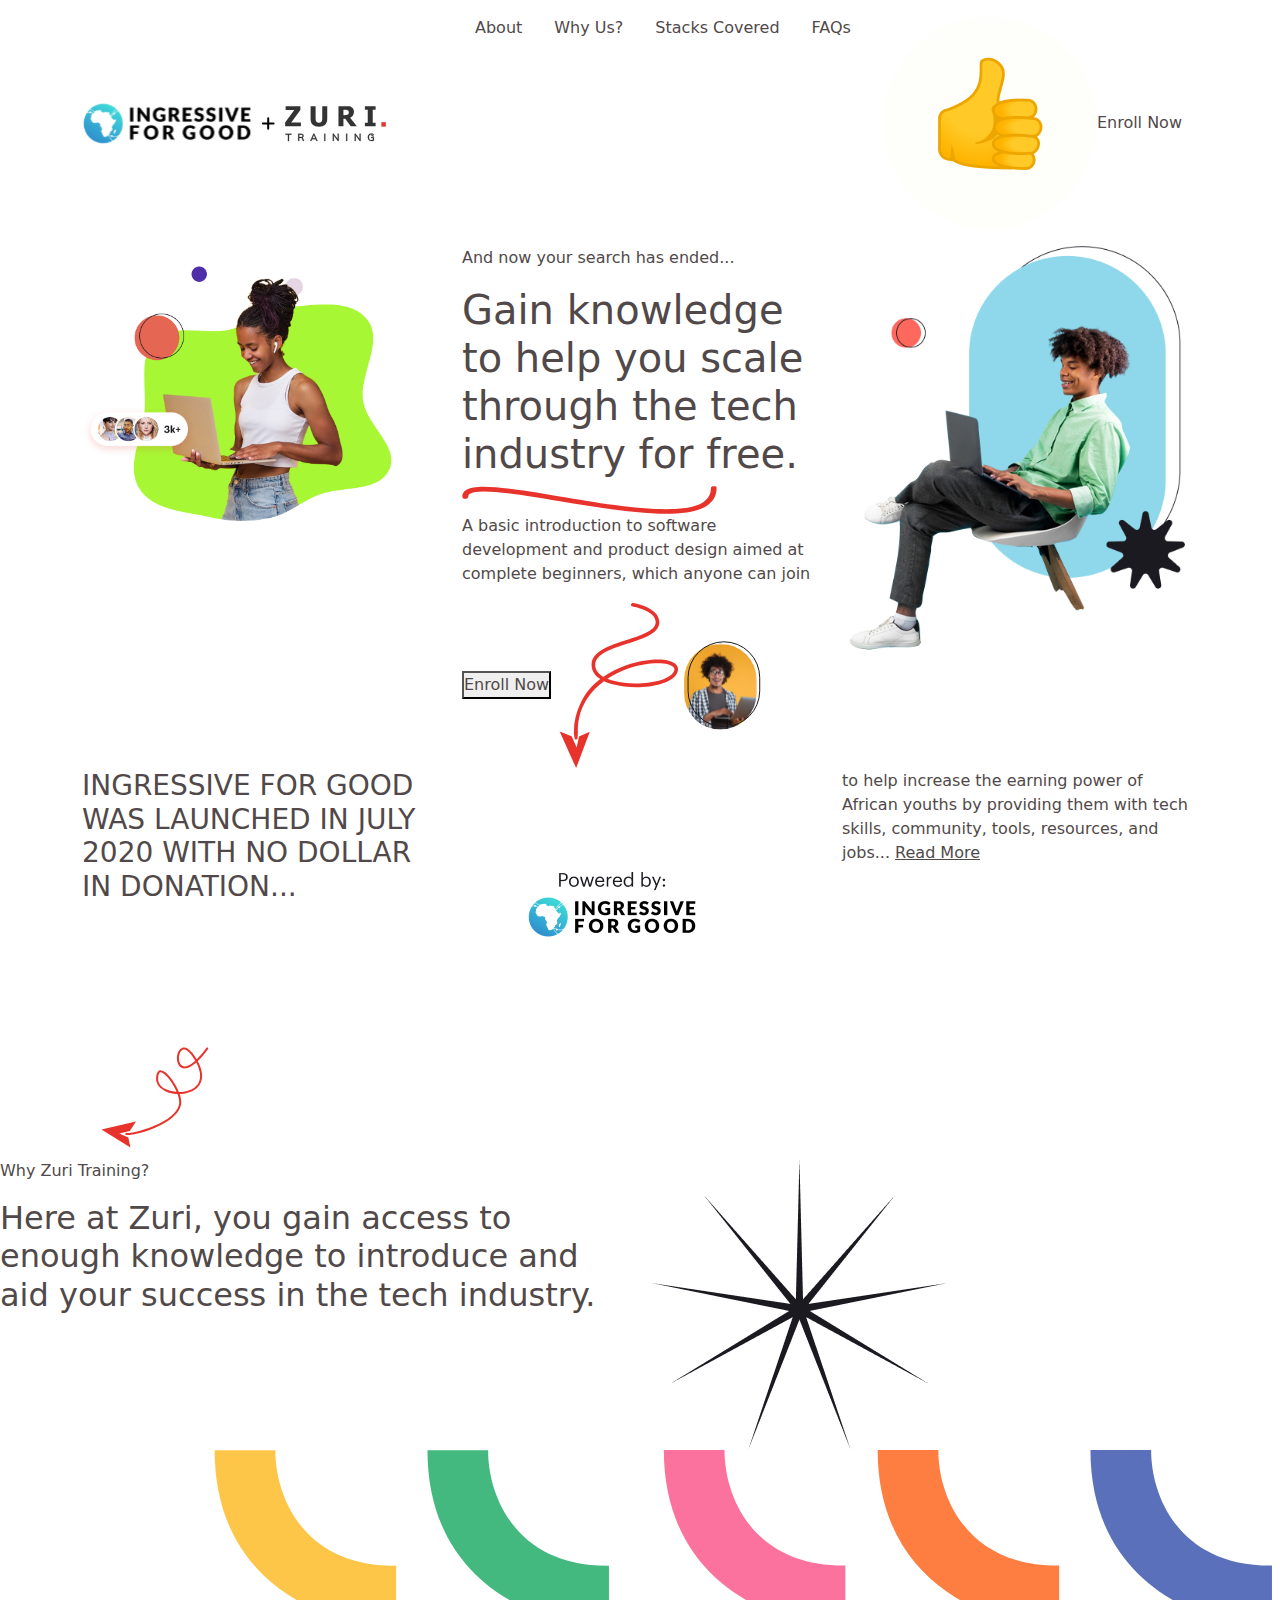
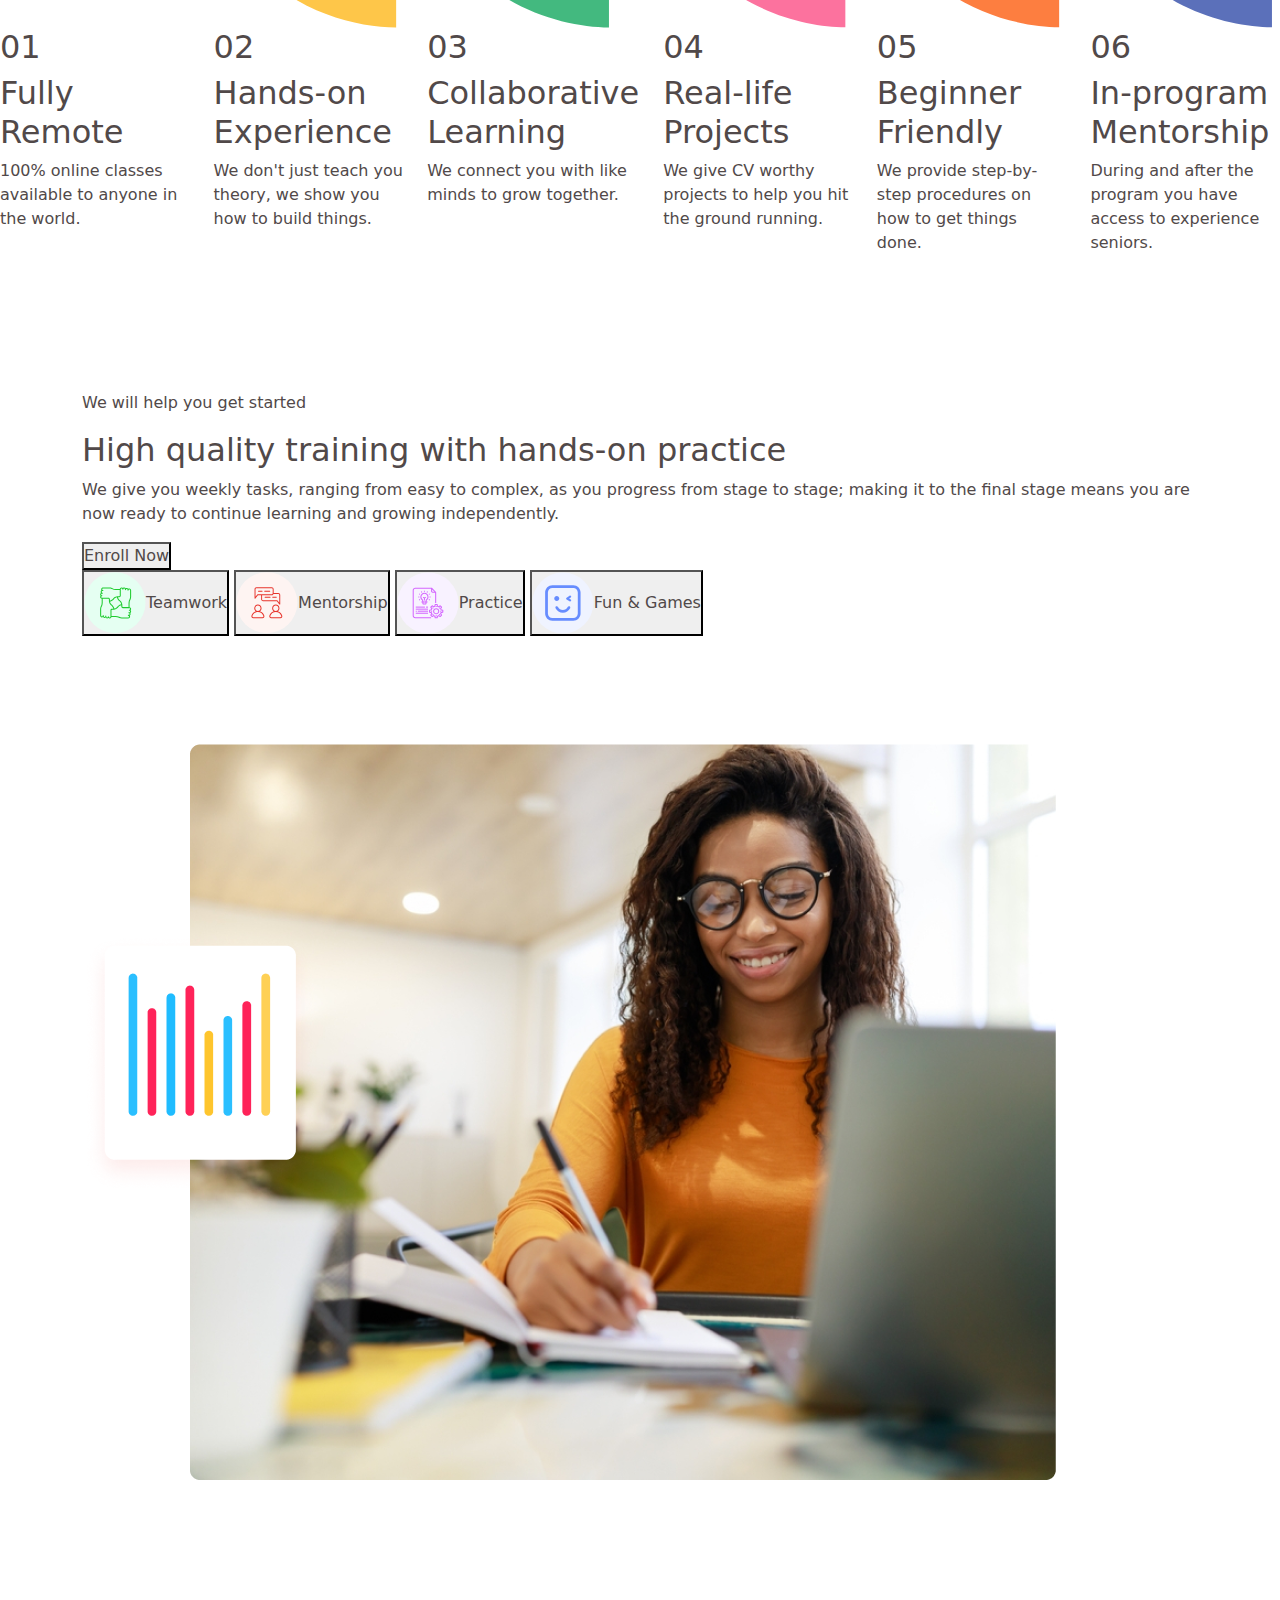
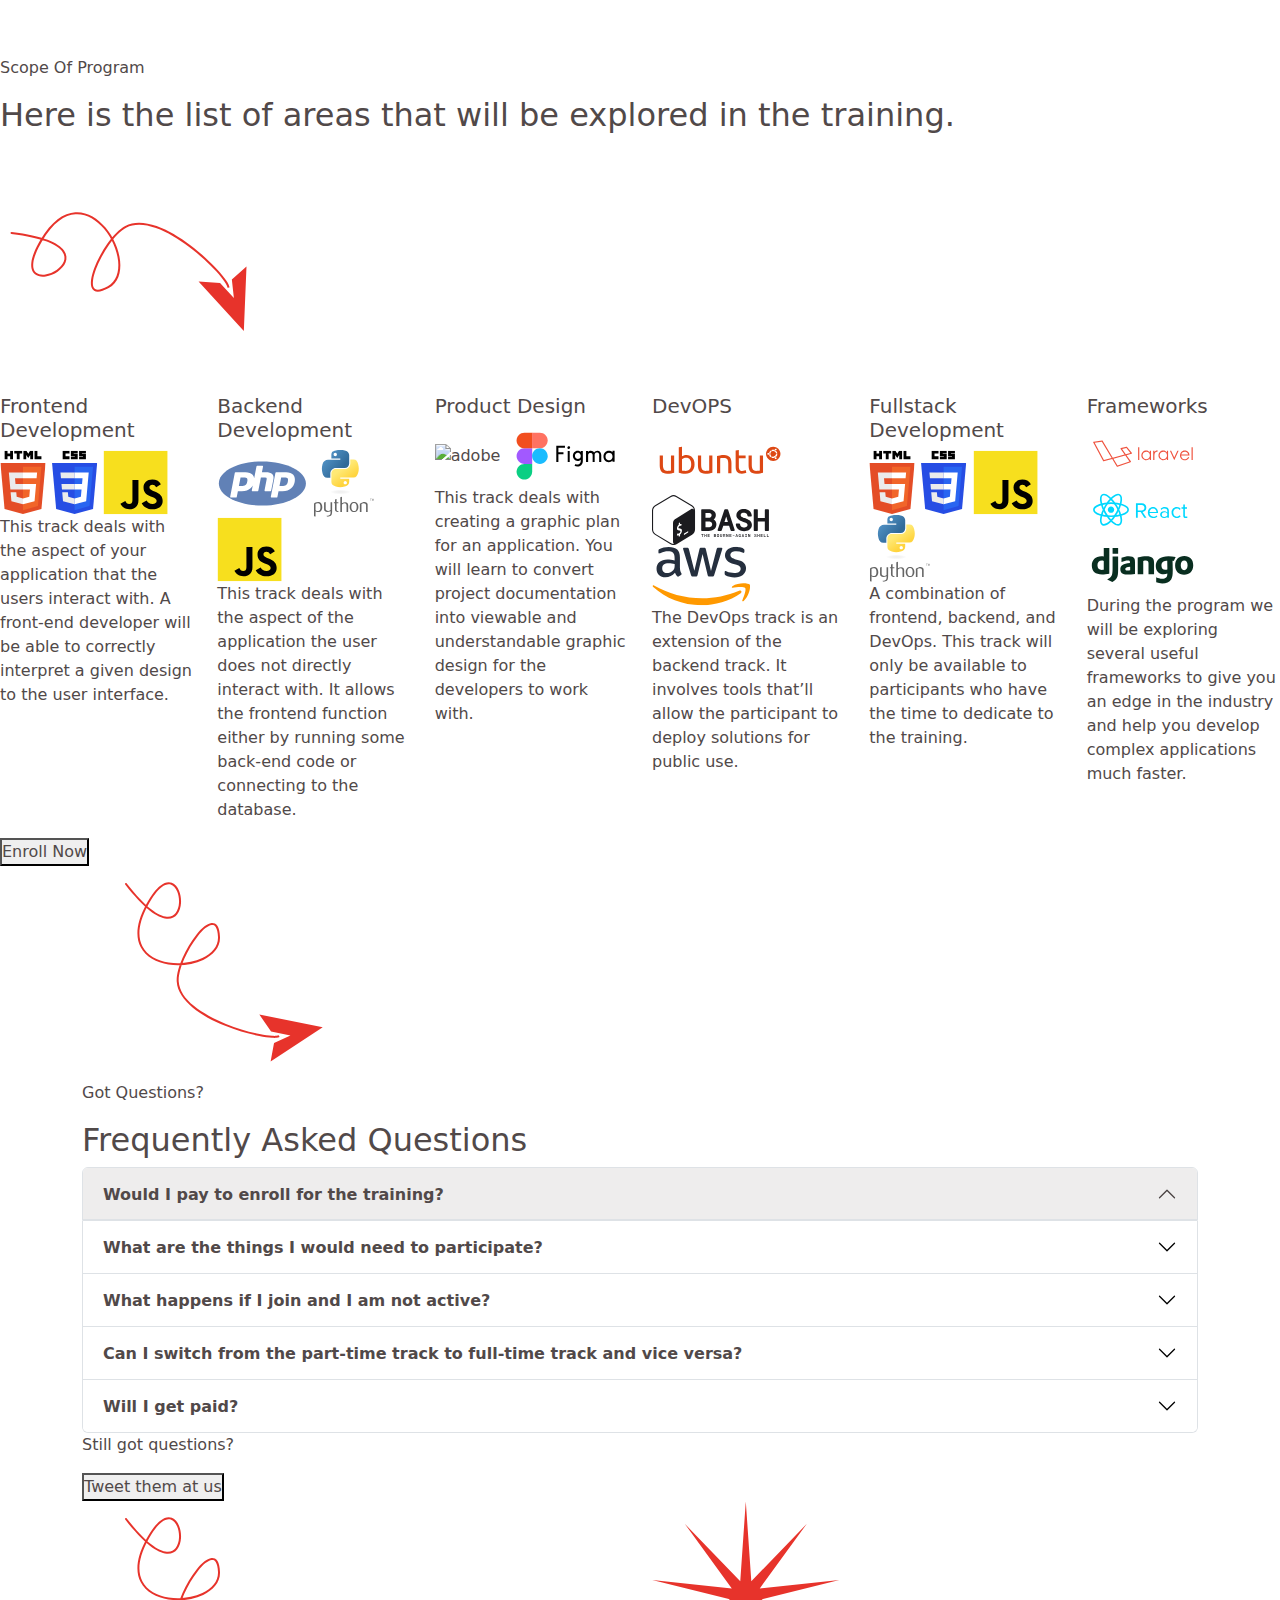
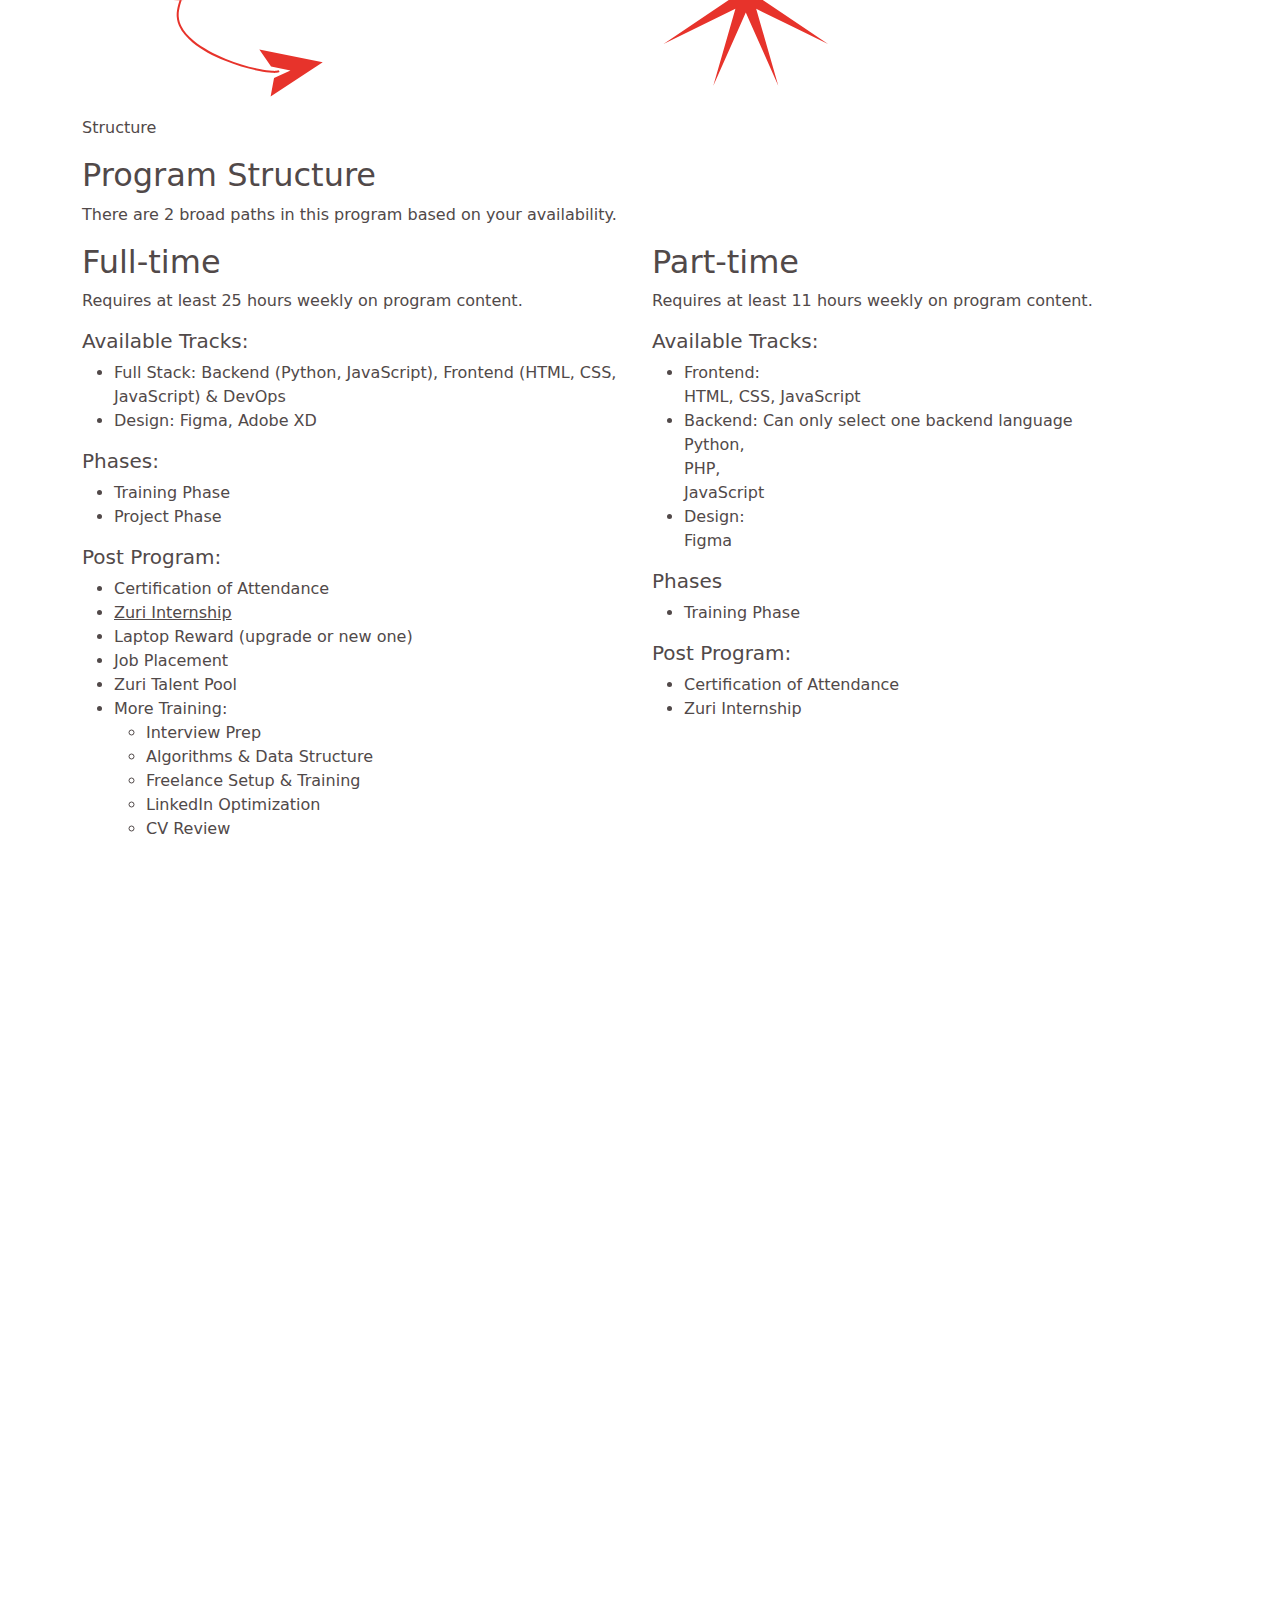
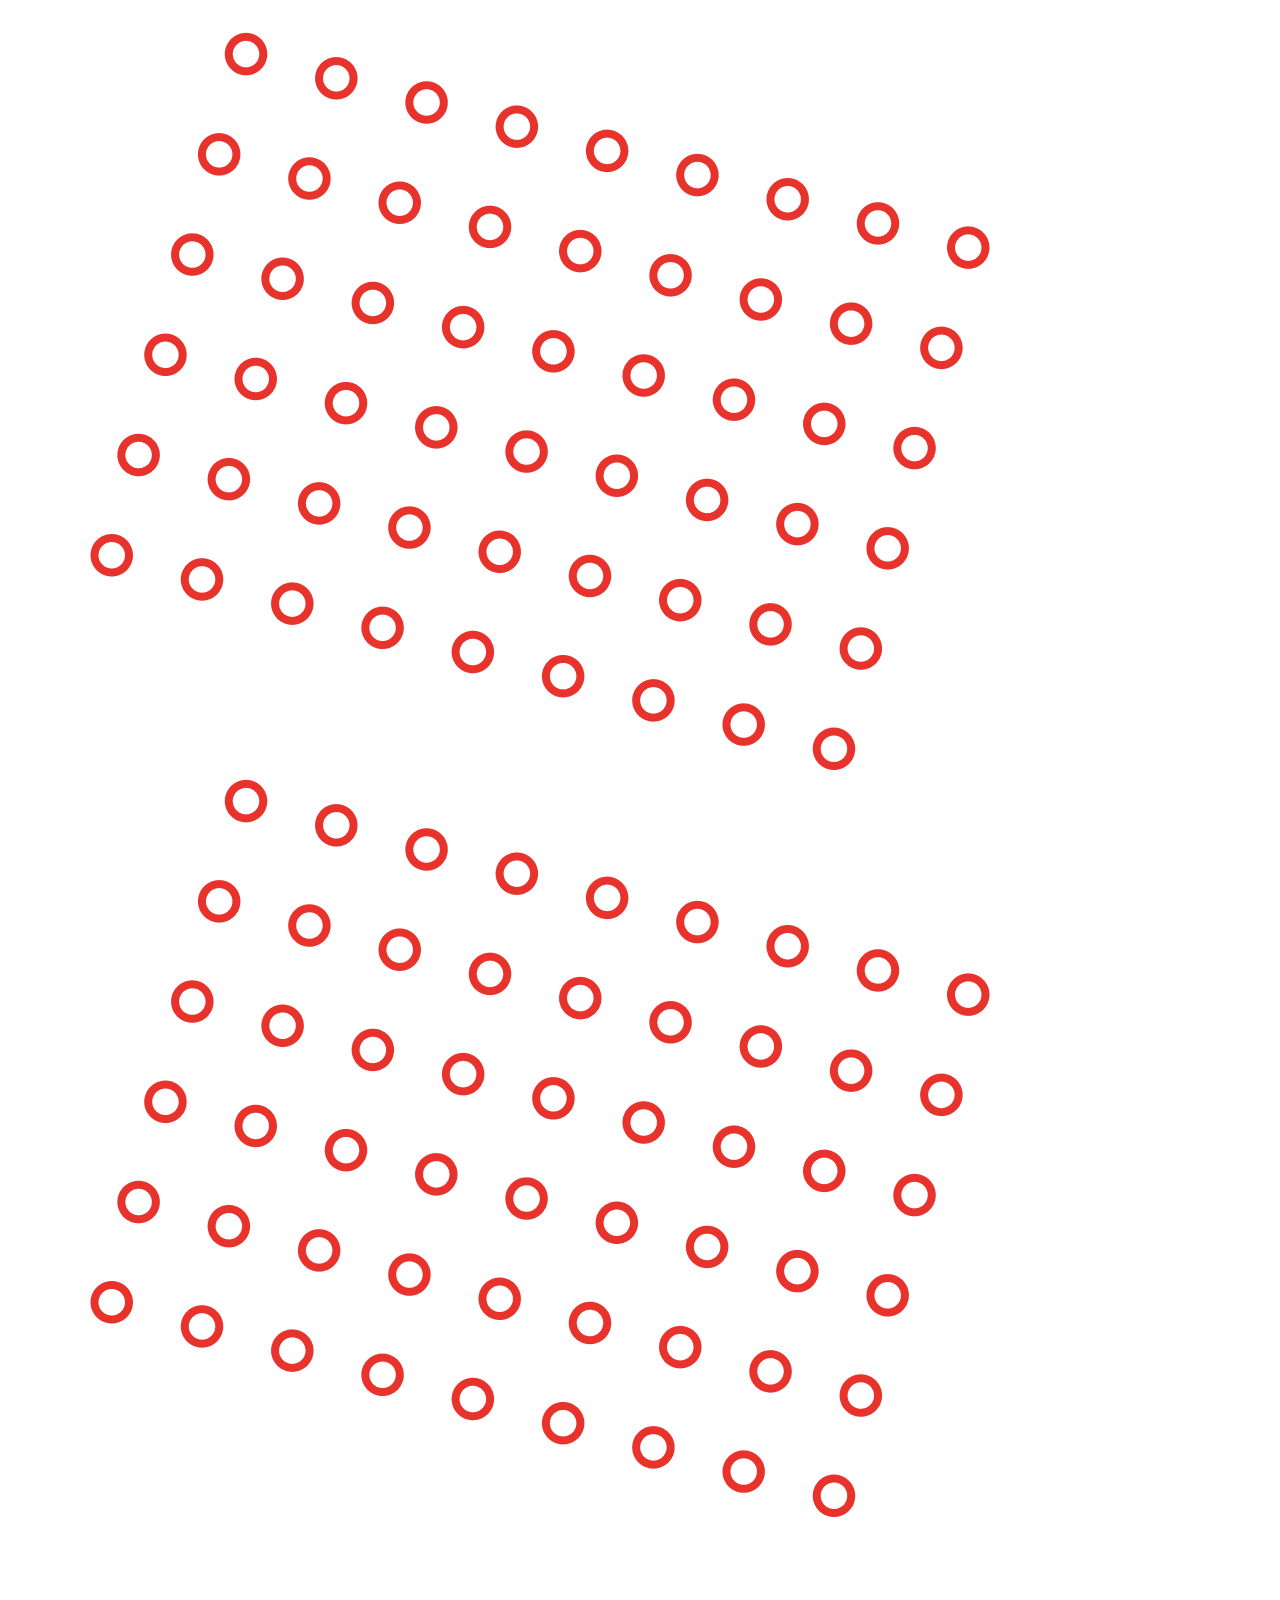
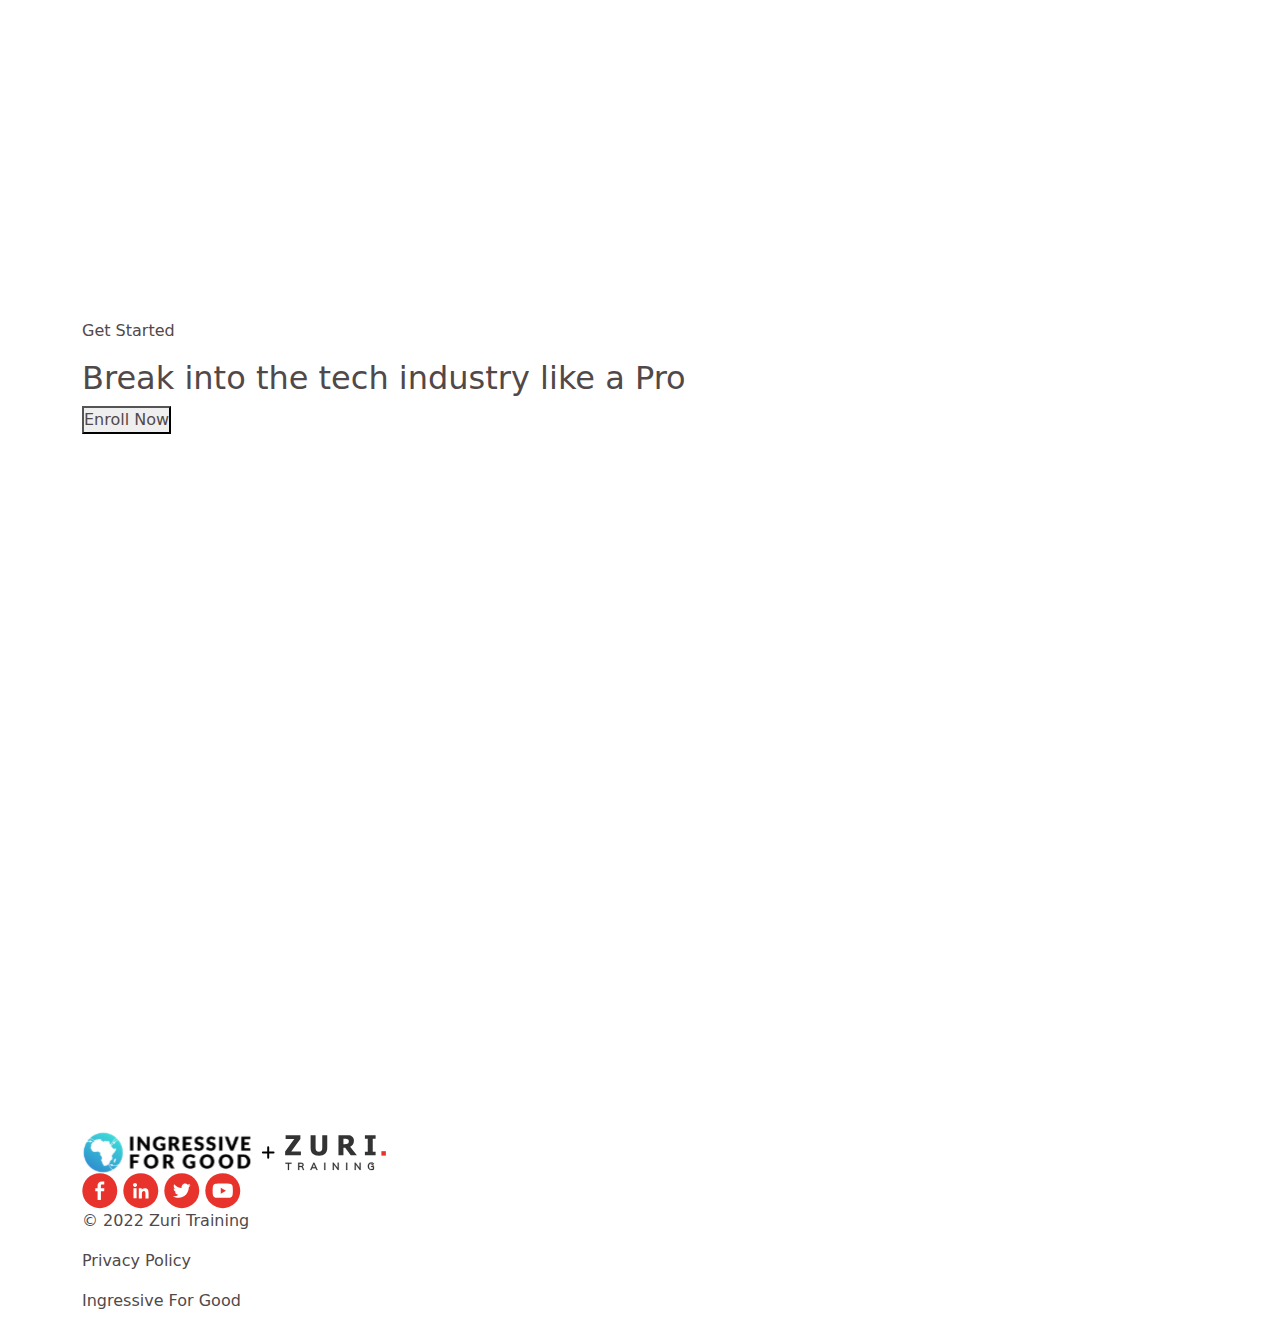
==== training.html @ 5c25219a "Add files via upload" ====
<!DOCTYPE html>
<html lang="en">

<head>
    <meta charset="UTF-8">
    <meta http-equiv="X-UA-Compatible" content="IE=edge">
    <meta name="viewport" content="width=device-width, initial-scale=1.0">
    <link rel="stylesheet" href="styles.css">
    <title>training.zuri.team</title>
</head>

<body>
    <header class="training-header">
        <nav class="navbar">
            <div class="container">
                <a class="navbar-brand" href="#">
                    <img src="logo.svg" class="img-fluid" alt="logo">
                </a>

                <ul class="nav justify-content-end">
                    <li class="nav-item">
                        <a class="nav-link" href="#about">About</a>
                    </li>
                    <li class="nav-item">
                        <a class="nav-link" href="#why-us">Why Us?</a>
                    </li>
                    <li class="nav-item">
                        <a class="nav-link" href="#stacks">Stacks Covered</a>
                    </li>
                    <li class="nav-item">
                        <a class="nav-link" href="#faq">FAQs</a>
                    </li>
                    <div>
                        <li class="nav-item">
                            <a class="nav-link" href="https://training.zuri.team/enroll"><img src="thumbs.png"
                                    class="img-fluid" alt="thumbs-up">Enroll Now</a>
                        </li>
                    </div>

                </ul>
            </div>
        </nav>
    </header>

    <main class="training-main">
        <div class="container">
            <div class="row">
                <div class="col">
                    <img src="lady1.jpg" class="img-fluid" alt="lady pic">
                </div>
                <div class="col">
                    <p>And now your search has ended...</p>
                    <h1>Gain knowledge to help you scale through the tech industry for free.</h1>
                    <img src="line.svg" class="img-fluid" alt="line">
                    <p>A basic introduction to software development and product design aimed at complete beginners,
                        which anyone can join</p>
                    <a href="https://training.zuri.team/enroll"><button>Enroll Now</button></a>
                    <img src="section1wire.svg" class="img-fluid" alt="wire">
                    <img src="maleface.svg" class="img-fluid" alt="male face pic">
                </div>
                <div class="col">
                    <img src="male1.jpg" class="img-fluid" alt="male pic">
                </div>
            </div>
        </div>
    </main>

    <section id="about" class="training-about">
        <div class="container">
            <div class="row">
                <div class="col">
                    <h3>INGRESSIVE FOR GOOD WAS LAUNCHED IN JULY 2020 WITH NO DOLLAR IN DONATION...</h3>
                </div>
                <div class="col">
                    <img src="ingresive.jpg" class="img-fluid" alt="ingressive">
                </div>
                <div class="col">
                    <p>to help increase the earning power of African youths by providing them with tech skills,
                        community, tools, resources,
                        and jobs... <a href="https://ingressive.org/i4g-in-2021/">Read More</a></p>
                </div>
            </div>
        </div>
    </section>

    <section id="why-us" class="training-why-us">
        <div class="container">
            <div><img src="section3wire.svg" class="img-fluid" alt="wire"></div>
        </div>
        <div class="row">
            <div class="col">
                <p>Why Zuri Training?</p>
                <h2>Here at Zuri, you gain access to enough knowledge to introduce and aid your success in the tech
                    industry.</h2>
            </div>
            <div class="col">
                <img src="Star.jpg" class="img-fluid" alt="star">
            </div>
        </div>
        <div class="row">
            <div class="col">
                <img src="curve1.png" class="img-fluid" alt="curve">
                <h2>01</h2>
                <h2>Fully<br>Remote</h2>
                <p>100% online classes available to anyone in the world.</p>
            </div>
            <div class="col">
                <img src="curve.svg" class="img-fluid" alt="curve">
                <h2>02</h2>
                <h2>Hands-on<br>Experience</h2>
                <p>We don't just teach you theory, we show you how to build things.</p>
            </div>
            <div class="col">
                <img src="curve3.svg" class="img-fluid" alt="curve">
                <h2>03</h2>
                <h2>Collaborative<br>Learning</h2>
                <p>We connect you with like minds to grow together.</p>
            </div>
            <div class="col">
                <img src="curve4.svg" class="img-fluid" alt="curve">
                <h2>04</h2>
                <h2>Real-life<br>Projects</h2>
                <p>We give CV worthy projects to help you hit the ground running.</p>
            </div>
            <div class="col">
                <img src="curve5.svg" class="img-fluid" alt="curve">
                <h2>05</h2>
                <h2>Beginner<br>Friendly</h2>
                <p>We provide step-by-step procedures on how to get things done.</p>
            </div>
            <div class="col">
                <img src="curve6.svg" class="img-fluid" alt="curve">
                <h2>06</h2>
                <h2>In-program<br>Mentorship</h2>
                <p>During and after the program you have access to experience seniors.</p>
            </div>
        </div>
    </section>

    <section class="training-info">
        <div class="container">
            <div class="row">
                <div class="col">
                    <div><img src="section5wire.svg" class="img-fluid" alt="wire"></div>
                </div>
                <p>We will help you get started</p>
                <h2>High quality training with hands-on practice</h2>
                <p>We give you weekly tasks, ranging from easy to complex, as you progress from stage to stage; making
                    it to the final
                    stage means you are now ready to continue learning and growing independently.</p>
                <a href="https://training.zuri.team/enroll"><button>Enroll Now</button></a>
                <div class="training-info-btns">
                    <button><img src="hand.svg" class="img-fluid" alt="teamwork">Teamwork</button>
                    <button><img src="mentor.svg" class="img-fluid" alt="mentorship">Mentorship</button>
                    <button><img src="practice.svg" class="img-fluid" alt="practice">Practice</button>
                    <button><img src="games.svg" class="img-fluid" alt="games">Fun & Games</button>
                </div>

                <div class="col">
                    <div><img src="section5-image.png" class="img-fluid" alt="Girl"></div>
                </div>

                <div><img src="dotsection5.svg" class="img-fluid" alt="dots"></div>
            </div>
        </div>
    </section>

    <section id="stacks" class="training-stack">
        <p>Scope Of Program</p>
        <h2>Here is the list of areas that will be explored in the training.</h2>
        <div><img src="section6.svg" class="img-fluid" alt="wire"></div>

        <div class="row">
            <div class="col">
                <h5>Frontend Development</h5>
                <div>
                    <img src="html.svg" class="img-fluid" alt="html">
                    <img src="css-3 logo.svg" class="img-fluid" alt="css">
                    <img src="javascript logo.svg" class="img-fluid" alt="javascript">
                </div>
                <p>This track deals with the aspect of your application that the users interact with. A front-end
                    developer will be able to
                    correctly interpret a given design to the user interface.</p>
            </div>
            <div class="col">
                <h5>Backend Development</h5>
                <div>
                    <img src="php2 logo.svg" class="img-fluid" alt="php">
                    <img src="python-4 logo.svg" class="img-fluid" alt="python-4">
                    <img src="javascript logo.svg" class="img-fluid" alt="javascript">
                </div>
                <p>This track deals with the aspect of the application the user does not directly interact with. It
                    allows the frontend
                    function either by running some back-end code or connecting to the database.</p>
            </div>
            <div class="col">
                <h5>Product Design</h5>
                <div>
                    <img src="adobe-xd logo.svg" class="img-fluid" alt="adobe">
                    <img src="Figma logo.svg" class="img-fluid" alt="figma">
                </div>
                <p>This track deals with creating a graphic plan for an application. You will learn to convert project
                    documentation into
                    viewable and understandable graphic design for the developers to work with.</p>
            </div>
            <div class="col">
                <h5>DevOPS</h5>
                <div>
                    <img src="Ubuntu logo.svg" class="img-fluid" alt="Ubuntu">
                    <img src="Bash logo.svg" class="img-fluid" alt="Bash">
                    <img src="aws logo.svg" class="img-fluid" alt="Aws">
                </div>
                <p>The DevOps track is an extension of the backend track. It involves tools that’ll allow the
                    participant to deploy
                    solutions for public use.</p>
            </div>
            <div class="col">
                <h5>Fullstack Development</h5>
                <div>
                    <img src="html.svg" class="img-fluid" alt="html">
                    <img src="css-3 logo.svg" class="img-fluid" alt="css">
                    <img src="javascript logo.svg" class="img-fluid" alt="javascript">
                    <img src="python-4 logo.svg" class="img-fluid" alt="python-4">
                </div>
                <p>A combination of frontend, backend, and DevOps. This track will only be available to participants who
                    have the time to
                    dedicate to the training.</p>
            </div>
            <div class="col">
                <h5>Frameworks</h5>
                <div>
                    <img src="Laravel logo.svg" class="img-fluid" alt="Laravel">
                    <img src="React logo.svg" class="img-fluid" alt="React">
                    <img src="Django logo.svg" class="img-fluid" alt="Django">
                </div>
                <p>During the program we will be exploring several useful frameworks to give you an edge in the industry
                    and help you
                    develop complex applications much faster.</p>
            </div>

            <div>
                <a href="https://training.zuri.team/enroll"><button>Enroll Now</button></a>
            </div>
        </div>
    </section>

    <section id="faq" class="training-faq">
        <div class="container">
            <div><img src="section7wire.svg" class="img-fluid" alt="wire"></div>
            <p>Got Questions?</p>
            <h2>Frequently Asked Questions</h2>

            <div class="training-accordion">
                <div class="accordion" id="accordionPanelsStayOpenExample">
                    <div class="accordion-item">
                        <h2 class="accordion-header" id="panelsStayOpen-headingOne">
                            <button class="accordion-button" type="button" data-bs-toggle="collapse"
                                data-bs-target="#panelsStayOpen-collapseOne" aria-expanded="true"
                                aria-controls="panelsStayOpen-collapseOne">
                                <strong>Would I pay to enroll for the training?</strong>
                            </button>
                        </h2>
                        <div id="panelsStayOpen-collapseOne" class="accordion-collapse collapse"
                            aria-labelledby="panelsStayOpen-headingOne">
                            <div class="accordion-body">
                                <p>No, the program is completely free thanks to Ingressive For Good</p>
                            </div>
                        </div>
                    </div>
                    <div class="accordion-item">
                        <h2 class="accordion-header" id="panelsStayOpen-headingTwo">
                            <button class="accordion-button collapsed" type="button" data-bs-toggle="collapse"
                                data-bs-target="#panelsStayOpen-collapseTwo" aria-expanded="false"
                                aria-controls="panelsStayOpen-collapseTwo">
                                <strong>What are the things I would need to participate?</strong>
                            </button>
                        </h2>
                        <div id="panelsStayOpen-collapseTwo" class="accordion-collapse collapse"
                            aria-labelledby="panelsStayOpen-headingTwo">
                            <div class="accordion-body">
                                <p>You'll need a laptop, internet connection and the willingness to learn through
                                    collaboration and mentorship.</p>
                            </div>
                        </div>
                    </div>
                    <div class="accordion-item">
                        <h2 class="accordion-header" id="panelsStayOpen-headingThree">
                            <button class="accordion-button collapsed" type="button" data-bs-toggle="collapse"
                                data-bs-target="#panelsStayOpen-collapseThree" aria-expanded="false"
                                aria-controls="panelsStayOpen-collapseThree">
                                <strong>What happens if I join and I am not active?</strong>
                            </button>
                        </h2>
                        <div id="panelsStayOpen-collapseThree" class="accordion-collapse collapse"
                            aria-labelledby="panelsStayOpen-headingThree">
                            <div class="accordion-body">
                                <p>Participants who join the program and stop engaging will be given the chance to catch
                                    up. You'll also be assigned a
                                    'study-mate' and mentor to help you. However, there is the possibility of not being
                                    promoted to the next stage if you
                                    remain inactive for too long</p>
                            </div>
                        </div>
                    </div>
                    <div class="accordion-item">
                        <h2 class="accordion-header" id="panelsStayOpen-headingFour">
                            <button class="accordion-button collapsed" type="button" data-bs-toggle="collapse"
                                data-bs-target="#panelsStayOpen-collapseFour" aria-expanded="false"
                                aria-controls="panelsStayOpen-collapseFour">
                                <strong>Can I switch from the part-time track to full-time track and vice
                                    versa?</strong>
                            </button>
                        </h2>
                        <div id="panelsStayOpen-collapseFour" class="accordion-collapse collapse"
                            aria-labelledby="panelsStayOpen-headingFour">
                            <div class="accordion-body">
                                <p>Unfortunately, no, you cannot switch from part-time to full-time and vice-versa</p>
                            </div>
                        </div>
                    </div>
                    <div class="accordion-item">
                        <h2 class="accordion-header" id="panelsStayOpen-headingFive">
                            <button class="accordion-button collapsed" type="button" data-bs-toggle="collapse"
                                data-bs-target="#panelsStayOpen-collapseFive" aria-expanded="false"
                                aria-controls="panelsStayOpen-collapseFive">
                                <strong>Will I get paid?</strong>
                            </button>
                        </h2>
                        <div id="panelsStayOpen-collapseFive" class="accordion-collapse collapse"
                            aria-labelledby="panelsStayOpen-headingFive">
                            <div class="accordion-body">
                                <p>We reward some participants who complete tasks early, however, this is not a weekly
                                    reward. All the work that will be
                                    done during the program are hypothetical.</p>
                            </div>
                        </div>
                    </div>
                </div>
            </div>

            <div>
                <p>Still got questions?</p>
                <a href="https://twitter.com/thezuriteam">
                    <button><i class="fa-brands fa-twitter"></i> Tweet them at us</button>
                </a>
            </div>
        </div>
    </section>

    <section class="training-structure">
        <div class="container">
            <div class="row">
                <div class="col">
                    <img src="section7wire.svg" class="img-fluid" alt="wire">
                </div>
                <div class="col">
                    <img src="Star1.svg" class="img-fluid" alt="star">
                </div>
            </div>

            <div class="row structure-heading">
                <p>Structure</p>
                <h2>Program Structure</h2>
                <p>There are 2 broad paths in this program based on your availability.</p>
            </div>

            <div class="row">
                <div class="col">
                    <h2>Full-time</h2>
                    <p>Requires at least 25 hours weekly on program content.</p>
                    <div>
                        <h5>Available Tracks:</h5>
                        <ul>
                            <li>Full Stack: Backend (Python, JavaScript), Frontend (HTML, CSS, JavaScript) & DevOps</li>
                            <li>Design: Figma, Adobe XD</li>
                        </ul>
                    </div>
                    <div>
                        <h5>Phases:</h5>
                        <ul>
                            <li>Training Phase</li>
                            <li>Project Phase</li>
                        </ul>
                    </div>
                    <div>
                        <h5>Post Program:</h5>
                        <ul>
                            <li>Certification of Attendance</li>
                            <li><a href="https://internship.zuri.team/">Zuri Internship <span></span></a></li>
                            <li>Laptop Reward (upgrade or new one) <span></span></li>
                            <li>Job Placement <span></span></li>
                            <li>Zuri Talent Pool</li>
                            <li>More Training: <span></span>
                                <ul>
                                    <li>Interview Prep</li>
                                    <li>Algorithms & Data Structure</li>
                                    <li>Freelance Setup & Training</li>
                                    <li>LinkedIn Optimization</li>
                                    <li>CV Review</li>
                                </ul>
                            </li>
                        </ul>
                    </div>

                    <div><img src="hour.png" class="img-fluid" alt="hour"></div>
                </div>

                <div class="col">
                    <h2>Part-time</h2>
                    <p>Requires at least 11 hours weekly on program content.</p>
                    <div>
                        <h5>Available Tracks:</h5>
                        <ul>
                            <li>Frontend:<br>
                                HTML, CSS, JavaScript</li>
                            <li>Backend: Can only select one backend language<br>
                                Python,<br>
                                PHP,<br>
                                JavaScript</li>
                            <li>Design: <br>
                                Figma</li>
                        </ul>
                    </div>
                    <div>
                        <h5>Phases</h5>
                        <ul>
                            <li>Training Phase</li>
                        </ul>
                    </div>
                    <div>
                        <h5>Post Program:</h5>
                        <ul>
                            <li>Certification of Attendance</li>
                            <li>Zuri Internship</li>
                        </ul>
                    </div>

                    <div><img src="time.png" class="img-fluid" alt="time"></div>
                </div>

                <div><img src="circle.png" class="img-fluid" alt="circle"></div>
            </div>

            <div><img src="circle.png" class="img-fluid" alt="circle"></div>
        </div>
    </section>

    <section class="training-start">
        <div class="container">
            <div><img src="round.svg" class="img-fluid" alt="round"></div>
            <div><img src="bend1.svg" class="img-fluid" alt="bend1"></div>
            <div>
                <p>Get Started</p>
                <h2>Break into the tech industry like a Pro</h2>
                <a href="https://training.zuri.team/enroll"><button>Enroll Now</button></a>
            </div>
            <div><img src="curve2.svg" class="img-fluid" alt="curve"></div>
            <div><img src="mains.png" class="img-fluid" alt="main dot"></div>
        </div>
    </section>

    <footer class="training-footer">
        <div class="container">
            <div><img src="logo.svg" class="img-fluid" alt="logo"></div>
            <div>
                <img src="facebook-red.svg" class="img-fluid" alt="facebook-red">
                <img src="linkd-red.svg" class="img-fluid" alt="linked-red">
                <img src="twitter-red.svg" class="img-fluid" alt="twitter-red">
                <img src="youtube-red.svg" class="img-fluid" alt="youtube-red">
            </div>
            <div>
                <p>© 2022 Zuri Training</p>
            </div>
            <div>
                <p>Privacy Policy</p>
                <p>Ingressive For Good</p>
            </div>
        </div>
    </footer>


    <script src="https://cdn.jsdelivr.net/npm/bootstrap@5.1.3/dist/js/bootstrap.bundle.min.js"
        integrity="sha384-ka7Sk0Gln4gmtz2MlQnikT1wXgYsOg+OMhuP+IlRH9sENBO0LRn5q+8nbTov4+1p" crossorigin="anonymous">
        </script>
</body>

</html>
---- styles.css ----
@charset "UTF-8";
/***** TEAM *****/
/***** End TEAM *****/
/***** TALENT *****/
/***** End TALENT *****/
/***** TRAINING *****/
/***** End TRAINING *****/
/*!
 * Bootstrap  v5.2.0 (https://getbootstrap.com/)
 * Copyright 2011-2022 The Bootstrap Authors
 * Copyright 2011-2022 Twitter, Inc.
 * Licensed under MIT (https://github.com/twbs/bootstrap/blob/main/LICENSE)
 */
:root {
  --bs-blue: #0d6efd;
  --bs-indigo: #6610f2;
  --bs-purple: #6f42c1;
  --bs-pink: #d63384;
  --bs-red: #dc3545;
  --bs-orange: #fd7e14;
  --bs-yellow: #ffc107;
  --bs-green: #198754;
  --bs-teal: #20c997;
  --bs-cyan: #0dcaf0;
  --bs-black: #000;
  --bs-white: #fff;
  --bs-gray: #6c757d;
  --bs-gray-dark: #343a40;
  --bs-gray-100: #f8f9fa;
  --bs-gray-200: #e9ecef;
  --bs-gray-300: #dee2e6;
  --bs-gray-400: #ced4da;
  --bs-gray-500: #adb5bd;
  --bs-gray-600: #6c757d;
  --bs-gray-700: #495057;
  --bs-gray-800: #343a40;
  --bs-gray-900: #212529;
  --bs-primary: #514949;
  --bs-secondary: #E7332B;
  --bs-success: #198754;
  --bs-info: #0dcaf0;
  --bs-warning: #ffc107;
  --bs-danger: #dc3545;
  --bs-light: #f8f9fa;
  --bs-dark: #212529;
  --bs-primary-rgb: 81, 73, 73;
  --bs-secondary-rgb: 231, 51, 43;
  --bs-success-rgb: 25, 135, 84;
  --bs-info-rgb: 13, 202, 240;
  --bs-warning-rgb: 255, 193, 7;
  --bs-danger-rgb: 220, 53, 69;
  --bs-light-rgb: 248, 249, 250;
  --bs-dark-rgb: 33, 37, 41;
  --bs-white-rgb: 255, 255, 255;
  --bs-black-rgb: 0, 0, 0;
  --bs-body-color-rgb: 33, 37, 41;
  --bs-body-bg-rgb: 255, 255, 255;
  --bs-font-sans-serif: system-ui, -apple-system, "Segoe UI", Roboto, "Helvetica Neue", "Noto Sans", "Liberation Sans", Arial, sans-serif, "Apple Color Emoji", "Segoe UI Emoji", "Segoe UI Symbol", "Noto Color Emoji";
  --bs-font-monospace: SFMono-Regular, Menlo, Monaco, Consolas, "Liberation Mono", "Courier New", monospace;
  --bs-gradient: linear-gradient(180deg, rgba(255, 255, 255, 0.15), rgba(255, 255, 255, 0));
  --bs-body-font-family: var(--bs-font-sans-serif);
  --bs-body-font-size: 1rem;
  --bs-body-font-weight: 400;
  --bs-body-line-height: 1.5;
  --bs-body-color: #212529;
  --bs-body-bg: #fff;
  --bs-border-width: 1px;
  --bs-border-style: solid;
  --bs-border-color: #dee2e6;
  --bs-border-color-translucent: rgba(0, 0, 0, 0.175);
  --bs-border-radius: 0.375rem;
  --bs-border-radius-sm: 0.25rem;
  --bs-border-radius-lg: 0.5rem;
  --bs-border-radius-xl: 1rem;
  --bs-border-radius-2xl: 2rem;
  --bs-border-radius-pill: 50rem;
  --bs-link-color: #514949;
  --bs-link-hover-color: #413a3a;
  --bs-code-color: #d63384;
  --bs-highlight-bg: #fff3cd;
}

*,
*::before,
*::after {
  box-sizing: border-box;
}

@media (prefers-reduced-motion: no-preference) {
  :root {
    scroll-behavior: smooth;
  }
}

body {
  margin: 0;
  font-family: var(--bs-body-font-family);
  font-size: var(--bs-body-font-size);
  font-weight: var(--bs-body-font-weight);
  line-height: var(--bs-body-line-height);
  color: var(--bs-body-color);
  text-align: var(--bs-body-text-align);
  background-color: var(--bs-body-bg);
  -webkit-text-size-adjust: 100%;
  -webkit-tap-highlight-color: rgba(0, 0, 0, 0);
}

hr {
  margin: 1rem 0;
  color: inherit;
  border: 0;
  border-top: 1px solid;
  opacity: 0.25;
}

h6, .h6, h5, .h5, h4, .h4, h3, .h3, h2, .h2, h1, .h1 {
  margin-top: 0;
  margin-bottom: 0.5rem;
  font-weight: 500;
  line-height: 1.2;
}

h1, .h1 {
  font-size: calc(1.375rem + 1.5vw);
}
@media (min-width: 1200px) {
  h1, .h1 {
    font-size: 2.5rem;
  }
}

h2, .h2 {
  font-size: calc(1.325rem + 0.9vw);
}
@media (min-width: 1200px) {
  h2, .h2 {
    font-size: 2rem;
  }
}

h3, .h3 {
  font-size: calc(1.3rem + 0.6vw);
}
@media (min-width: 1200px) {
  h3, .h3 {
    font-size: 1.75rem;
  }
}

h4, .h4 {
  font-size: calc(1.275rem + 0.3vw);
}
@media (min-width: 1200px) {
  h4, .h4 {
    font-size: 1.5rem;
  }
}

h5, .h5 {
  font-size: 1.25rem;
}

h6, .h6 {
  font-size: 1rem;
}

p {
  margin-top: 0;
  margin-bottom: 1rem;
}

abbr[title] {
  text-decoration: underline dotted;
  cursor: help;
  text-decoration-skip-ink: none;
}

address {
  margin-bottom: 1rem;
  font-style: normal;
  line-height: inherit;
}

ol,
ul {
  padding-left: 2rem;
}

ol,
ul,
dl {
  margin-top: 0;
  margin-bottom: 1rem;
}

ol ol,
ul ul,
ol ul,
ul ol {
  margin-bottom: 0;
}

dt {
  font-weight: 700;
}

dd {
  margin-bottom: 0.5rem;
  margin-left: 0;
}

blockquote {
  margin: 0 0 1rem;
}

b,
strong {
  font-weight: bolder;
}

small, .small {
  font-size: 0.875em;
}

mark, .mark {
  padding: 0.1875em;
  background-color: var(--bs-highlight-bg);
}

sub,
sup {
  position: relative;
  font-size: 0.75em;
  line-height: 0;
  vertical-align: baseline;
}

sub {
  bottom: -0.25em;
}

sup {
  top: -0.5em;
}

a {
  color: var(--bs-link-color);
  text-decoration: underline;
}
a:hover {
  color: var(--bs-link-hover-color);
}

a:not([href]):not([class]), a:not([href]):not([class]):hover {
  color: inherit;
  text-decoration: none;
}

pre,
code,
kbd,
samp {
  font-family: var(--bs-font-monospace);
  font-size: 1em;
}

pre {
  display: block;
  margin-top: 0;
  margin-bottom: 1rem;
  overflow: auto;
  font-size: 0.875em;
}
pre code {
  font-size: inherit;
  color: inherit;
  word-break: normal;
}

code {
  font-size: 0.875em;
  color: var(--bs-code-color);
  word-wrap: break-word;
}
a > code {
  color: inherit;
}

kbd {
  padding: 0.1875rem 0.375rem;
  font-size: 0.875em;
  color: var(--bs-body-bg);
  background-color: var(--bs-body-color);
  border-radius: 0.25rem;
}
kbd kbd {
  padding: 0;
  font-size: 1em;
}

figure {
  margin: 0 0 1rem;
}

img,
svg {
  vertical-align: middle;
}

table {
  caption-side: bottom;
  border-collapse: collapse;
}

caption {
  padding-top: 0.5rem;
  padding-bottom: 0.5rem;
  color: #6c757d;
  text-align: left;
}

th {
  text-align: inherit;
  text-align: -webkit-match-parent;
}

thead,
tbody,
tfoot,
tr,
td,
th {
  border-color: inherit;
  border-style: solid;
  border-width: 0;
}

label {
  display: inline-block;
}

button {
  border-radius: 0;
}

button:focus:not(:focus-visible) {
  outline: 0;
}

input,
button,
select,
optgroup,
textarea {
  margin: 0;
  font-family: inherit;
  font-size: inherit;
  line-height: inherit;
}

button,
select {
  text-transform: none;
}

[role=button] {
  cursor: pointer;
}

select {
  word-wrap: normal;
}
select:disabled {
  opacity: 1;
}

[list]:not([type=date]):not([type=datetime-local]):not([type=month]):not([type=week]):not([type=time])::-webkit-calendar-picker-indicator {
  display: none !important;
}

button,
[type=button],
[type=reset],
[type=submit] {
  -webkit-appearance: button;
}
button:not(:disabled),
[type=button]:not(:disabled),
[type=reset]:not(:disabled),
[type=submit]:not(:disabled) {
  cursor: pointer;
}

::-moz-focus-inner {
  padding: 0;
  border-style: none;
}

textarea {
  resize: vertical;
}

fieldset {
  min-width: 0;
  padding: 0;
  margin: 0;
  border: 0;
}

legend {
  float: left;
  width: 100%;
  padding: 0;
  margin-bottom: 0.5rem;
  font-size: calc(1.275rem + 0.3vw);
  line-height: inherit;
}
@media (min-width: 1200px) {
  legend {
    font-size: 1.5rem;
  }
}
legend + * {
  clear: left;
}

::-webkit-datetime-edit-fields-wrapper,
::-webkit-datetime-edit-text,
::-webkit-datetime-edit-minute,
::-webkit-datetime-edit-hour-field,
::-webkit-datetime-edit-day-field,
::-webkit-datetime-edit-month-field,
::-webkit-datetime-edit-year-field {
  padding: 0;
}

::-webkit-inner-spin-button {
  height: auto;
}

[type=search] {
  outline-offset: -2px;
  -webkit-appearance: textfield;
}

/* rtl:raw:
[type="tel"],
[type="url"],
[type="email"],
[type="number"] {
  direction: ltr;
}
*/
::-webkit-search-decoration {
  -webkit-appearance: none;
}

::-webkit-color-swatch-wrapper {
  padding: 0;
}

::file-selector-button {
  font: inherit;
  -webkit-appearance: button;
}

output {
  display: inline-block;
}

iframe {
  border: 0;
}

summary {
  display: list-item;
  cursor: pointer;
}

progress {
  vertical-align: baseline;
}

[hidden] {
  display: none !important;
}

.lead {
  font-size: 1.25rem;
  font-weight: 300;
}

.display-1 {
  font-size: calc(1.625rem + 4.5vw);
  font-weight: 300;
  line-height: 1.2;
}
@media (min-width: 1200px) {
  .display-1 {
    font-size: 5rem;
  }
}

.display-2 {
  font-size: calc(1.575rem + 3.9vw);
  font-weight: 300;
  line-height: 1.2;
}
@media (min-width: 1200px) {
  .display-2 {
    font-size: 4.5rem;
  }
}

.display-3 {
  font-size: calc(1.525rem + 3.3vw);
  font-weight: 300;
  line-height: 1.2;
}
@media (min-width: 1200px) {
  .display-3 {
    font-size: 4rem;
  }
}

.display-4 {
  font-size: calc(1.475rem + 2.7vw);
  font-weight: 300;
  line-height: 1.2;
}
@media (min-width: 1200px) {
  .display-4 {
    font-size: 3.5rem;
  }
}

.display-5 {
  font-size: calc(1.425rem + 2.1vw);
  font-weight: 300;
  line-height: 1.2;
}
@media (min-width: 1200px) {
  .display-5 {
    font-size: 3rem;
  }
}

.display-6 {
  font-size: calc(1.375rem + 1.5vw);
  font-weight: 300;
  line-height: 1.2;
}
@media (min-width: 1200px) {
  .display-6 {
    font-size: 2.5rem;
  }
}

.list-unstyled {
  padding-left: 0;
  list-style: none;
}

.list-inline {
  padding-left: 0;
  list-style: none;
}

.list-inline-item {
  display: inline-block;
}
.list-inline-item:not(:last-child) {
  margin-right: 0.5rem;
}

.initialism {
  font-size: 0.875em;
  text-transform: uppercase;
}

.blockquote {
  margin-bottom: 1rem;
  font-size: 1.25rem;
}
.blockquote > :last-child {
  margin-bottom: 0;
}

.blockquote-footer {
  margin-top: -1rem;
  margin-bottom: 1rem;
  font-size: 0.875em;
  color: #6c757d;
}
.blockquote-footer::before {
  content: "— ";
}

.img-fluid {
  max-width: 100%;
  height: auto;
}

.img-thumbnail {
  padding: 0.25rem;
  background-color: #fff;
  border: 1px solid var(--bs-border-color);
  border-radius: 0.375rem;
  max-width: 100%;
  height: auto;
}

.figure {
  display: inline-block;
}

.figure-img {
  margin-bottom: 0.5rem;
  line-height: 1;
}

.figure-caption {
  font-size: 0.875em;
  color: #6c757d;
}

.container,
.container-fluid,
.container-xxl,
.container-xl,
.container-lg,
.container-md,
.container-sm {
  --bs-gutter-x: 1.5rem;
  --bs-gutter-y: 0;
  width: 100%;
  padding-right: calc(var(--bs-gutter-x) * 0.5);
  padding-left: calc(var(--bs-gutter-x) * 0.5);
  margin-right: auto;
  margin-left: auto;
}

@media (min-width: 576px) {
  .container-sm, .container {
    max-width: 540px;
  }
}
@media (min-width: 768px) {
  .container-md, .container-sm, .container {
    max-width: 720px;
  }
}
@media (min-width: 992px) {
  .container-lg, .container-md, .container-sm, .container {
    max-width: 960px;
  }
}
@media (min-width: 1200px) {
  .container-xl, .container-lg, .container-md, .container-sm, .container {
    max-width: 1140px;
  }
}
@media (min-width: 1400px) {
  .container-xxl, .container-xl, .container-lg, .container-md, .container-sm, .container {
    max-width: 1320px;
  }
}
.row {
  --bs-gutter-x: 1.5rem;
  --bs-gutter-y: 0;
  display: flex;
  flex-wrap: wrap;
  margin-top: calc(-1 * var(--bs-gutter-y));
  margin-right: calc(-0.5 * var(--bs-gutter-x));
  margin-left: calc(-0.5 * var(--bs-gutter-x));
}
.row > * {
  flex-shrink: 0;
  width: 100%;
  max-width: 100%;
  padding-right: calc(var(--bs-gutter-x) * 0.5);
  padding-left: calc(var(--bs-gutter-x) * 0.5);
  margin-top: var(--bs-gutter-y);
}

.col {
  flex: 1 0 0%;
}

.row-cols-auto > * {
  flex: 0 0 auto;
  width: auto;
}

.row-cols-1 > * {
  flex: 0 0 auto;
  width: 100%;
}

.row-cols-2 > * {
  flex: 0 0 auto;
  width: 50%;
}

.row-cols-3 > * {
  flex: 0 0 auto;
  width: 33.3333333333%;
}

.row-cols-4 > * {
  flex: 0 0 auto;
  width: 25%;
}

.row-cols-5 > * {
  flex: 0 0 auto;
  width: 20%;
}

.row-cols-6 > * {
  flex: 0 0 auto;
  width: 16.6666666667%;
}

.col-auto {
  flex: 0 0 auto;
  width: auto;
}

.col-1 {
  flex: 0 0 auto;
  width: 8.33333333%;
}

.col-2 {
  flex: 0 0 auto;
  width: 16.66666667%;
}

.col-3 {
  flex: 0 0 auto;
  width: 25%;
}

.col-4 {
  flex: 0 0 auto;
  width: 33.33333333%;
}

.col-5 {
  flex: 0 0 auto;
  width: 41.66666667%;
}

.col-6 {
  flex: 0 0 auto;
  width: 50%;
}

.col-7 {
  flex: 0 0 auto;
  width: 58.33333333%;
}

.col-8 {
  flex: 0 0 auto;
  width: 66.66666667%;
}

.col-9 {
  flex: 0 0 auto;
  width: 75%;
}

.col-10 {
  flex: 0 0 auto;
  width: 83.33333333%;
}

.col-11 {
  flex: 0 0 auto;
  width: 91.66666667%;
}

.col-12 {
  flex: 0 0 auto;
  width: 100%;
}

.offset-1 {
  margin-left: 8.33333333%;
}

.offset-2 {
  margin-left: 16.66666667%;
}

.offset-3 {
  margin-left: 25%;
}

.offset-4 {
  margin-left: 33.33333333%;
}

.offset-5 {
  margin-left: 41.66666667%;
}

.offset-6 {
  margin-left: 50%;
}

.offset-7 {
  margin-left: 58.33333333%;
}

.offset-8 {
  margin-left: 66.66666667%;
}

.offset-9 {
  margin-left: 75%;
}

.offset-10 {
  margin-left: 83.33333333%;
}

.offset-11 {
  margin-left: 91.66666667%;
}

.g-0,
.gx-0 {
  --bs-gutter-x: 0;
}

.g-0,
.gy-0 {
  --bs-gutter-y: 0;
}

.g-1,
.gx-1 {
  --bs-gutter-x: 0.25rem;
}

.g-1,
.gy-1 {
  --bs-gutter-y: 0.25rem;
}

.g-2,
.gx-2 {
  --bs-gutter-x: 0.5rem;
}

.g-2,
.gy-2 {
  --bs-gutter-y: 0.5rem;
}

.g-3,
.gx-3 {
  --bs-gutter-x: 1rem;
}

.g-3,
.gy-3 {
  --bs-gutter-y: 1rem;
}

.g-4,
.gx-4 {
  --bs-gutter-x: 1.5rem;
}

.g-4,
.gy-4 {
  --bs-gutter-y: 1.5rem;
}

.g-5,
.gx-5 {
  --bs-gutter-x: 3rem;
}

.g-5,
.gy-5 {
  --bs-gutter-y: 3rem;
}

@media (min-width: 576px) {
  .col-sm {
    flex: 1 0 0%;
  }
  .row-cols-sm-auto > * {
    flex: 0 0 auto;
    width: auto;
  }
  .row-cols-sm-1 > * {
    flex: 0 0 auto;
    width: 100%;
  }
  .row-cols-sm-2 > * {
    flex: 0 0 auto;
    width: 50%;
  }
  .row-cols-sm-3 > * {
    flex: 0 0 auto;
    width: 33.3333333333%;
  }
  .row-cols-sm-4 > * {
    flex: 0 0 auto;
    width: 25%;
  }
  .row-cols-sm-5 > * {
    flex: 0 0 auto;
    width: 20%;
  }
  .row-cols-sm-6 > * {
    flex: 0 0 auto;
    width: 16.6666666667%;
  }
  .col-sm-auto {
    flex: 0 0 auto;
    width: auto;
  }
  .col-sm-1 {
    flex: 0 0 auto;
    width: 8.33333333%;
  }
  .col-sm-2 {
    flex: 0 0 auto;
    width: 16.66666667%;
  }
  .col-sm-3 {
    flex: 0 0 auto;
    width: 25%;
  }
  .col-sm-4 {
    flex: 0 0 auto;
    width: 33.33333333%;
  }
  .col-sm-5 {
    flex: 0 0 auto;
    width: 41.66666667%;
  }
  .col-sm-6 {
    flex: 0 0 auto;
    width: 50%;
  }
  .col-sm-7 {
    flex: 0 0 auto;
    width: 58.33333333%;
  }
  .col-sm-8 {
    flex: 0 0 auto;
    width: 66.66666667%;
  }
  .col-sm-9 {
    flex: 0 0 auto;
    width: 75%;
  }
  .col-sm-10 {
    flex: 0 0 auto;
    width: 83.33333333%;
  }
  .col-sm-11 {
    flex: 0 0 auto;
    width: 91.66666667%;
  }
  .col-sm-12 {
    flex: 0 0 auto;
    width: 100%;
  }
  .offset-sm-0 {
    margin-left: 0;
  }
  .offset-sm-1 {
    margin-left: 8.33333333%;
  }
  .offset-sm-2 {
    margin-left: 16.66666667%;
  }
  .offset-sm-3 {
    margin-left: 25%;
  }
  .offset-sm-4 {
    margin-left: 33.33333333%;
  }
  .offset-sm-5 {
    margin-left: 41.66666667%;
  }
  .offset-sm-6 {
    margin-left: 50%;
  }
  .offset-sm-7 {
    margin-left: 58.33333333%;
  }
  .offset-sm-8 {
    margin-left: 66.66666667%;
  }
  .offset-sm-9 {
    margin-left: 75%;
  }
  .offset-sm-10 {
    margin-left: 83.33333333%;
  }
  .offset-sm-11 {
    margin-left: 91.66666667%;
  }
  .g-sm-0,
.gx-sm-0 {
    --bs-gutter-x: 0;
  }
  .g-sm-0,
.gy-sm-0 {
    --bs-gutter-y: 0;
  }
  .g-sm-1,
.gx-sm-1 {
    --bs-gutter-x: 0.25rem;
  }
  .g-sm-1,
.gy-sm-1 {
    --bs-gutter-y: 0.25rem;
  }
  .g-sm-2,
.gx-sm-2 {
    --bs-gutter-x: 0.5rem;
  }
  .g-sm-2,
.gy-sm-2 {
    --bs-gutter-y: 0.5rem;
  }
  .g-sm-3,
.gx-sm-3 {
    --bs-gutter-x: 1rem;
  }
  .g-sm-3,
.gy-sm-3 {
    --bs-gutter-y: 1rem;
  }
  .g-sm-4,
.gx-sm-4 {
    --bs-gutter-x: 1.5rem;
  }
  .g-sm-4,
.gy-sm-4 {
    --bs-gutter-y: 1.5rem;
  }
  .g-sm-5,
.gx-sm-5 {
    --bs-gutter-x: 3rem;
  }
  .g-sm-5,
.gy-sm-5 {
    --bs-gutter-y: 3rem;
  }
}
@media (min-width: 768px) {
  .col-md {
    flex: 1 0 0%;
  }
  .row-cols-md-auto > * {
    flex: 0 0 auto;
    width: auto;
  }
  .row-cols-md-1 > * {
    flex: 0 0 auto;
    width: 100%;
  }
  .row-cols-md-2 > * {
    flex: 0 0 auto;
    width: 50%;
  }
  .row-cols-md-3 > * {
    flex: 0 0 auto;
    width: 33.3333333333%;
  }
  .row-cols-md-4 > * {
    flex: 0 0 auto;
    width: 25%;
  }
  .row-cols-md-5 > * {
    flex: 0 0 auto;
    width: 20%;
  }
  .row-cols-md-6 > * {
    flex: 0 0 auto;
    width: 16.6666666667%;
  }
  .col-md-auto {
    flex: 0 0 auto;
    width: auto;
  }
  .col-md-1 {
    flex: 0 0 auto;
    width: 8.33333333%;
  }
  .col-md-2 {
    flex: 0 0 auto;
    width: 16.66666667%;
  }
  .col-md-3 {
    flex: 0 0 auto;
    width: 25%;
  }
  .col-md-4 {
    flex: 0 0 auto;
    width: 33.33333333%;
  }
  .col-md-5 {
    flex: 0 0 auto;
    width: 41.66666667%;
  }
  .col-md-6 {
    flex: 0 0 auto;
    width: 50%;
  }
  .col-md-7 {
    flex: 0 0 auto;
    width: 58.33333333%;
  }
  .col-md-8 {
    flex: 0 0 auto;
    width: 66.66666667%;
  }
  .col-md-9 {
    flex: 0 0 auto;
    width: 75%;
  }
  .col-md-10 {
    flex: 0 0 auto;
    width: 83.33333333%;
  }
  .col-md-11 {
    flex: 0 0 auto;
    width: 91.66666667%;
  }
  .col-md-12 {
    flex: 0 0 auto;
    width: 100%;
  }
  .offset-md-0 {
    margin-left: 0;
  }
  .offset-md-1 {
    margin-left: 8.33333333%;
  }
  .offset-md-2 {
    margin-left: 16.66666667%;
  }
  .offset-md-3 {
    margin-left: 25%;
  }
  .offset-md-4 {
    margin-left: 33.33333333%;
  }
  .offset-md-5 {
    margin-left: 41.66666667%;
  }
  .offset-md-6 {
    margin-left: 50%;
  }
  .offset-md-7 {
    margin-left: 58.33333333%;
  }
  .offset-md-8 {
    margin-left: 66.66666667%;
  }
  .offset-md-9 {
    margin-left: 75%;
  }
  .offset-md-10 {
    margin-left: 83.33333333%;
  }
  .offset-md-11 {
    margin-left: 91.66666667%;
  }
  .g-md-0,
.gx-md-0 {
    --bs-gutter-x: 0;
  }
  .g-md-0,
.gy-md-0 {
    --bs-gutter-y: 0;
  }
  .g-md-1,
.gx-md-1 {
    --bs-gutter-x: 0.25rem;
  }
  .g-md-1,
.gy-md-1 {
    --bs-gutter-y: 0.25rem;
  }
  .g-md-2,
.gx-md-2 {
    --bs-gutter-x: 0.5rem;
  }
  .g-md-2,
.gy-md-2 {
    --bs-gutter-y: 0.5rem;
  }
  .g-md-3,
.gx-md-3 {
    --bs-gutter-x: 1rem;
  }
  .g-md-3,
.gy-md-3 {
    --bs-gutter-y: 1rem;
  }
  .g-md-4,
.gx-md-4 {
    --bs-gutter-x: 1.5rem;
  }
  .g-md-4,
.gy-md-4 {
    --bs-gutter-y: 1.5rem;
  }
  .g-md-5,
.gx-md-5 {
    --bs-gutter-x: 3rem;
  }
  .g-md-5,
.gy-md-5 {
    --bs-gutter-y: 3rem;
  }
}
@media (min-width: 992px) {
  .col-lg {
    flex: 1 0 0%;
  }
  .row-cols-lg-auto > * {
    flex: 0 0 auto;
    width: auto;
  }
  .row-cols-lg-1 > * {
    flex: 0 0 auto;
    width: 100%;
  }
  .row-cols-lg-2 > * {
    flex: 0 0 auto;
    width: 50%;
  }
  .row-cols-lg-3 > * {
    flex: 0 0 auto;
    width: 33.3333333333%;
  }
  .row-cols-lg-4 > * {
    flex: 0 0 auto;
    width: 25%;
  }
  .row-cols-lg-5 > * {
    flex: 0 0 auto;
    width: 20%;
  }
  .row-cols-lg-6 > * {
    flex: 0 0 auto;
    width: 16.6666666667%;
  }
  .col-lg-auto {
    flex: 0 0 auto;
    width: auto;
  }
  .col-lg-1 {
    flex: 0 0 auto;
    width: 8.33333333%;
  }
  .col-lg-2 {
    flex: 0 0 auto;
    width: 16.66666667%;
  }
  .col-lg-3 {
    flex: 0 0 auto;
    width: 25%;
  }
  .col-lg-4 {
    flex: 0 0 auto;
    width: 33.33333333%;
  }
  .col-lg-5 {
    flex: 0 0 auto;
    width: 41.66666667%;
  }
  .col-lg-6 {
    flex: 0 0 auto;
    width: 50%;
  }
  .col-lg-7 {
    flex: 0 0 auto;
    width: 58.33333333%;
  }
  .col-lg-8 {
    flex: 0 0 auto;
    width: 66.66666667%;
  }
  .col-lg-9 {
    flex: 0 0 auto;
    width: 75%;
  }
  .col-lg-10 {
    flex: 0 0 auto;
    width: 83.33333333%;
  }
  .col-lg-11 {
    flex: 0 0 auto;
    width: 91.66666667%;
  }
  .col-lg-12 {
    flex: 0 0 auto;
    width: 100%;
  }
  .offset-lg-0 {
    margin-left: 0;
  }
  .offset-lg-1 {
    margin-left: 8.33333333%;
  }
  .offset-lg-2 {
    margin-left: 16.66666667%;
  }
  .offset-lg-3 {
    margin-left: 25%;
  }
  .offset-lg-4 {
    margin-left: 33.33333333%;
  }
  .offset-lg-5 {
    margin-left: 41.66666667%;
  }
  .offset-lg-6 {
    margin-left: 50%;
  }
  .offset-lg-7 {
    margin-left: 58.33333333%;
  }
  .offset-lg-8 {
    margin-left: 66.66666667%;
  }
  .offset-lg-9 {
    margin-left: 75%;
  }
  .offset-lg-10 {
    margin-left: 83.33333333%;
  }
  .offset-lg-11 {
    margin-left: 91.66666667%;
  }
  .g-lg-0,
.gx-lg-0 {
    --bs-gutter-x: 0;
  }
  .g-lg-0,
.gy-lg-0 {
    --bs-gutter-y: 0;
  }
  .g-lg-1,
.gx-lg-1 {
    --bs-gutter-x: 0.25rem;
  }
  .g-lg-1,
.gy-lg-1 {
    --bs-gutter-y: 0.25rem;
  }
  .g-lg-2,
.gx-lg-2 {
    --bs-gutter-x: 0.5rem;
  }
  .g-lg-2,
.gy-lg-2 {
    --bs-gutter-y: 0.5rem;
  }
  .g-lg-3,
.gx-lg-3 {
    --bs-gutter-x: 1rem;
  }
  .g-lg-3,
.gy-lg-3 {
    --bs-gutter-y: 1rem;
  }
  .g-lg-4,
.gx-lg-4 {
    --bs-gutter-x: 1.5rem;
  }
  .g-lg-4,
.gy-lg-4 {
    --bs-gutter-y: 1.5rem;
  }
  .g-lg-5,
.gx-lg-5 {
    --bs-gutter-x: 3rem;
  }
  .g-lg-5,
.gy-lg-5 {
    --bs-gutter-y: 3rem;
  }
}
@media (min-width: 1200px) {
  .col-xl {
    flex: 1 0 0%;
  }
  .row-cols-xl-auto > * {
    flex: 0 0 auto;
    width: auto;
  }
  .row-cols-xl-1 > * {
    flex: 0 0 auto;
    width: 100%;
  }
  .row-cols-xl-2 > * {
    flex: 0 0 auto;
    width: 50%;
  }
  .row-cols-xl-3 > * {
    flex: 0 0 auto;
    width: 33.3333333333%;
  }
  .row-cols-xl-4 > * {
    flex: 0 0 auto;
    width: 25%;
  }
  .row-cols-xl-5 > * {
    flex: 0 0 auto;
    width: 20%;
  }
  .row-cols-xl-6 > * {
    flex: 0 0 auto;
    width: 16.6666666667%;
  }
  .col-xl-auto {
    flex: 0 0 auto;
    width: auto;
  }
  .col-xl-1 {
    flex: 0 0 auto;
    width: 8.33333333%;
  }
  .col-xl-2 {
    flex: 0 0 auto;
    width: 16.66666667%;
  }
  .col-xl-3 {
    flex: 0 0 auto;
    width: 25%;
  }
  .col-xl-4 {
    flex: 0 0 auto;
    width: 33.33333333%;
  }
  .col-xl-5 {
    flex: 0 0 auto;
    width: 41.66666667%;
  }
  .col-xl-6 {
    flex: 0 0 auto;
    width: 50%;
  }
  .col-xl-7 {
    flex: 0 0 auto;
    width: 58.33333333%;
  }
  .col-xl-8 {
    flex: 0 0 auto;
    width: 66.66666667%;
  }
  .col-xl-9 {
    flex: 0 0 auto;
    width: 75%;
  }
  .col-xl-10 {
    flex: 0 0 auto;
    width: 83.33333333%;
  }
  .col-xl-11 {
    flex: 0 0 auto;
    width: 91.66666667%;
  }
  .col-xl-12 {
    flex: 0 0 auto;
    width: 100%;
  }
  .offset-xl-0 {
    margin-left: 0;
  }
  .offset-xl-1 {
    margin-left: 8.33333333%;
  }
  .offset-xl-2 {
    margin-left: 16.66666667%;
  }
  .offset-xl-3 {
    margin-left: 25%;
  }
  .offset-xl-4 {
    margin-left: 33.33333333%;
  }
  .offset-xl-5 {
    margin-left: 41.66666667%;
  }
  .offset-xl-6 {
    margin-left: 50%;
  }
  .offset-xl-7 {
    margin-left: 58.33333333%;
  }
  .offset-xl-8 {
    margin-left: 66.66666667%;
  }
  .offset-xl-9 {
    margin-left: 75%;
  }
  .offset-xl-10 {
    margin-left: 83.33333333%;
  }
  .offset-xl-11 {
    margin-left: 91.66666667%;
  }
  .g-xl-0,
.gx-xl-0 {
    --bs-gutter-x: 0;
  }
  .g-xl-0,
.gy-xl-0 {
    --bs-gutter-y: 0;
  }
  .g-xl-1,
.gx-xl-1 {
    --bs-gutter-x: 0.25rem;
  }
  .g-xl-1,
.gy-xl-1 {
    --bs-gutter-y: 0.25rem;
  }
  .g-xl-2,
.gx-xl-2 {
    --bs-gutter-x: 0.5rem;
  }
  .g-xl-2,
.gy-xl-2 {
    --bs-gutter-y: 0.5rem;
  }
  .g-xl-3,
.gx-xl-3 {
    --bs-gutter-x: 1rem;
  }
  .g-xl-3,
.gy-xl-3 {
    --bs-gutter-y: 1rem;
  }
  .g-xl-4,
.gx-xl-4 {
    --bs-gutter-x: 1.5rem;
  }
  .g-xl-4,
.gy-xl-4 {
    --bs-gutter-y: 1.5rem;
  }
  .g-xl-5,
.gx-xl-5 {
    --bs-gutter-x: 3rem;
  }
  .g-xl-5,
.gy-xl-5 {
    --bs-gutter-y: 3rem;
  }
}
@media (min-width: 1400px) {
  .col-xxl {
    flex: 1 0 0%;
  }
  .row-cols-xxl-auto > * {
    flex: 0 0 auto;
    width: auto;
  }
  .row-cols-xxl-1 > * {
    flex: 0 0 auto;
    width: 100%;
  }
  .row-cols-xxl-2 > * {
    flex: 0 0 auto;
    width: 50%;
  }
  .row-cols-xxl-3 > * {
    flex: 0 0 auto;
    width: 33.3333333333%;
  }
  .row-cols-xxl-4 > * {
    flex: 0 0 auto;
    width: 25%;
  }
  .row-cols-xxl-5 > * {
    flex: 0 0 auto;
    width: 20%;
  }
  .row-cols-xxl-6 > * {
    flex: 0 0 auto;
    width: 16.6666666667%;
  }
  .col-xxl-auto {
    flex: 0 0 auto;
    width: auto;
  }
  .col-xxl-1 {
    flex: 0 0 auto;
    width: 8.33333333%;
  }
  .col-xxl-2 {
    flex: 0 0 auto;
    width: 16.66666667%;
  }
  .col-xxl-3 {
    flex: 0 0 auto;
    width: 25%;
  }
  .col-xxl-4 {
    flex: 0 0 auto;
    width: 33.33333333%;
  }
  .col-xxl-5 {
    flex: 0 0 auto;
    width: 41.66666667%;
  }
  .col-xxl-6 {
    flex: 0 0 auto;
    width: 50%;
  }
  .col-xxl-7 {
    flex: 0 0 auto;
    width: 58.33333333%;
  }
  .col-xxl-8 {
    flex: 0 0 auto;
    width: 66.66666667%;
  }
  .col-xxl-9 {
    flex: 0 0 auto;
    width: 75%;
  }
  .col-xxl-10 {
    flex: 0 0 auto;
    width: 83.33333333%;
  }
  .col-xxl-11 {
    flex: 0 0 auto;
    width: 91.66666667%;
  }
  .col-xxl-12 {
    flex: 0 0 auto;
    width: 100%;
  }
  .offset-xxl-0 {
    margin-left: 0;
  }
  .offset-xxl-1 {
    margin-left: 8.33333333%;
  }
  .offset-xxl-2 {
    margin-left: 16.66666667%;
  }
  .offset-xxl-3 {
    margin-left: 25%;
  }
  .offset-xxl-4 {
    margin-left: 33.33333333%;
  }
  .offset-xxl-5 {
    margin-left: 41.66666667%;
  }
  .offset-xxl-6 {
    margin-left: 50%;
  }
  .offset-xxl-7 {
    margin-left: 58.33333333%;
  }
  .offset-xxl-8 {
    margin-left: 66.66666667%;
  }
  .offset-xxl-9 {
    margin-left: 75%;
  }
  .offset-xxl-10 {
    margin-left: 83.33333333%;
  }
  .offset-xxl-11 {
    margin-left: 91.66666667%;
  }
  .g-xxl-0,
.gx-xxl-0 {
    --bs-gutter-x: 0;
  }
  .g-xxl-0,
.gy-xxl-0 {
    --bs-gutter-y: 0;
  }
  .g-xxl-1,
.gx-xxl-1 {
    --bs-gutter-x: 0.25rem;
  }
  .g-xxl-1,
.gy-xxl-1 {
    --bs-gutter-y: 0.25rem;
  }
  .g-xxl-2,
.gx-xxl-2 {
    --bs-gutter-x: 0.5rem;
  }
  .g-xxl-2,
.gy-xxl-2 {
    --bs-gutter-y: 0.5rem;
  }
  .g-xxl-3,
.gx-xxl-3 {
    --bs-gutter-x: 1rem;
  }
  .g-xxl-3,
.gy-xxl-3 {
    --bs-gutter-y: 1rem;
  }
  .g-xxl-4,
.gx-xxl-4 {
    --bs-gutter-x: 1.5rem;
  }
  .g-xxl-4,
.gy-xxl-4 {
    --bs-gutter-y: 1.5rem;
  }
  .g-xxl-5,
.gx-xxl-5 {
    --bs-gutter-x: 3rem;
  }
  .g-xxl-5,
.gy-xxl-5 {
    --bs-gutter-y: 3rem;
  }
}
.table {
  --bs-table-color: var(--bs-body-color);
  --bs-table-bg: transparent;
  --bs-table-border-color: var(--bs-border-color);
  --bs-table-accent-bg: transparent;
  --bs-table-striped-color: var(--bs-body-color);
  --bs-table-striped-bg: rgba(0, 0, 0, 0.05);
  --bs-table-active-color: var(--bs-body-color);
  --bs-table-active-bg: rgba(0, 0, 0, 0.1);
  --bs-table-hover-color: var(--bs-body-color);
  --bs-table-hover-bg: rgba(0, 0, 0, 0.075);
  width: 100%;
  margin-bottom: 1rem;
  color: var(--bs-table-color);
  vertical-align: top;
  border-color: var(--bs-table-border-color);
}
.table > :not(caption) > * > * {
  padding: 0.5rem 0.5rem;
  background-color: var(--bs-table-bg);
  border-bottom-width: 1px;
  box-shadow: inset 0 0 0 9999px var(--bs-table-accent-bg);
}
.table > tbody {
  vertical-align: inherit;
}
.table > thead {
  vertical-align: bottom;
}

.table-group-divider {
  border-top: 2px solid currentcolor;
}

.caption-top {
  caption-side: top;
}

.table-sm > :not(caption) > * > * {
  padding: 0.25rem 0.25rem;
}

.table-bordered > :not(caption) > * {
  border-width: 1px 0;
}
.table-bordered > :not(caption) > * > * {
  border-width: 0 1px;
}

.table-borderless > :not(caption) > * > * {
  border-bottom-width: 0;
}
.table-borderless > :not(:first-child) {
  border-top-width: 0;
}

.table-striped > tbody > tr:nth-of-type(odd) > * {
  --bs-table-accent-bg: var(--bs-table-striped-bg);
  color: var(--bs-table-striped-color);
}

.table-striped-columns > :not(caption) > tr > :nth-child(even) {
  --bs-table-accent-bg: var(--bs-table-striped-bg);
  color: var(--bs-table-striped-color);
}

.table-active {
  --bs-table-accent-bg: var(--bs-table-active-bg);
  color: var(--bs-table-active-color);
}

.table-hover > tbody > tr:hover > * {
  --bs-table-accent-bg: var(--bs-table-hover-bg);
  color: var(--bs-table-hover-color);
}

.table-primary {
  --bs-table-color: #000;
  --bs-table-bg: #dcdbdb;
  --bs-table-border-color: #c6c5c5;
  --bs-table-striped-bg: #d1d0d0;
  --bs-table-striped-color: #000;
  --bs-table-active-bg: #c6c5c5;
  --bs-table-active-color: #000;
  --bs-table-hover-bg: #cccbcb;
  --bs-table-hover-color: #000;
  color: var(--bs-table-color);
  border-color: var(--bs-table-border-color);
}

.table-secondary {
  --bs-table-color: #000;
  --bs-table-bg: #fad6d5;
  --bs-table-border-color: #e1c1c0;
  --bs-table-striped-bg: #eecbca;
  --bs-table-striped-color: #000;
  --bs-table-active-bg: #e1c1c0;
  --bs-table-active-color: #000;
  --bs-table-hover-bg: #e7c6c5;
  --bs-table-hover-color: #000;
  color: var(--bs-table-color);
  border-color: var(--bs-table-border-color);
}

.table-success {
  --bs-table-color: #000;
  --bs-table-bg: #d1e7dd;
  --bs-table-border-color: #bcd0c7;
  --bs-table-striped-bg: #c7dbd2;
  --bs-table-striped-color: #000;
  --bs-table-active-bg: #bcd0c7;
  --bs-table-active-color: #000;
  --bs-table-hover-bg: #c1d6cc;
  --bs-table-hover-color: #000;
  color: var(--bs-table-color);
  border-color: var(--bs-table-border-color);
}

.table-info {
  --bs-table-color: #000;
  --bs-table-bg: #cff4fc;
  --bs-table-border-color: #badce3;
  --bs-table-striped-bg: #c5e8ef;
  --bs-table-striped-color: #000;
  --bs-table-active-bg: #badce3;
  --bs-table-active-color: #000;
  --bs-table-hover-bg: #bfe2e9;
  --bs-table-hover-color: #000;
  color: var(--bs-table-color);
  border-color: var(--bs-table-border-color);
}

.table-warning {
  --bs-table-color: #000;
  --bs-table-bg: #fff3cd;
  --bs-table-border-color: #e6dbb9;
  --bs-table-striped-bg: #f2e7c3;
  --bs-table-striped-color: #000;
  --bs-table-active-bg: #e6dbb9;
  --bs-table-active-color: #000;
  --bs-table-hover-bg: #ece1be;
  --bs-table-hover-color: #000;
  color: var(--bs-table-color);
  border-color: var(--bs-table-border-color);
}

.table-danger {
  --bs-table-color: #000;
  --bs-table-bg: #f8d7da;
  --bs-table-border-color: #dfc2c4;
  --bs-table-striped-bg: #eccccf;
  --bs-table-striped-color: #000;
  --bs-table-active-bg: #dfc2c4;
  --bs-table-active-color: #000;
  --bs-table-hover-bg: #e5c7ca;
  --bs-table-hover-color: #000;
  color: var(--bs-table-color);
  border-color: var(--bs-table-border-color);
}

.table-light {
  --bs-table-color: #000;
  --bs-table-bg: #f8f9fa;
  --bs-table-border-color: #dfe0e1;
  --bs-table-striped-bg: #ecedee;
  --bs-table-striped-color: #000;
  --bs-table-active-bg: #dfe0e1;
  --bs-table-active-color: #000;
  --bs-table-hover-bg: #e5e6e7;
  --bs-table-hover-color: #000;
  color: var(--bs-table-color);
  border-color: var(--bs-table-border-color);
}

.table-dark {
  --bs-table-color: #fff;
  --bs-table-bg: #212529;
  --bs-table-border-color: #373b3e;
  --bs-table-striped-bg: #2c3034;
  --bs-table-striped-color: #fff;
  --bs-table-active-bg: #373b3e;
  --bs-table-active-color: #fff;
  --bs-table-hover-bg: #323539;
  --bs-table-hover-color: #fff;
  color: var(--bs-table-color);
  border-color: var(--bs-table-border-color);
}

.table-responsive {
  overflow-x: auto;
  -webkit-overflow-scrolling: touch;
}

@media (max-width: 575.98px) {
  .table-responsive-sm {
    overflow-x: auto;
    -webkit-overflow-scrolling: touch;
  }
}
@media (max-width: 767.98px) {
  .table-responsive-md {
    overflow-x: auto;
    -webkit-overflow-scrolling: touch;
  }
}
@media (max-width: 991.98px) {
  .table-responsive-lg {
    overflow-x: auto;
    -webkit-overflow-scrolling: touch;
  }
}
@media (max-width: 1199.98px) {
  .table-responsive-xl {
    overflow-x: auto;
    -webkit-overflow-scrolling: touch;
  }
}
@media (max-width: 1399.98px) {
  .table-responsive-xxl {
    overflow-x: auto;
    -webkit-overflow-scrolling: touch;
  }
}
.form-label {
  margin-bottom: 0.5rem;
}

.col-form-label {
  padding-top: calc(0.375rem + 1px);
  padding-bottom: calc(0.375rem + 1px);
  margin-bottom: 0;
  font-size: inherit;
  line-height: 1.5;
}

.col-form-label-lg {
  padding-top: calc(0.5rem + 1px);
  padding-bottom: calc(0.5rem + 1px);
  font-size: 1.25rem;
}

.col-form-label-sm {
  padding-top: calc(0.25rem + 1px);
  padding-bottom: calc(0.25rem + 1px);
  font-size: 0.875rem;
}

.form-text {
  margin-top: 0.25rem;
  font-size: 0.875em;
  color: #6c757d;
}

.form-control {
  display: block;
  width: 100%;
  padding: 0.375rem 0.75rem;
  font-size: 1rem;
  font-weight: 400;
  line-height: 1.5;
  color: #212529;
  background-color: #fff;
  background-clip: padding-box;
  border: 1px solid #ced4da;
  appearance: none;
  border-radius: 0.375rem;
  transition: border-color 0.15s ease-in-out, box-shadow 0.15s ease-in-out;
}
@media (prefers-reduced-motion: reduce) {
  .form-control {
    transition: none;
  }
}
.form-control[type=file] {
  overflow: hidden;
}
.form-control[type=file]:not(:disabled):not([readonly]) {
  cursor: pointer;
}
.form-control:focus {
  color: #212529;
  background-color: #fff;
  border-color: #a8a4a4;
  outline: 0;
  box-shadow: 0 0 0 0.25rem rgba(81, 73, 73, 0.25);
}
.form-control::-webkit-date-and-time-value {
  height: 1.5em;
}
.form-control::placeholder {
  color: #6c757d;
  opacity: 1;
}
.form-control:disabled {
  background-color: #e9ecef;
  opacity: 1;
}
.form-control::file-selector-button {
  padding: 0.375rem 0.75rem;
  margin: -0.375rem -0.75rem;
  margin-inline-end: 0.75rem;
  color: #212529;
  background-color: #e9ecef;
  pointer-events: none;
  border-color: inherit;
  border-style: solid;
  border-width: 0;
  border-inline-end-width: 1px;
  border-radius: 0;
  transition: color 0.15s ease-in-out, background-color 0.15s ease-in-out, border-color 0.15s ease-in-out, box-shadow 0.15s ease-in-out;
}
@media (prefers-reduced-motion: reduce) {
  .form-control::file-selector-button {
    transition: none;
  }
}
.form-control:hover:not(:disabled):not([readonly])::file-selector-button {
  background-color: #dde0e3;
}

.form-control-plaintext {
  display: block;
  width: 100%;
  padding: 0.375rem 0;
  margin-bottom: 0;
  line-height: 1.5;
  color: #212529;
  background-color: transparent;
  border: solid transparent;
  border-width: 1px 0;
}
.form-control-plaintext:focus {
  outline: 0;
}
.form-control-plaintext.form-control-sm, .form-control-plaintext.form-control-lg {
  padding-right: 0;
  padding-left: 0;
}

.form-control-sm {
  min-height: calc(1.5em + 0.5rem + 2px);
  padding: 0.25rem 0.5rem;
  font-size: 0.875rem;
  border-radius: 0.25rem;
}
.form-control-sm::file-selector-button {
  padding: 0.25rem 0.5rem;
  margin: -0.25rem -0.5rem;
  margin-inline-end: 0.5rem;
}

.form-control-lg {
  min-height: calc(1.5em + 1rem + 2px);
  padding: 0.5rem 1rem;
  font-size: 1.25rem;
  border-radius: 0.5rem;
}
.form-control-lg::file-selector-button {
  padding: 0.5rem 1rem;
  margin: -0.5rem -1rem;
  margin-inline-end: 1rem;
}

textarea.form-control {
  min-height: calc(1.5em + 0.75rem + 2px);
}
textarea.form-control-sm {
  min-height: calc(1.5em + 0.5rem + 2px);
}
textarea.form-control-lg {
  min-height: calc(1.5em + 1rem + 2px);
}

.form-control-color {
  width: 3rem;
  height: calc(1.5em + 0.75rem + 2px);
  padding: 0.375rem;
}
.form-control-color:not(:disabled):not([readonly]) {
  cursor: pointer;
}
.form-control-color::-moz-color-swatch {
  border: 0 !important;
  border-radius: 0.375rem;
}
.form-control-color::-webkit-color-swatch {
  border-radius: 0.375rem;
}
.form-control-color.form-control-sm {
  height: calc(1.5em + 0.5rem + 2px);
}
.form-control-color.form-control-lg {
  height: calc(1.5em + 1rem + 2px);
}

.form-select {
  display: block;
  width: 100%;
  padding: 0.375rem 2.25rem 0.375rem 0.75rem;
  -moz-padding-start: calc(0.75rem - 3px);
  font-size: 1rem;
  font-weight: 400;
  line-height: 1.5;
  color: #212529;
  background-color: #fff;
  background-image: url("data:image/svg+xml,%3csvg xmlns='http://www.w3.org/2000/svg' viewBox='0 0 16 16'%3e%3cpath fill='none' stroke='%23343a40' stroke-linecap='round' stroke-linejoin='round' stroke-width='2' d='m2 5 6 6 6-6'/%3e%3c/svg%3e");
  background-repeat: no-repeat;
  background-position: right 0.75rem center;
  background-size: 16px 12px;
  border: 1px solid #ced4da;
  border-radius: 0.375rem;
  transition: border-color 0.15s ease-in-out, box-shadow 0.15s ease-in-out;
  appearance: none;
}
@media (prefers-reduced-motion: reduce) {
  .form-select {
    transition: none;
  }
}
.form-select:focus {
  border-color: #a8a4a4;
  outline: 0;
  box-shadow: 0 0 0 0.25rem rgba(81, 73, 73, 0.25);
}
.form-select[multiple], .form-select[size]:not([size="1"]) {
  padding-right: 0.75rem;
  background-image: none;
}
.form-select:disabled {
  background-color: #e9ecef;
}
.form-select:-moz-focusring {
  color: transparent;
  text-shadow: 0 0 0 #212529;
}

.form-select-sm {
  padding-top: 0.25rem;
  padding-bottom: 0.25rem;
  padding-left: 0.5rem;
  font-size: 0.875rem;
  border-radius: 0.25rem;
}

.form-select-lg {
  padding-top: 0.5rem;
  padding-bottom: 0.5rem;
  padding-left: 1rem;
  font-size: 1.25rem;
  border-radius: 0.5rem;
}

.form-check {
  display: block;
  min-height: 1.5rem;
  padding-left: 1.5em;
  margin-bottom: 0.125rem;
}
.form-check .form-check-input {
  float: left;
  margin-left: -1.5em;
}

.form-check-reverse {
  padding-right: 1.5em;
  padding-left: 0;
  text-align: right;
}
.form-check-reverse .form-check-input {
  float: right;
  margin-right: -1.5em;
  margin-left: 0;
}

.form-check-input {
  width: 1em;
  height: 1em;
  margin-top: 0.25em;
  vertical-align: top;
  background-color: #fff;
  background-repeat: no-repeat;
  background-position: center;
  background-size: contain;
  border: 1px solid rgba(0, 0, 0, 0.25);
  appearance: none;
  print-color-adjust: exact;
}
.form-check-input[type=checkbox] {
  border-radius: 0.25em;
}
.form-check-input[type=radio] {
  border-radius: 50%;
}
.form-check-input:active {
  filter: brightness(90%);
}
.form-check-input:focus {
  border-color: #a8a4a4;
  outline: 0;
  box-shadow: 0 0 0 0.25rem rgba(81, 73, 73, 0.25);
}
.form-check-input:checked {
  background-color: #514949;
  border-color: #514949;
}
.form-check-input:checked[type=checkbox] {
  background-image: url("data:image/svg+xml,%3csvg xmlns='http://www.w3.org/2000/svg' viewBox='0 0 20 20'%3e%3cpath fill='none' stroke='%23fff' stroke-linecap='round' stroke-linejoin='round' stroke-width='3' d='m6 10 3 3 6-6'/%3e%3c/svg%3e");
}
.form-check-input:checked[type=radio] {
  background-image: url("data:image/svg+xml,%3csvg xmlns='http://www.w3.org/2000/svg' viewBox='-4 -4 8 8'%3e%3ccircle r='2' fill='%23fff'/%3e%3c/svg%3e");
}
.form-check-input[type=checkbox]:indeterminate {
  background-color: #514949;
  border-color: #514949;
  background-image: url("data:image/svg+xml,%3csvg xmlns='http://www.w3.org/2000/svg' viewBox='0 0 20 20'%3e%3cpath fill='none' stroke='%23fff' stroke-linecap='round' stroke-linejoin='round' stroke-width='3' d='M6 10h8'/%3e%3c/svg%3e");
}
.form-check-input:disabled {
  pointer-events: none;
  filter: none;
  opacity: 0.5;
}
.form-check-input[disabled] ~ .form-check-label, .form-check-input:disabled ~ .form-check-label {
  cursor: default;
  opacity: 0.5;
}

.form-switch {
  padding-left: 2.5em;
}
.form-switch .form-check-input {
  width: 2em;
  margin-left: -2.5em;
  background-image: url("data:image/svg+xml,%3csvg xmlns='http://www.w3.org/2000/svg' viewBox='-4 -4 8 8'%3e%3ccircle r='3' fill='rgba%280, 0, 0, 0.25%29'/%3e%3c/svg%3e");
  background-position: left center;
  border-radius: 2em;
  transition: background-position 0.15s ease-in-out;
}
@media (prefers-reduced-motion: reduce) {
  .form-switch .form-check-input {
    transition: none;
  }
}
.form-switch .form-check-input:focus {
  background-image: url("data:image/svg+xml,%3csvg xmlns='http://www.w3.org/2000/svg' viewBox='-4 -4 8 8'%3e%3ccircle r='3' fill='%23a8a4a4'/%3e%3c/svg%3e");
}
.form-switch .form-check-input:checked {
  background-position: right center;
  background-image: url("data:image/svg+xml,%3csvg xmlns='http://www.w3.org/2000/svg' viewBox='-4 -4 8 8'%3e%3ccircle r='3' fill='%23fff'/%3e%3c/svg%3e");
}
.form-switch.form-check-reverse {
  padding-right: 2.5em;
  padding-left: 0;
}
.form-switch.form-check-reverse .form-check-input {
  margin-right: -2.5em;
  margin-left: 0;
}

.form-check-inline {
  display: inline-block;
  margin-right: 1rem;
}

.btn-check {
  position: absolute;
  clip: rect(0, 0, 0, 0);
  pointer-events: none;
}
.btn-check[disabled] + .btn, .btn-check:disabled + .btn {
  pointer-events: none;
  filter: none;
  opacity: 0.65;
}

.form-range {
  width: 100%;
  height: 1.5rem;
  padding: 0;
  background-color: transparent;
  appearance: none;
}
.form-range:focus {
  outline: 0;
}
.form-range:focus::-webkit-slider-thumb {
  box-shadow: 0 0 0 1px #fff, 0 0 0 0.25rem rgba(81, 73, 73, 0.25);
}
.form-range:focus::-moz-range-thumb {
  box-shadow: 0 0 0 1px #fff, 0 0 0 0.25rem rgba(81, 73, 73, 0.25);
}
.form-range::-moz-focus-outer {
  border: 0;
}
.form-range::-webkit-slider-thumb {
  width: 1rem;
  height: 1rem;
  margin-top: -0.25rem;
  background-color: #514949;
  border: 0;
  border-radius: 1rem;
  transition: background-color 0.15s ease-in-out, border-color 0.15s ease-in-out, box-shadow 0.15s ease-in-out;
  appearance: none;
}
@media (prefers-reduced-motion: reduce) {
  .form-range::-webkit-slider-thumb {
    transition: none;
  }
}
.form-range::-webkit-slider-thumb:active {
  background-color: #cbc8c8;
}
.form-range::-webkit-slider-runnable-track {
  width: 100%;
  height: 0.5rem;
  color: transparent;
  cursor: pointer;
  background-color: #dee2e6;
  border-color: transparent;
  border-radius: 1rem;
}
.form-range::-moz-range-thumb {
  width: 1rem;
  height: 1rem;
  background-color: #514949;
  border: 0;
  border-radius: 1rem;
  transition: background-color 0.15s ease-in-out, border-color 0.15s ease-in-out, box-shadow 0.15s ease-in-out;
  appearance: none;
}
@media (prefers-reduced-motion: reduce) {
  .form-range::-moz-range-thumb {
    transition: none;
  }
}
.form-range::-moz-range-thumb:active {
  background-color: #cbc8c8;
}
.form-range::-moz-range-track {
  width: 100%;
  height: 0.5rem;
  color: transparent;
  cursor: pointer;
  background-color: #dee2e6;
  border-color: transparent;
  border-radius: 1rem;
}
.form-range:disabled {
  pointer-events: none;
}
.form-range:disabled::-webkit-slider-thumb {
  background-color: #adb5bd;
}
.form-range:disabled::-moz-range-thumb {
  background-color: #adb5bd;
}

.form-floating {
  position: relative;
}
.form-floating > .form-control,
.form-floating > .form-control-plaintext,
.form-floating > .form-select {
  height: calc(3.5rem + 2px);
  line-height: 1.25;
}
.form-floating > label {
  position: absolute;
  top: 0;
  left: 0;
  width: 100%;
  height: 100%;
  padding: 1rem 0.75rem;
  overflow: hidden;
  text-overflow: ellipsis;
  white-space: nowrap;
  pointer-events: none;
  border: 1px solid transparent;
  transform-origin: 0 0;
  transition: opacity 0.1s ease-in-out, transform 0.1s ease-in-out;
}
@media (prefers-reduced-motion: reduce) {
  .form-floating > label {
    transition: none;
  }
}
.form-floating > .form-control,
.form-floating > .form-control-plaintext {
  padding: 1rem 0.75rem;
}
.form-floating > .form-control::placeholder,
.form-floating > .form-control-plaintext::placeholder {
  color: transparent;
}
.form-floating > .form-control:focus, .form-floating > .form-control:not(:placeholder-shown),
.form-floating > .form-control-plaintext:focus,
.form-floating > .form-control-plaintext:not(:placeholder-shown) {
  padding-top: 1.625rem;
  padding-bottom: 0.625rem;
}
.form-floating > .form-control:-webkit-autofill,
.form-floating > .form-control-plaintext:-webkit-autofill {
  padding-top: 1.625rem;
  padding-bottom: 0.625rem;
}
.form-floating > .form-select {
  padding-top: 1.625rem;
  padding-bottom: 0.625rem;
}
.form-floating > .form-control:focus ~ label,
.form-floating > .form-control:not(:placeholder-shown) ~ label,
.form-floating > .form-control-plaintext ~ label,
.form-floating > .form-select ~ label {
  opacity: 0.65;
  transform: scale(0.85) translateY(-0.5rem) translateX(0.15rem);
}
.form-floating > .form-control:-webkit-autofill ~ label {
  opacity: 0.65;
  transform: scale(0.85) translateY(-0.5rem) translateX(0.15rem);
}
.form-floating > .form-control-plaintext ~ label {
  border-width: 1px 0;
}

.input-group {
  position: relative;
  display: flex;
  flex-wrap: wrap;
  align-items: stretch;
  width: 100%;
}
.input-group > .form-control,
.input-group > .form-select,
.input-group > .form-floating {
  position: relative;
  flex: 1 1 auto;
  width: 1%;
  min-width: 0;
}
.input-group > .form-control:focus,
.input-group > .form-select:focus,
.input-group > .form-floating:focus-within {
  z-index: 3;
}
.input-group .btn {
  position: relative;
  z-index: 2;
}
.input-group .btn:focus {
  z-index: 3;
}

.input-group-text {
  display: flex;
  align-items: center;
  padding: 0.375rem 0.75rem;
  font-size: 1rem;
  font-weight: 400;
  line-height: 1.5;
  color: #212529;
  text-align: center;
  white-space: nowrap;
  background-color: #e9ecef;
  border: 1px solid #ced4da;
  border-radius: 0.375rem;
}

.input-group-lg > .form-control,
.input-group-lg > .form-select,
.input-group-lg > .input-group-text,
.input-group-lg > .btn {
  padding: 0.5rem 1rem;
  font-size: 1.25rem;
  border-radius: 0.5rem;
}

.input-group-sm > .form-control,
.input-group-sm > .form-select,
.input-group-sm > .input-group-text,
.input-group-sm > .btn {
  padding: 0.25rem 0.5rem;
  font-size: 0.875rem;
  border-radius: 0.25rem;
}

.input-group-lg > .form-select,
.input-group-sm > .form-select {
  padding-right: 3rem;
}

.input-group:not(.has-validation) > :not(:last-child):not(.dropdown-toggle):not(.dropdown-menu):not(.form-floating),
.input-group:not(.has-validation) > .dropdown-toggle:nth-last-child(n+3),
.input-group:not(.has-validation) > .form-floating:not(:last-child) > .form-control,
.input-group:not(.has-validation) > .form-floating:not(:last-child) > .form-select {
  border-top-right-radius: 0;
  border-bottom-right-radius: 0;
}
.input-group.has-validation > :nth-last-child(n+3):not(.dropdown-toggle):not(.dropdown-menu):not(.form-floating),
.input-group.has-validation > .dropdown-toggle:nth-last-child(n+4),
.input-group.has-validation > .form-floating:nth-last-child(n+3) > .form-control,
.input-group.has-validation > .form-floating:nth-last-child(n+3) > .form-select {
  border-top-right-radius: 0;
  border-bottom-right-radius: 0;
}
.input-group > :not(:first-child):not(.dropdown-menu):not(.form-floating):not(.valid-tooltip):not(.valid-feedback):not(.invalid-tooltip):not(.invalid-feedback),
.input-group > .form-floating:not(:first-child) > .form-control,
.input-group > .form-floating:not(:first-child) > .form-select {
  margin-left: -1px;
  border-top-left-radius: 0;
  border-bottom-left-radius: 0;
}

.valid-feedback {
  display: none;
  width: 100%;
  margin-top: 0.25rem;
  font-size: 0.875em;
  color: #198754;
}

.valid-tooltip {
  position: absolute;
  top: 100%;
  z-index: 5;
  display: none;
  max-width: 100%;
  padding: 0.25rem 0.5rem;
  margin-top: 0.1rem;
  font-size: 0.875rem;
  color: #fff;
  background-color: rgba(25, 135, 84, 0.9);
  border-radius: 0.375rem;
}

.was-validated :valid ~ .valid-feedback,
.was-validated :valid ~ .valid-tooltip,
.is-valid ~ .valid-feedback,
.is-valid ~ .valid-tooltip {
  display: block;
}

.was-validated .form-control:valid, .form-control.is-valid {
  border-color: #198754;
  padding-right: calc(1.5em + 0.75rem);
  background-image: url("data:image/svg+xml,%3csvg xmlns='http://www.w3.org/2000/svg' viewBox='0 0 8 8'%3e%3cpath fill='%23198754' d='M2.3 6.73.6 4.53c-.4-1.04.46-1.4 1.1-.8l1.1 1.4 3.4-3.8c.6-.63 1.6-.27 1.2.7l-4 4.6c-.43.5-.8.4-1.1.1z'/%3e%3c/svg%3e");
  background-repeat: no-repeat;
  background-position: right calc(0.375em + 0.1875rem) center;
  background-size: calc(0.75em + 0.375rem) calc(0.75em + 0.375rem);
}
.was-validated .form-control:valid:focus, .form-control.is-valid:focus {
  border-color: #198754;
  box-shadow: 0 0 0 0.25rem rgba(25, 135, 84, 0.25);
}

.was-validated textarea.form-control:valid, textarea.form-control.is-valid {
  padding-right: calc(1.5em + 0.75rem);
  background-position: top calc(0.375em + 0.1875rem) right calc(0.375em + 0.1875rem);
}

.was-validated .form-select:valid, .form-select.is-valid {
  border-color: #198754;
}
.was-validated .form-select:valid:not([multiple]):not([size]), .was-validated .form-select:valid:not([multiple])[size="1"], .form-select.is-valid:not([multiple]):not([size]), .form-select.is-valid:not([multiple])[size="1"] {
  padding-right: 4.125rem;
  background-image: url("data:image/svg+xml,%3csvg xmlns='http://www.w3.org/2000/svg' viewBox='0 0 16 16'%3e%3cpath fill='none' stroke='%23343a40' stroke-linecap='round' stroke-linejoin='round' stroke-width='2' d='m2 5 6 6 6-6'/%3e%3c/svg%3e"), url("data:image/svg+xml,%3csvg xmlns='http://www.w3.org/2000/svg' viewBox='0 0 8 8'%3e%3cpath fill='%23198754' d='M2.3 6.73.6 4.53c-.4-1.04.46-1.4 1.1-.8l1.1 1.4 3.4-3.8c.6-.63 1.6-.27 1.2.7l-4 4.6c-.43.5-.8.4-1.1.1z'/%3e%3c/svg%3e");
  background-position: right 0.75rem center, center right 2.25rem;
  background-size: 16px 12px, calc(0.75em + 0.375rem) calc(0.75em + 0.375rem);
}
.was-validated .form-select:valid:focus, .form-select.is-valid:focus {
  border-color: #198754;
  box-shadow: 0 0 0 0.25rem rgba(25, 135, 84, 0.25);
}

.was-validated .form-control-color:valid, .form-control-color.is-valid {
  width: calc(3rem + calc(1.5em + 0.75rem));
}

.was-validated .form-check-input:valid, .form-check-input.is-valid {
  border-color: #198754;
}
.was-validated .form-check-input:valid:checked, .form-check-input.is-valid:checked {
  background-color: #198754;
}
.was-validated .form-check-input:valid:focus, .form-check-input.is-valid:focus {
  box-shadow: 0 0 0 0.25rem rgba(25, 135, 84, 0.25);
}
.was-validated .form-check-input:valid ~ .form-check-label, .form-check-input.is-valid ~ .form-check-label {
  color: #198754;
}

.form-check-inline .form-check-input ~ .valid-feedback {
  margin-left: 0.5em;
}

.was-validated .input-group .form-control:valid, .input-group .form-control.is-valid,
.was-validated .input-group .form-select:valid,
.input-group .form-select.is-valid {
  z-index: 1;
}
.was-validated .input-group .form-control:valid:focus, .input-group .form-control.is-valid:focus,
.was-validated .input-group .form-select:valid:focus,
.input-group .form-select.is-valid:focus {
  z-index: 3;
}

.invalid-feedback {
  display: none;
  width: 100%;
  margin-top: 0.25rem;
  font-size: 0.875em;
  color: #dc3545;
}

.invalid-tooltip {
  position: absolute;
  top: 100%;
  z-index: 5;
  display: none;
  max-width: 100%;
  padding: 0.25rem 0.5rem;
  margin-top: 0.1rem;
  font-size: 0.875rem;
  color: #fff;
  background-color: rgba(220, 53, 69, 0.9);
  border-radius: 0.375rem;
}

.was-validated :invalid ~ .invalid-feedback,
.was-validated :invalid ~ .invalid-tooltip,
.is-invalid ~ .invalid-feedback,
.is-invalid ~ .invalid-tooltip {
  display: block;
}

.was-validated .form-control:invalid, .form-control.is-invalid {
  border-color: #dc3545;
  padding-right: calc(1.5em + 0.75rem);
  background-image: url("data:image/svg+xml,%3csvg xmlns='http://www.w3.org/2000/svg' viewBox='0 0 12 12' width='12' height='12' fill='none' stroke='%23dc3545'%3e%3ccircle cx='6' cy='6' r='4.5'/%3e%3cpath stroke-linejoin='round' d='M5.8 3.6h.4L6 6.5z'/%3e%3ccircle cx='6' cy='8.2' r='.6' fill='%23dc3545' stroke='none'/%3e%3c/svg%3e");
  background-repeat: no-repeat;
  background-position: right calc(0.375em + 0.1875rem) center;
  background-size: calc(0.75em + 0.375rem) calc(0.75em + 0.375rem);
}
.was-validated .form-control:invalid:focus, .form-control.is-invalid:focus {
  border-color: #dc3545;
  box-shadow: 0 0 0 0.25rem rgba(220, 53, 69, 0.25);
}

.was-validated textarea.form-control:invalid, textarea.form-control.is-invalid {
  padding-right: calc(1.5em + 0.75rem);
  background-position: top calc(0.375em + 0.1875rem) right calc(0.375em + 0.1875rem);
}

.was-validated .form-select:invalid, .form-select.is-invalid {
  border-color: #dc3545;
}
.was-validated .form-select:invalid:not([multiple]):not([size]), .was-validated .form-select:invalid:not([multiple])[size="1"], .form-select.is-invalid:not([multiple]):not([size]), .form-select.is-invalid:not([multiple])[size="1"] {
  padding-right: 4.125rem;
  background-image: url("data:image/svg+xml,%3csvg xmlns='http://www.w3.org/2000/svg' viewBox='0 0 16 16'%3e%3cpath fill='none' stroke='%23343a40' stroke-linecap='round' stroke-linejoin='round' stroke-width='2' d='m2 5 6 6 6-6'/%3e%3c/svg%3e"), url("data:image/svg+xml,%3csvg xmlns='http://www.w3.org/2000/svg' viewBox='0 0 12 12' width='12' height='12' fill='none' stroke='%23dc3545'%3e%3ccircle cx='6' cy='6' r='4.5'/%3e%3cpath stroke-linejoin='round' d='M5.8 3.6h.4L6 6.5z'/%3e%3ccircle cx='6' cy='8.2' r='.6' fill='%23dc3545' stroke='none'/%3e%3c/svg%3e");
  background-position: right 0.75rem center, center right 2.25rem;
  background-size: 16px 12px, calc(0.75em + 0.375rem) calc(0.75em + 0.375rem);
}
.was-validated .form-select:invalid:focus, .form-select.is-invalid:focus {
  border-color: #dc3545;
  box-shadow: 0 0 0 0.25rem rgba(220, 53, 69, 0.25);
}

.was-validated .form-control-color:invalid, .form-control-color.is-invalid {
  width: calc(3rem + calc(1.5em + 0.75rem));
}

.was-validated .form-check-input:invalid, .form-check-input.is-invalid {
  border-color: #dc3545;
}
.was-validated .form-check-input:invalid:checked, .form-check-input.is-invalid:checked {
  background-color: #dc3545;
}
.was-validated .form-check-input:invalid:focus, .form-check-input.is-invalid:focus {
  box-shadow: 0 0 0 0.25rem rgba(220, 53, 69, 0.25);
}
.was-validated .form-check-input:invalid ~ .form-check-label, .form-check-input.is-invalid ~ .form-check-label {
  color: #dc3545;
}

.form-check-inline .form-check-input ~ .invalid-feedback {
  margin-left: 0.5em;
}

.was-validated .input-group .form-control:invalid, .input-group .form-control.is-invalid,
.was-validated .input-group .form-select:invalid,
.input-group .form-select.is-invalid {
  z-index: 2;
}
.was-validated .input-group .form-control:invalid:focus, .input-group .form-control.is-invalid:focus,
.was-validated .input-group .form-select:invalid:focus,
.input-group .form-select.is-invalid:focus {
  z-index: 3;
}

.btn {
  --bs-btn-padding-x: 0.75rem;
  --bs-btn-padding-y: 0.375rem;
  --bs-btn-font-family: ;
  --bs-btn-font-size: 1rem;
  --bs-btn-font-weight: 400;
  --bs-btn-line-height: 1.5;
  --bs-btn-color: #212529;
  --bs-btn-bg: transparent;
  --bs-btn-border-width: 1px;
  --bs-btn-border-color: transparent;
  --bs-btn-border-radius: 0.375rem;
  --bs-btn-box-shadow: inset 0 1px 0 rgba(255, 255, 255, 0.15), 0 1px 1px rgba(0, 0, 0, 0.075);
  --bs-btn-disabled-opacity: 0.65;
  --bs-btn-focus-box-shadow: 0 0 0 0.25rem rgba(var(--bs-btn-focus-shadow-rgb), .5);
  display: inline-block;
  padding: var(--bs-btn-padding-y) var(--bs-btn-padding-x);
  font-family: var(--bs-btn-font-family);
  font-size: var(--bs-btn-font-size);
  font-weight: var(--bs-btn-font-weight);
  line-height: var(--bs-btn-line-height);
  color: var(--bs-btn-color);
  text-align: center;
  text-decoration: none;
  vertical-align: middle;
  cursor: pointer;
  user-select: none;
  border: var(--bs-btn-border-width) solid var(--bs-btn-border-color);
  border-radius: var(--bs-btn-border-radius);
  background-color: var(--bs-btn-bg);
  transition: color 0.15s ease-in-out, background-color 0.15s ease-in-out, border-color 0.15s ease-in-out, box-shadow 0.15s ease-in-out;
}
@media (prefers-reduced-motion: reduce) {
  .btn {
    transition: none;
  }
}
.btn:hover {
  color: var(--bs-btn-hover-color);
  background-color: var(--bs-btn-hover-bg);
  border-color: var(--bs-btn-hover-border-color);
}
.btn-check:focus + .btn, .btn:focus {
  color: var(--bs-btn-hover-color);
  background-color: var(--bs-btn-hover-bg);
  border-color: var(--bs-btn-hover-border-color);
  outline: 0;
  box-shadow: var(--bs-btn-focus-box-shadow);
}
.btn-check:checked + .btn, .btn-check:active + .btn, .btn:active, .btn.active, .btn.show {
  color: var(--bs-btn-active-color);
  background-color: var(--bs-btn-active-bg);
  border-color: var(--bs-btn-active-border-color);
}
.btn-check:checked + .btn:focus, .btn-check:active + .btn:focus, .btn:active:focus, .btn.active:focus, .btn.show:focus {
  box-shadow: var(--bs-btn-focus-box-shadow);
}
.btn:disabled, .btn.disabled, fieldset:disabled .btn {
  color: var(--bs-btn-disabled-color);
  pointer-events: none;
  background-color: var(--bs-btn-disabled-bg);
  border-color: var(--bs-btn-disabled-border-color);
  opacity: var(--bs-btn-disabled-opacity);
}

.btn-primary {
  --bs-btn-color: #fff;
  --bs-btn-bg: #514949;
  --bs-btn-border-color: #514949;
  --bs-btn-hover-color: #fff;
  --bs-btn-hover-bg: #453e3e;
  --bs-btn-hover-border-color: #413a3a;
  --bs-btn-focus-shadow-rgb: 107, 100, 100;
  --bs-btn-active-color: #fff;
  --bs-btn-active-bg: #413a3a;
  --bs-btn-active-border-color: #3d3737;
  --bs-btn-active-shadow: inset 0 3px 5px rgba(0, 0, 0, 0.125);
  --bs-btn-disabled-color: #fff;
  --bs-btn-disabled-bg: #514949;
  --bs-btn-disabled-border-color: #514949;
}

.btn-secondary {
  --bs-btn-color: #000;
  --bs-btn-bg: #E7332B;
  --bs-btn-border-color: #E7332B;
  --bs-btn-hover-color: #000;
  --bs-btn-hover-bg: #eb524b;
  --bs-btn-hover-border-color: #e94740;
  --bs-btn-focus-shadow-rgb: 196, 43, 37;
  --bs-btn-active-color: #000;
  --bs-btn-active-bg: #ec5c55;
  --bs-btn-active-border-color: #e94740;
  --bs-btn-active-shadow: inset 0 3px 5px rgba(0, 0, 0, 0.125);
  --bs-btn-disabled-color: #000;
  --bs-btn-disabled-bg: #E7332B;
  --bs-btn-disabled-border-color: #E7332B;
}

.btn-success {
  --bs-btn-color: #fff;
  --bs-btn-bg: #198754;
  --bs-btn-border-color: #198754;
  --bs-btn-hover-color: #fff;
  --bs-btn-hover-bg: #157347;
  --bs-btn-hover-border-color: #146c43;
  --bs-btn-focus-shadow-rgb: 60, 153, 110;
  --bs-btn-active-color: #fff;
  --bs-btn-active-bg: #146c43;
  --bs-btn-active-border-color: #13653f;
  --bs-btn-active-shadow: inset 0 3px 5px rgba(0, 0, 0, 0.125);
  --bs-btn-disabled-color: #fff;
  --bs-btn-disabled-bg: #198754;
  --bs-btn-disabled-border-color: #198754;
}

.btn-info {
  --bs-btn-color: #000;
  --bs-btn-bg: #0dcaf0;
  --bs-btn-border-color: #0dcaf0;
  --bs-btn-hover-color: #000;
  --bs-btn-hover-bg: #31d2f2;
  --bs-btn-hover-border-color: #25cff2;
  --bs-btn-focus-shadow-rgb: 11, 172, 204;
  --bs-btn-active-color: #000;
  --bs-btn-active-bg: #3dd5f3;
  --bs-btn-active-border-color: #25cff2;
  --bs-btn-active-shadow: inset 0 3px 5px rgba(0, 0, 0, 0.125);
  --bs-btn-disabled-color: #000;
  --bs-btn-disabled-bg: #0dcaf0;
  --bs-btn-disabled-border-color: #0dcaf0;
}

.btn-warning {
  --bs-btn-color: #000;
  --bs-btn-bg: #ffc107;
  --bs-btn-border-color: #ffc107;
  --bs-btn-hover-color: #000;
  --bs-btn-hover-bg: #ffca2c;
  --bs-btn-hover-border-color: #ffc720;
  --bs-btn-focus-shadow-rgb: 217, 164, 6;
  --bs-btn-active-color: #000;
  --bs-btn-active-bg: #ffcd39;
  --bs-btn-active-border-color: #ffc720;
  --bs-btn-active-shadow: inset 0 3px 5px rgba(0, 0, 0, 0.125);
  --bs-btn-disabled-color: #000;
  --bs-btn-disabled-bg: #ffc107;
  --bs-btn-disabled-border-color: #ffc107;
}

.btn-danger {
  --bs-btn-color: #fff;
  --bs-btn-bg: #dc3545;
  --bs-btn-border-color: #dc3545;
  --bs-btn-hover-color: #fff;
  --bs-btn-hover-bg: #bb2d3b;
  --bs-btn-hover-border-color: #b02a37;
  --bs-btn-focus-shadow-rgb: 225, 83, 97;
  --bs-btn-active-color: #fff;
  --bs-btn-active-bg: #b02a37;
  --bs-btn-active-border-color: #a52834;
  --bs-btn-active-shadow: inset 0 3px 5px rgba(0, 0, 0, 0.125);
  --bs-btn-disabled-color: #fff;
  --bs-btn-disabled-bg: #dc3545;
  --bs-btn-disabled-border-color: #dc3545;
}

.btn-light {
  --bs-btn-color: #000;
  --bs-btn-bg: #f8f9fa;
  --bs-btn-border-color: #f8f9fa;
  --bs-btn-hover-color: #000;
  --bs-btn-hover-bg: #d3d4d5;
  --bs-btn-hover-border-color: #c6c7c8;
  --bs-btn-focus-shadow-rgb: 211, 212, 213;
  --bs-btn-active-color: #000;
  --bs-btn-active-bg: #c6c7c8;
  --bs-btn-active-border-color: #babbbc;
  --bs-btn-active-shadow: inset 0 3px 5px rgba(0, 0, 0, 0.125);
  --bs-btn-disabled-color: #000;
  --bs-btn-disabled-bg: #f8f9fa;
  --bs-btn-disabled-border-color: #f8f9fa;
}

.btn-dark {
  --bs-btn-color: #fff;
  --bs-btn-bg: #212529;
  --bs-btn-border-color: #212529;
  --bs-btn-hover-color: #fff;
  --bs-btn-hover-bg: #424649;
  --bs-btn-hover-border-color: #373b3e;
  --bs-btn-focus-shadow-rgb: 66, 70, 73;
  --bs-btn-active-color: #fff;
  --bs-btn-active-bg: #4d5154;
  --bs-btn-active-border-color: #373b3e;
  --bs-btn-active-shadow: inset 0 3px 5px rgba(0, 0, 0, 0.125);
  --bs-btn-disabled-color: #fff;
  --bs-btn-disabled-bg: #212529;
  --bs-btn-disabled-border-color: #212529;
}

.btn-outline-primary {
  --bs-btn-color: #514949;
  --bs-btn-border-color: #514949;
  --bs-btn-hover-color: #fff;
  --bs-btn-hover-bg: #514949;
  --bs-btn-hover-border-color: #514949;
  --bs-btn-focus-shadow-rgb: 81, 73, 73;
  --bs-btn-active-color: #fff;
  --bs-btn-active-bg: #514949;
  --bs-btn-active-border-color: #514949;
  --bs-btn-active-shadow: inset 0 3px 5px rgba(0, 0, 0, 0.125);
  --bs-btn-disabled-color: #514949;
  --bs-btn-disabled-bg: transparent;
  --bs-btn-disabled-border-color: #514949;
  --bs-gradient: none;
}

.btn-outline-secondary {
  --bs-btn-color: #E7332B;
  --bs-btn-border-color: #E7332B;
  --bs-btn-hover-color: #000;
  --bs-btn-hover-bg: #E7332B;
  --bs-btn-hover-border-color: #E7332B;
  --bs-btn-focus-shadow-rgb: 231, 51, 43;
  --bs-btn-active-color: #000;
  --bs-btn-active-bg: #E7332B;
  --bs-btn-active-border-color: #E7332B;
  --bs-btn-active-shadow: inset 0 3px 5px rgba(0, 0, 0, 0.125);
  --bs-btn-disabled-color: #E7332B;
  --bs-btn-disabled-bg: transparent;
  --bs-btn-disabled-border-color: #E7332B;
  --bs-gradient: none;
}

.btn-outline-success {
  --bs-btn-color: #198754;
  --bs-btn-border-color: #198754;
  --bs-btn-hover-color: #fff;
  --bs-btn-hover-bg: #198754;
  --bs-btn-hover-border-color: #198754;
  --bs-btn-focus-shadow-rgb: 25, 135, 84;
  --bs-btn-active-color: #fff;
  --bs-btn-active-bg: #198754;
  --bs-btn-active-border-color: #198754;
  --bs-btn-active-shadow: inset 0 3px 5px rgba(0, 0, 0, 0.125);
  --bs-btn-disabled-color: #198754;
  --bs-btn-disabled-bg: transparent;
  --bs-btn-disabled-border-color: #198754;
  --bs-gradient: none;
}

.btn-outline-info {
  --bs-btn-color: #0dcaf0;
  --bs-btn-border-color: #0dcaf0;
  --bs-btn-hover-color: #000;
  --bs-btn-hover-bg: #0dcaf0;
  --bs-btn-hover-border-color: #0dcaf0;
  --bs-btn-focus-shadow-rgb: 13, 202, 240;
  --bs-btn-active-color: #000;
  --bs-btn-active-bg: #0dcaf0;
  --bs-btn-active-border-color: #0dcaf0;
  --bs-btn-active-shadow: inset 0 3px 5px rgba(0, 0, 0, 0.125);
  --bs-btn-disabled-color: #0dcaf0;
  --bs-btn-disabled-bg: transparent;
  --bs-btn-disabled-border-color: #0dcaf0;
  --bs-gradient: none;
}

.btn-outline-warning {
  --bs-btn-color: #ffc107;
  --bs-btn-border-color: #ffc107;
  --bs-btn-hover-color: #000;
  --bs-btn-hover-bg: #ffc107;
  --bs-btn-hover-border-color: #ffc107;
  --bs-btn-focus-shadow-rgb: 255, 193, 7;
  --bs-btn-active-color: #000;
  --bs-btn-active-bg: #ffc107;
  --bs-btn-active-border-color: #ffc107;
  --bs-btn-active-shadow: inset 0 3px 5px rgba(0, 0, 0, 0.125);
  --bs-btn-disabled-color: #ffc107;
  --bs-btn-disabled-bg: transparent;
  --bs-btn-disabled-border-color: #ffc107;
  --bs-gradient: none;
}

.btn-outline-danger {
  --bs-btn-color: #dc3545;
  --bs-btn-border-color: #dc3545;
  --bs-btn-hover-color: #fff;
  --bs-btn-hover-bg: #dc3545;
  --bs-btn-hover-border-color: #dc3545;
  --bs-btn-focus-shadow-rgb: 220, 53, 69;
  --bs-btn-active-color: #fff;
  --bs-btn-active-bg: #dc3545;
  --bs-btn-active-border-color: #dc3545;
  --bs-btn-active-shadow: inset 0 3px 5px rgba(0, 0, 0, 0.125);
  --bs-btn-disabled-color: #dc3545;
  --bs-btn-disabled-bg: transparent;
  --bs-btn-disabled-border-color: #dc3545;
  --bs-gradient: none;
}

.btn-outline-light {
  --bs-btn-color: #f8f9fa;
  --bs-btn-border-color: #f8f9fa;
  --bs-btn-hover-color: #000;
  --bs-btn-hover-bg: #f8f9fa;
  --bs-btn-hover-border-color: #f8f9fa;
  --bs-btn-focus-shadow-rgb: 248, 249, 250;
  --bs-btn-active-color: #000;
  --bs-btn-active-bg: #f8f9fa;
  --bs-btn-active-border-color: #f8f9fa;
  --bs-btn-active-shadow: inset 0 3px 5px rgba(0, 0, 0, 0.125);
  --bs-btn-disabled-color: #f8f9fa;
  --bs-btn-disabled-bg: transparent;
  --bs-btn-disabled-border-color: #f8f9fa;
  --bs-gradient: none;
}

.btn-outline-dark {
  --bs-btn-color: #212529;
  --bs-btn-border-color: #212529;
  --bs-btn-hover-color: #fff;
  --bs-btn-hover-bg: #212529;
  --bs-btn-hover-border-color: #212529;
  --bs-btn-focus-shadow-rgb: 33, 37, 41;
  --bs-btn-active-color: #fff;
  --bs-btn-active-bg: #212529;
  --bs-btn-active-border-color: #212529;
  --bs-btn-active-shadow: inset 0 3px 5px rgba(0, 0, 0, 0.125);
  --bs-btn-disabled-color: #212529;
  --bs-btn-disabled-bg: transparent;
  --bs-btn-disabled-border-color: #212529;
  --bs-gradient: none;
}

.btn-link {
  --bs-btn-font-weight: 400;
  --bs-btn-color: var(--bs-link-color);
  --bs-btn-bg: transparent;
  --bs-btn-border-color: transparent;
  --bs-btn-hover-color: var(--bs-link-hover-color);
  --bs-btn-hover-border-color: transparent;
  --bs-btn-active-color: var(--bs-link-hover-color);
  --bs-btn-active-border-color: transparent;
  --bs-btn-disabled-color: #6c757d;
  --bs-btn-disabled-border-color: transparent;
  --bs-btn-box-shadow: none;
  --bs-btn-focus-shadow-rgb: 107, 100, 100;
  text-decoration: underline;
}
.btn-link:focus {
  color: var(--bs-btn-color);
}
.btn-link:hover {
  color: var(--bs-btn-hover-color);
}

.btn-lg, .btn-group-lg > .btn {
  --bs-btn-padding-y: 0.5rem;
  --bs-btn-padding-x: 1rem;
  --bs-btn-font-size: 1.25rem;
  --bs-btn-border-radius: 0.5rem;
}

.btn-sm, .btn-group-sm > .btn {
  --bs-btn-padding-y: 0.25rem;
  --bs-btn-padding-x: 0.5rem;
  --bs-btn-font-size: 0.875rem;
  --bs-btn-border-radius: 0.25rem;
}

.fade {
  transition: opacity 0.15s linear;
}
@media (prefers-reduced-motion: reduce) {
  .fade {
    transition: none;
  }
}
.fade:not(.show) {
  opacity: 0;
}

.collapse:not(.show) {
  display: none;
}

.collapsing {
  height: 0;
  overflow: hidden;
  transition: height 0.35s ease;
}
@media (prefers-reduced-motion: reduce) {
  .collapsing {
    transition: none;
  }
}
.collapsing.collapse-horizontal {
  width: 0;
  height: auto;
  transition: width 0.35s ease;
}
@media (prefers-reduced-motion: reduce) {
  .collapsing.collapse-horizontal {
    transition: none;
  }
}

.dropup,
.dropend,
.dropdown,
.dropstart,
.dropup-center,
.dropdown-center {
  position: relative;
}

.dropdown-toggle {
  white-space: nowrap;
}
.dropdown-toggle::after {
  display: inline-block;
  margin-left: 0.255em;
  vertical-align: 0.255em;
  content: "";
  border-top: 0.3em solid;
  border-right: 0.3em solid transparent;
  border-bottom: 0;
  border-left: 0.3em solid transparent;
}
.dropdown-toggle:empty::after {
  margin-left: 0;
}

.dropdown-menu {
  --bs-dropdown-min-width: 10rem;
  --bs-dropdown-padding-x: 0;
  --bs-dropdown-padding-y: 0.5rem;
  --bs-dropdown-spacer: 0.125rem;
  --bs-dropdown-font-size: 1rem;
  --bs-dropdown-color: #212529;
  --bs-dropdown-bg: #fff;
  --bs-dropdown-border-color: var(--bs-border-color-translucent);
  --bs-dropdown-border-radius: 0.375rem;
  --bs-dropdown-border-width: 1px;
  --bs-dropdown-inner-border-radius: calc(0.375rem - 1px);
  --bs-dropdown-divider-bg: var(--bs-border-color-translucent);
  --bs-dropdown-divider-margin-y: 0.5rem;
  --bs-dropdown-box-shadow: 0 0.5rem 1rem rgba(0, 0, 0, 0.15);
  --bs-dropdown-link-color: #212529;
  --bs-dropdown-link-hover-color: #1e2125;
  --bs-dropdown-link-hover-bg: #e9ecef;
  --bs-dropdown-link-active-color: #fff;
  --bs-dropdown-link-active-bg: #514949;
  --bs-dropdown-link-disabled-color: #adb5bd;
  --bs-dropdown-item-padding-x: 1rem;
  --bs-dropdown-item-padding-y: 0.25rem;
  --bs-dropdown-header-color: #6c757d;
  --bs-dropdown-header-padding-x: 1rem;
  --bs-dropdown-header-padding-y: 0.5rem;
  position: absolute;
  z-index: 1000;
  display: none;
  min-width: var(--bs-dropdown-min-width);
  padding: var(--bs-dropdown-padding-y) var(--bs-dropdown-padding-x);
  margin: 0;
  font-size: var(--bs-dropdown-font-size);
  color: var(--bs-dropdown-color);
  text-align: left;
  list-style: none;
  background-color: var(--bs-dropdown-bg);
  background-clip: padding-box;
  border: var(--bs-dropdown-border-width) solid var(--bs-dropdown-border-color);
  border-radius: var(--bs-dropdown-border-radius);
}
.dropdown-menu[data-bs-popper] {
  top: 100%;
  left: 0;
  margin-top: var(--bs-dropdown-spacer);
}

.dropdown-menu-start {
  --bs-position: start;
}
.dropdown-menu-start[data-bs-popper] {
  right: auto;
  left: 0;
}

.dropdown-menu-end {
  --bs-position: end;
}
.dropdown-menu-end[data-bs-popper] {
  right: 0;
  left: auto;
}

@media (min-width: 576px) {
  .dropdown-menu-sm-start {
    --bs-position: start;
  }
  .dropdown-menu-sm-start[data-bs-popper] {
    right: auto;
    left: 0;
  }
  .dropdown-menu-sm-end {
    --bs-position: end;
  }
  .dropdown-menu-sm-end[data-bs-popper] {
    right: 0;
    left: auto;
  }
}
@media (min-width: 768px) {
  .dropdown-menu-md-start {
    --bs-position: start;
  }
  .dropdown-menu-md-start[data-bs-popper] {
    right: auto;
    left: 0;
  }
  .dropdown-menu-md-end {
    --bs-position: end;
  }
  .dropdown-menu-md-end[data-bs-popper] {
    right: 0;
    left: auto;
  }
}
@media (min-width: 992px) {
  .dropdown-menu-lg-start {
    --bs-position: start;
  }
  .dropdown-menu-lg-start[data-bs-popper] {
    right: auto;
    left: 0;
  }
  .dropdown-menu-lg-end {
    --bs-position: end;
  }
  .dropdown-menu-lg-end[data-bs-popper] {
    right: 0;
    left: auto;
  }
}
@media (min-width: 1200px) {
  .dropdown-menu-xl-start {
    --bs-position: start;
  }
  .dropdown-menu-xl-start[data-bs-popper] {
    right: auto;
    left: 0;
  }
  .dropdown-menu-xl-end {
    --bs-position: end;
  }
  .dropdown-menu-xl-end[data-bs-popper] {
    right: 0;
    left: auto;
  }
}
@media (min-width: 1400px) {
  .dropdown-menu-xxl-start {
    --bs-position: start;
  }
  .dropdown-menu-xxl-start[data-bs-popper] {
    right: auto;
    left: 0;
  }
  .dropdown-menu-xxl-end {
    --bs-position: end;
  }
  .dropdown-menu-xxl-end[data-bs-popper] {
    right: 0;
    left: auto;
  }
}
.dropup .dropdown-menu[data-bs-popper] {
  top: auto;
  bottom: 100%;
  margin-top: 0;
  margin-bottom: var(--bs-dropdown-spacer);
}
.dropup .dropdown-toggle::after {
  display: inline-block;
  margin-left: 0.255em;
  vertical-align: 0.255em;
  content: "";
  border-top: 0;
  border-right: 0.3em solid transparent;
  border-bottom: 0.3em solid;
  border-left: 0.3em solid transparent;
}
.dropup .dropdown-toggle:empty::after {
  margin-left: 0;
}

.dropend .dropdown-menu[data-bs-popper] {
  top: 0;
  right: auto;
  left: 100%;
  margin-top: 0;
  margin-left: var(--bs-dropdown-spacer);
}
.dropend .dropdown-toggle::after {
  display: inline-block;
  margin-left: 0.255em;
  vertical-align: 0.255em;
  content: "";
  border-top: 0.3em solid transparent;
  border-right: 0;
  border-bottom: 0.3em solid transparent;
  border-left: 0.3em solid;
}
.dropend .dropdown-toggle:empty::after {
  margin-left: 0;
}
.dropend .dropdown-toggle::after {
  vertical-align: 0;
}

.dropstart .dropdown-menu[data-bs-popper] {
  top: 0;
  right: 100%;
  left: auto;
  margin-top: 0;
  margin-right: var(--bs-dropdown-spacer);
}
.dropstart .dropdown-toggle::after {
  display: inline-block;
  margin-left: 0.255em;
  vertical-align: 0.255em;
  content: "";
}
.dropstart .dropdown-toggle::after {
  display: none;
}
.dropstart .dropdown-toggle::before {
  display: inline-block;
  margin-right: 0.255em;
  vertical-align: 0.255em;
  content: "";
  border-top: 0.3em solid transparent;
  border-right: 0.3em solid;
  border-bottom: 0.3em solid transparent;
}
.dropstart .dropdown-toggle:empty::after {
  margin-left: 0;
}
.dropstart .dropdown-toggle::before {
  vertical-align: 0;
}

.dropdown-divider {
  height: 0;
  margin: var(--bs-dropdown-divider-margin-y) 0;
  overflow: hidden;
  border-top: 1px solid var(--bs-dropdown-divider-bg);
  opacity: 1;
}

.dropdown-item {
  display: block;
  width: 100%;
  padding: var(--bs-dropdown-item-padding-y) var(--bs-dropdown-item-padding-x);
  clear: both;
  font-weight: 400;
  color: var(--bs-dropdown-link-color);
  text-align: inherit;
  text-decoration: none;
  white-space: nowrap;
  background-color: transparent;
  border: 0;
}
.dropdown-item:hover, .dropdown-item:focus {
  color: var(--bs-dropdown-link-hover-color);
  background-color: var(--bs-dropdown-link-hover-bg);
}
.dropdown-item.active, .dropdown-item:active {
  color: var(--bs-dropdown-link-active-color);
  text-decoration: none;
  background-color: var(--bs-dropdown-link-active-bg);
}
.dropdown-item.disabled, .dropdown-item:disabled {
  color: var(--bs-dropdown-link-disabled-color);
  pointer-events: none;
  background-color: transparent;
}

.dropdown-menu.show {
  display: block;
}

.dropdown-header {
  display: block;
  padding: var(--bs-dropdown-header-padding-y) var(--bs-dropdown-header-padding-x);
  margin-bottom: 0;
  font-size: 0.875rem;
  color: var(--bs-dropdown-header-color);
  white-space: nowrap;
}

.dropdown-item-text {
  display: block;
  padding: var(--bs-dropdown-item-padding-y) var(--bs-dropdown-item-padding-x);
  color: var(--bs-dropdown-link-color);
}

.dropdown-menu-dark {
  --bs-dropdown-color: #dee2e6;
  --bs-dropdown-bg: #343a40;
  --bs-dropdown-border-color: var(--bs-border-color-translucent);
  --bs-dropdown-box-shadow: ;
  --bs-dropdown-link-color: #dee2e6;
  --bs-dropdown-link-hover-color: #fff;
  --bs-dropdown-divider-bg: var(--bs-border-color-translucent);
  --bs-dropdown-link-hover-bg: rgba(255, 255, 255, 0.15);
  --bs-dropdown-link-active-color: #fff;
  --bs-dropdown-link-active-bg: #514949;
  --bs-dropdown-link-disabled-color: #adb5bd;
  --bs-dropdown-header-color: #adb5bd;
}

.btn-group,
.btn-group-vertical {
  position: relative;
  display: inline-flex;
  vertical-align: middle;
}
.btn-group > .btn,
.btn-group-vertical > .btn {
  position: relative;
  flex: 1 1 auto;
}
.btn-group > .btn-check:checked + .btn,
.btn-group > .btn-check:focus + .btn,
.btn-group > .btn:hover,
.btn-group > .btn:focus,
.btn-group > .btn:active,
.btn-group > .btn.active,
.btn-group-vertical > .btn-check:checked + .btn,
.btn-group-vertical > .btn-check:focus + .btn,
.btn-group-vertical > .btn:hover,
.btn-group-vertical > .btn:focus,
.btn-group-vertical > .btn:active,
.btn-group-vertical > .btn.active {
  z-index: 1;
}

.btn-toolbar {
  display: flex;
  flex-wrap: wrap;
  justify-content: flex-start;
}
.btn-toolbar .input-group {
  width: auto;
}

.btn-group {
  border-radius: 0.375rem;
}
.btn-group > .btn:not(:first-child),
.btn-group > .btn-group:not(:first-child) {
  margin-left: -1px;
}
.btn-group > .btn:not(:last-child):not(.dropdown-toggle),
.btn-group > .btn.dropdown-toggle-split:first-child,
.btn-group > .btn-group:not(:last-child) > .btn {
  border-top-right-radius: 0;
  border-bottom-right-radius: 0;
}
.btn-group > .btn:nth-child(n+3),
.btn-group > :not(.btn-check) + .btn,
.btn-group > .btn-group:not(:first-child) > .btn {
  border-top-left-radius: 0;
  border-bottom-left-radius: 0;
}

.dropdown-toggle-split {
  padding-right: 0.5625rem;
  padding-left: 0.5625rem;
}
.dropdown-toggle-split::after, .dropup .dropdown-toggle-split::after, .dropend .dropdown-toggle-split::after {
  margin-left: 0;
}
.dropstart .dropdown-toggle-split::before {
  margin-right: 0;
}

.btn-sm + .dropdown-toggle-split, .btn-group-sm > .btn + .dropdown-toggle-split {
  padding-right: 0.375rem;
  padding-left: 0.375rem;
}

.btn-lg + .dropdown-toggle-split, .btn-group-lg > .btn + .dropdown-toggle-split {
  padding-right: 0.75rem;
  padding-left: 0.75rem;
}

.btn-group-vertical {
  flex-direction: column;
  align-items: flex-start;
  justify-content: center;
}
.btn-group-vertical > .btn,
.btn-group-vertical > .btn-group {
  width: 100%;
}
.btn-group-vertical > .btn:not(:first-child),
.btn-group-vertical > .btn-group:not(:first-child) {
  margin-top: -1px;
}
.btn-group-vertical > .btn:not(:last-child):not(.dropdown-toggle),
.btn-group-vertical > .btn-group:not(:last-child) > .btn {
  border-bottom-right-radius: 0;
  border-bottom-left-radius: 0;
}
.btn-group-vertical > .btn ~ .btn,
.btn-group-vertical > .btn-group:not(:first-child) > .btn {
  border-top-left-radius: 0;
  border-top-right-radius: 0;
}

.nav {
  --bs-nav-link-padding-x: 1rem;
  --bs-nav-link-padding-y: 0.5rem;
  --bs-nav-link-font-weight: ;
  --bs-nav-link-color: var(--bs-link-color);
  --bs-nav-link-hover-color: var(--bs-link-hover-color);
  --bs-nav-link-disabled-color: #6c757d;
  display: flex;
  flex-wrap: wrap;
  padding-left: 0;
  margin-bottom: 0;
  list-style: none;
}

.nav-link {
  display: block;
  padding: var(--bs-nav-link-padding-y) var(--bs-nav-link-padding-x);
  font-size: var(--bs-nav-link-font-size);
  font-weight: var(--bs-nav-link-font-weight);
  color: var(--bs-nav-link-color);
  text-decoration: none;
  transition: color 0.15s ease-in-out, background-color 0.15s ease-in-out, border-color 0.15s ease-in-out;
}
@media (prefers-reduced-motion: reduce) {
  .nav-link {
    transition: none;
  }
}
.nav-link:hover, .nav-link:focus {
  color: var(--bs-nav-link-hover-color);
}
.nav-link.disabled {
  color: var(--bs-nav-link-disabled-color);
  pointer-events: none;
  cursor: default;
}

.nav-tabs {
  --bs-nav-tabs-border-width: 1px;
  --bs-nav-tabs-border-color: #dee2e6;
  --bs-nav-tabs-border-radius: 0.375rem;
  --bs-nav-tabs-link-hover-border-color: #e9ecef #e9ecef #dee2e6;
  --bs-nav-tabs-link-active-color: #495057;
  --bs-nav-tabs-link-active-bg: #fff;
  --bs-nav-tabs-link-active-border-color: #dee2e6 #dee2e6 #fff;
  border-bottom: var(--bs-nav-tabs-border-width) solid var(--bs-nav-tabs-border-color);
}
.nav-tabs .nav-link {
  margin-bottom: calc(var(--bs-nav-tabs-border-width) * -1);
  background: none;
  border: var(--bs-nav-tabs-border-width) solid transparent;
  border-top-left-radius: var(--bs-nav-tabs-border-radius);
  border-top-right-radius: var(--bs-nav-tabs-border-radius);
}
.nav-tabs .nav-link:hover, .nav-tabs .nav-link:focus {
  isolation: isolate;
  border-color: var(--bs-nav-tabs-link-hover-border-color);
}
.nav-tabs .nav-link.disabled, .nav-tabs .nav-link:disabled {
  color: var(--bs-nav-link-disabled-color);
  background-color: transparent;
  border-color: transparent;
}
.nav-tabs .nav-link.active,
.nav-tabs .nav-item.show .nav-link {
  color: var(--bs-nav-tabs-link-active-color);
  background-color: var(--bs-nav-tabs-link-active-bg);
  border-color: var(--bs-nav-tabs-link-active-border-color);
}
.nav-tabs .dropdown-menu {
  margin-top: calc(var(--bs-nav-tabs-border-width) * -1);
  border-top-left-radius: 0;
  border-top-right-radius: 0;
}

.nav-pills {
  --bs-nav-pills-border-radius: 0.375rem;
  --bs-nav-pills-link-active-color: #fff;
  --bs-nav-pills-link-active-bg: #514949;
}
.nav-pills .nav-link {
  background: none;
  border: 0;
  border-radius: var(--bs-nav-pills-border-radius);
}
.nav-pills .nav-link:disabled {
  color: var(--bs-nav-link-disabled-color);
  background-color: transparent;
  border-color: transparent;
}
.nav-pills .nav-link.active,
.nav-pills .show > .nav-link {
  color: var(--bs-nav-pills-link-active-color);
  background-color: var(--bs-nav-pills-link-active-bg);
}

.nav-fill > .nav-link,
.nav-fill .nav-item {
  flex: 1 1 auto;
  text-align: center;
}

.nav-justified > .nav-link,
.nav-justified .nav-item {
  flex-basis: 0;
  flex-grow: 1;
  text-align: center;
}

.nav-fill .nav-item .nav-link,
.nav-justified .nav-item .nav-link {
  width: 100%;
}

.tab-content > .tab-pane {
  display: none;
}
.tab-content > .active {
  display: block;
}

.navbar {
  --bs-navbar-padding-x: 0;
  --bs-navbar-padding-y: 0.5rem;
  --bs-navbar-color: rgba(0, 0, 0, 0.55);
  --bs-navbar-hover-color: rgba(0, 0, 0, 0.7);
  --bs-navbar-disabled-color: rgba(0, 0, 0, 0.3);
  --bs-navbar-active-color: rgba(0, 0, 0, 0.9);
  --bs-navbar-brand-padding-y: 0.3125rem;
  --bs-navbar-brand-margin-end: 1rem;
  --bs-navbar-brand-font-size: 1.25rem;
  --bs-navbar-brand-color: rgba(0, 0, 0, 0.9);
  --bs-navbar-brand-hover-color: rgba(0, 0, 0, 0.9);
  --bs-navbar-nav-link-padding-x: 0.5rem;
  --bs-navbar-toggler-padding-y: 0.25rem;
  --bs-navbar-toggler-padding-x: 0.75rem;
  --bs-navbar-toggler-font-size: 1.25rem;
  --bs-navbar-toggler-icon-bg: url("data:image/svg+xml,%3csvg xmlns='http://www.w3.org/2000/svg' viewBox='0 0 30 30'%3e%3cpath stroke='rgba%280, 0, 0, 0.55%29' stroke-linecap='round' stroke-miterlimit='10' stroke-width='2' d='M4 7h22M4 15h22M4 23h22'/%3e%3c/svg%3e");
  --bs-navbar-toggler-border-color: rgba(0, 0, 0, 0.1);
  --bs-navbar-toggler-border-radius: 0.375rem;
  --bs-navbar-toggler-focus-width: 0.25rem;
  --bs-navbar-toggler-transition: box-shadow 0.15s ease-in-out;
  position: relative;
  display: flex;
  flex-wrap: wrap;
  align-items: center;
  justify-content: space-between;
  padding: var(--bs-navbar-padding-y) var(--bs-navbar-padding-x);
}
.navbar > .container,
.navbar > .container-fluid,
.navbar > .container-sm,
.navbar > .container-md,
.navbar > .container-lg,
.navbar > .container-xl,
.navbar > .container-xxl {
  display: flex;
  flex-wrap: inherit;
  align-items: center;
  justify-content: space-between;
}
.navbar-brand {
  padding-top: var(--bs-navbar-brand-padding-y);
  padding-bottom: var(--bs-navbar-brand-padding-y);
  margin-right: var(--bs-navbar-brand-margin-end);
  font-size: var(--bs-navbar-brand-font-size);
  color: var(--bs-navbar-brand-color);
  text-decoration: none;
  white-space: nowrap;
}
.navbar-brand:hover, .navbar-brand:focus {
  color: var(--bs-navbar-brand-hover-color);
}

.navbar-nav {
  --bs-nav-link-padding-x: 0;
  --bs-nav-link-padding-y: 0.5rem;
  --bs-nav-link-font-weight: ;
  --bs-nav-link-color: var(--bs-navbar-color);
  --bs-nav-link-hover-color: var(--bs-navbar-hover-color);
  --bs-nav-link-disabled-color: var(--bs-navbar-disabled-color);
  display: flex;
  flex-direction: column;
  padding-left: 0;
  margin-bottom: 0;
  list-style: none;
}
.navbar-nav .show > .nav-link,
.navbar-nav .nav-link.active {
  color: var(--bs-navbar-active-color);
}
.navbar-nav .dropdown-menu {
  position: static;
}

.navbar-text {
  padding-top: 0.5rem;
  padding-bottom: 0.5rem;
  color: var(--bs-navbar-color);
}
.navbar-text a,
.navbar-text a:hover,
.navbar-text a:focus {
  color: var(--bs-navbar-active-color);
}

.navbar-collapse {
  flex-basis: 100%;
  flex-grow: 1;
  align-items: center;
}

.navbar-toggler {
  padding: var(--bs-navbar-toggler-padding-y) var(--bs-navbar-toggler-padding-x);
  font-size: var(--bs-navbar-toggler-font-size);
  line-height: 1;
  color: var(--bs-navbar-color);
  background-color: transparent;
  border: var(--bs-border-width) solid var(--bs-navbar-toggler-border-color);
  border-radius: var(--bs-navbar-toggler-border-radius);
  transition: var(--bs-navbar-toggler-transition);
}
@media (prefers-reduced-motion: reduce) {
  .navbar-toggler {
    transition: none;
  }
}
.navbar-toggler:hover {
  text-decoration: none;
}
.navbar-toggler:focus {
  text-decoration: none;
  outline: 0;
  box-shadow: 0 0 0 var(--bs-navbar-toggler-focus-width);
}

.navbar-toggler-icon {
  display: inline-block;
  width: 1.5em;
  height: 1.5em;
  vertical-align: middle;
  background-image: var(--bs-navbar-toggler-icon-bg);
  background-repeat: no-repeat;
  background-position: center;
  background-size: 100%;
}

.navbar-nav-scroll {
  max-height: var(--bs-scroll-height, 75vh);
  overflow-y: auto;
}

@media (min-width: 576px) {
  .navbar-expand-sm {
    flex-wrap: nowrap;
    justify-content: flex-start;
  }
  .navbar-expand-sm .navbar-nav {
    flex-direction: row;
  }
  .navbar-expand-sm .navbar-nav .dropdown-menu {
    position: absolute;
  }
  .navbar-expand-sm .navbar-nav .nav-link {
    padding-right: var(--bs-navbar-nav-link-padding-x);
    padding-left: var(--bs-navbar-nav-link-padding-x);
  }
  .navbar-expand-sm .navbar-nav-scroll {
    overflow: visible;
  }
  .navbar-expand-sm .navbar-collapse {
    display: flex !important;
    flex-basis: auto;
  }
  .navbar-expand-sm .navbar-toggler {
    display: none;
  }
  .navbar-expand-sm .offcanvas {
    position: static;
    z-index: auto;
    flex-grow: 1;
    width: auto !important;
    height: auto !important;
    visibility: visible !important;
    background-color: transparent !important;
    border: 0 !important;
    transform: none !important;
    transition: none;
  }
  .navbar-expand-sm .offcanvas .offcanvas-header {
    display: none;
  }
  .navbar-expand-sm .offcanvas .offcanvas-body {
    display: flex;
    flex-grow: 0;
    padding: 0;
    overflow-y: visible;
  }
}
@media (min-width: 768px) {
  .navbar-expand-md {
    flex-wrap: nowrap;
    justify-content: flex-start;
  }
  .navbar-expand-md .navbar-nav {
    flex-direction: row;
  }
  .navbar-expand-md .navbar-nav .dropdown-menu {
    position: absolute;
  }
  .navbar-expand-md .navbar-nav .nav-link {
    padding-right: var(--bs-navbar-nav-link-padding-x);
    padding-left: var(--bs-navbar-nav-link-padding-x);
  }
  .navbar-expand-md .navbar-nav-scroll {
    overflow: visible;
  }
  .navbar-expand-md .navbar-collapse {
    display: flex !important;
    flex-basis: auto;
  }
  .navbar-expand-md .navbar-toggler {
    display: none;
  }
  .navbar-expand-md .offcanvas {
    position: static;
    z-index: auto;
    flex-grow: 1;
    width: auto !important;
    height: auto !important;
    visibility: visible !important;
    background-color: transparent !important;
    border: 0 !important;
    transform: none !important;
    transition: none;
  }
  .navbar-expand-md .offcanvas .offcanvas-header {
    display: none;
  }
  .navbar-expand-md .offcanvas .offcanvas-body {
    display: flex;
    flex-grow: 0;
    padding: 0;
    overflow-y: visible;
  }
}
@media (min-width: 992px) {
  .navbar-expand-lg {
    flex-wrap: nowrap;
    justify-content: flex-start;
  }
  .navbar-expand-lg .navbar-nav {
    flex-direction: row;
  }
  .navbar-expand-lg .navbar-nav .dropdown-menu {
    position: absolute;
  }
  .navbar-expand-lg .navbar-nav .nav-link {
    padding-right: var(--bs-navbar-nav-link-padding-x);
    padding-left: var(--bs-navbar-nav-link-padding-x);
  }
  .navbar-expand-lg .navbar-nav-scroll {
    overflow: visible;
  }
  .navbar-expand-lg .navbar-collapse {
    display: flex !important;
    flex-basis: auto;
  }
  .navbar-expand-lg .navbar-toggler {
    display: none;
  }
  .navbar-expand-lg .offcanvas {
    position: static;
    z-index: auto;
    flex-grow: 1;
    width: auto !important;
    height: auto !important;
    visibility: visible !important;
    background-color: transparent !important;
    border: 0 !important;
    transform: none !important;
    transition: none;
  }
  .navbar-expand-lg .offcanvas .offcanvas-header {
    display: none;
  }
  .navbar-expand-lg .offcanvas .offcanvas-body {
    display: flex;
    flex-grow: 0;
    padding: 0;
    overflow-y: visible;
  }
}
@media (min-width: 1200px) {
  .navbar-expand-xl {
    flex-wrap: nowrap;
    justify-content: flex-start;
  }
  .navbar-expand-xl .navbar-nav {
    flex-direction: row;
  }
  .navbar-expand-xl .navbar-nav .dropdown-menu {
    position: absolute;
  }
  .navbar-expand-xl .navbar-nav .nav-link {
    padding-right: var(--bs-navbar-nav-link-padding-x);
    padding-left: var(--bs-navbar-nav-link-padding-x);
  }
  .navbar-expand-xl .navbar-nav-scroll {
    overflow: visible;
  }
  .navbar-expand-xl .navbar-collapse {
    display: flex !important;
    flex-basis: auto;
  }
  .navbar-expand-xl .navbar-toggler {
    display: none;
  }
  .navbar-expand-xl .offcanvas {
    position: static;
    z-index: auto;
    flex-grow: 1;
    width: auto !important;
    height: auto !important;
    visibility: visible !important;
    background-color: transparent !important;
    border: 0 !important;
    transform: none !important;
    transition: none;
  }
  .navbar-expand-xl .offcanvas .offcanvas-header {
    display: none;
  }
  .navbar-expand-xl .offcanvas .offcanvas-body {
    display: flex;
    flex-grow: 0;
    padding: 0;
    overflow-y: visible;
  }
}
@media (min-width: 1400px) {
  .navbar-expand-xxl {
    flex-wrap: nowrap;
    justify-content: flex-start;
  }
  .navbar-expand-xxl .navbar-nav {
    flex-direction: row;
  }
  .navbar-expand-xxl .navbar-nav .dropdown-menu {
    position: absolute;
  }
  .navbar-expand-xxl .navbar-nav .nav-link {
    padding-right: var(--bs-navbar-nav-link-padding-x);
    padding-left: var(--bs-navbar-nav-link-padding-x);
  }
  .navbar-expand-xxl .navbar-nav-scroll {
    overflow: visible;
  }
  .navbar-expand-xxl .navbar-collapse {
    display: flex !important;
    flex-basis: auto;
  }
  .navbar-expand-xxl .navbar-toggler {
    display: none;
  }
  .navbar-expand-xxl .offcanvas {
    position: static;
    z-index: auto;
    flex-grow: 1;
    width: auto !important;
    height: auto !important;
    visibility: visible !important;
    background-color: transparent !important;
    border: 0 !important;
    transform: none !important;
    transition: none;
  }
  .navbar-expand-xxl .offcanvas .offcanvas-header {
    display: none;
  }
  .navbar-expand-xxl .offcanvas .offcanvas-body {
    display: flex;
    flex-grow: 0;
    padding: 0;
    overflow-y: visible;
  }
}
.navbar-expand {
  flex-wrap: nowrap;
  justify-content: flex-start;
}
.navbar-expand .navbar-nav {
  flex-direction: row;
}
.navbar-expand .navbar-nav .dropdown-menu {
  position: absolute;
}
.navbar-expand .navbar-nav .nav-link {
  padding-right: var(--bs-navbar-nav-link-padding-x);
  padding-left: var(--bs-navbar-nav-link-padding-x);
}
.navbar-expand .navbar-nav-scroll {
  overflow: visible;
}
.navbar-expand .navbar-collapse {
  display: flex !important;
  flex-basis: auto;
}
.navbar-expand .navbar-toggler {
  display: none;
}
.navbar-expand .offcanvas {
  position: static;
  z-index: auto;
  flex-grow: 1;
  width: auto !important;
  height: auto !important;
  visibility: visible !important;
  background-color: transparent !important;
  border: 0 !important;
  transform: none !important;
  transition: none;
}
.navbar-expand .offcanvas .offcanvas-header {
  display: none;
}
.navbar-expand .offcanvas .offcanvas-body {
  display: flex;
  flex-grow: 0;
  padding: 0;
  overflow-y: visible;
}

.navbar-dark {
  --bs-navbar-color: rgba(255, 255, 255, 0.55);
  --bs-navbar-hover-color: rgba(255, 255, 255, 0.75);
  --bs-navbar-disabled-color: rgba(255, 255, 255, 0.25);
  --bs-navbar-active-color: #fff;
  --bs-navbar-brand-color: #fff;
  --bs-navbar-brand-hover-color: #fff;
  --bs-navbar-toggler-border-color: rgba(255, 255, 255, 0.1);
  --bs-navbar-toggler-icon-bg: url("data:image/svg+xml,%3csvg xmlns='http://www.w3.org/2000/svg' viewBox='0 0 30 30'%3e%3cpath stroke='rgba%28255, 255, 255, 0.55%29' stroke-linecap='round' stroke-miterlimit='10' stroke-width='2' d='M4 7h22M4 15h22M4 23h22'/%3e%3c/svg%3e");
}

.card {
  --bs-card-spacer-y: 1rem;
  --bs-card-spacer-x: 1rem;
  --bs-card-title-spacer-y: 0.5rem;
  --bs-card-border-width: 1px;
  --bs-card-border-color: var(--bs-border-color-translucent);
  --bs-card-border-radius: 0.375rem;
  --bs-card-box-shadow: ;
  --bs-card-inner-border-radius: calc(0.375rem - 1px);
  --bs-card-cap-padding-y: 0.5rem;
  --bs-card-cap-padding-x: 1rem;
  --bs-card-cap-bg: rgba(0, 0, 0, 0.03);
  --bs-card-cap-color: ;
  --bs-card-height: ;
  --bs-card-color: ;
  --bs-card-bg: #fff;
  --bs-card-img-overlay-padding: 1rem;
  --bs-card-group-margin: 0.75rem;
  position: relative;
  display: flex;
  flex-direction: column;
  min-width: 0;
  height: var(--bs-card-height);
  word-wrap: break-word;
  background-color: var(--bs-card-bg);
  background-clip: border-box;
  border: var(--bs-card-border-width) solid var(--bs-card-border-color);
  border-radius: var(--bs-card-border-radius);
}
.card > hr {
  margin-right: 0;
  margin-left: 0;
}
.card > .list-group {
  border-top: inherit;
  border-bottom: inherit;
}
.card > .list-group:first-child {
  border-top-width: 0;
  border-top-left-radius: var(--bs-card-inner-border-radius);
  border-top-right-radius: var(--bs-card-inner-border-radius);
}
.card > .list-group:last-child {
  border-bottom-width: 0;
  border-bottom-right-radius: var(--bs-card-inner-border-radius);
  border-bottom-left-radius: var(--bs-card-inner-border-radius);
}
.card > .card-header + .list-group,
.card > .list-group + .card-footer {
  border-top: 0;
}

.card-body {
  flex: 1 1 auto;
  padding: var(--bs-card-spacer-y) var(--bs-card-spacer-x);
  color: var(--bs-card-color);
}

.card-title {
  margin-bottom: var(--bs-card-title-spacer-y);
}

.card-subtitle {
  margin-top: calc(-0.5 * var(--bs-card-title-spacer-y));
  margin-bottom: 0;
}

.card-text:last-child {
  margin-bottom: 0;
}

.card-link + .card-link {
  margin-left: var(--bs-card-spacer-x);
}

.card-header {
  padding: var(--bs-card-cap-padding-y) var(--bs-card-cap-padding-x);
  margin-bottom: 0;
  color: var(--bs-card-cap-color);
  background-color: var(--bs-card-cap-bg);
  border-bottom: var(--bs-card-border-width) solid var(--bs-card-border-color);
}
.card-header:first-child {
  border-radius: var(--bs-card-inner-border-radius) var(--bs-card-inner-border-radius) 0 0;
}

.card-footer {
  padding: var(--bs-card-cap-padding-y) var(--bs-card-cap-padding-x);
  color: var(--bs-card-cap-color);
  background-color: var(--bs-card-cap-bg);
  border-top: var(--bs-card-border-width) solid var(--bs-card-border-color);
}
.card-footer:last-child {
  border-radius: 0 0 var(--bs-card-inner-border-radius) var(--bs-card-inner-border-radius);
}

.card-header-tabs {
  margin-right: calc(-0.5 * var(--bs-card-cap-padding-x));
  margin-bottom: calc(-1 * var(--bs-card-cap-padding-y));
  margin-left: calc(-0.5 * var(--bs-card-cap-padding-x));
  border-bottom: 0;
}
.card-header-tabs .nav-link.active {
  background-color: var(--bs-card-bg);
  border-bottom-color: var(--bs-card-bg);
}

.card-header-pills {
  margin-right: calc(-0.5 * var(--bs-card-cap-padding-x));
  margin-left: calc(-0.5 * var(--bs-card-cap-padding-x));
}

.card-img-overlay {
  position: absolute;
  top: 0;
  right: 0;
  bottom: 0;
  left: 0;
  padding: var(--bs-card-img-overlay-padding);
  border-radius: var(--bs-card-inner-border-radius);
}

.card-img,
.card-img-top,
.card-img-bottom {
  width: 100%;
}

.card-img,
.card-img-top {
  border-top-left-radius: var(--bs-card-inner-border-radius);
  border-top-right-radius: var(--bs-card-inner-border-radius);
}

.card-img,
.card-img-bottom {
  border-bottom-right-radius: var(--bs-card-inner-border-radius);
  border-bottom-left-radius: var(--bs-card-inner-border-radius);
}

.card-group > .card {
  margin-bottom: var(--bs-card-group-margin);
}
@media (min-width: 576px) {
  .card-group {
    display: flex;
    flex-flow: row wrap;
  }
  .card-group > .card {
    flex: 1 0 0%;
    margin-bottom: 0;
  }
  .card-group > .card + .card {
    margin-left: 0;
    border-left: 0;
  }
  .card-group > .card:not(:last-child) {
    border-top-right-radius: 0;
    border-bottom-right-radius: 0;
  }
  .card-group > .card:not(:last-child) .card-img-top,
.card-group > .card:not(:last-child) .card-header {
    border-top-right-radius: 0;
  }
  .card-group > .card:not(:last-child) .card-img-bottom,
.card-group > .card:not(:last-child) .card-footer {
    border-bottom-right-radius: 0;
  }
  .card-group > .card:not(:first-child) {
    border-top-left-radius: 0;
    border-bottom-left-radius: 0;
  }
  .card-group > .card:not(:first-child) .card-img-top,
.card-group > .card:not(:first-child) .card-header {
    border-top-left-radius: 0;
  }
  .card-group > .card:not(:first-child) .card-img-bottom,
.card-group > .card:not(:first-child) .card-footer {
    border-bottom-left-radius: 0;
  }
}

.accordion {
  --bs-accordion-color: #000;
  --bs-accordion-bg: #fff;
  --bs-accordion-transition: color 0.15s ease-in-out, background-color 0.15s ease-in-out, border-color 0.15s ease-in-out, box-shadow 0.15s ease-in-out, border-radius 0.15s ease;
  --bs-accordion-border-color: var(--bs-border-color);
  --bs-accordion-border-width: 1px;
  --bs-accordion-border-radius: 0.375rem;
  --bs-accordion-inner-border-radius: calc(0.375rem - 1px);
  --bs-accordion-btn-padding-x: 1.25rem;
  --bs-accordion-btn-padding-y: 1rem;
  --bs-accordion-btn-color: var(--bs-body-color);
  --bs-accordion-btn-bg: var(--bs-accordion-bg);
  --bs-accordion-btn-icon: url("data:image/svg+xml,%3csvg xmlns='http://www.w3.org/2000/svg' viewBox='0 0 16 16' fill='var%28--bs-body-color%29'%3e%3cpath fill-rule='evenodd' d='M1.646 4.646a.5.5 0 0 1 .708 0L8 10.293l5.646-5.647a.5.5 0 0 1 .708.708l-6 6a.5.5 0 0 1-.708 0l-6-6a.5.5 0 0 1 0-.708z'/%3e%3c/svg%3e");
  --bs-accordion-btn-icon-width: 1.25rem;
  --bs-accordion-btn-icon-transform: rotate(-180deg);
  --bs-accordion-btn-icon-transition: transform 0.2s ease-in-out;
  --bs-accordion-btn-active-icon: url("data:image/svg+xml,%3csvg xmlns='http://www.w3.org/2000/svg' viewBox='0 0 16 16' fill='%23494242'%3e%3cpath fill-rule='evenodd' d='M1.646 4.646a.5.5 0 0 1 .708 0L8 10.293l5.646-5.647a.5.5 0 0 1 .708.708l-6 6a.5.5 0 0 1-.708 0l-6-6a.5.5 0 0 1 0-.708z'/%3e%3c/svg%3e");
  --bs-accordion-btn-focus-border-color: #a8a4a4;
  --bs-accordion-btn-focus-box-shadow: 0 0 0 0.25rem rgba(81, 73, 73, 0.25);
  --bs-accordion-body-padding-x: 1.25rem;
  --bs-accordion-body-padding-y: 1rem;
  --bs-accordion-active-color: #494242;
  --bs-accordion-active-bg: #eeeded;
}

.accordion-button {
  position: relative;
  display: flex;
  align-items: center;
  width: 100%;
  padding: var(--bs-accordion-btn-padding-y) var(--bs-accordion-btn-padding-x);
  font-size: 1rem;
  color: var(--bs-accordion-btn-color);
  text-align: left;
  background-color: var(--bs-accordion-btn-bg);
  border: 0;
  border-radius: 0;
  overflow-anchor: none;
  transition: var(--bs-accordion-transition);
}
@media (prefers-reduced-motion: reduce) {
  .accordion-button {
    transition: none;
  }
}
.accordion-button:not(.collapsed) {
  color: var(--bs-accordion-active-color);
  background-color: var(--bs-accordion-active-bg);
  box-shadow: inset 0 calc(var(--bs-accordion-border-width) * -1) 0 var(--bs-accordion-border-color);
}
.accordion-button:not(.collapsed)::after {
  background-image: var(--bs-accordion-btn-active-icon);
  transform: var(--bs-accordion-btn-icon-transform);
}
.accordion-button::after {
  flex-shrink: 0;
  width: var(--bs-accordion-btn-icon-width);
  height: var(--bs-accordion-btn-icon-width);
  margin-left: auto;
  content: "";
  background-image: var(--bs-accordion-btn-icon);
  background-repeat: no-repeat;
  background-size: var(--bs-accordion-btn-icon-width);
  transition: var(--bs-accordion-btn-icon-transition);
}
@media (prefers-reduced-motion: reduce) {
  .accordion-button::after {
    transition: none;
  }
}
.accordion-button:hover {
  z-index: 2;
}
.accordion-button:focus {
  z-index: 3;
  border-color: var(--bs-accordion-btn-focus-border-color);
  outline: 0;
  box-shadow: var(--bs-accordion-btn-focus-box-shadow);
}

.accordion-header {
  margin-bottom: 0;
}

.accordion-item {
  color: var(--bs-accordion-color);
  background-color: var(--bs-accordion-bg);
  border: var(--bs-accordion-border-width) solid var(--bs-accordion-border-color);
}
.accordion-item:first-of-type {
  border-top-left-radius: var(--bs-accordion-border-radius);
  border-top-right-radius: var(--bs-accordion-border-radius);
}
.accordion-item:first-of-type .accordion-button {
  border-top-left-radius: var(--bs-accordion-inner-border-radius);
  border-top-right-radius: var(--bs-accordion-inner-border-radius);
}
.accordion-item:not(:first-of-type) {
  border-top: 0;
}
.accordion-item:last-of-type {
  border-bottom-right-radius: var(--bs-accordion-border-radius);
  border-bottom-left-radius: var(--bs-accordion-border-radius);
}
.accordion-item:last-of-type .accordion-button.collapsed {
  border-bottom-right-radius: var(--bs-accordion-inner-border-radius);
  border-bottom-left-radius: var(--bs-accordion-inner-border-radius);
}
.accordion-item:last-of-type .accordion-collapse {
  border-bottom-right-radius: var(--bs-accordion-border-radius);
  border-bottom-left-radius: var(--bs-accordion-border-radius);
}

.accordion-body {
  padding: var(--bs-accordion-body-padding-y) var(--bs-accordion-body-padding-x);
}

.accordion-flush .accordion-collapse {
  border-width: 0;
}
.accordion-flush .accordion-item {
  border-right: 0;
  border-left: 0;
  border-radius: 0;
}
.accordion-flush .accordion-item:first-child {
  border-top: 0;
}
.accordion-flush .accordion-item:last-child {
  border-bottom: 0;
}
.accordion-flush .accordion-item .accordion-button {
  border-radius: 0;
}

.breadcrumb {
  --bs-breadcrumb-padding-x: 0;
  --bs-breadcrumb-padding-y: 0;
  --bs-breadcrumb-margin-bottom: 1rem;
  --bs-breadcrumb-bg: ;
  --bs-breadcrumb-border-radius: ;
  --bs-breadcrumb-divider-color: #6c757d;
  --bs-breadcrumb-item-padding-x: 0.5rem;
  --bs-breadcrumb-item-active-color: #6c757d;
  display: flex;
  flex-wrap: wrap;
  padding: var(--bs-breadcrumb-padding-y) var(--bs-breadcrumb-padding-x);
  margin-bottom: var(--bs-breadcrumb-margin-bottom);
  font-size: var(--bs-breadcrumb-font-size);
  list-style: none;
  background-color: var(--bs-breadcrumb-bg);
  border-radius: var(--bs-breadcrumb-border-radius);
}

.breadcrumb-item + .breadcrumb-item {
  padding-left: var(--bs-breadcrumb-item-padding-x);
}
.breadcrumb-item + .breadcrumb-item::before {
  float: left;
  padding-right: var(--bs-breadcrumb-item-padding-x);
  color: var(--bs-breadcrumb-divider-color);
  content: var(--bs-breadcrumb-divider, "/") /* rtl: var(--bs-breadcrumb-divider, "/") */;
}
.breadcrumb-item.active {
  color: var(--bs-breadcrumb-item-active-color);
}

.pagination {
  --bs-pagination-padding-x: 0.75rem;
  --bs-pagination-padding-y: 0.375rem;
  --bs-pagination-font-size: 1rem;
  --bs-pagination-color: var(--bs-link-color);
  --bs-pagination-bg: #fff;
  --bs-pagination-border-width: 1px;
  --bs-pagination-border-color: #dee2e6;
  --bs-pagination-border-radius: 0.375rem;
  --bs-pagination-hover-color: var(--bs-link-hover-color);
  --bs-pagination-hover-bg: #e9ecef;
  --bs-pagination-hover-border-color: #dee2e6;
  --bs-pagination-focus-color: var(--bs-link-hover-color);
  --bs-pagination-focus-bg: #e9ecef;
  --bs-pagination-focus-box-shadow: 0 0 0 0.25rem rgba(81, 73, 73, 0.25);
  --bs-pagination-active-color: #fff;
  --bs-pagination-active-bg: #514949;
  --bs-pagination-active-border-color: #514949;
  --bs-pagination-disabled-color: #6c757d;
  --bs-pagination-disabled-bg: #fff;
  --bs-pagination-disabled-border-color: #dee2e6;
  display: flex;
  padding-left: 0;
  list-style: none;
}

.page-link {
  position: relative;
  display: block;
  padding: var(--bs-pagination-padding-y) var(--bs-pagination-padding-x);
  font-size: var(--bs-pagination-font-size);
  color: var(--bs-pagination-color);
  text-decoration: none;
  background-color: var(--bs-pagination-bg);
  border: var(--bs-pagination-border-width) solid var(--bs-pagination-border-color);
  transition: color 0.15s ease-in-out, background-color 0.15s ease-in-out, border-color 0.15s ease-in-out, box-shadow 0.15s ease-in-out;
}
@media (prefers-reduced-motion: reduce) {
  .page-link {
    transition: none;
  }
}
.page-link:hover {
  z-index: 2;
  color: var(--bs-pagination-hover-color);
  background-color: var(--bs-pagination-hover-bg);
  border-color: var(--bs-pagination-hover-border-color);
}
.page-link:focus {
  z-index: 3;
  color: var(--bs-pagination-focus-color);
  background-color: var(--bs-pagination-focus-bg);
  outline: 0;
  box-shadow: var(--bs-pagination-focus-box-shadow);
}
.page-link.active, .active > .page-link {
  z-index: 3;
  color: var(--bs-pagination-active-color);
  background-color: var(--bs-pagination-active-bg);
  border-color: var(--bs-pagination-active-border-color);
}
.page-link.disabled, .disabled > .page-link {
  color: var(--bs-pagination-disabled-color);
  pointer-events: none;
  background-color: var(--bs-pagination-disabled-bg);
  border-color: var(--bs-pagination-disabled-border-color);
}

.page-item:not(:first-child) .page-link {
  margin-left: -1px;
}
.page-item:first-child .page-link {
  border-top-left-radius: var(--bs-pagination-border-radius);
  border-bottom-left-radius: var(--bs-pagination-border-radius);
}
.page-item:last-child .page-link {
  border-top-right-radius: var(--bs-pagination-border-radius);
  border-bottom-right-radius: var(--bs-pagination-border-radius);
}

.pagination-lg {
  --bs-pagination-padding-x: 1.5rem;
  --bs-pagination-padding-y: 0.75rem;
  --bs-pagination-font-size: 1.25rem;
  --bs-pagination-border-radius: 0.5rem;
}

.pagination-sm {
  --bs-pagination-padding-x: 0.5rem;
  --bs-pagination-padding-y: 0.25rem;
  --bs-pagination-font-size: 0.875rem;
  --bs-pagination-border-radius: 0.25rem;
}

.badge {
  --bs-badge-padding-x: 0.65em;
  --bs-badge-padding-y: 0.35em;
  --bs-badge-font-size: 0.75em;
  --bs-badge-font-weight: 700;
  --bs-badge-color: #fff;
  --bs-badge-border-radius: 0.375rem;
  display: inline-block;
  padding: var(--bs-badge-padding-y) var(--bs-badge-padding-x);
  font-size: var(--bs-badge-font-size);
  font-weight: var(--bs-badge-font-weight);
  line-height: 1;
  color: var(--bs-badge-color);
  text-align: center;
  white-space: nowrap;
  vertical-align: baseline;
  border-radius: var(--bs-badge-border-radius);
}
.badge:empty {
  display: none;
}

.btn .badge {
  position: relative;
  top: -1px;
}

.alert {
  --bs-alert-bg: transparent;
  --bs-alert-padding-x: 1rem;
  --bs-alert-padding-y: 1rem;
  --bs-alert-margin-bottom: 1rem;
  --bs-alert-color: inherit;
  --bs-alert-border-color: transparent;
  --bs-alert-border: 1px solid var(--bs-alert-border-color);
  --bs-alert-border-radius: 0.375rem;
  position: relative;
  padding: var(--bs-alert-padding-y) var(--bs-alert-padding-x);
  margin-bottom: var(--bs-alert-margin-bottom);
  color: var(--bs-alert-color);
  background-color: var(--bs-alert-bg);
  border: var(--bs-alert-border);
  border-radius: var(--bs-alert-border-radius);
}

.alert-heading {
  color: inherit;
}

.alert-link {
  font-weight: 700;
}

.alert-dismissible {
  padding-right: 3rem;
}
.alert-dismissible .btn-close {
  position: absolute;
  top: 0;
  right: 0;
  z-index: 2;
  padding: 1.25rem 1rem;
}

.alert-primary {
  --bs-alert-color: #312c2c;
  --bs-alert-bg: #dcdbdb;
  --bs-alert-border-color: #cbc8c8;
}
.alert-primary .alert-link {
  color: #272323;
}

.alert-secondary {
  --bs-alert-color: #8b1f1a;
  --bs-alert-bg: #fad6d5;
  --bs-alert-border-color: #f8c2bf;
}
.alert-secondary .alert-link {
  color: #6f1915;
}

.alert-success {
  --bs-alert-color: #0f5132;
  --bs-alert-bg: #d1e7dd;
  --bs-alert-border-color: #badbcc;
}
.alert-success .alert-link {
  color: #0c4128;
}

.alert-info {
  --bs-alert-color: #055160;
  --bs-alert-bg: #cff4fc;
  --bs-alert-border-color: #b6effb;
}
.alert-info .alert-link {
  color: #04414d;
}

.alert-warning {
  --bs-alert-color: #664d03;
  --bs-alert-bg: #fff3cd;
  --bs-alert-border-color: #ffecb5;
}
.alert-warning .alert-link {
  color: #523e02;
}

.alert-danger {
  --bs-alert-color: #842029;
  --bs-alert-bg: #f8d7da;
  --bs-alert-border-color: #f5c2c7;
}
.alert-danger .alert-link {
  color: #6a1a21;
}

.alert-light {
  --bs-alert-color: #636464;
  --bs-alert-bg: #fefefe;
  --bs-alert-border-color: #fdfdfe;
}
.alert-light .alert-link {
  color: #4f5050;
}

.alert-dark {
  --bs-alert-color: #141619;
  --bs-alert-bg: #d3d3d4;
  --bs-alert-border-color: #bcbebf;
}
.alert-dark .alert-link {
  color: #101214;
}

@keyframes progress-bar-stripes {
  0% {
    background-position-x: 1rem;
  }
}
.progress {
  --bs-progress-height: 1rem;
  --bs-progress-font-size: 0.75rem;
  --bs-progress-bg: #e9ecef;
  --bs-progress-border-radius: 0.375rem;
  --bs-progress-box-shadow: inset 0 1px 2px rgba(0, 0, 0, 0.075);
  --bs-progress-bar-color: #fff;
  --bs-progress-bar-bg: #514949;
  --bs-progress-bar-transition: width 0.6s ease;
  display: flex;
  height: var(--bs-progress-height);
  overflow: hidden;
  font-size: var(--bs-progress-font-size);
  background-color: var(--bs-progress-bg);
  border-radius: var(--bs-progress-border-radius);
}

.progress-bar {
  display: flex;
  flex-direction: column;
  justify-content: center;
  overflow: hidden;
  color: var(--bs-progress-bar-color);
  text-align: center;
  white-space: nowrap;
  background-color: var(--bs-progress-bar-bg);
  transition: var(--bs-progress-bar-transition);
}
@media (prefers-reduced-motion: reduce) {
  .progress-bar {
    transition: none;
  }
}

.progress-bar-striped {
  background-image: linear-gradient(45deg, rgba(255, 255, 255, 0.15) 25%, transparent 25%, transparent 50%, rgba(255, 255, 255, 0.15) 50%, rgba(255, 255, 255, 0.15) 75%, transparent 75%, transparent);
  background-size: var(--bs-progress-height) var(--bs-progress-height);
}

.progress-bar-animated {
  animation: 1s linear infinite progress-bar-stripes;
}
@media (prefers-reduced-motion: reduce) {
  .progress-bar-animated {
    animation: none;
  }
}

.list-group {
  --bs-list-group-color: #212529;
  --bs-list-group-bg: #fff;
  --bs-list-group-border-color: rgba(0, 0, 0, 0.125);
  --bs-list-group-border-width: 1px;
  --bs-list-group-border-radius: 0.375rem;
  --bs-list-group-item-padding-x: 1rem;
  --bs-list-group-item-padding-y: 0.5rem;
  --bs-list-group-action-color: #495057;
  --bs-list-group-action-hover-color: #495057;
  --bs-list-group-action-hover-bg: #f8f9fa;
  --bs-list-group-action-active-color: #212529;
  --bs-list-group-action-active-bg: #e9ecef;
  --bs-list-group-disabled-color: #6c757d;
  --bs-list-group-disabled-bg: #fff;
  --bs-list-group-active-color: #fff;
  --bs-list-group-active-bg: #514949;
  --bs-list-group-active-border-color: #514949;
  display: flex;
  flex-direction: column;
  padding-left: 0;
  margin-bottom: 0;
  border-radius: var(--bs-list-group-border-radius);
}

.list-group-numbered {
  list-style-type: none;
  counter-reset: section;
}
.list-group-numbered > .list-group-item::before {
  content: counters(section, ".") ". ";
  counter-increment: section;
}

.list-group-item-action {
  width: 100%;
  color: var(--bs-list-group-action-color);
  text-align: inherit;
}
.list-group-item-action:hover, .list-group-item-action:focus {
  z-index: 1;
  color: var(--bs-list-group-action-hover-color);
  text-decoration: none;
  background-color: var(--bs-list-group-action-hover-bg);
}
.list-group-item-action:active {
  color: var(--bs-list-group-action-active-color);
  background-color: var(--bs-list-group-action-active-bg);
}

.list-group-item {
  position: relative;
  display: block;
  padding: var(--bs-list-group-item-padding-y) var(--bs-list-group-item-padding-x);
  color: var(--bs-list-group-color);
  text-decoration: none;
  background-color: var(--bs-list-group-bg);
  border: var(--bs-list-group-border-width) solid var(--bs-list-group-border-color);
}
.list-group-item:first-child {
  border-top-left-radius: inherit;
  border-top-right-radius: inherit;
}
.list-group-item:last-child {
  border-bottom-right-radius: inherit;
  border-bottom-left-radius: inherit;
}
.list-group-item.disabled, .list-group-item:disabled {
  color: var(--bs-list-group-disabled-color);
  pointer-events: none;
  background-color: var(--bs-list-group-disabled-bg);
}
.list-group-item.active {
  z-index: 2;
  color: var(--bs-list-group-active-color);
  background-color: var(--bs-list-group-active-bg);
  border-color: var(--bs-list-group-active-border-color);
}
.list-group-item + .list-group-item {
  border-top-width: 0;
}
.list-group-item + .list-group-item.active {
  margin-top: calc(var(--bs-list-group-border-width) * -1);
  border-top-width: var(--bs-list-group-border-width);
}

.list-group-horizontal {
  flex-direction: row;
}
.list-group-horizontal > .list-group-item:first-child {
  border-bottom-left-radius: var(--bs-list-group-border-radius);
  border-top-right-radius: 0;
}
.list-group-horizontal > .list-group-item:last-child {
  border-top-right-radius: var(--bs-list-group-border-radius);
  border-bottom-left-radius: 0;
}
.list-group-horizontal > .list-group-item.active {
  margin-top: 0;
}
.list-group-horizontal > .list-group-item + .list-group-item {
  border-top-width: var(--bs-list-group-border-width);
  border-left-width: 0;
}
.list-group-horizontal > .list-group-item + .list-group-item.active {
  margin-left: calc(var(--bs-list-group-border-width) * -1);
  border-left-width: var(--bs-list-group-border-width);
}

@media (min-width: 576px) {
  .list-group-horizontal-sm {
    flex-direction: row;
  }
  .list-group-horizontal-sm > .list-group-item:first-child {
    border-bottom-left-radius: var(--bs-list-group-border-radius);
    border-top-right-radius: 0;
  }
  .list-group-horizontal-sm > .list-group-item:last-child {
    border-top-right-radius: var(--bs-list-group-border-radius);
    border-bottom-left-radius: 0;
  }
  .list-group-horizontal-sm > .list-group-item.active {
    margin-top: 0;
  }
  .list-group-horizontal-sm > .list-group-item + .list-group-item {
    border-top-width: var(--bs-list-group-border-width);
    border-left-width: 0;
  }
  .list-group-horizontal-sm > .list-group-item + .list-group-item.active {
    margin-left: calc(var(--bs-list-group-border-width) * -1);
    border-left-width: var(--bs-list-group-border-width);
  }
}
@media (min-width: 768px) {
  .list-group-horizontal-md {
    flex-direction: row;
  }
  .list-group-horizontal-md > .list-group-item:first-child {
    border-bottom-left-radius: var(--bs-list-group-border-radius);
    border-top-right-radius: 0;
  }
  .list-group-horizontal-md > .list-group-item:last-child {
    border-top-right-radius: var(--bs-list-group-border-radius);
    border-bottom-left-radius: 0;
  }
  .list-group-horizontal-md > .list-group-item.active {
    margin-top: 0;
  }
  .list-group-horizontal-md > .list-group-item + .list-group-item {
    border-top-width: var(--bs-list-group-border-width);
    border-left-width: 0;
  }
  .list-group-horizontal-md > .list-group-item + .list-group-item.active {
    margin-left: calc(var(--bs-list-group-border-width) * -1);
    border-left-width: var(--bs-list-group-border-width);
  }
}
@media (min-width: 992px) {
  .list-group-horizontal-lg {
    flex-direction: row;
  }
  .list-group-horizontal-lg > .list-group-item:first-child {
    border-bottom-left-radius: var(--bs-list-group-border-radius);
    border-top-right-radius: 0;
  }
  .list-group-horizontal-lg > .list-group-item:last-child {
    border-top-right-radius: var(--bs-list-group-border-radius);
    border-bottom-left-radius: 0;
  }
  .list-group-horizontal-lg > .list-group-item.active {
    margin-top: 0;
  }
  .list-group-horizontal-lg > .list-group-item + .list-group-item {
    border-top-width: var(--bs-list-group-border-width);
    border-left-width: 0;
  }
  .list-group-horizontal-lg > .list-group-item + .list-group-item.active {
    margin-left: calc(var(--bs-list-group-border-width) * -1);
    border-left-width: var(--bs-list-group-border-width);
  }
}
@media (min-width: 1200px) {
  .list-group-horizontal-xl {
    flex-direction: row;
  }
  .list-group-horizontal-xl > .list-group-item:first-child {
    border-bottom-left-radius: var(--bs-list-group-border-radius);
    border-top-right-radius: 0;
  }
  .list-group-horizontal-xl > .list-group-item:last-child {
    border-top-right-radius: var(--bs-list-group-border-radius);
    border-bottom-left-radius: 0;
  }
  .list-group-horizontal-xl > .list-group-item.active {
    margin-top: 0;
  }
  .list-group-horizontal-xl > .list-group-item + .list-group-item {
    border-top-width: var(--bs-list-group-border-width);
    border-left-width: 0;
  }
  .list-group-horizontal-xl > .list-group-item + .list-group-item.active {
    margin-left: calc(var(--bs-list-group-border-width) * -1);
    border-left-width: var(--bs-list-group-border-width);
  }
}
@media (min-width: 1400px) {
  .list-group-horizontal-xxl {
    flex-direction: row;
  }
  .list-group-horizontal-xxl > .list-group-item:first-child {
    border-bottom-left-radius: var(--bs-list-group-border-radius);
    border-top-right-radius: 0;
  }
  .list-group-horizontal-xxl > .list-group-item:last-child {
    border-top-right-radius: var(--bs-list-group-border-radius);
    border-bottom-left-radius: 0;
  }
  .list-group-horizontal-xxl > .list-group-item.active {
    margin-top: 0;
  }
  .list-group-horizontal-xxl > .list-group-item + .list-group-item {
    border-top-width: var(--bs-list-group-border-width);
    border-left-width: 0;
  }
  .list-group-horizontal-xxl > .list-group-item + .list-group-item.active {
    margin-left: calc(var(--bs-list-group-border-width) * -1);
    border-left-width: var(--bs-list-group-border-width);
  }
}
.list-group-flush {
  border-radius: 0;
}
.list-group-flush > .list-group-item {
  border-width: 0 0 var(--bs-list-group-border-width);
}
.list-group-flush > .list-group-item:last-child {
  border-bottom-width: 0;
}

.list-group-item-primary {
  color: #312c2c;
  background-color: #dcdbdb;
}
.list-group-item-primary.list-group-item-action:hover, .list-group-item-primary.list-group-item-action:focus {
  color: #312c2c;
  background-color: #c6c5c5;
}
.list-group-item-primary.list-group-item-action.active {
  color: #fff;
  background-color: #312c2c;
  border-color: #312c2c;
}

.list-group-item-secondary {
  color: #8b1f1a;
  background-color: #fad6d5;
}
.list-group-item-secondary.list-group-item-action:hover, .list-group-item-secondary.list-group-item-action:focus {
  color: #8b1f1a;
  background-color: #e1c1c0;
}
.list-group-item-secondary.list-group-item-action.active {
  color: #fff;
  background-color: #8b1f1a;
  border-color: #8b1f1a;
}

.list-group-item-success {
  color: #0f5132;
  background-color: #d1e7dd;
}
.list-group-item-success.list-group-item-action:hover, .list-group-item-success.list-group-item-action:focus {
  color: #0f5132;
  background-color: #bcd0c7;
}
.list-group-item-success.list-group-item-action.active {
  color: #fff;
  background-color: #0f5132;
  border-color: #0f5132;
}

.list-group-item-info {
  color: #055160;
  background-color: #cff4fc;
}
.list-group-item-info.list-group-item-action:hover, .list-group-item-info.list-group-item-action:focus {
  color: #055160;
  background-color: #badce3;
}
.list-group-item-info.list-group-item-action.active {
  color: #fff;
  background-color: #055160;
  border-color: #055160;
}

.list-group-item-warning {
  color: #664d03;
  background-color: #fff3cd;
}
.list-group-item-warning.list-group-item-action:hover, .list-group-item-warning.list-group-item-action:focus {
  color: #664d03;
  background-color: #e6dbb9;
}
.list-group-item-warning.list-group-item-action.active {
  color: #fff;
  background-color: #664d03;
  border-color: #664d03;
}

.list-group-item-danger {
  color: #842029;
  background-color: #f8d7da;
}
.list-group-item-danger.list-group-item-action:hover, .list-group-item-danger.list-group-item-action:focus {
  color: #842029;
  background-color: #dfc2c4;
}
.list-group-item-danger.list-group-item-action.active {
  color: #fff;
  background-color: #842029;
  border-color: #842029;
}

.list-group-item-light {
  color: #636464;
  background-color: #fefefe;
}
.list-group-item-light.list-group-item-action:hover, .list-group-item-light.list-group-item-action:focus {
  color: #636464;
  background-color: #e5e5e5;
}
.list-group-item-light.list-group-item-action.active {
  color: #fff;
  background-color: #636464;
  border-color: #636464;
}

.list-group-item-dark {
  color: #141619;
  background-color: #d3d3d4;
}
.list-group-item-dark.list-group-item-action:hover, .list-group-item-dark.list-group-item-action:focus {
  color: #141619;
  background-color: #bebebf;
}
.list-group-item-dark.list-group-item-action.active {
  color: #fff;
  background-color: #141619;
  border-color: #141619;
}

.btn-close {
  box-sizing: content-box;
  width: 1em;
  height: 1em;
  padding: 0.25em 0.25em;
  color: #000;
  background: transparent url("data:image/svg+xml,%3csvg xmlns='http://www.w3.org/2000/svg' viewBox='0 0 16 16' fill='%23000'%3e%3cpath d='M.293.293a1 1 0 0 1 1.414 0L8 6.586 14.293.293a1 1 0 1 1 1.414 1.414L9.414 8l6.293 6.293a1 1 0 0 1-1.414 1.414L8 9.414l-6.293 6.293a1 1 0 0 1-1.414-1.414L6.586 8 .293 1.707a1 1 0 0 1 0-1.414z'/%3e%3c/svg%3e") center/1em auto no-repeat;
  border: 0;
  border-radius: 0.375rem;
  opacity: 0.5;
}
.btn-close:hover {
  color: #000;
  text-decoration: none;
  opacity: 0.75;
}
.btn-close:focus {
  outline: 0;
  box-shadow: 0 0 0 0.25rem rgba(81, 73, 73, 0.25);
  opacity: 1;
}
.btn-close:disabled, .btn-close.disabled {
  pointer-events: none;
  user-select: none;
  opacity: 0.25;
}

.btn-close-white {
  filter: invert(1) grayscale(100%) brightness(200%);
}

.toast {
  --bs-toast-padding-x: 0.75rem;
  --bs-toast-padding-y: 0.5rem;
  --bs-toast-spacing: 1.5rem;
  --bs-toast-max-width: 350px;
  --bs-toast-font-size: 0.875rem;
  --bs-toast-color: ;
  --bs-toast-bg: rgba(255, 255, 255, 0.85);
  --bs-toast-border-width: 1px;
  --bs-toast-border-color: var(--bs-border-color-translucent);
  --bs-toast-border-radius: 0.375rem;
  --bs-toast-box-shadow: 0 0.5rem 1rem rgba(0, 0, 0, 0.15);
  --bs-toast-header-color: #6c757d;
  --bs-toast-header-bg: rgba(255, 255, 255, 0.85);
  --bs-toast-header-border-color: rgba(0, 0, 0, 0.05);
  width: var(--bs-toast-max-width);
  max-width: 100%;
  font-size: var(--bs-toast-font-size);
  color: var(--bs-toast-color);
  pointer-events: auto;
  background-color: var(--bs-toast-bg);
  background-clip: padding-box;
  border: var(--bs-toast-border-width) solid var(--bs-toast-border-color);
  box-shadow: var(--bs-toast-box-shadow);
  border-radius: var(--bs-toast-border-radius);
}
.toast.showing {
  opacity: 0;
}
.toast:not(.show) {
  display: none;
}

.toast-container {
  position: absolute;
  z-index: 1090;
  width: max-content;
  max-width: 100%;
  pointer-events: none;
}
.toast-container > :not(:last-child) {
  margin-bottom: var(--bs-toast-spacing);
}

.toast-header {
  display: flex;
  align-items: center;
  padding: var(--bs-toast-padding-y) var(--bs-toast-padding-x);
  color: var(--bs-toast-header-color);
  background-color: var(--bs-toast-header-bg);
  background-clip: padding-box;
  border-bottom: var(--bs-toast-border-width) solid var(--bs-toast-header-border-color);
  border-top-left-radius: calc(var(--bs-toast-border-radius) - var(--bs-toast-border-width));
  border-top-right-radius: calc(var(--bs-toast-border-radius) - var(--bs-toast-border-width));
}
.toast-header .btn-close {
  margin-right: calc(var(--bs-toast-padding-x) * -0.5);
  margin-left: var(--bs-toast-padding-x);
}

.toast-body {
  padding: var(--bs-toast-padding-x);
  word-wrap: break-word;
}

.modal {
  --bs-modal-zindex: 1055;
  --bs-modal-width: 500px;
  --bs-modal-padding: 1rem;
  --bs-modal-margin: 0.5rem;
  --bs-modal-color: ;
  --bs-modal-bg: #fff;
  --bs-modal-border-color: var(--bs-border-color-translucent);
  --bs-modal-border-width: 1px;
  --bs-modal-border-radius: 0.5rem;
  --bs-modal-box-shadow: 0 0.125rem 0.25rem rgba(0, 0, 0, 0.075);
  --bs-modal-inner-border-radius: calc(0.5rem - 1px);
  --bs-modal-header-padding-x: 1rem;
  --bs-modal-header-padding-y: 1rem;
  --bs-modal-header-padding: 1rem 1rem;
  --bs-modal-header-border-color: var(--bs-border-color);
  --bs-modal-header-border-width: 1px;
  --bs-modal-title-line-height: 1.5;
  --bs-modal-footer-gap: 0.5rem;
  --bs-modal-footer-bg: ;
  --bs-modal-footer-border-color: var(--bs-border-color);
  --bs-modal-footer-border-width: 1px;
  position: fixed;
  top: 0;
  left: 0;
  z-index: var(--bs-modal-zindex);
  display: none;
  width: 100%;
  height: 100%;
  overflow-x: hidden;
  overflow-y: auto;
  outline: 0;
}

.modal-dialog {
  position: relative;
  width: auto;
  margin: var(--bs-modal-margin);
  pointer-events: none;
}
.modal.fade .modal-dialog {
  transition: transform 0.3s ease-out;
  transform: translate(0, -50px);
}
@media (prefers-reduced-motion: reduce) {
  .modal.fade .modal-dialog {
    transition: none;
  }
}
.modal.show .modal-dialog {
  transform: none;
}
.modal.modal-static .modal-dialog {
  transform: scale(1.02);
}

.modal-dialog-scrollable {
  height: calc(100% - var(--bs-modal-margin) * 2);
}
.modal-dialog-scrollable .modal-content {
  max-height: 100%;
  overflow: hidden;
}
.modal-dialog-scrollable .modal-body {
  overflow-y: auto;
}

.modal-dialog-centered {
  display: flex;
  align-items: center;
  min-height: calc(100% - var(--bs-modal-margin) * 2);
}

.modal-content {
  position: relative;
  display: flex;
  flex-direction: column;
  width: 100%;
  color: var(--bs-modal-color);
  pointer-events: auto;
  background-color: var(--bs-modal-bg);
  background-clip: padding-box;
  border: var(--bs-modal-border-width) solid var(--bs-modal-border-color);
  border-radius: var(--bs-modal-border-radius);
  outline: 0;
}

.modal-backdrop {
  --bs-backdrop-zindex: 1050;
  --bs-backdrop-bg: #000;
  --bs-backdrop-opacity: 0.5;
  position: fixed;
  top: 0;
  left: 0;
  z-index: var(--bs-backdrop-zindex);
  width: 100vw;
  height: 100vh;
  background-color: var(--bs-backdrop-bg);
}
.modal-backdrop.fade {
  opacity: 0;
}
.modal-backdrop.show {
  opacity: var(--bs-backdrop-opacity);
}

.modal-header {
  display: flex;
  flex-shrink: 0;
  align-items: center;
  justify-content: space-between;
  padding: var(--bs-modal-header-padding);
  border-bottom: var(--bs-modal-header-border-width) solid var(--bs-modal-header-border-color);
  border-top-left-radius: var(--bs-modal-inner-border-radius);
  border-top-right-radius: var(--bs-modal-inner-border-radius);
}
.modal-header .btn-close {
  padding: calc(var(--bs-modal-header-padding-y) * 0.5) calc(var(--bs-modal-header-padding-x) * 0.5);
  margin: calc(var(--bs-modal-header-padding-y) * -0.5) calc(var(--bs-modal-header-padding-x) * -0.5) calc(var(--bs-modal-header-padding-y) * -0.5) auto;
}

.modal-title {
  margin-bottom: 0;
  line-height: var(--bs-modal-title-line-height);
}

.modal-body {
  position: relative;
  flex: 1 1 auto;
  padding: var(--bs-modal-padding);
}

.modal-footer {
  display: flex;
  flex-shrink: 0;
  flex-wrap: wrap;
  align-items: center;
  justify-content: flex-end;
  padding: calc(var(--bs-modal-padding) - var(--bs-modal-footer-gap) * 0.5);
  background-color: var(--bs-modal-footer-bg);
  border-top: var(--bs-modal-footer-border-width) solid var(--bs-modal-footer-border-color);
  border-bottom-right-radius: var(--bs-modal-inner-border-radius);
  border-bottom-left-radius: var(--bs-modal-inner-border-radius);
}
.modal-footer > * {
  margin: calc(var(--bs-modal-footer-gap) * 0.5);
}

@media (min-width: 576px) {
  .modal {
    --bs-modal-margin: 1.75rem;
    --bs-modal-box-shadow: 0 0.5rem 1rem rgba(0, 0, 0, 0.15);
  }
  .modal-dialog {
    max-width: var(--bs-modal-width);
    margin-right: auto;
    margin-left: auto;
  }
  .modal-sm {
    --bs-modal-width: 300px;
  }
}
@media (min-width: 992px) {
  .modal-lg,
.modal-xl {
    --bs-modal-width: 800px;
  }
}
@media (min-width: 1200px) {
  .modal-xl {
    --bs-modal-width: 1140px;
  }
}
.modal-fullscreen {
  width: 100vw;
  max-width: none;
  height: 100%;
  margin: 0;
}
.modal-fullscreen .modal-content {
  height: 100%;
  border: 0;
  border-radius: 0;
}
.modal-fullscreen .modal-header,
.modal-fullscreen .modal-footer {
  border-radius: 0;
}
.modal-fullscreen .modal-body {
  overflow-y: auto;
}

@media (max-width: 575.98px) {
  .modal-fullscreen-sm-down {
    width: 100vw;
    max-width: none;
    height: 100%;
    margin: 0;
  }
  .modal-fullscreen-sm-down .modal-content {
    height: 100%;
    border: 0;
    border-radius: 0;
  }
  .modal-fullscreen-sm-down .modal-header,
.modal-fullscreen-sm-down .modal-footer {
    border-radius: 0;
  }
  .modal-fullscreen-sm-down .modal-body {
    overflow-y: auto;
  }
}
@media (max-width: 767.98px) {
  .modal-fullscreen-md-down {
    width: 100vw;
    max-width: none;
    height: 100%;
    margin: 0;
  }
  .modal-fullscreen-md-down .modal-content {
    height: 100%;
    border: 0;
    border-radius: 0;
  }
  .modal-fullscreen-md-down .modal-header,
.modal-fullscreen-md-down .modal-footer {
    border-radius: 0;
  }
  .modal-fullscreen-md-down .modal-body {
    overflow-y: auto;
  }
}
@media (max-width: 991.98px) {
  .modal-fullscreen-lg-down {
    width: 100vw;
    max-width: none;
    height: 100%;
    margin: 0;
  }
  .modal-fullscreen-lg-down .modal-content {
    height: 100%;
    border: 0;
    border-radius: 0;
  }
  .modal-fullscreen-lg-down .modal-header,
.modal-fullscreen-lg-down .modal-footer {
    border-radius: 0;
  }
  .modal-fullscreen-lg-down .modal-body {
    overflow-y: auto;
  }
}
@media (max-width: 1199.98px) {
  .modal-fullscreen-xl-down {
    width: 100vw;
    max-width: none;
    height: 100%;
    margin: 0;
  }
  .modal-fullscreen-xl-down .modal-content {
    height: 100%;
    border: 0;
    border-radius: 0;
  }
  .modal-fullscreen-xl-down .modal-header,
.modal-fullscreen-xl-down .modal-footer {
    border-radius: 0;
  }
  .modal-fullscreen-xl-down .modal-body {
    overflow-y: auto;
  }
}
@media (max-width: 1399.98px) {
  .modal-fullscreen-xxl-down {
    width: 100vw;
    max-width: none;
    height: 100%;
    margin: 0;
  }
  .modal-fullscreen-xxl-down .modal-content {
    height: 100%;
    border: 0;
    border-radius: 0;
  }
  .modal-fullscreen-xxl-down .modal-header,
.modal-fullscreen-xxl-down .modal-footer {
    border-radius: 0;
  }
  .modal-fullscreen-xxl-down .modal-body {
    overflow-y: auto;
  }
}
.tooltip {
  --bs-tooltip-zindex: 1080;
  --bs-tooltip-max-width: 200px;
  --bs-tooltip-padding-x: 0.5rem;
  --bs-tooltip-padding-y: 0.25rem;
  --bs-tooltip-margin: ;
  --bs-tooltip-font-size: 0.875rem;
  --bs-tooltip-color: #fff;
  --bs-tooltip-bg: #000;
  --bs-tooltip-border-radius: 0.375rem;
  --bs-tooltip-opacity: 0.9;
  --bs-tooltip-arrow-width: 0.8rem;
  --bs-tooltip-arrow-height: 0.4rem;
  z-index: var(--bs-tooltip-zindex);
  display: block;
  padding: var(--bs-tooltip-arrow-height);
  margin: var(--bs-tooltip-margin);
  font-family: var(--bs-font-sans-serif);
  font-style: normal;
  font-weight: 400;
  line-height: 1.5;
  text-align: left;
  text-align: start;
  text-decoration: none;
  text-shadow: none;
  text-transform: none;
  letter-spacing: normal;
  word-break: normal;
  white-space: normal;
  word-spacing: normal;
  line-break: auto;
  font-size: var(--bs-tooltip-font-size);
  word-wrap: break-word;
  opacity: 0;
}
.tooltip.show {
  opacity: var(--bs-tooltip-opacity);
}
.tooltip .tooltip-arrow {
  display: block;
  width: var(--bs-tooltip-arrow-width);
  height: var(--bs-tooltip-arrow-height);
}
.tooltip .tooltip-arrow::before {
  position: absolute;
  content: "";
  border-color: transparent;
  border-style: solid;
}

.bs-tooltip-top .tooltip-arrow, .bs-tooltip-auto[data-popper-placement^=top] .tooltip-arrow {
  bottom: 0;
}
.bs-tooltip-top .tooltip-arrow::before, .bs-tooltip-auto[data-popper-placement^=top] .tooltip-arrow::before {
  top: -1px;
  border-width: var(--bs-tooltip-arrow-height) calc(var(--bs-tooltip-arrow-width) * 0.5) 0;
  border-top-color: var(--bs-tooltip-bg);
}

/* rtl:begin:ignore */
.bs-tooltip-end .tooltip-arrow, .bs-tooltip-auto[data-popper-placement^=right] .tooltip-arrow {
  left: 0;
  width: var(--bs-tooltip-arrow-height);
  height: var(--bs-tooltip-arrow-width);
}
.bs-tooltip-end .tooltip-arrow::before, .bs-tooltip-auto[data-popper-placement^=right] .tooltip-arrow::before {
  right: -1px;
  border-width: calc(var(--bs-tooltip-arrow-width) * 0.5) var(--bs-tooltip-arrow-height) calc(var(--bs-tooltip-arrow-width) * 0.5) 0;
  border-right-color: var(--bs-tooltip-bg);
}

/* rtl:end:ignore */
.bs-tooltip-bottom .tooltip-arrow, .bs-tooltip-auto[data-popper-placement^=bottom] .tooltip-arrow {
  top: 0;
}
.bs-tooltip-bottom .tooltip-arrow::before, .bs-tooltip-auto[data-popper-placement^=bottom] .tooltip-arrow::before {
  bottom: -1px;
  border-width: 0 calc(var(--bs-tooltip-arrow-width) * 0.5) var(--bs-tooltip-arrow-height);
  border-bottom-color: var(--bs-tooltip-bg);
}

/* rtl:begin:ignore */
.bs-tooltip-start .tooltip-arrow, .bs-tooltip-auto[data-popper-placement^=left] .tooltip-arrow {
  right: 0;
  width: var(--bs-tooltip-arrow-height);
  height: var(--bs-tooltip-arrow-width);
}
.bs-tooltip-start .tooltip-arrow::before, .bs-tooltip-auto[data-popper-placement^=left] .tooltip-arrow::before {
  left: -1px;
  border-width: calc(var(--bs-tooltip-arrow-width) * 0.5) 0 calc(var(--bs-tooltip-arrow-width) * 0.5) var(--bs-tooltip-arrow-height);
  border-left-color: var(--bs-tooltip-bg);
}

/* rtl:end:ignore */
.tooltip-inner {
  max-width: var(--bs-tooltip-max-width);
  padding: var(--bs-tooltip-padding-y) var(--bs-tooltip-padding-x);
  color: var(--bs-tooltip-color);
  text-align: center;
  background-color: var(--bs-tooltip-bg);
  border-radius: var(--bs-tooltip-border-radius);
}

.popover {
  --bs-popover-zindex: 1070;
  --bs-popover-max-width: 276px;
  --bs-popover-font-size: 0.875rem;
  --bs-popover-bg: #fff;
  --bs-popover-border-width: 1px;
  --bs-popover-border-color: var(--bs-border-color-translucent);
  --bs-popover-border-radius: 0.5rem;
  --bs-popover-inner-border-radius: calc(0.5rem - 1px);
  --bs-popover-box-shadow: 0 0.5rem 1rem rgba(0, 0, 0, 0.15);
  --bs-popover-header-padding-x: 1rem;
  --bs-popover-header-padding-y: 0.5rem;
  --bs-popover-header-font-size: 1rem;
  --bs-popover-header-color: var(--bs-heading-color);
  --bs-popover-header-bg: #f0f0f0;
  --bs-popover-body-padding-x: 1rem;
  --bs-popover-body-padding-y: 1rem;
  --bs-popover-body-color: #212529;
  --bs-popover-arrow-width: 1rem;
  --bs-popover-arrow-height: 0.5rem;
  --bs-popover-arrow-border: var(--bs-popover-border-color);
  z-index: var(--bs-popover-zindex);
  display: block;
  max-width: var(--bs-popover-max-width);
  font-family: var(--bs-font-sans-serif);
  font-style: normal;
  font-weight: 400;
  line-height: 1.5;
  text-align: left;
  text-align: start;
  text-decoration: none;
  text-shadow: none;
  text-transform: none;
  letter-spacing: normal;
  word-break: normal;
  white-space: normal;
  word-spacing: normal;
  line-break: auto;
  font-size: var(--bs-popover-font-size);
  word-wrap: break-word;
  background-color: var(--bs-popover-bg);
  background-clip: padding-box;
  border: var(--bs-popover-border-width) solid var(--bs-popover-border-color);
  border-radius: var(--bs-popover-border-radius);
}
.popover .popover-arrow {
  display: block;
  width: var(--bs-popover-arrow-width);
  height: var(--bs-popover-arrow-height);
}
.popover .popover-arrow::before, .popover .popover-arrow::after {
  position: absolute;
  display: block;
  content: "";
  border-color: transparent;
  border-style: solid;
  border-width: 0;
}

.bs-popover-top > .popover-arrow, .bs-popover-auto[data-popper-placement^=top] > .popover-arrow {
  bottom: calc(var(--bs-popover-arrow-height) * -1 - var(--bs-popover-border-width));
}
.bs-popover-top > .popover-arrow::before, .bs-popover-auto[data-popper-placement^=top] > .popover-arrow::before, .bs-popover-top > .popover-arrow::after, .bs-popover-auto[data-popper-placement^=top] > .popover-arrow::after {
  border-width: var(--bs-popover-arrow-height) calc(var(--bs-popover-arrow-width) * 0.5) 0;
}
.bs-popover-top > .popover-arrow::before, .bs-popover-auto[data-popper-placement^=top] > .popover-arrow::before {
  bottom: 0;
  border-top-color: var(--bs-popover-arrow-border);
}
.bs-popover-top > .popover-arrow::after, .bs-popover-auto[data-popper-placement^=top] > .popover-arrow::after {
  bottom: var(--bs-popover-border-width);
  border-top-color: var(--bs-popover-bg);
}

/* rtl:begin:ignore */
.bs-popover-end > .popover-arrow, .bs-popover-auto[data-popper-placement^=right] > .popover-arrow {
  left: calc(var(--bs-popover-arrow-height) * -1 - var(--bs-popover-border-width));
  width: var(--bs-popover-arrow-height);
  height: var(--bs-popover-arrow-width);
}
.bs-popover-end > .popover-arrow::before, .bs-popover-auto[data-popper-placement^=right] > .popover-arrow::before, .bs-popover-end > .popover-arrow::after, .bs-popover-auto[data-popper-placement^=right] > .popover-arrow::after {
  border-width: calc(var(--bs-popover-arrow-width) * 0.5) var(--bs-popover-arrow-height) calc(var(--bs-popover-arrow-width) * 0.5) 0;
}
.bs-popover-end > .popover-arrow::before, .bs-popover-auto[data-popper-placement^=right] > .popover-arrow::before {
  left: 0;
  border-right-color: var(--bs-popover-arrow-border);
}
.bs-popover-end > .popover-arrow::after, .bs-popover-auto[data-popper-placement^=right] > .popover-arrow::after {
  left: var(--bs-popover-border-width);
  border-right-color: var(--bs-popover-bg);
}

/* rtl:end:ignore */
.bs-popover-bottom > .popover-arrow, .bs-popover-auto[data-popper-placement^=bottom] > .popover-arrow {
  top: calc(var(--bs-popover-arrow-height) * -1 - var(--bs-popover-border-width));
}
.bs-popover-bottom > .popover-arrow::before, .bs-popover-auto[data-popper-placement^=bottom] > .popover-arrow::before, .bs-popover-bottom > .popover-arrow::after, .bs-popover-auto[data-popper-placement^=bottom] > .popover-arrow::after {
  border-width: 0 calc(var(--bs-popover-arrow-width) * 0.5) var(--bs-popover-arrow-height);
}
.bs-popover-bottom > .popover-arrow::before, .bs-popover-auto[data-popper-placement^=bottom] > .popover-arrow::before {
  top: 0;
  border-bottom-color: var(--bs-popover-arrow-border);
}
.bs-popover-bottom > .popover-arrow::after, .bs-popover-auto[data-popper-placement^=bottom] > .popover-arrow::after {
  top: var(--bs-popover-border-width);
  border-bottom-color: var(--bs-popover-bg);
}
.bs-popover-bottom .popover-header::before, .bs-popover-auto[data-popper-placement^=bottom] .popover-header::before {
  position: absolute;
  top: 0;
  left: 50%;
  display: block;
  width: var(--bs-popover-arrow-width);
  margin-left: calc(var(--bs-popover-arrow-width) * -0.5);
  content: "";
  border-bottom: var(--bs-popover-border-width) solid var(--bs-popover-header-bg);
}

/* rtl:begin:ignore */
.bs-popover-start > .popover-arrow, .bs-popover-auto[data-popper-placement^=left] > .popover-arrow {
  right: calc(var(--bs-popover-arrow-height) * -1 - var(--bs-popover-border-width));
  width: var(--bs-popover-arrow-height);
  height: var(--bs-popover-arrow-width);
}
.bs-popover-start > .popover-arrow::before, .bs-popover-auto[data-popper-placement^=left] > .popover-arrow::before, .bs-popover-start > .popover-arrow::after, .bs-popover-auto[data-popper-placement^=left] > .popover-arrow::after {
  border-width: calc(var(--bs-popover-arrow-width) * 0.5) 0 calc(var(--bs-popover-arrow-width) * 0.5) var(--bs-popover-arrow-height);
}
.bs-popover-start > .popover-arrow::before, .bs-popover-auto[data-popper-placement^=left] > .popover-arrow::before {
  right: 0;
  border-left-color: var(--bs-popover-arrow-border);
}
.bs-popover-start > .popover-arrow::after, .bs-popover-auto[data-popper-placement^=left] > .popover-arrow::after {
  right: var(--bs-popover-border-width);
  border-left-color: var(--bs-popover-bg);
}

/* rtl:end:ignore */
.popover-header {
  padding: var(--bs-popover-header-padding-y) var(--bs-popover-header-padding-x);
  margin-bottom: 0;
  font-size: var(--bs-popover-header-font-size);
  color: var(--bs-popover-header-color);
  background-color: var(--bs-popover-header-bg);
  border-bottom: var(--bs-popover-border-width) solid var(--bs-popover-border-color);
  border-top-left-radius: var(--bs-popover-inner-border-radius);
  border-top-right-radius: var(--bs-popover-inner-border-radius);
}
.popover-header:empty {
  display: none;
}

.popover-body {
  padding: var(--bs-popover-body-padding-y) var(--bs-popover-body-padding-x);
  color: var(--bs-popover-body-color);
}

.carousel {
  position: relative;
}

.carousel.pointer-event {
  touch-action: pan-y;
}

.carousel-inner {
  position: relative;
  width: 100%;
  overflow: hidden;
}
.carousel-inner::after {
  display: block;
  clear: both;
  content: "";
}

.carousel-item {
  position: relative;
  display: none;
  float: left;
  width: 100%;
  margin-right: -100%;
  backface-visibility: hidden;
  transition: transform 0.6s ease-in-out;
}
@media (prefers-reduced-motion: reduce) {
  .carousel-item {
    transition: none;
  }
}

.carousel-item.active,
.carousel-item-next,
.carousel-item-prev {
  display: block;
}

/* rtl:begin:ignore */
.carousel-item-next:not(.carousel-item-start),
.active.carousel-item-end {
  transform: translateX(100%);
}

.carousel-item-prev:not(.carousel-item-end),
.active.carousel-item-start {
  transform: translateX(-100%);
}

/* rtl:end:ignore */
.carousel-fade .carousel-item {
  opacity: 0;
  transition-property: opacity;
  transform: none;
}
.carousel-fade .carousel-item.active,
.carousel-fade .carousel-item-next.carousel-item-start,
.carousel-fade .carousel-item-prev.carousel-item-end {
  z-index: 1;
  opacity: 1;
}
.carousel-fade .active.carousel-item-start,
.carousel-fade .active.carousel-item-end {
  z-index: 0;
  opacity: 0;
  transition: opacity 0s 0.6s;
}
@media (prefers-reduced-motion: reduce) {
  .carousel-fade .active.carousel-item-start,
.carousel-fade .active.carousel-item-end {
    transition: none;
  }
}

.carousel-control-prev,
.carousel-control-next {
  position: absolute;
  top: 0;
  bottom: 0;
  z-index: 1;
  display: flex;
  align-items: center;
  justify-content: center;
  width: 15%;
  padding: 0;
  color: #fff;
  text-align: center;
  background: none;
  border: 0;
  opacity: 0.5;
  transition: opacity 0.15s ease;
}
@media (prefers-reduced-motion: reduce) {
  .carousel-control-prev,
.carousel-control-next {
    transition: none;
  }
}
.carousel-control-prev:hover, .carousel-control-prev:focus,
.carousel-control-next:hover,
.carousel-control-next:focus {
  color: #fff;
  text-decoration: none;
  outline: 0;
  opacity: 0.9;
}

.carousel-control-prev {
  left: 0;
}

.carousel-control-next {
  right: 0;
}

.carousel-control-prev-icon,
.carousel-control-next-icon {
  display: inline-block;
  width: 2rem;
  height: 2rem;
  background-repeat: no-repeat;
  background-position: 50%;
  background-size: 100% 100%;
}

/* rtl:options: {
  "autoRename": true,
  "stringMap":[ {
    "name"    : "prev-next",
    "search"  : "prev",
    "replace" : "next"
  } ]
} */
.carousel-control-prev-icon {
  background-image: url("data:image/svg+xml,%3csvg xmlns='http://www.w3.org/2000/svg' viewBox='0 0 16 16' fill='%23fff'%3e%3cpath d='M11.354 1.646a.5.5 0 0 1 0 .708L5.707 8l5.647 5.646a.5.5 0 0 1-.708.708l-6-6a.5.5 0 0 1 0-.708l6-6a.5.5 0 0 1 .708 0z'/%3e%3c/svg%3e");
}

.carousel-control-next-icon {
  background-image: url("data:image/svg+xml,%3csvg xmlns='http://www.w3.org/2000/svg' viewBox='0 0 16 16' fill='%23fff'%3e%3cpath d='M4.646 1.646a.5.5 0 0 1 .708 0l6 6a.5.5 0 0 1 0 .708l-6 6a.5.5 0 0 1-.708-.708L10.293 8 4.646 2.354a.5.5 0 0 1 0-.708z'/%3e%3c/svg%3e");
}

.carousel-indicators {
  position: absolute;
  right: 0;
  bottom: 0;
  left: 0;
  z-index: 2;
  display: flex;
  justify-content: center;
  padding: 0;
  margin-right: 15%;
  margin-bottom: 1rem;
  margin-left: 15%;
  list-style: none;
}
.carousel-indicators [data-bs-target] {
  box-sizing: content-box;
  flex: 0 1 auto;
  width: 30px;
  height: 3px;
  padding: 0;
  margin-right: 3px;
  margin-left: 3px;
  text-indent: -999px;
  cursor: pointer;
  background-color: #fff;
  background-clip: padding-box;
  border: 0;
  border-top: 10px solid transparent;
  border-bottom: 10px solid transparent;
  opacity: 0.5;
  transition: opacity 0.6s ease;
}
@media (prefers-reduced-motion: reduce) {
  .carousel-indicators [data-bs-target] {
    transition: none;
  }
}
.carousel-indicators .active {
  opacity: 1;
}

.carousel-caption {
  position: absolute;
  right: 15%;
  bottom: 1.25rem;
  left: 15%;
  padding-top: 1.25rem;
  padding-bottom: 1.25rem;
  color: #fff;
  text-align: center;
}

.carousel-dark .carousel-control-prev-icon,
.carousel-dark .carousel-control-next-icon {
  filter: invert(1) grayscale(100);
}
.carousel-dark .carousel-indicators [data-bs-target] {
  background-color: #000;
}
.carousel-dark .carousel-caption {
  color: #000;
}

.spinner-grow,
.spinner-border {
  display: inline-block;
  width: var(--bs-spinner-width);
  height: var(--bs-spinner-height);
  vertical-align: var(--bs-spinner-vertical-align);
  border-radius: 50%;
  animation: var(--bs-spinner-animation-speed) linear infinite var(--bs-spinner-animation-name);
}

@keyframes spinner-border {
  to {
    transform: rotate(360deg) /* rtl:ignore */;
  }
}
.spinner-border {
  --bs-spinner-width: 2rem;
  --bs-spinner-height: 2rem;
  --bs-spinner-vertical-align: -0.125em;
  --bs-spinner-border-width: 0.25em;
  --bs-spinner-animation-speed: 0.75s;
  --bs-spinner-animation-name: spinner-border;
  border: var(--bs-spinner-border-width) solid currentcolor;
  border-right-color: transparent;
}

.spinner-border-sm {
  --bs-spinner-width: 1rem;
  --bs-spinner-height: 1rem;
  --bs-spinner-border-width: 0.2em;
}

@keyframes spinner-grow {
  0% {
    transform: scale(0);
  }
  50% {
    opacity: 1;
    transform: none;
  }
}
.spinner-grow {
  --bs-spinner-width: 2rem;
  --bs-spinner-height: 2rem;
  --bs-spinner-vertical-align: -0.125em;
  --bs-spinner-animation-speed: 0.75s;
  --bs-spinner-animation-name: spinner-grow;
  background-color: currentcolor;
  opacity: 0;
}

.spinner-grow-sm {
  --bs-spinner-width: 1rem;
  --bs-spinner-height: 1rem;
}

@media (prefers-reduced-motion: reduce) {
  .spinner-border,
.spinner-grow {
    --bs-spinner-animation-speed: 1.5s;
  }
}
.offcanvas, .offcanvas-xxl, .offcanvas-xl, .offcanvas-lg, .offcanvas-md, .offcanvas-sm {
  --bs-offcanvas-width: 400px;
  --bs-offcanvas-height: 30vh;
  --bs-offcanvas-padding-x: 1rem;
  --bs-offcanvas-padding-y: 1rem;
  --bs-offcanvas-color: ;
  --bs-offcanvas-bg: #fff;
  --bs-offcanvas-border-width: 1px;
  --bs-offcanvas-border-color: var(--bs-border-color-translucent);
  --bs-offcanvas-box-shadow: 0 0.125rem 0.25rem rgba(0, 0, 0, 0.075);
}

@media (max-width: 575.98px) {
  .offcanvas-sm {
    position: fixed;
    bottom: 0;
    z-index: 1045;
    display: flex;
    flex-direction: column;
    max-width: 100%;
    color: var(--bs-offcanvas-color);
    visibility: hidden;
    background-color: var(--bs-offcanvas-bg);
    background-clip: padding-box;
    outline: 0;
    transition: transform 0.3s ease-in-out;
  }
}
@media (max-width: 575.98px) and (prefers-reduced-motion: reduce) {
  .offcanvas-sm {
    transition: none;
  }
}
@media (max-width: 575.98px) {
  .offcanvas-sm.offcanvas-start {
    top: 0;
    left: 0;
    width: var(--bs-offcanvas-width);
    border-right: var(--bs-offcanvas-border-width) solid var(--bs-offcanvas-border-color);
    transform: translateX(-100%);
  }
}
@media (max-width: 575.98px) {
  .offcanvas-sm.offcanvas-end {
    top: 0;
    right: 0;
    width: var(--bs-offcanvas-width);
    border-left: var(--bs-offcanvas-border-width) solid var(--bs-offcanvas-border-color);
    transform: translateX(100%);
  }
}
@media (max-width: 575.98px) {
  .offcanvas-sm.offcanvas-top {
    top: 0;
    right: 0;
    left: 0;
    height: var(--bs-offcanvas-height);
    max-height: 100%;
    border-bottom: var(--bs-offcanvas-border-width) solid var(--bs-offcanvas-border-color);
    transform: translateY(-100%);
  }
}
@media (max-width: 575.98px) {
  .offcanvas-sm.offcanvas-bottom {
    right: 0;
    left: 0;
    height: var(--bs-offcanvas-height);
    max-height: 100%;
    border-top: var(--bs-offcanvas-border-width) solid var(--bs-offcanvas-border-color);
    transform: translateY(100%);
  }
}
@media (max-width: 575.98px) {
  .offcanvas-sm.showing, .offcanvas-sm.show:not(.hiding) {
    transform: none;
  }
}
@media (max-width: 575.98px) {
  .offcanvas-sm.showing, .offcanvas-sm.hiding, .offcanvas-sm.show {
    visibility: visible;
  }
}
@media (min-width: 576px) {
  .offcanvas-sm {
    --bs-offcanvas-height: auto;
    --bs-offcanvas-border-width: 0;
    background-color: transparent !important;
  }
  .offcanvas-sm .offcanvas-header {
    display: none;
  }
  .offcanvas-sm .offcanvas-body {
    display: flex;
    flex-grow: 0;
    padding: 0;
    overflow-y: visible;
    background-color: transparent !important;
  }
}

@media (max-width: 767.98px) {
  .offcanvas-md {
    position: fixed;
    bottom: 0;
    z-index: 1045;
    display: flex;
    flex-direction: column;
    max-width: 100%;
    color: var(--bs-offcanvas-color);
    visibility: hidden;
    background-color: var(--bs-offcanvas-bg);
    background-clip: padding-box;
    outline: 0;
    transition: transform 0.3s ease-in-out;
  }
}
@media (max-width: 767.98px) and (prefers-reduced-motion: reduce) {
  .offcanvas-md {
    transition: none;
  }
}
@media (max-width: 767.98px) {
  .offcanvas-md.offcanvas-start {
    top: 0;
    left: 0;
    width: var(--bs-offcanvas-width);
    border-right: var(--bs-offcanvas-border-width) solid var(--bs-offcanvas-border-color);
    transform: translateX(-100%);
  }
}
@media (max-width: 767.98px) {
  .offcanvas-md.offcanvas-end {
    top: 0;
    right: 0;
    width: var(--bs-offcanvas-width);
    border-left: var(--bs-offcanvas-border-width) solid var(--bs-offcanvas-border-color);
    transform: translateX(100%);
  }
}
@media (max-width: 767.98px) {
  .offcanvas-md.offcanvas-top {
    top: 0;
    right: 0;
    left: 0;
    height: var(--bs-offcanvas-height);
    max-height: 100%;
    border-bottom: var(--bs-offcanvas-border-width) solid var(--bs-offcanvas-border-color);
    transform: translateY(-100%);
  }
}
@media (max-width: 767.98px) {
  .offcanvas-md.offcanvas-bottom {
    right: 0;
    left: 0;
    height: var(--bs-offcanvas-height);
    max-height: 100%;
    border-top: var(--bs-offcanvas-border-width) solid var(--bs-offcanvas-border-color);
    transform: translateY(100%);
  }
}
@media (max-width: 767.98px) {
  .offcanvas-md.showing, .offcanvas-md.show:not(.hiding) {
    transform: none;
  }
}
@media (max-width: 767.98px) {
  .offcanvas-md.showing, .offcanvas-md.hiding, .offcanvas-md.show {
    visibility: visible;
  }
}
@media (min-width: 768px) {
  .offcanvas-md {
    --bs-offcanvas-height: auto;
    --bs-offcanvas-border-width: 0;
    background-color: transparent !important;
  }
  .offcanvas-md .offcanvas-header {
    display: none;
  }
  .offcanvas-md .offcanvas-body {
    display: flex;
    flex-grow: 0;
    padding: 0;
    overflow-y: visible;
    background-color: transparent !important;
  }
}

@media (max-width: 991.98px) {
  .offcanvas-lg {
    position: fixed;
    bottom: 0;
    z-index: 1045;
    display: flex;
    flex-direction: column;
    max-width: 100%;
    color: var(--bs-offcanvas-color);
    visibility: hidden;
    background-color: var(--bs-offcanvas-bg);
    background-clip: padding-box;
    outline: 0;
    transition: transform 0.3s ease-in-out;
  }
}
@media (max-width: 991.98px) and (prefers-reduced-motion: reduce) {
  .offcanvas-lg {
    transition: none;
  }
}
@media (max-width: 991.98px) {
  .offcanvas-lg.offcanvas-start {
    top: 0;
    left: 0;
    width: var(--bs-offcanvas-width);
    border-right: var(--bs-offcanvas-border-width) solid var(--bs-offcanvas-border-color);
    transform: translateX(-100%);
  }
}
@media (max-width: 991.98px) {
  .offcanvas-lg.offcanvas-end {
    top: 0;
    right: 0;
    width: var(--bs-offcanvas-width);
    border-left: var(--bs-offcanvas-border-width) solid var(--bs-offcanvas-border-color);
    transform: translateX(100%);
  }
}
@media (max-width: 991.98px) {
  .offcanvas-lg.offcanvas-top {
    top: 0;
    right: 0;
    left: 0;
    height: var(--bs-offcanvas-height);
    max-height: 100%;
    border-bottom: var(--bs-offcanvas-border-width) solid var(--bs-offcanvas-border-color);
    transform: translateY(-100%);
  }
}
@media (max-width: 991.98px) {
  .offcanvas-lg.offcanvas-bottom {
    right: 0;
    left: 0;
    height: var(--bs-offcanvas-height);
    max-height: 100%;
    border-top: var(--bs-offcanvas-border-width) solid var(--bs-offcanvas-border-color);
    transform: translateY(100%);
  }
}
@media (max-width: 991.98px) {
  .offcanvas-lg.showing, .offcanvas-lg.show:not(.hiding) {
    transform: none;
  }
}
@media (max-width: 991.98px) {
  .offcanvas-lg.showing, .offcanvas-lg.hiding, .offcanvas-lg.show {
    visibility: visible;
  }
}
@media (min-width: 992px) {
  .offcanvas-lg {
    --bs-offcanvas-height: auto;
    --bs-offcanvas-border-width: 0;
    background-color: transparent !important;
  }
  .offcanvas-lg .offcanvas-header {
    display: none;
  }
  .offcanvas-lg .offcanvas-body {
    display: flex;
    flex-grow: 0;
    padding: 0;
    overflow-y: visible;
    background-color: transparent !important;
  }
}

@media (max-width: 1199.98px) {
  .offcanvas-xl {
    position: fixed;
    bottom: 0;
    z-index: 1045;
    display: flex;
    flex-direction: column;
    max-width: 100%;
    color: var(--bs-offcanvas-color);
    visibility: hidden;
    background-color: var(--bs-offcanvas-bg);
    background-clip: padding-box;
    outline: 0;
    transition: transform 0.3s ease-in-out;
  }
}
@media (max-width: 1199.98px) and (prefers-reduced-motion: reduce) {
  .offcanvas-xl {
    transition: none;
  }
}
@media (max-width: 1199.98px) {
  .offcanvas-xl.offcanvas-start {
    top: 0;
    left: 0;
    width: var(--bs-offcanvas-width);
    border-right: var(--bs-offcanvas-border-width) solid var(--bs-offcanvas-border-color);
    transform: translateX(-100%);
  }
}
@media (max-width: 1199.98px) {
  .offcanvas-xl.offcanvas-end {
    top: 0;
    right: 0;
    width: var(--bs-offcanvas-width);
    border-left: var(--bs-offcanvas-border-width) solid var(--bs-offcanvas-border-color);
    transform: translateX(100%);
  }
}
@media (max-width: 1199.98px) {
  .offcanvas-xl.offcanvas-top {
    top: 0;
    right: 0;
    left: 0;
    height: var(--bs-offcanvas-height);
    max-height: 100%;
    border-bottom: var(--bs-offcanvas-border-width) solid var(--bs-offcanvas-border-color);
    transform: translateY(-100%);
  }
}
@media (max-width: 1199.98px) {
  .offcanvas-xl.offcanvas-bottom {
    right: 0;
    left: 0;
    height: var(--bs-offcanvas-height);
    max-height: 100%;
    border-top: var(--bs-offcanvas-border-width) solid var(--bs-offcanvas-border-color);
    transform: translateY(100%);
  }
}
@media (max-width: 1199.98px) {
  .offcanvas-xl.showing, .offcanvas-xl.show:not(.hiding) {
    transform: none;
  }
}
@media (max-width: 1199.98px) {
  .offcanvas-xl.showing, .offcanvas-xl.hiding, .offcanvas-xl.show {
    visibility: visible;
  }
}
@media (min-width: 1200px) {
  .offcanvas-xl {
    --bs-offcanvas-height: auto;
    --bs-offcanvas-border-width: 0;
    background-color: transparent !important;
  }
  .offcanvas-xl .offcanvas-header {
    display: none;
  }
  .offcanvas-xl .offcanvas-body {
    display: flex;
    flex-grow: 0;
    padding: 0;
    overflow-y: visible;
    background-color: transparent !important;
  }
}

@media (max-width: 1399.98px) {
  .offcanvas-xxl {
    position: fixed;
    bottom: 0;
    z-index: 1045;
    display: flex;
    flex-direction: column;
    max-width: 100%;
    color: var(--bs-offcanvas-color);
    visibility: hidden;
    background-color: var(--bs-offcanvas-bg);
    background-clip: padding-box;
    outline: 0;
    transition: transform 0.3s ease-in-out;
  }
}
@media (max-width: 1399.98px) and (prefers-reduced-motion: reduce) {
  .offcanvas-xxl {
    transition: none;
  }
}
@media (max-width: 1399.98px) {
  .offcanvas-xxl.offcanvas-start {
    top: 0;
    left: 0;
    width: var(--bs-offcanvas-width);
    border-right: var(--bs-offcanvas-border-width) solid var(--bs-offcanvas-border-color);
    transform: translateX(-100%);
  }
}
@media (max-width: 1399.98px) {
  .offcanvas-xxl.offcanvas-end {
    top: 0;
    right: 0;
    width: var(--bs-offcanvas-width);
    border-left: var(--bs-offcanvas-border-width) solid var(--bs-offcanvas-border-color);
    transform: translateX(100%);
  }
}
@media (max-width: 1399.98px) {
  .offcanvas-xxl.offcanvas-top {
    top: 0;
    right: 0;
    left: 0;
    height: var(--bs-offcanvas-height);
    max-height: 100%;
    border-bottom: var(--bs-offcanvas-border-width) solid var(--bs-offcanvas-border-color);
    transform: translateY(-100%);
  }
}
@media (max-width: 1399.98px) {
  .offcanvas-xxl.offcanvas-bottom {
    right: 0;
    left: 0;
    height: var(--bs-offcanvas-height);
    max-height: 100%;
    border-top: var(--bs-offcanvas-border-width) solid var(--bs-offcanvas-border-color);
    transform: translateY(100%);
  }
}
@media (max-width: 1399.98px) {
  .offcanvas-xxl.showing, .offcanvas-xxl.show:not(.hiding) {
    transform: none;
  }
}
@media (max-width: 1399.98px) {
  .offcanvas-xxl.showing, .offcanvas-xxl.hiding, .offcanvas-xxl.show {
    visibility: visible;
  }
}
@media (min-width: 1400px) {
  .offcanvas-xxl {
    --bs-offcanvas-height: auto;
    --bs-offcanvas-border-width: 0;
    background-color: transparent !important;
  }
  .offcanvas-xxl .offcanvas-header {
    display: none;
  }
  .offcanvas-xxl .offcanvas-body {
    display: flex;
    flex-grow: 0;
    padding: 0;
    overflow-y: visible;
    background-color: transparent !important;
  }
}

.offcanvas {
  position: fixed;
  bottom: 0;
  z-index: 1045;
  display: flex;
  flex-direction: column;
  max-width: 100%;
  color: var(--bs-offcanvas-color);
  visibility: hidden;
  background-color: var(--bs-offcanvas-bg);
  background-clip: padding-box;
  outline: 0;
  transition: transform 0.3s ease-in-out;
}
@media (prefers-reduced-motion: reduce) {
  .offcanvas {
    transition: none;
  }
}
.offcanvas.offcanvas-start {
  top: 0;
  left: 0;
  width: var(--bs-offcanvas-width);
  border-right: var(--bs-offcanvas-border-width) solid var(--bs-offcanvas-border-color);
  transform: translateX(-100%);
}
.offcanvas.offcanvas-end {
  top: 0;
  right: 0;
  width: var(--bs-offcanvas-width);
  border-left: var(--bs-offcanvas-border-width) solid var(--bs-offcanvas-border-color);
  transform: translateX(100%);
}
.offcanvas.offcanvas-top {
  top: 0;
  right: 0;
  left: 0;
  height: var(--bs-offcanvas-height);
  max-height: 100%;
  border-bottom: var(--bs-offcanvas-border-width) solid var(--bs-offcanvas-border-color);
  transform: translateY(-100%);
}
.offcanvas.offcanvas-bottom {
  right: 0;
  left: 0;
  height: var(--bs-offcanvas-height);
  max-height: 100%;
  border-top: var(--bs-offcanvas-border-width) solid var(--bs-offcanvas-border-color);
  transform: translateY(100%);
}
.offcanvas.showing, .offcanvas.show:not(.hiding) {
  transform: none;
}
.offcanvas.showing, .offcanvas.hiding, .offcanvas.show {
  visibility: visible;
}

.offcanvas-backdrop {
  position: fixed;
  top: 0;
  left: 0;
  z-index: 1040;
  width: 100vw;
  height: 100vh;
  background-color: #000;
}
.offcanvas-backdrop.fade {
  opacity: 0;
}
.offcanvas-backdrop.show {
  opacity: 0.5;
}

.offcanvas-header {
  display: flex;
  align-items: center;
  justify-content: space-between;
  padding: var(--bs-offcanvas-padding-y) var(--bs-offcanvas-padding-x);
}
.offcanvas-header .btn-close {
  padding: calc(var(--bs-offcanvas-padding-y) * 0.5) calc(var(--bs-offcanvas-padding-x) * 0.5);
  margin-top: calc(var(--bs-offcanvas-padding-y) * -0.5);
  margin-right: calc(var(--bs-offcanvas-padding-x) * -0.5);
  margin-bottom: calc(var(--bs-offcanvas-padding-y) * -0.5);
}

.offcanvas-title {
  margin-bottom: 0;
  line-height: 1.5;
}

.offcanvas-body {
  flex-grow: 1;
  padding: var(--bs-offcanvas-padding-y) var(--bs-offcanvas-padding-x);
  overflow-y: auto;
}

.placeholder {
  display: inline-block;
  min-height: 1em;
  vertical-align: middle;
  cursor: wait;
  background-color: currentcolor;
  opacity: 0.5;
}
.placeholder.btn::before {
  display: inline-block;
  content: "";
}

.placeholder-xs {
  min-height: 0.6em;
}

.placeholder-sm {
  min-height: 0.8em;
}

.placeholder-lg {
  min-height: 1.2em;
}

.placeholder-glow .placeholder {
  animation: placeholder-glow 2s ease-in-out infinite;
}

@keyframes placeholder-glow {
  50% {
    opacity: 0.2;
  }
}
.placeholder-wave {
  mask-image: linear-gradient(130deg, #000 55%, rgba(0, 0, 0, 0.8) 75%, #000 95%);
  mask-size: 200% 100%;
  animation: placeholder-wave 2s linear infinite;
}

@keyframes placeholder-wave {
  100% {
    mask-position: -200% 0%;
  }
}
.clearfix::after {
  display: block;
  clear: both;
  content: "";
}

.text-bg-primary {
  color: #fff !important;
  background-color: RGBA(81, 73, 73, var(--bs-bg-opacity, 1)) !important;
}

.text-bg-secondary {
  color: #000 !important;
  background-color: RGBA(231, 51, 43, var(--bs-bg-opacity, 1)) !important;
}

.text-bg-success {
  color: #fff !important;
  background-color: RGBA(25, 135, 84, var(--bs-bg-opacity, 1)) !important;
}

.text-bg-info {
  color: #000 !important;
  background-color: RGBA(13, 202, 240, var(--bs-bg-opacity, 1)) !important;
}

.text-bg-warning {
  color: #000 !important;
  background-color: RGBA(255, 193, 7, var(--bs-bg-opacity, 1)) !important;
}

.text-bg-danger {
  color: #fff !important;
  background-color: RGBA(220, 53, 69, var(--bs-bg-opacity, 1)) !important;
}

.text-bg-light {
  color: #000 !important;
  background-color: RGBA(248, 249, 250, var(--bs-bg-opacity, 1)) !important;
}

.text-bg-dark {
  color: #fff !important;
  background-color: RGBA(33, 37, 41, var(--bs-bg-opacity, 1)) !important;
}

.link-primary {
  color: #514949 !important;
}
.link-primary:hover, .link-primary:focus {
  color: #413a3a !important;
}

.link-secondary {
  color: #E7332B !important;
}
.link-secondary:hover, .link-secondary:focus {
  color: #ec5c55 !important;
}

.link-success {
  color: #198754 !important;
}
.link-success:hover, .link-success:focus {
  color: #146c43 !important;
}

.link-info {
  color: #0dcaf0 !important;
}
.link-info:hover, .link-info:focus {
  color: #3dd5f3 !important;
}

.link-warning {
  color: #ffc107 !important;
}
.link-warning:hover, .link-warning:focus {
  color: #ffcd39 !important;
}

.link-danger {
  color: #dc3545 !important;
}
.link-danger:hover, .link-danger:focus {
  color: #b02a37 !important;
}

.link-light {
  color: #f8f9fa !important;
}
.link-light:hover, .link-light:focus {
  color: #f9fafb !important;
}

.link-dark {
  color: #212529 !important;
}
.link-dark:hover, .link-dark:focus {
  color: #1a1e21 !important;
}

.ratio {
  position: relative;
  width: 100%;
}
.ratio::before {
  display: block;
  padding-top: var(--bs-aspect-ratio);
  content: "";
}
.ratio > * {
  position: absolute;
  top: 0;
  left: 0;
  width: 100%;
  height: 100%;
}

.ratio-1x1 {
  --bs-aspect-ratio: 100%;
}

.ratio-4x3 {
  --bs-aspect-ratio: 75%;
}

.ratio-16x9 {
  --bs-aspect-ratio: 56.25%;
}

.ratio-21x9 {
  --bs-aspect-ratio: 42.8571428571%;
}

.fixed-top {
  position: fixed;
  top: 0;
  right: 0;
  left: 0;
  z-index: 1030;
}

.fixed-bottom {
  position: fixed;
  right: 0;
  bottom: 0;
  left: 0;
  z-index: 1030;
}

.sticky-top {
  position: sticky;
  top: 0;
  z-index: 1020;
}

.sticky-bottom {
  position: sticky;
  bottom: 0;
  z-index: 1020;
}

@media (min-width: 576px) {
  .sticky-sm-top {
    position: sticky;
    top: 0;
    z-index: 1020;
  }
  .sticky-sm-bottom {
    position: sticky;
    bottom: 0;
    z-index: 1020;
  }
}
@media (min-width: 768px) {
  .sticky-md-top {
    position: sticky;
    top: 0;
    z-index: 1020;
  }
  .sticky-md-bottom {
    position: sticky;
    bottom: 0;
    z-index: 1020;
  }
}
@media (min-width: 992px) {
  .sticky-lg-top {
    position: sticky;
    top: 0;
    z-index: 1020;
  }
  .sticky-lg-bottom {
    position: sticky;
    bottom: 0;
    z-index: 1020;
  }
}
@media (min-width: 1200px) {
  .sticky-xl-top {
    position: sticky;
    top: 0;
    z-index: 1020;
  }
  .sticky-xl-bottom {
    position: sticky;
    bottom: 0;
    z-index: 1020;
  }
}
@media (min-width: 1400px) {
  .sticky-xxl-top {
    position: sticky;
    top: 0;
    z-index: 1020;
  }
  .sticky-xxl-bottom {
    position: sticky;
    bottom: 0;
    z-index: 1020;
  }
}
.hstack {
  display: flex;
  flex-direction: row;
  align-items: center;
  align-self: stretch;
}

.vstack {
  display: flex;
  flex: 1 1 auto;
  flex-direction: column;
  align-self: stretch;
}

.visually-hidden,
.visually-hidden-focusable:not(:focus):not(:focus-within) {
  position: absolute !important;
  width: 1px !important;
  height: 1px !important;
  padding: 0 !important;
  margin: -1px !important;
  overflow: hidden !important;
  clip: rect(0, 0, 0, 0) !important;
  white-space: nowrap !important;
  border: 0 !important;
}

.stretched-link::after {
  position: absolute;
  top: 0;
  right: 0;
  bottom: 0;
  left: 0;
  z-index: 1;
  content: "";
}

.text-truncate {
  overflow: hidden;
  text-overflow: ellipsis;
  white-space: nowrap;
}

.vr {
  display: inline-block;
  align-self: stretch;
  width: 1px;
  min-height: 1em;
  background-color: currentcolor;
  opacity: 0.25;
}

.align-baseline {
  vertical-align: baseline !important;
}

.align-top {
  vertical-align: top !important;
}

.align-middle {
  vertical-align: middle !important;
}

.align-bottom {
  vertical-align: bottom !important;
}

.align-text-bottom {
  vertical-align: text-bottom !important;
}

.align-text-top {
  vertical-align: text-top !important;
}

.float-start {
  float: left !important;
}

.float-end {
  float: right !important;
}

.float-none {
  float: none !important;
}

.opacity-0 {
  opacity: 0 !important;
}

.opacity-25 {
  opacity: 0.25 !important;
}

.opacity-50 {
  opacity: 0.5 !important;
}

.opacity-75 {
  opacity: 0.75 !important;
}

.opacity-100 {
  opacity: 1 !important;
}

.overflow-auto {
  overflow: auto !important;
}

.overflow-hidden {
  overflow: hidden !important;
}

.overflow-visible {
  overflow: visible !important;
}

.overflow-scroll {
  overflow: scroll !important;
}

.d-inline {
  display: inline !important;
}

.d-inline-block {
  display: inline-block !important;
}

.d-block {
  display: block !important;
}

.d-grid {
  display: grid !important;
}

.d-table {
  display: table !important;
}

.d-table-row {
  display: table-row !important;
}

.d-table-cell {
  display: table-cell !important;
}

.d-flex {
  display: flex !important;
}

.d-inline-flex {
  display: inline-flex !important;
}

.d-none {
  display: none !important;
}

.shadow {
  box-shadow: 0 0.5rem 1rem rgba(0, 0, 0, 0.15) !important;
}

.shadow-sm {
  box-shadow: 0 0.125rem 0.25rem rgba(0, 0, 0, 0.075) !important;
}

.shadow-lg {
  box-shadow: 0 1rem 3rem rgba(0, 0, 0, 0.175) !important;
}

.shadow-none {
  box-shadow: none !important;
}

.position-static {
  position: static !important;
}

.position-relative {
  position: relative !important;
}

.position-absolute {
  position: absolute !important;
}

.position-fixed {
  position: fixed !important;
}

.position-sticky {
  position: sticky !important;
}

.top-0 {
  top: 0 !important;
}

.top-50 {
  top: 50% !important;
}

.top-100 {
  top: 100% !important;
}

.bottom-0 {
  bottom: 0 !important;
}

.bottom-50 {
  bottom: 50% !important;
}

.bottom-100 {
  bottom: 100% !important;
}

.start-0 {
  left: 0 !important;
}

.start-50 {
  left: 50% !important;
}

.start-100 {
  left: 100% !important;
}

.end-0 {
  right: 0 !important;
}

.end-50 {
  right: 50% !important;
}

.end-100 {
  right: 100% !important;
}

.translate-middle {
  transform: translate(-50%, -50%) !important;
}

.translate-middle-x {
  transform: translateX(-50%) !important;
}

.translate-middle-y {
  transform: translateY(-50%) !important;
}

.border {
  border: var(--bs-border-width) var(--bs-border-style) var(--bs-border-color) !important;
}

.border-0 {
  border: 0 !important;
}

.border-top {
  border-top: var(--bs-border-width) var(--bs-border-style) var(--bs-border-color) !important;
}

.border-top-0 {
  border-top: 0 !important;
}

.border-end {
  border-right: var(--bs-border-width) var(--bs-border-style) var(--bs-border-color) !important;
}

.border-end-0 {
  border-right: 0 !important;
}

.border-bottom {
  border-bottom: var(--bs-border-width) var(--bs-border-style) var(--bs-border-color) !important;
}

.border-bottom-0 {
  border-bottom: 0 !important;
}

.border-start {
  border-left: var(--bs-border-width) var(--bs-border-style) var(--bs-border-color) !important;
}

.border-start-0 {
  border-left: 0 !important;
}

.border-primary {
  --bs-border-opacity: 1;
  border-color: rgba(var(--bs-primary-rgb), var(--bs-border-opacity)) !important;
}

.border-secondary {
  --bs-border-opacity: 1;
  border-color: rgba(var(--bs-secondary-rgb), var(--bs-border-opacity)) !important;
}

.border-success {
  --bs-border-opacity: 1;
  border-color: rgba(var(--bs-success-rgb), var(--bs-border-opacity)) !important;
}

.border-info {
  --bs-border-opacity: 1;
  border-color: rgba(var(--bs-info-rgb), var(--bs-border-opacity)) !important;
}

.border-warning {
  --bs-border-opacity: 1;
  border-color: rgba(var(--bs-warning-rgb), var(--bs-border-opacity)) !important;
}

.border-danger {
  --bs-border-opacity: 1;
  border-color: rgba(var(--bs-danger-rgb), var(--bs-border-opacity)) !important;
}

.border-light {
  --bs-border-opacity: 1;
  border-color: rgba(var(--bs-light-rgb), var(--bs-border-opacity)) !important;
}

.border-dark {
  --bs-border-opacity: 1;
  border-color: rgba(var(--bs-dark-rgb), var(--bs-border-opacity)) !important;
}

.border-white {
  --bs-border-opacity: 1;
  border-color: rgba(var(--bs-white-rgb), var(--bs-border-opacity)) !important;
}

.border-1 {
  --bs-border-width: 1px;
}

.border-2 {
  --bs-border-width: 2px;
}

.border-3 {
  --bs-border-width: 3px;
}

.border-4 {
  --bs-border-width: 4px;
}

.border-5 {
  --bs-border-width: 5px;
}

.border-opacity-10 {
  --bs-border-opacity: 0.1;
}

.border-opacity-25 {
  --bs-border-opacity: 0.25;
}

.border-opacity-50 {
  --bs-border-opacity: 0.5;
}

.border-opacity-75 {
  --bs-border-opacity: 0.75;
}

.border-opacity-100 {
  --bs-border-opacity: 1;
}

.w-25 {
  width: 25% !important;
}

.w-50 {
  width: 50% !important;
}

.w-75 {
  width: 75% !important;
}

.w-100 {
  width: 100% !important;
}

.w-auto {
  width: auto !important;
}

.mw-100 {
  max-width: 100% !important;
}

.vw-100 {
  width: 100vw !important;
}

.min-vw-100 {
  min-width: 100vw !important;
}

.h-25 {
  height: 25% !important;
}

.h-50 {
  height: 50% !important;
}

.h-75 {
  height: 75% !important;
}

.h-100 {
  height: 100% !important;
}

.h-auto {
  height: auto !important;
}

.mh-100 {
  max-height: 100% !important;
}

.vh-100 {
  height: 100vh !important;
}

.min-vh-100 {
  min-height: 100vh !important;
}

.flex-fill {
  flex: 1 1 auto !important;
}

.flex-row {
  flex-direction: row !important;
}

.flex-column {
  flex-direction: column !important;
}

.flex-row-reverse {
  flex-direction: row-reverse !important;
}

.flex-column-reverse {
  flex-direction: column-reverse !important;
}

.flex-grow-0 {
  flex-grow: 0 !important;
}

.flex-grow-1 {
  flex-grow: 1 !important;
}

.flex-shrink-0 {
  flex-shrink: 0 !important;
}

.flex-shrink-1 {
  flex-shrink: 1 !important;
}

.flex-wrap {
  flex-wrap: wrap !important;
}

.flex-nowrap {
  flex-wrap: nowrap !important;
}

.flex-wrap-reverse {
  flex-wrap: wrap-reverse !important;
}

.justify-content-start {
  justify-content: flex-start !important;
}

.justify-content-end {
  justify-content: flex-end !important;
}

.justify-content-center {
  justify-content: center !important;
}

.justify-content-between {
  justify-content: space-between !important;
}

.justify-content-around {
  justify-content: space-around !important;
}

.justify-content-evenly {
  justify-content: space-evenly !important;
}

.align-items-start {
  align-items: flex-start !important;
}

.align-items-end {
  align-items: flex-end !important;
}

.align-items-center {
  align-items: center !important;
}

.align-items-baseline {
  align-items: baseline !important;
}

.align-items-stretch {
  align-items: stretch !important;
}

.align-content-start {
  align-content: flex-start !important;
}

.align-content-end {
  align-content: flex-end !important;
}

.align-content-center {
  align-content: center !important;
}

.align-content-between {
  align-content: space-between !important;
}

.align-content-around {
  align-content: space-around !important;
}

.align-content-stretch {
  align-content: stretch !important;
}

.align-self-auto {
  align-self: auto !important;
}

.align-self-start {
  align-self: flex-start !important;
}

.align-self-end {
  align-self: flex-end !important;
}

.align-self-center {
  align-self: center !important;
}

.align-self-baseline {
  align-self: baseline !important;
}

.align-self-stretch {
  align-self: stretch !important;
}

.order-first {
  order: -1 !important;
}

.order-0 {
  order: 0 !important;
}

.order-1 {
  order: 1 !important;
}

.order-2 {
  order: 2 !important;
}

.order-3 {
  order: 3 !important;
}

.order-4 {
  order: 4 !important;
}

.order-5 {
  order: 5 !important;
}

.order-last {
  order: 6 !important;
}

.m-0 {
  margin: 0 !important;
}

.m-1 {
  margin: 0.25rem !important;
}

.m-2 {
  margin: 0.5rem !important;
}

.m-3 {
  margin: 1rem !important;
}

.m-4 {
  margin: 1.5rem !important;
}

.m-5 {
  margin: 3rem !important;
}

.m-auto {
  margin: auto !important;
}

.mx-0 {
  margin-right: 0 !important;
  margin-left: 0 !important;
}

.mx-1 {
  margin-right: 0.25rem !important;
  margin-left: 0.25rem !important;
}

.mx-2 {
  margin-right: 0.5rem !important;
  margin-left: 0.5rem !important;
}

.mx-3 {
  margin-right: 1rem !important;
  margin-left: 1rem !important;
}

.mx-4 {
  margin-right: 1.5rem !important;
  margin-left: 1.5rem !important;
}

.mx-5 {
  margin-right: 3rem !important;
  margin-left: 3rem !important;
}

.mx-auto {
  margin-right: auto !important;
  margin-left: auto !important;
}

.my-0 {
  margin-top: 0 !important;
  margin-bottom: 0 !important;
}

.my-1 {
  margin-top: 0.25rem !important;
  margin-bottom: 0.25rem !important;
}

.my-2 {
  margin-top: 0.5rem !important;
  margin-bottom: 0.5rem !important;
}

.my-3 {
  margin-top: 1rem !important;
  margin-bottom: 1rem !important;
}

.my-4 {
  margin-top: 1.5rem !important;
  margin-bottom: 1.5rem !important;
}

.my-5 {
  margin-top: 3rem !important;
  margin-bottom: 3rem !important;
}

.my-auto {
  margin-top: auto !important;
  margin-bottom: auto !important;
}

.mt-0 {
  margin-top: 0 !important;
}

.mt-1 {
  margin-top: 0.25rem !important;
}

.mt-2 {
  margin-top: 0.5rem !important;
}

.mt-3 {
  margin-top: 1rem !important;
}

.mt-4 {
  margin-top: 1.5rem !important;
}

.mt-5 {
  margin-top: 3rem !important;
}

.mt-auto {
  margin-top: auto !important;
}

.me-0 {
  margin-right: 0 !important;
}

.me-1 {
  margin-right: 0.25rem !important;
}

.me-2 {
  margin-right: 0.5rem !important;
}

.me-3 {
  margin-right: 1rem !important;
}

.me-4 {
  margin-right: 1.5rem !important;
}

.me-5 {
  margin-right: 3rem !important;
}

.me-auto {
  margin-right: auto !important;
}

.mb-0 {
  margin-bottom: 0 !important;
}

.mb-1 {
  margin-bottom: 0.25rem !important;
}

.mb-2 {
  margin-bottom: 0.5rem !important;
}

.mb-3 {
  margin-bottom: 1rem !important;
}

.mb-4 {
  margin-bottom: 1.5rem !important;
}

.mb-5 {
  margin-bottom: 3rem !important;
}

.mb-auto {
  margin-bottom: auto !important;
}

.ms-0 {
  margin-left: 0 !important;
}

.ms-1 {
  margin-left: 0.25rem !important;
}

.ms-2 {
  margin-left: 0.5rem !important;
}

.ms-3 {
  margin-left: 1rem !important;
}

.ms-4 {
  margin-left: 1.5rem !important;
}

.ms-5 {
  margin-left: 3rem !important;
}

.ms-auto {
  margin-left: auto !important;
}

.p-0 {
  padding: 0 !important;
}

.p-1 {
  padding: 0.25rem !important;
}

.p-2 {
  padding: 0.5rem !important;
}

.p-3 {
  padding: 1rem !important;
}

.p-4 {
  padding: 1.5rem !important;
}

.p-5 {
  padding: 3rem !important;
}

.px-0 {
  padding-right: 0 !important;
  padding-left: 0 !important;
}

.px-1 {
  padding-right: 0.25rem !important;
  padding-left: 0.25rem !important;
}

.px-2 {
  padding-right: 0.5rem !important;
  padding-left: 0.5rem !important;
}

.px-3 {
  padding-right: 1rem !important;
  padding-left: 1rem !important;
}

.px-4 {
  padding-right: 1.5rem !important;
  padding-left: 1.5rem !important;
}

.px-5 {
  padding-right: 3rem !important;
  padding-left: 3rem !important;
}

.py-0 {
  padding-top: 0 !important;
  padding-bottom: 0 !important;
}

.py-1 {
  padding-top: 0.25rem !important;
  padding-bottom: 0.25rem !important;
}

.py-2 {
  padding-top: 0.5rem !important;
  padding-bottom: 0.5rem !important;
}

.py-3 {
  padding-top: 1rem !important;
  padding-bottom: 1rem !important;
}

.py-4 {
  padding-top: 1.5rem !important;
  padding-bottom: 1.5rem !important;
}

.py-5 {
  padding-top: 3rem !important;
  padding-bottom: 3rem !important;
}

.pt-0 {
  padding-top: 0 !important;
}

.pt-1 {
  padding-top: 0.25rem !important;
}

.pt-2 {
  padding-top: 0.5rem !important;
}

.pt-3 {
  padding-top: 1rem !important;
}

.pt-4 {
  padding-top: 1.5rem !important;
}

.pt-5 {
  padding-top: 3rem !important;
}

.pe-0 {
  padding-right: 0 !important;
}

.pe-1 {
  padding-right: 0.25rem !important;
}

.pe-2 {
  padding-right: 0.5rem !important;
}

.pe-3 {
  padding-right: 1rem !important;
}

.pe-4 {
  padding-right: 1.5rem !important;
}

.pe-5 {
  padding-right: 3rem !important;
}

.pb-0 {
  padding-bottom: 0 !important;
}

.pb-1 {
  padding-bottom: 0.25rem !important;
}

.pb-2 {
  padding-bottom: 0.5rem !important;
}

.pb-3 {
  padding-bottom: 1rem !important;
}

.pb-4 {
  padding-bottom: 1.5rem !important;
}

.pb-5 {
  padding-bottom: 3rem !important;
}

.ps-0 {
  padding-left: 0 !important;
}

.ps-1 {
  padding-left: 0.25rem !important;
}

.ps-2 {
  padding-left: 0.5rem !important;
}

.ps-3 {
  padding-left: 1rem !important;
}

.ps-4 {
  padding-left: 1.5rem !important;
}

.ps-5 {
  padding-left: 3rem !important;
}

.gap-0 {
  gap: 0 !important;
}

.gap-1 {
  gap: 0.25rem !important;
}

.gap-2 {
  gap: 0.5rem !important;
}

.gap-3 {
  gap: 1rem !important;
}

.gap-4 {
  gap: 1.5rem !important;
}

.gap-5 {
  gap: 3rem !important;
}

.font-monospace {
  font-family: var(--bs-font-monospace) !important;
}

.fs-1 {
  font-size: calc(1.375rem + 1.5vw) !important;
}

.fs-2 {
  font-size: calc(1.325rem + 0.9vw) !important;
}

.fs-3 {
  font-size: calc(1.3rem + 0.6vw) !important;
}

.fs-4 {
  font-size: calc(1.275rem + 0.3vw) !important;
}

.fs-5 {
  font-size: 1.25rem !important;
}

.fs-6 {
  font-size: 1rem !important;
}

.fst-italic {
  font-style: italic !important;
}

.fst-normal {
  font-style: normal !important;
}

.fw-light {
  font-weight: 300 !important;
}

.fw-lighter {
  font-weight: lighter !important;
}

.fw-normal {
  font-weight: 400 !important;
}

.fw-bold {
  font-weight: 700 !important;
}

.fw-semibold {
  font-weight: 600 !important;
}

.fw-bolder {
  font-weight: bolder !important;
}

.lh-1 {
  line-height: 1 !important;
}

.lh-sm {
  line-height: 1.25 !important;
}

.lh-base {
  line-height: 1.5 !important;
}

.lh-lg {
  line-height: 2 !important;
}

.text-start {
  text-align: left !important;
}

.text-end {
  text-align: right !important;
}

.text-center {
  text-align: center !important;
}

.text-decoration-none {
  text-decoration: none !important;
}

.text-decoration-underline {
  text-decoration: underline !important;
}

.text-decoration-line-through {
  text-decoration: line-through !important;
}

.text-lowercase {
  text-transform: lowercase !important;
}

.text-uppercase {
  text-transform: uppercase !important;
}

.text-capitalize {
  text-transform: capitalize !important;
}

.text-wrap {
  white-space: normal !important;
}

.text-nowrap {
  white-space: nowrap !important;
}

/* rtl:begin:remove */
.text-break {
  word-wrap: break-word !important;
  word-break: break-word !important;
}

/* rtl:end:remove */
.text-primary {
  --bs-text-opacity: 1;
  color: rgba(var(--bs-primary-rgb), var(--bs-text-opacity)) !important;
}

.text-secondary {
  --bs-text-opacity: 1;
  color: rgba(var(--bs-secondary-rgb), var(--bs-text-opacity)) !important;
}

.text-success {
  --bs-text-opacity: 1;
  color: rgba(var(--bs-success-rgb), var(--bs-text-opacity)) !important;
}

.text-info {
  --bs-text-opacity: 1;
  color: rgba(var(--bs-info-rgb), var(--bs-text-opacity)) !important;
}

.text-warning {
  --bs-text-opacity: 1;
  color: rgba(var(--bs-warning-rgb), var(--bs-text-opacity)) !important;
}

.text-danger {
  --bs-text-opacity: 1;
  color: rgba(var(--bs-danger-rgb), var(--bs-text-opacity)) !important;
}

.text-light {
  --bs-text-opacity: 1;
  color: rgba(var(--bs-light-rgb), var(--bs-text-opacity)) !important;
}

.text-dark {
  --bs-text-opacity: 1;
  color: rgba(var(--bs-dark-rgb), var(--bs-text-opacity)) !important;
}

.text-black {
  --bs-text-opacity: 1;
  color: rgba(var(--bs-black-rgb), var(--bs-text-opacity)) !important;
}

.text-white {
  --bs-text-opacity: 1;
  color: rgba(var(--bs-white-rgb), var(--bs-text-opacity)) !important;
}

.text-body {
  --bs-text-opacity: 1;
  color: rgba(var(--bs-body-color-rgb), var(--bs-text-opacity)) !important;
}

.text-muted {
  --bs-text-opacity: 1;
  color: #6c757d !important;
}

.text-black-50 {
  --bs-text-opacity: 1;
  color: rgba(0, 0, 0, 0.5) !important;
}

.text-white-50 {
  --bs-text-opacity: 1;
  color: rgba(255, 255, 255, 0.5) !important;
}

.text-reset {
  --bs-text-opacity: 1;
  color: inherit !important;
}

.text-opacity-25 {
  --bs-text-opacity: 0.25;
}

.text-opacity-50 {
  --bs-text-opacity: 0.5;
}

.text-opacity-75 {
  --bs-text-opacity: 0.75;
}

.text-opacity-100 {
  --bs-text-opacity: 1;
}

.bg-primary {
  --bs-bg-opacity: 1;
  background-color: rgba(var(--bs-primary-rgb), var(--bs-bg-opacity)) !important;
}

.bg-secondary {
  --bs-bg-opacity: 1;
  background-color: rgba(var(--bs-secondary-rgb), var(--bs-bg-opacity)) !important;
}

.bg-success {
  --bs-bg-opacity: 1;
  background-color: rgba(var(--bs-success-rgb), var(--bs-bg-opacity)) !important;
}

.bg-info {
  --bs-bg-opacity: 1;
  background-color: rgba(var(--bs-info-rgb), var(--bs-bg-opacity)) !important;
}

.bg-warning {
  --bs-bg-opacity: 1;
  background-color: rgba(var(--bs-warning-rgb), var(--bs-bg-opacity)) !important;
}

.bg-danger {
  --bs-bg-opacity: 1;
  background-color: rgba(var(--bs-danger-rgb), var(--bs-bg-opacity)) !important;
}

.bg-light {
  --bs-bg-opacity: 1;
  background-color: rgba(var(--bs-light-rgb), var(--bs-bg-opacity)) !important;
}

.bg-dark {
  --bs-bg-opacity: 1;
  background-color: rgba(var(--bs-dark-rgb), var(--bs-bg-opacity)) !important;
}

.bg-black {
  --bs-bg-opacity: 1;
  background-color: rgba(var(--bs-black-rgb), var(--bs-bg-opacity)) !important;
}

.bg-white {
  --bs-bg-opacity: 1;
  background-color: rgba(var(--bs-white-rgb), var(--bs-bg-opacity)) !important;
}

.bg-body {
  --bs-bg-opacity: 1;
  background-color: rgba(var(--bs-body-bg-rgb), var(--bs-bg-opacity)) !important;
}

.bg-transparent {
  --bs-bg-opacity: 1;
  background-color: transparent !important;
}

.bg-opacity-10 {
  --bs-bg-opacity: 0.1;
}

.bg-opacity-25 {
  --bs-bg-opacity: 0.25;
}

.bg-opacity-50 {
  --bs-bg-opacity: 0.5;
}

.bg-opacity-75 {
  --bs-bg-opacity: 0.75;
}

.bg-opacity-100 {
  --bs-bg-opacity: 1;
}

.bg-gradient {
  background-image: var(--bs-gradient) !important;
}

.user-select-all {
  user-select: all !important;
}

.user-select-auto {
  user-select: auto !important;
}

.user-select-none {
  user-select: none !important;
}

.pe-none {
  pointer-events: none !important;
}

.pe-auto {
  pointer-events: auto !important;
}

.rounded {
  border-radius: var(--bs-border-radius) !important;
}

.rounded-0 {
  border-radius: 0 !important;
}

.rounded-1 {
  border-radius: var(--bs-border-radius-sm) !important;
}

.rounded-2 {
  border-radius: var(--bs-border-radius) !important;
}

.rounded-3 {
  border-radius: var(--bs-border-radius-lg) !important;
}

.rounded-4 {
  border-radius: var(--bs-border-radius-xl) !important;
}

.rounded-5 {
  border-radius: var(--bs-border-radius-2xl) !important;
}

.rounded-circle {
  border-radius: 50% !important;
}

.rounded-pill {
  border-radius: var(--bs-border-radius-pill) !important;
}

.rounded-top {
  border-top-left-radius: var(--bs-border-radius) !important;
  border-top-right-radius: var(--bs-border-radius) !important;
}

.rounded-end {
  border-top-right-radius: var(--bs-border-radius) !important;
  border-bottom-right-radius: var(--bs-border-radius) !important;
}

.rounded-bottom {
  border-bottom-right-radius: var(--bs-border-radius) !important;
  border-bottom-left-radius: var(--bs-border-radius) !important;
}

.rounded-start {
  border-bottom-left-radius: var(--bs-border-radius) !important;
  border-top-left-radius: var(--bs-border-radius) !important;
}

.visible {
  visibility: visible !important;
}

.invisible {
  visibility: hidden !important;
}

@media (min-width: 576px) {
  .float-sm-start {
    float: left !important;
  }
  .float-sm-end {
    float: right !important;
  }
  .float-sm-none {
    float: none !important;
  }
  .d-sm-inline {
    display: inline !important;
  }
  .d-sm-inline-block {
    display: inline-block !important;
  }
  .d-sm-block {
    display: block !important;
  }
  .d-sm-grid {
    display: grid !important;
  }
  .d-sm-table {
    display: table !important;
  }
  .d-sm-table-row {
    display: table-row !important;
  }
  .d-sm-table-cell {
    display: table-cell !important;
  }
  .d-sm-flex {
    display: flex !important;
  }
  .d-sm-inline-flex {
    display: inline-flex !important;
  }
  .d-sm-none {
    display: none !important;
  }
  .flex-sm-fill {
    flex: 1 1 auto !important;
  }
  .flex-sm-row {
    flex-direction: row !important;
  }
  .flex-sm-column {
    flex-direction: column !important;
  }
  .flex-sm-row-reverse {
    flex-direction: row-reverse !important;
  }
  .flex-sm-column-reverse {
    flex-direction: column-reverse !important;
  }
  .flex-sm-grow-0 {
    flex-grow: 0 !important;
  }
  .flex-sm-grow-1 {
    flex-grow: 1 !important;
  }
  .flex-sm-shrink-0 {
    flex-shrink: 0 !important;
  }
  .flex-sm-shrink-1 {
    flex-shrink: 1 !important;
  }
  .flex-sm-wrap {
    flex-wrap: wrap !important;
  }
  .flex-sm-nowrap {
    flex-wrap: nowrap !important;
  }
  .flex-sm-wrap-reverse {
    flex-wrap: wrap-reverse !important;
  }
  .justify-content-sm-start {
    justify-content: flex-start !important;
  }
  .justify-content-sm-end {
    justify-content: flex-end !important;
  }
  .justify-content-sm-center {
    justify-content: center !important;
  }
  .justify-content-sm-between {
    justify-content: space-between !important;
  }
  .justify-content-sm-around {
    justify-content: space-around !important;
  }
  .justify-content-sm-evenly {
    justify-content: space-evenly !important;
  }
  .align-items-sm-start {
    align-items: flex-start !important;
  }
  .align-items-sm-end {
    align-items: flex-end !important;
  }
  .align-items-sm-center {
    align-items: center !important;
  }
  .align-items-sm-baseline {
    align-items: baseline !important;
  }
  .align-items-sm-stretch {
    align-items: stretch !important;
  }
  .align-content-sm-start {
    align-content: flex-start !important;
  }
  .align-content-sm-end {
    align-content: flex-end !important;
  }
  .align-content-sm-center {
    align-content: center !important;
  }
  .align-content-sm-between {
    align-content: space-between !important;
  }
  .align-content-sm-around {
    align-content: space-around !important;
  }
  .align-content-sm-stretch {
    align-content: stretch !important;
  }
  .align-self-sm-auto {
    align-self: auto !important;
  }
  .align-self-sm-start {
    align-self: flex-start !important;
  }
  .align-self-sm-end {
    align-self: flex-end !important;
  }
  .align-self-sm-center {
    align-self: center !important;
  }
  .align-self-sm-baseline {
    align-self: baseline !important;
  }
  .align-self-sm-stretch {
    align-self: stretch !important;
  }
  .order-sm-first {
    order: -1 !important;
  }
  .order-sm-0 {
    order: 0 !important;
  }
  .order-sm-1 {
    order: 1 !important;
  }
  .order-sm-2 {
    order: 2 !important;
  }
  .order-sm-3 {
    order: 3 !important;
  }
  .order-sm-4 {
    order: 4 !important;
  }
  .order-sm-5 {
    order: 5 !important;
  }
  .order-sm-last {
    order: 6 !important;
  }
  .m-sm-0 {
    margin: 0 !important;
  }
  .m-sm-1 {
    margin: 0.25rem !important;
  }
  .m-sm-2 {
    margin: 0.5rem !important;
  }
  .m-sm-3 {
    margin: 1rem !important;
  }
  .m-sm-4 {
    margin: 1.5rem !important;
  }
  .m-sm-5 {
    margin: 3rem !important;
  }
  .m-sm-auto {
    margin: auto !important;
  }
  .mx-sm-0 {
    margin-right: 0 !important;
    margin-left: 0 !important;
  }
  .mx-sm-1 {
    margin-right: 0.25rem !important;
    margin-left: 0.25rem !important;
  }
  .mx-sm-2 {
    margin-right: 0.5rem !important;
    margin-left: 0.5rem !important;
  }
  .mx-sm-3 {
    margin-right: 1rem !important;
    margin-left: 1rem !important;
  }
  .mx-sm-4 {
    margin-right: 1.5rem !important;
    margin-left: 1.5rem !important;
  }
  .mx-sm-5 {
    margin-right: 3rem !important;
    margin-left: 3rem !important;
  }
  .mx-sm-auto {
    margin-right: auto !important;
    margin-left: auto !important;
  }
  .my-sm-0 {
    margin-top: 0 !important;
    margin-bottom: 0 !important;
  }
  .my-sm-1 {
    margin-top: 0.25rem !important;
    margin-bottom: 0.25rem !important;
  }
  .my-sm-2 {
    margin-top: 0.5rem !important;
    margin-bottom: 0.5rem !important;
  }
  .my-sm-3 {
    margin-top: 1rem !important;
    margin-bottom: 1rem !important;
  }
  .my-sm-4 {
    margin-top: 1.5rem !important;
    margin-bottom: 1.5rem !important;
  }
  .my-sm-5 {
    margin-top: 3rem !important;
    margin-bottom: 3rem !important;
  }
  .my-sm-auto {
    margin-top: auto !important;
    margin-bottom: auto !important;
  }
  .mt-sm-0 {
    margin-top: 0 !important;
  }
  .mt-sm-1 {
    margin-top: 0.25rem !important;
  }
  .mt-sm-2 {
    margin-top: 0.5rem !important;
  }
  .mt-sm-3 {
    margin-top: 1rem !important;
  }
  .mt-sm-4 {
    margin-top: 1.5rem !important;
  }
  .mt-sm-5 {
    margin-top: 3rem !important;
  }
  .mt-sm-auto {
    margin-top: auto !important;
  }
  .me-sm-0 {
    margin-right: 0 !important;
  }
  .me-sm-1 {
    margin-right: 0.25rem !important;
  }
  .me-sm-2 {
    margin-right: 0.5rem !important;
  }
  .me-sm-3 {
    margin-right: 1rem !important;
  }
  .me-sm-4 {
    margin-right: 1.5rem !important;
  }
  .me-sm-5 {
    margin-right: 3rem !important;
  }
  .me-sm-auto {
    margin-right: auto !important;
  }
  .mb-sm-0 {
    margin-bottom: 0 !important;
  }
  .mb-sm-1 {
    margin-bottom: 0.25rem !important;
  }
  .mb-sm-2 {
    margin-bottom: 0.5rem !important;
  }
  .mb-sm-3 {
    margin-bottom: 1rem !important;
  }
  .mb-sm-4 {
    margin-bottom: 1.5rem !important;
  }
  .mb-sm-5 {
    margin-bottom: 3rem !important;
  }
  .mb-sm-auto {
    margin-bottom: auto !important;
  }
  .ms-sm-0 {
    margin-left: 0 !important;
  }
  .ms-sm-1 {
    margin-left: 0.25rem !important;
  }
  .ms-sm-2 {
    margin-left: 0.5rem !important;
  }
  .ms-sm-3 {
    margin-left: 1rem !important;
  }
  .ms-sm-4 {
    margin-left: 1.5rem !important;
  }
  .ms-sm-5 {
    margin-left: 3rem !important;
  }
  .ms-sm-auto {
    margin-left: auto !important;
  }
  .p-sm-0 {
    padding: 0 !important;
  }
  .p-sm-1 {
    padding: 0.25rem !important;
  }
  .p-sm-2 {
    padding: 0.5rem !important;
  }
  .p-sm-3 {
    padding: 1rem !important;
  }
  .p-sm-4 {
    padding: 1.5rem !important;
  }
  .p-sm-5 {
    padding: 3rem !important;
  }
  .px-sm-0 {
    padding-right: 0 !important;
    padding-left: 0 !important;
  }
  .px-sm-1 {
    padding-right: 0.25rem !important;
    padding-left: 0.25rem !important;
  }
  .px-sm-2 {
    padding-right: 0.5rem !important;
    padding-left: 0.5rem !important;
  }
  .px-sm-3 {
    padding-right: 1rem !important;
    padding-left: 1rem !important;
  }
  .px-sm-4 {
    padding-right: 1.5rem !important;
    padding-left: 1.5rem !important;
  }
  .px-sm-5 {
    padding-right: 3rem !important;
    padding-left: 3rem !important;
  }
  .py-sm-0 {
    padding-top: 0 !important;
    padding-bottom: 0 !important;
  }
  .py-sm-1 {
    padding-top: 0.25rem !important;
    padding-bottom: 0.25rem !important;
  }
  .py-sm-2 {
    padding-top: 0.5rem !important;
    padding-bottom: 0.5rem !important;
  }
  .py-sm-3 {
    padding-top: 1rem !important;
    padding-bottom: 1rem !important;
  }
  .py-sm-4 {
    padding-top: 1.5rem !important;
    padding-bottom: 1.5rem !important;
  }
  .py-sm-5 {
    padding-top: 3rem !important;
    padding-bottom: 3rem !important;
  }
  .pt-sm-0 {
    padding-top: 0 !important;
  }
  .pt-sm-1 {
    padding-top: 0.25rem !important;
  }
  .pt-sm-2 {
    padding-top: 0.5rem !important;
  }
  .pt-sm-3 {
    padding-top: 1rem !important;
  }
  .pt-sm-4 {
    padding-top: 1.5rem !important;
  }
  .pt-sm-5 {
    padding-top: 3rem !important;
  }
  .pe-sm-0 {
    padding-right: 0 !important;
  }
  .pe-sm-1 {
    padding-right: 0.25rem !important;
  }
  .pe-sm-2 {
    padding-right: 0.5rem !important;
  }
  .pe-sm-3 {
    padding-right: 1rem !important;
  }
  .pe-sm-4 {
    padding-right: 1.5rem !important;
  }
  .pe-sm-5 {
    padding-right: 3rem !important;
  }
  .pb-sm-0 {
    padding-bottom: 0 !important;
  }
  .pb-sm-1 {
    padding-bottom: 0.25rem !important;
  }
  .pb-sm-2 {
    padding-bottom: 0.5rem !important;
  }
  .pb-sm-3 {
    padding-bottom: 1rem !important;
  }
  .pb-sm-4 {
    padding-bottom: 1.5rem !important;
  }
  .pb-sm-5 {
    padding-bottom: 3rem !important;
  }
  .ps-sm-0 {
    padding-left: 0 !important;
  }
  .ps-sm-1 {
    padding-left: 0.25rem !important;
  }
  .ps-sm-2 {
    padding-left: 0.5rem !important;
  }
  .ps-sm-3 {
    padding-left: 1rem !important;
  }
  .ps-sm-4 {
    padding-left: 1.5rem !important;
  }
  .ps-sm-5 {
    padding-left: 3rem !important;
  }
  .gap-sm-0 {
    gap: 0 !important;
  }
  .gap-sm-1 {
    gap: 0.25rem !important;
  }
  .gap-sm-2 {
    gap: 0.5rem !important;
  }
  .gap-sm-3 {
    gap: 1rem !important;
  }
  .gap-sm-4 {
    gap: 1.5rem !important;
  }
  .gap-sm-5 {
    gap: 3rem !important;
  }
  .text-sm-start {
    text-align: left !important;
  }
  .text-sm-end {
    text-align: right !important;
  }
  .text-sm-center {
    text-align: center !important;
  }
}
@media (min-width: 768px) {
  .float-md-start {
    float: left !important;
  }
  .float-md-end {
    float: right !important;
  }
  .float-md-none {
    float: none !important;
  }
  .d-md-inline {
    display: inline !important;
  }
  .d-md-inline-block {
    display: inline-block !important;
  }
  .d-md-block {
    display: block !important;
  }
  .d-md-grid {
    display: grid !important;
  }
  .d-md-table {
    display: table !important;
  }
  .d-md-table-row {
    display: table-row !important;
  }
  .d-md-table-cell {
    display: table-cell !important;
  }
  .d-md-flex {
    display: flex !important;
  }
  .d-md-inline-flex {
    display: inline-flex !important;
  }
  .d-md-none {
    display: none !important;
  }
  .flex-md-fill {
    flex: 1 1 auto !important;
  }
  .flex-md-row {
    flex-direction: row !important;
  }
  .flex-md-column {
    flex-direction: column !important;
  }
  .flex-md-row-reverse {
    flex-direction: row-reverse !important;
  }
  .flex-md-column-reverse {
    flex-direction: column-reverse !important;
  }
  .flex-md-grow-0 {
    flex-grow: 0 !important;
  }
  .flex-md-grow-1 {
    flex-grow: 1 !important;
  }
  .flex-md-shrink-0 {
    flex-shrink: 0 !important;
  }
  .flex-md-shrink-1 {
    flex-shrink: 1 !important;
  }
  .flex-md-wrap {
    flex-wrap: wrap !important;
  }
  .flex-md-nowrap {
    flex-wrap: nowrap !important;
  }
  .flex-md-wrap-reverse {
    flex-wrap: wrap-reverse !important;
  }
  .justify-content-md-start {
    justify-content: flex-start !important;
  }
  .justify-content-md-end {
    justify-content: flex-end !important;
  }
  .justify-content-md-center {
    justify-content: center !important;
  }
  .justify-content-md-between {
    justify-content: space-between !important;
  }
  .justify-content-md-around {
    justify-content: space-around !important;
  }
  .justify-content-md-evenly {
    justify-content: space-evenly !important;
  }
  .align-items-md-start {
    align-items: flex-start !important;
  }
  .align-items-md-end {
    align-items: flex-end !important;
  }
  .align-items-md-center {
    align-items: center !important;
  }
  .align-items-md-baseline {
    align-items: baseline !important;
  }
  .align-items-md-stretch {
    align-items: stretch !important;
  }
  .align-content-md-start {
    align-content: flex-start !important;
  }
  .align-content-md-end {
    align-content: flex-end !important;
  }
  .align-content-md-center {
    align-content: center !important;
  }
  .align-content-md-between {
    align-content: space-between !important;
  }
  .align-content-md-around {
    align-content: space-around !important;
  }
  .align-content-md-stretch {
    align-content: stretch !important;
  }
  .align-self-md-auto {
    align-self: auto !important;
  }
  .align-self-md-start {
    align-self: flex-start !important;
  }
  .align-self-md-end {
    align-self: flex-end !important;
  }
  .align-self-md-center {
    align-self: center !important;
  }
  .align-self-md-baseline {
    align-self: baseline !important;
  }
  .align-self-md-stretch {
    align-self: stretch !important;
  }
  .order-md-first {
    order: -1 !important;
  }
  .order-md-0 {
    order: 0 !important;
  }
  .order-md-1 {
    order: 1 !important;
  }
  .order-md-2 {
    order: 2 !important;
  }
  .order-md-3 {
    order: 3 !important;
  }
  .order-md-4 {
    order: 4 !important;
  }
  .order-md-5 {
    order: 5 !important;
  }
  .order-md-last {
    order: 6 !important;
  }
  .m-md-0 {
    margin: 0 !important;
  }
  .m-md-1 {
    margin: 0.25rem !important;
  }
  .m-md-2 {
    margin: 0.5rem !important;
  }
  .m-md-3 {
    margin: 1rem !important;
  }
  .m-md-4 {
    margin: 1.5rem !important;
  }
  .m-md-5 {
    margin: 3rem !important;
  }
  .m-md-auto {
    margin: auto !important;
  }
  .mx-md-0 {
    margin-right: 0 !important;
    margin-left: 0 !important;
  }
  .mx-md-1 {
    margin-right: 0.25rem !important;
    margin-left: 0.25rem !important;
  }
  .mx-md-2 {
    margin-right: 0.5rem !important;
    margin-left: 0.5rem !important;
  }
  .mx-md-3 {
    margin-right: 1rem !important;
    margin-left: 1rem !important;
  }
  .mx-md-4 {
    margin-right: 1.5rem !important;
    margin-left: 1.5rem !important;
  }
  .mx-md-5 {
    margin-right: 3rem !important;
    margin-left: 3rem !important;
  }
  .mx-md-auto {
    margin-right: auto !important;
    margin-left: auto !important;
  }
  .my-md-0 {
    margin-top: 0 !important;
    margin-bottom: 0 !important;
  }
  .my-md-1 {
    margin-top: 0.25rem !important;
    margin-bottom: 0.25rem !important;
  }
  .my-md-2 {
    margin-top: 0.5rem !important;
    margin-bottom: 0.5rem !important;
  }
  .my-md-3 {
    margin-top: 1rem !important;
    margin-bottom: 1rem !important;
  }
  .my-md-4 {
    margin-top: 1.5rem !important;
    margin-bottom: 1.5rem !important;
  }
  .my-md-5 {
    margin-top: 3rem !important;
    margin-bottom: 3rem !important;
  }
  .my-md-auto {
    margin-top: auto !important;
    margin-bottom: auto !important;
  }
  .mt-md-0 {
    margin-top: 0 !important;
  }
  .mt-md-1 {
    margin-top: 0.25rem !important;
  }
  .mt-md-2 {
    margin-top: 0.5rem !important;
  }
  .mt-md-3 {
    margin-top: 1rem !important;
  }
  .mt-md-4 {
    margin-top: 1.5rem !important;
  }
  .mt-md-5 {
    margin-top: 3rem !important;
  }
  .mt-md-auto {
    margin-top: auto !important;
  }
  .me-md-0 {
    margin-right: 0 !important;
  }
  .me-md-1 {
    margin-right: 0.25rem !important;
  }
  .me-md-2 {
    margin-right: 0.5rem !important;
  }
  .me-md-3 {
    margin-right: 1rem !important;
  }
  .me-md-4 {
    margin-right: 1.5rem !important;
  }
  .me-md-5 {
    margin-right: 3rem !important;
  }
  .me-md-auto {
    margin-right: auto !important;
  }
  .mb-md-0 {
    margin-bottom: 0 !important;
  }
  .mb-md-1 {
    margin-bottom: 0.25rem !important;
  }
  .mb-md-2 {
    margin-bottom: 0.5rem !important;
  }
  .mb-md-3 {
    margin-bottom: 1rem !important;
  }
  .mb-md-4 {
    margin-bottom: 1.5rem !important;
  }
  .mb-md-5 {
    margin-bottom: 3rem !important;
  }
  .mb-md-auto {
    margin-bottom: auto !important;
  }
  .ms-md-0 {
    margin-left: 0 !important;
  }
  .ms-md-1 {
    margin-left: 0.25rem !important;
  }
  .ms-md-2 {
    margin-left: 0.5rem !important;
  }
  .ms-md-3 {
    margin-left: 1rem !important;
  }
  .ms-md-4 {
    margin-left: 1.5rem !important;
  }
  .ms-md-5 {
    margin-left: 3rem !important;
  }
  .ms-md-auto {
    margin-left: auto !important;
  }
  .p-md-0 {
    padding: 0 !important;
  }
  .p-md-1 {
    padding: 0.25rem !important;
  }
  .p-md-2 {
    padding: 0.5rem !important;
  }
  .p-md-3 {
    padding: 1rem !important;
  }
  .p-md-4 {
    padding: 1.5rem !important;
  }
  .p-md-5 {
    padding: 3rem !important;
  }
  .px-md-0 {
    padding-right: 0 !important;
    padding-left: 0 !important;
  }
  .px-md-1 {
    padding-right: 0.25rem !important;
    padding-left: 0.25rem !important;
  }
  .px-md-2 {
    padding-right: 0.5rem !important;
    padding-left: 0.5rem !important;
  }
  .px-md-3 {
    padding-right: 1rem !important;
    padding-left: 1rem !important;
  }
  .px-md-4 {
    padding-right: 1.5rem !important;
    padding-left: 1.5rem !important;
  }
  .px-md-5 {
    padding-right: 3rem !important;
    padding-left: 3rem !important;
  }
  .py-md-0 {
    padding-top: 0 !important;
    padding-bottom: 0 !important;
  }
  .py-md-1 {
    padding-top: 0.25rem !important;
    padding-bottom: 0.25rem !important;
  }
  .py-md-2 {
    padding-top: 0.5rem !important;
    padding-bottom: 0.5rem !important;
  }
  .py-md-3 {
    padding-top: 1rem !important;
    padding-bottom: 1rem !important;
  }
  .py-md-4 {
    padding-top: 1.5rem !important;
    padding-bottom: 1.5rem !important;
  }
  .py-md-5 {
    padding-top: 3rem !important;
    padding-bottom: 3rem !important;
  }
  .pt-md-0 {
    padding-top: 0 !important;
  }
  .pt-md-1 {
    padding-top: 0.25rem !important;
  }
  .pt-md-2 {
    padding-top: 0.5rem !important;
  }
  .pt-md-3 {
    padding-top: 1rem !important;
  }
  .pt-md-4 {
    padding-top: 1.5rem !important;
  }
  .pt-md-5 {
    padding-top: 3rem !important;
  }
  .pe-md-0 {
    padding-right: 0 !important;
  }
  .pe-md-1 {
    padding-right: 0.25rem !important;
  }
  .pe-md-2 {
    padding-right: 0.5rem !important;
  }
  .pe-md-3 {
    padding-right: 1rem !important;
  }
  .pe-md-4 {
    padding-right: 1.5rem !important;
  }
  .pe-md-5 {
    padding-right: 3rem !important;
  }
  .pb-md-0 {
    padding-bottom: 0 !important;
  }
  .pb-md-1 {
    padding-bottom: 0.25rem !important;
  }
  .pb-md-2 {
    padding-bottom: 0.5rem !important;
  }
  .pb-md-3 {
    padding-bottom: 1rem !important;
  }
  .pb-md-4 {
    padding-bottom: 1.5rem !important;
  }
  .pb-md-5 {
    padding-bottom: 3rem !important;
  }
  .ps-md-0 {
    padding-left: 0 !important;
  }
  .ps-md-1 {
    padding-left: 0.25rem !important;
  }
  .ps-md-2 {
    padding-left: 0.5rem !important;
  }
  .ps-md-3 {
    padding-left: 1rem !important;
  }
  .ps-md-4 {
    padding-left: 1.5rem !important;
  }
  .ps-md-5 {
    padding-left: 3rem !important;
  }
  .gap-md-0 {
    gap: 0 !important;
  }
  .gap-md-1 {
    gap: 0.25rem !important;
  }
  .gap-md-2 {
    gap: 0.5rem !important;
  }
  .gap-md-3 {
    gap: 1rem !important;
  }
  .gap-md-4 {
    gap: 1.5rem !important;
  }
  .gap-md-5 {
    gap: 3rem !important;
  }
  .text-md-start {
    text-align: left !important;
  }
  .text-md-end {
    text-align: right !important;
  }
  .text-md-center {
    text-align: center !important;
  }
}
@media (min-width: 992px) {
  .float-lg-start {
    float: left !important;
  }
  .float-lg-end {
    float: right !important;
  }
  .float-lg-none {
    float: none !important;
  }
  .d-lg-inline {
    display: inline !important;
  }
  .d-lg-inline-block {
    display: inline-block !important;
  }
  .d-lg-block {
    display: block !important;
  }
  .d-lg-grid {
    display: grid !important;
  }
  .d-lg-table {
    display: table !important;
  }
  .d-lg-table-row {
    display: table-row !important;
  }
  .d-lg-table-cell {
    display: table-cell !important;
  }
  .d-lg-flex {
    display: flex !important;
  }
  .d-lg-inline-flex {
    display: inline-flex !important;
  }
  .d-lg-none {
    display: none !important;
  }
  .flex-lg-fill {
    flex: 1 1 auto !important;
  }
  .flex-lg-row {
    flex-direction: row !important;
  }
  .flex-lg-column {
    flex-direction: column !important;
  }
  .flex-lg-row-reverse {
    flex-direction: row-reverse !important;
  }
  .flex-lg-column-reverse {
    flex-direction: column-reverse !important;
  }
  .flex-lg-grow-0 {
    flex-grow: 0 !important;
  }
  .flex-lg-grow-1 {
    flex-grow: 1 !important;
  }
  .flex-lg-shrink-0 {
    flex-shrink: 0 !important;
  }
  .flex-lg-shrink-1 {
    flex-shrink: 1 !important;
  }
  .flex-lg-wrap {
    flex-wrap: wrap !important;
  }
  .flex-lg-nowrap {
    flex-wrap: nowrap !important;
  }
  .flex-lg-wrap-reverse {
    flex-wrap: wrap-reverse !important;
  }
  .justify-content-lg-start {
    justify-content: flex-start !important;
  }
  .justify-content-lg-end {
    justify-content: flex-end !important;
  }
  .justify-content-lg-center {
    justify-content: center !important;
  }
  .justify-content-lg-between {
    justify-content: space-between !important;
  }
  .justify-content-lg-around {
    justify-content: space-around !important;
  }
  .justify-content-lg-evenly {
    justify-content: space-evenly !important;
  }
  .align-items-lg-start {
    align-items: flex-start !important;
  }
  .align-items-lg-end {
    align-items: flex-end !important;
  }
  .align-items-lg-center {
    align-items: center !important;
  }
  .align-items-lg-baseline {
    align-items: baseline !important;
  }
  .align-items-lg-stretch {
    align-items: stretch !important;
  }
  .align-content-lg-start {
    align-content: flex-start !important;
  }
  .align-content-lg-end {
    align-content: flex-end !important;
  }
  .align-content-lg-center {
    align-content: center !important;
  }
  .align-content-lg-between {
    align-content: space-between !important;
  }
  .align-content-lg-around {
    align-content: space-around !important;
  }
  .align-content-lg-stretch {
    align-content: stretch !important;
  }
  .align-self-lg-auto {
    align-self: auto !important;
  }
  .align-self-lg-start {
    align-self: flex-start !important;
  }
  .align-self-lg-end {
    align-self: flex-end !important;
  }
  .align-self-lg-center {
    align-self: center !important;
  }
  .align-self-lg-baseline {
    align-self: baseline !important;
  }
  .align-self-lg-stretch {
    align-self: stretch !important;
  }
  .order-lg-first {
    order: -1 !important;
  }
  .order-lg-0 {
    order: 0 !important;
  }
  .order-lg-1 {
    order: 1 !important;
  }
  .order-lg-2 {
    order: 2 !important;
  }
  .order-lg-3 {
    order: 3 !important;
  }
  .order-lg-4 {
    order: 4 !important;
  }
  .order-lg-5 {
    order: 5 !important;
  }
  .order-lg-last {
    order: 6 !important;
  }
  .m-lg-0 {
    margin: 0 !important;
  }
  .m-lg-1 {
    margin: 0.25rem !important;
  }
  .m-lg-2 {
    margin: 0.5rem !important;
  }
  .m-lg-3 {
    margin: 1rem !important;
  }
  .m-lg-4 {
    margin: 1.5rem !important;
  }
  .m-lg-5 {
    margin: 3rem !important;
  }
  .m-lg-auto {
    margin: auto !important;
  }
  .mx-lg-0 {
    margin-right: 0 !important;
    margin-left: 0 !important;
  }
  .mx-lg-1 {
    margin-right: 0.25rem !important;
    margin-left: 0.25rem !important;
  }
  .mx-lg-2 {
    margin-right: 0.5rem !important;
    margin-left: 0.5rem !important;
  }
  .mx-lg-3 {
    margin-right: 1rem !important;
    margin-left: 1rem !important;
  }
  .mx-lg-4 {
    margin-right: 1.5rem !important;
    margin-left: 1.5rem !important;
  }
  .mx-lg-5 {
    margin-right: 3rem !important;
    margin-left: 3rem !important;
  }
  .mx-lg-auto {
    margin-right: auto !important;
    margin-left: auto !important;
  }
  .my-lg-0 {
    margin-top: 0 !important;
    margin-bottom: 0 !important;
  }
  .my-lg-1 {
    margin-top: 0.25rem !important;
    margin-bottom: 0.25rem !important;
  }
  .my-lg-2 {
    margin-top: 0.5rem !important;
    margin-bottom: 0.5rem !important;
  }
  .my-lg-3 {
    margin-top: 1rem !important;
    margin-bottom: 1rem !important;
  }
  .my-lg-4 {
    margin-top: 1.5rem !important;
    margin-bottom: 1.5rem !important;
  }
  .my-lg-5 {
    margin-top: 3rem !important;
    margin-bottom: 3rem !important;
  }
  .my-lg-auto {
    margin-top: auto !important;
    margin-bottom: auto !important;
  }
  .mt-lg-0 {
    margin-top: 0 !important;
  }
  .mt-lg-1 {
    margin-top: 0.25rem !important;
  }
  .mt-lg-2 {
    margin-top: 0.5rem !important;
  }
  .mt-lg-3 {
    margin-top: 1rem !important;
  }
  .mt-lg-4 {
    margin-top: 1.5rem !important;
  }
  .mt-lg-5 {
    margin-top: 3rem !important;
  }
  .mt-lg-auto {
    margin-top: auto !important;
  }
  .me-lg-0 {
    margin-right: 0 !important;
  }
  .me-lg-1 {
    margin-right: 0.25rem !important;
  }
  .me-lg-2 {
    margin-right: 0.5rem !important;
  }
  .me-lg-3 {
    margin-right: 1rem !important;
  }
  .me-lg-4 {
    margin-right: 1.5rem !important;
  }
  .me-lg-5 {
    margin-right: 3rem !important;
  }
  .me-lg-auto {
    margin-right: auto !important;
  }
  .mb-lg-0 {
    margin-bottom: 0 !important;
  }
  .mb-lg-1 {
    margin-bottom: 0.25rem !important;
  }
  .mb-lg-2 {
    margin-bottom: 0.5rem !important;
  }
  .mb-lg-3 {
    margin-bottom: 1rem !important;
  }
  .mb-lg-4 {
    margin-bottom: 1.5rem !important;
  }
  .mb-lg-5 {
    margin-bottom: 3rem !important;
  }
  .mb-lg-auto {
    margin-bottom: auto !important;
  }
  .ms-lg-0 {
    margin-left: 0 !important;
  }
  .ms-lg-1 {
    margin-left: 0.25rem !important;
  }
  .ms-lg-2 {
    margin-left: 0.5rem !important;
  }
  .ms-lg-3 {
    margin-left: 1rem !important;
  }
  .ms-lg-4 {
    margin-left: 1.5rem !important;
  }
  .ms-lg-5 {
    margin-left: 3rem !important;
  }
  .ms-lg-auto {
    margin-left: auto !important;
  }
  .p-lg-0 {
    padding: 0 !important;
  }
  .p-lg-1 {
    padding: 0.25rem !important;
  }
  .p-lg-2 {
    padding: 0.5rem !important;
  }
  .p-lg-3 {
    padding: 1rem !important;
  }
  .p-lg-4 {
    padding: 1.5rem !important;
  }
  .p-lg-5 {
    padding: 3rem !important;
  }
  .px-lg-0 {
    padding-right: 0 !important;
    padding-left: 0 !important;
  }
  .px-lg-1 {
    padding-right: 0.25rem !important;
    padding-left: 0.25rem !important;
  }
  .px-lg-2 {
    padding-right: 0.5rem !important;
    padding-left: 0.5rem !important;
  }
  .px-lg-3 {
    padding-right: 1rem !important;
    padding-left: 1rem !important;
  }
  .px-lg-4 {
    padding-right: 1.5rem !important;
    padding-left: 1.5rem !important;
  }
  .px-lg-5 {
    padding-right: 3rem !important;
    padding-left: 3rem !important;
  }
  .py-lg-0 {
    padding-top: 0 !important;
    padding-bottom: 0 !important;
  }
  .py-lg-1 {
    padding-top: 0.25rem !important;
    padding-bottom: 0.25rem !important;
  }
  .py-lg-2 {
    padding-top: 0.5rem !important;
    padding-bottom: 0.5rem !important;
  }
  .py-lg-3 {
    padding-top: 1rem !important;
    padding-bottom: 1rem !important;
  }
  .py-lg-4 {
    padding-top: 1.5rem !important;
    padding-bottom: 1.5rem !important;
  }
  .py-lg-5 {
    padding-top: 3rem !important;
    padding-bottom: 3rem !important;
  }
  .pt-lg-0 {
    padding-top: 0 !important;
  }
  .pt-lg-1 {
    padding-top: 0.25rem !important;
  }
  .pt-lg-2 {
    padding-top: 0.5rem !important;
  }
  .pt-lg-3 {
    padding-top: 1rem !important;
  }
  .pt-lg-4 {
    padding-top: 1.5rem !important;
  }
  .pt-lg-5 {
    padding-top: 3rem !important;
  }
  .pe-lg-0 {
    padding-right: 0 !important;
  }
  .pe-lg-1 {
    padding-right: 0.25rem !important;
  }
  .pe-lg-2 {
    padding-right: 0.5rem !important;
  }
  .pe-lg-3 {
    padding-right: 1rem !important;
  }
  .pe-lg-4 {
    padding-right: 1.5rem !important;
  }
  .pe-lg-5 {
    padding-right: 3rem !important;
  }
  .pb-lg-0 {
    padding-bottom: 0 !important;
  }
  .pb-lg-1 {
    padding-bottom: 0.25rem !important;
  }
  .pb-lg-2 {
    padding-bottom: 0.5rem !important;
  }
  .pb-lg-3 {
    padding-bottom: 1rem !important;
  }
  .pb-lg-4 {
    padding-bottom: 1.5rem !important;
  }
  .pb-lg-5 {
    padding-bottom: 3rem !important;
  }
  .ps-lg-0 {
    padding-left: 0 !important;
  }
  .ps-lg-1 {
    padding-left: 0.25rem !important;
  }
  .ps-lg-2 {
    padding-left: 0.5rem !important;
  }
  .ps-lg-3 {
    padding-left: 1rem !important;
  }
  .ps-lg-4 {
    padding-left: 1.5rem !important;
  }
  .ps-lg-5 {
    padding-left: 3rem !important;
  }
  .gap-lg-0 {
    gap: 0 !important;
  }
  .gap-lg-1 {
    gap: 0.25rem !important;
  }
  .gap-lg-2 {
    gap: 0.5rem !important;
  }
  .gap-lg-3 {
    gap: 1rem !important;
  }
  .gap-lg-4 {
    gap: 1.5rem !important;
  }
  .gap-lg-5 {
    gap: 3rem !important;
  }
  .text-lg-start {
    text-align: left !important;
  }
  .text-lg-end {
    text-align: right !important;
  }
  .text-lg-center {
    text-align: center !important;
  }
}
@media (min-width: 1200px) {
  .float-xl-start {
    float: left !important;
  }
  .float-xl-end {
    float: right !important;
  }
  .float-xl-none {
    float: none !important;
  }
  .d-xl-inline {
    display: inline !important;
  }
  .d-xl-inline-block {
    display: inline-block !important;
  }
  .d-xl-block {
    display: block !important;
  }
  .d-xl-grid {
    display: grid !important;
  }
  .d-xl-table {
    display: table !important;
  }
  .d-xl-table-row {
    display: table-row !important;
  }
  .d-xl-table-cell {
    display: table-cell !important;
  }
  .d-xl-flex {
    display: flex !important;
  }
  .d-xl-inline-flex {
    display: inline-flex !important;
  }
  .d-xl-none {
    display: none !important;
  }
  .flex-xl-fill {
    flex: 1 1 auto !important;
  }
  .flex-xl-row {
    flex-direction: row !important;
  }
  .flex-xl-column {
    flex-direction: column !important;
  }
  .flex-xl-row-reverse {
    flex-direction: row-reverse !important;
  }
  .flex-xl-column-reverse {
    flex-direction: column-reverse !important;
  }
  .flex-xl-grow-0 {
    flex-grow: 0 !important;
  }
  .flex-xl-grow-1 {
    flex-grow: 1 !important;
  }
  .flex-xl-shrink-0 {
    flex-shrink: 0 !important;
  }
  .flex-xl-shrink-1 {
    flex-shrink: 1 !important;
  }
  .flex-xl-wrap {
    flex-wrap: wrap !important;
  }
  .flex-xl-nowrap {
    flex-wrap: nowrap !important;
  }
  .flex-xl-wrap-reverse {
    flex-wrap: wrap-reverse !important;
  }
  .justify-content-xl-start {
    justify-content: flex-start !important;
  }
  .justify-content-xl-end {
    justify-content: flex-end !important;
  }
  .justify-content-xl-center {
    justify-content: center !important;
  }
  .justify-content-xl-between {
    justify-content: space-between !important;
  }
  .justify-content-xl-around {
    justify-content: space-around !important;
  }
  .justify-content-xl-evenly {
    justify-content: space-evenly !important;
  }
  .align-items-xl-start {
    align-items: flex-start !important;
  }
  .align-items-xl-end {
    align-items: flex-end !important;
  }
  .align-items-xl-center {
    align-items: center !important;
  }
  .align-items-xl-baseline {
    align-items: baseline !important;
  }
  .align-items-xl-stretch {
    align-items: stretch !important;
  }
  .align-content-xl-start {
    align-content: flex-start !important;
  }
  .align-content-xl-end {
    align-content: flex-end !important;
  }
  .align-content-xl-center {
    align-content: center !important;
  }
  .align-content-xl-between {
    align-content: space-between !important;
  }
  .align-content-xl-around {
    align-content: space-around !important;
  }
  .align-content-xl-stretch {
    align-content: stretch !important;
  }
  .align-self-xl-auto {
    align-self: auto !important;
  }
  .align-self-xl-start {
    align-self: flex-start !important;
  }
  .align-self-xl-end {
    align-self: flex-end !important;
  }
  .align-self-xl-center {
    align-self: center !important;
  }
  .align-self-xl-baseline {
    align-self: baseline !important;
  }
  .align-self-xl-stretch {
    align-self: stretch !important;
  }
  .order-xl-first {
    order: -1 !important;
  }
  .order-xl-0 {
    order: 0 !important;
  }
  .order-xl-1 {
    order: 1 !important;
  }
  .order-xl-2 {
    order: 2 !important;
  }
  .order-xl-3 {
    order: 3 !important;
  }
  .order-xl-4 {
    order: 4 !important;
  }
  .order-xl-5 {
    order: 5 !important;
  }
  .order-xl-last {
    order: 6 !important;
  }
  .m-xl-0 {
    margin: 0 !important;
  }
  .m-xl-1 {
    margin: 0.25rem !important;
  }
  .m-xl-2 {
    margin: 0.5rem !important;
  }
  .m-xl-3 {
    margin: 1rem !important;
  }
  .m-xl-4 {
    margin: 1.5rem !important;
  }
  .m-xl-5 {
    margin: 3rem !important;
  }
  .m-xl-auto {
    margin: auto !important;
  }
  .mx-xl-0 {
    margin-right: 0 !important;
    margin-left: 0 !important;
  }
  .mx-xl-1 {
    margin-right: 0.25rem !important;
    margin-left: 0.25rem !important;
  }
  .mx-xl-2 {
    margin-right: 0.5rem !important;
    margin-left: 0.5rem !important;
  }
  .mx-xl-3 {
    margin-right: 1rem !important;
    margin-left: 1rem !important;
  }
  .mx-xl-4 {
    margin-right: 1.5rem !important;
    margin-left: 1.5rem !important;
  }
  .mx-xl-5 {
    margin-right: 3rem !important;
    margin-left: 3rem !important;
  }
  .mx-xl-auto {
    margin-right: auto !important;
    margin-left: auto !important;
  }
  .my-xl-0 {
    margin-top: 0 !important;
    margin-bottom: 0 !important;
  }
  .my-xl-1 {
    margin-top: 0.25rem !important;
    margin-bottom: 0.25rem !important;
  }
  .my-xl-2 {
    margin-top: 0.5rem !important;
    margin-bottom: 0.5rem !important;
  }
  .my-xl-3 {
    margin-top: 1rem !important;
    margin-bottom: 1rem !important;
  }
  .my-xl-4 {
    margin-top: 1.5rem !important;
    margin-bottom: 1.5rem !important;
  }
  .my-xl-5 {
    margin-top: 3rem !important;
    margin-bottom: 3rem !important;
  }
  .my-xl-auto {
    margin-top: auto !important;
    margin-bottom: auto !important;
  }
  .mt-xl-0 {
    margin-top: 0 !important;
  }
  .mt-xl-1 {
    margin-top: 0.25rem !important;
  }
  .mt-xl-2 {
    margin-top: 0.5rem !important;
  }
  .mt-xl-3 {
    margin-top: 1rem !important;
  }
  .mt-xl-4 {
    margin-top: 1.5rem !important;
  }
  .mt-xl-5 {
    margin-top: 3rem !important;
  }
  .mt-xl-auto {
    margin-top: auto !important;
  }
  .me-xl-0 {
    margin-right: 0 !important;
  }
  .me-xl-1 {
    margin-right: 0.25rem !important;
  }
  .me-xl-2 {
    margin-right: 0.5rem !important;
  }
  .me-xl-3 {
    margin-right: 1rem !important;
  }
  .me-xl-4 {
    margin-right: 1.5rem !important;
  }
  .me-xl-5 {
    margin-right: 3rem !important;
  }
  .me-xl-auto {
    margin-right: auto !important;
  }
  .mb-xl-0 {
    margin-bottom: 0 !important;
  }
  .mb-xl-1 {
    margin-bottom: 0.25rem !important;
  }
  .mb-xl-2 {
    margin-bottom: 0.5rem !important;
  }
  .mb-xl-3 {
    margin-bottom: 1rem !important;
  }
  .mb-xl-4 {
    margin-bottom: 1.5rem !important;
  }
  .mb-xl-5 {
    margin-bottom: 3rem !important;
  }
  .mb-xl-auto {
    margin-bottom: auto !important;
  }
  .ms-xl-0 {
    margin-left: 0 !important;
  }
  .ms-xl-1 {
    margin-left: 0.25rem !important;
  }
  .ms-xl-2 {
    margin-left: 0.5rem !important;
  }
  .ms-xl-3 {
    margin-left: 1rem !important;
  }
  .ms-xl-4 {
    margin-left: 1.5rem !important;
  }
  .ms-xl-5 {
    margin-left: 3rem !important;
  }
  .ms-xl-auto {
    margin-left: auto !important;
  }
  .p-xl-0 {
    padding: 0 !important;
  }
  .p-xl-1 {
    padding: 0.25rem !important;
  }
  .p-xl-2 {
    padding: 0.5rem !important;
  }
  .p-xl-3 {
    padding: 1rem !important;
  }
  .p-xl-4 {
    padding: 1.5rem !important;
  }
  .p-xl-5 {
    padding: 3rem !important;
  }
  .px-xl-0 {
    padding-right: 0 !important;
    padding-left: 0 !important;
  }
  .px-xl-1 {
    padding-right: 0.25rem !important;
    padding-left: 0.25rem !important;
  }
  .px-xl-2 {
    padding-right: 0.5rem !important;
    padding-left: 0.5rem !important;
  }
  .px-xl-3 {
    padding-right: 1rem !important;
    padding-left: 1rem !important;
  }
  .px-xl-4 {
    padding-right: 1.5rem !important;
    padding-left: 1.5rem !important;
  }
  .px-xl-5 {
    padding-right: 3rem !important;
    padding-left: 3rem !important;
  }
  .py-xl-0 {
    padding-top: 0 !important;
    padding-bottom: 0 !important;
  }
  .py-xl-1 {
    padding-top: 0.25rem !important;
    padding-bottom: 0.25rem !important;
  }
  .py-xl-2 {
    padding-top: 0.5rem !important;
    padding-bottom: 0.5rem !important;
  }
  .py-xl-3 {
    padding-top: 1rem !important;
    padding-bottom: 1rem !important;
  }
  .py-xl-4 {
    padding-top: 1.5rem !important;
    padding-bottom: 1.5rem !important;
  }
  .py-xl-5 {
    padding-top: 3rem !important;
    padding-bottom: 3rem !important;
  }
  .pt-xl-0 {
    padding-top: 0 !important;
  }
  .pt-xl-1 {
    padding-top: 0.25rem !important;
  }
  .pt-xl-2 {
    padding-top: 0.5rem !important;
  }
  .pt-xl-3 {
    padding-top: 1rem !important;
  }
  .pt-xl-4 {
    padding-top: 1.5rem !important;
  }
  .pt-xl-5 {
    padding-top: 3rem !important;
  }
  .pe-xl-0 {
    padding-right: 0 !important;
  }
  .pe-xl-1 {
    padding-right: 0.25rem !important;
  }
  .pe-xl-2 {
    padding-right: 0.5rem !important;
  }
  .pe-xl-3 {
    padding-right: 1rem !important;
  }
  .pe-xl-4 {
    padding-right: 1.5rem !important;
  }
  .pe-xl-5 {
    padding-right: 3rem !important;
  }
  .pb-xl-0 {
    padding-bottom: 0 !important;
  }
  .pb-xl-1 {
    padding-bottom: 0.25rem !important;
  }
  .pb-xl-2 {
    padding-bottom: 0.5rem !important;
  }
  .pb-xl-3 {
    padding-bottom: 1rem !important;
  }
  .pb-xl-4 {
    padding-bottom: 1.5rem !important;
  }
  .pb-xl-5 {
    padding-bottom: 3rem !important;
  }
  .ps-xl-0 {
    padding-left: 0 !important;
  }
  .ps-xl-1 {
    padding-left: 0.25rem !important;
  }
  .ps-xl-2 {
    padding-left: 0.5rem !important;
  }
  .ps-xl-3 {
    padding-left: 1rem !important;
  }
  .ps-xl-4 {
    padding-left: 1.5rem !important;
  }
  .ps-xl-5 {
    padding-left: 3rem !important;
  }
  .gap-xl-0 {
    gap: 0 !important;
  }
  .gap-xl-1 {
    gap: 0.25rem !important;
  }
  .gap-xl-2 {
    gap: 0.5rem !important;
  }
  .gap-xl-3 {
    gap: 1rem !important;
  }
  .gap-xl-4 {
    gap: 1.5rem !important;
  }
  .gap-xl-5 {
    gap: 3rem !important;
  }
  .text-xl-start {
    text-align: left !important;
  }
  .text-xl-end {
    text-align: right !important;
  }
  .text-xl-center {
    text-align: center !important;
  }
}
@media (min-width: 1400px) {
  .float-xxl-start {
    float: left !important;
  }
  .float-xxl-end {
    float: right !important;
  }
  .float-xxl-none {
    float: none !important;
  }
  .d-xxl-inline {
    display: inline !important;
  }
  .d-xxl-inline-block {
    display: inline-block !important;
  }
  .d-xxl-block {
    display: block !important;
  }
  .d-xxl-grid {
    display: grid !important;
  }
  .d-xxl-table {
    display: table !important;
  }
  .d-xxl-table-row {
    display: table-row !important;
  }
  .d-xxl-table-cell {
    display: table-cell !important;
  }
  .d-xxl-flex {
    display: flex !important;
  }
  .d-xxl-inline-flex {
    display: inline-flex !important;
  }
  .d-xxl-none {
    display: none !important;
  }
  .flex-xxl-fill {
    flex: 1 1 auto !important;
  }
  .flex-xxl-row {
    flex-direction: row !important;
  }
  .flex-xxl-column {
    flex-direction: column !important;
  }
  .flex-xxl-row-reverse {
    flex-direction: row-reverse !important;
  }
  .flex-xxl-column-reverse {
    flex-direction: column-reverse !important;
  }
  .flex-xxl-grow-0 {
    flex-grow: 0 !important;
  }
  .flex-xxl-grow-1 {
    flex-grow: 1 !important;
  }
  .flex-xxl-shrink-0 {
    flex-shrink: 0 !important;
  }
  .flex-xxl-shrink-1 {
    flex-shrink: 1 !important;
  }
  .flex-xxl-wrap {
    flex-wrap: wrap !important;
  }
  .flex-xxl-nowrap {
    flex-wrap: nowrap !important;
  }
  .flex-xxl-wrap-reverse {
    flex-wrap: wrap-reverse !important;
  }
  .justify-content-xxl-start {
    justify-content: flex-start !important;
  }
  .justify-content-xxl-end {
    justify-content: flex-end !important;
  }
  .justify-content-xxl-center {
    justify-content: center !important;
  }
  .justify-content-xxl-between {
    justify-content: space-between !important;
  }
  .justify-content-xxl-around {
    justify-content: space-around !important;
  }
  .justify-content-xxl-evenly {
    justify-content: space-evenly !important;
  }
  .align-items-xxl-start {
    align-items: flex-start !important;
  }
  .align-items-xxl-end {
    align-items: flex-end !important;
  }
  .align-items-xxl-center {
    align-items: center !important;
  }
  .align-items-xxl-baseline {
    align-items: baseline !important;
  }
  .align-items-xxl-stretch {
    align-items: stretch !important;
  }
  .align-content-xxl-start {
    align-content: flex-start !important;
  }
  .align-content-xxl-end {
    align-content: flex-end !important;
  }
  .align-content-xxl-center {
    align-content: center !important;
  }
  .align-content-xxl-between {
    align-content: space-between !important;
  }
  .align-content-xxl-around {
    align-content: space-around !important;
  }
  .align-content-xxl-stretch {
    align-content: stretch !important;
  }
  .align-self-xxl-auto {
    align-self: auto !important;
  }
  .align-self-xxl-start {
    align-self: flex-start !important;
  }
  .align-self-xxl-end {
    align-self: flex-end !important;
  }
  .align-self-xxl-center {
    align-self: center !important;
  }
  .align-self-xxl-baseline {
    align-self: baseline !important;
  }
  .align-self-xxl-stretch {
    align-self: stretch !important;
  }
  .order-xxl-first {
    order: -1 !important;
  }
  .order-xxl-0 {
    order: 0 !important;
  }
  .order-xxl-1 {
    order: 1 !important;
  }
  .order-xxl-2 {
    order: 2 !important;
  }
  .order-xxl-3 {
    order: 3 !important;
  }
  .order-xxl-4 {
    order: 4 !important;
  }
  .order-xxl-5 {
    order: 5 !important;
  }
  .order-xxl-last {
    order: 6 !important;
  }
  .m-xxl-0 {
    margin: 0 !important;
  }
  .m-xxl-1 {
    margin: 0.25rem !important;
  }
  .m-xxl-2 {
    margin: 0.5rem !important;
  }
  .m-xxl-3 {
    margin: 1rem !important;
  }
  .m-xxl-4 {
    margin: 1.5rem !important;
  }
  .m-xxl-5 {
    margin: 3rem !important;
  }
  .m-xxl-auto {
    margin: auto !important;
  }
  .mx-xxl-0 {
    margin-right: 0 !important;
    margin-left: 0 !important;
  }
  .mx-xxl-1 {
    margin-right: 0.25rem !important;
    margin-left: 0.25rem !important;
  }
  .mx-xxl-2 {
    margin-right: 0.5rem !important;
    margin-left: 0.5rem !important;
  }
  .mx-xxl-3 {
    margin-right: 1rem !important;
    margin-left: 1rem !important;
  }
  .mx-xxl-4 {
    margin-right: 1.5rem !important;
    margin-left: 1.5rem !important;
  }
  .mx-xxl-5 {
    margin-right: 3rem !important;
    margin-left: 3rem !important;
  }
  .mx-xxl-auto {
    margin-right: auto !important;
    margin-left: auto !important;
  }
  .my-xxl-0 {
    margin-top: 0 !important;
    margin-bottom: 0 !important;
  }
  .my-xxl-1 {
    margin-top: 0.25rem !important;
    margin-bottom: 0.25rem !important;
  }
  .my-xxl-2 {
    margin-top: 0.5rem !important;
    margin-bottom: 0.5rem !important;
  }
  .my-xxl-3 {
    margin-top: 1rem !important;
    margin-bottom: 1rem !important;
  }
  .my-xxl-4 {
    margin-top: 1.5rem !important;
    margin-bottom: 1.5rem !important;
  }
  .my-xxl-5 {
    margin-top: 3rem !important;
    margin-bottom: 3rem !important;
  }
  .my-xxl-auto {
    margin-top: auto !important;
    margin-bottom: auto !important;
  }
  .mt-xxl-0 {
    margin-top: 0 !important;
  }
  .mt-xxl-1 {
    margin-top: 0.25rem !important;
  }
  .mt-xxl-2 {
    margin-top: 0.5rem !important;
  }
  .mt-xxl-3 {
    margin-top: 1rem !important;
  }
  .mt-xxl-4 {
    margin-top: 1.5rem !important;
  }
  .mt-xxl-5 {
    margin-top: 3rem !important;
  }
  .mt-xxl-auto {
    margin-top: auto !important;
  }
  .me-xxl-0 {
    margin-right: 0 !important;
  }
  .me-xxl-1 {
    margin-right: 0.25rem !important;
  }
  .me-xxl-2 {
    margin-right: 0.5rem !important;
  }
  .me-xxl-3 {
    margin-right: 1rem !important;
  }
  .me-xxl-4 {
    margin-right: 1.5rem !important;
  }
  .me-xxl-5 {
    margin-right: 3rem !important;
  }
  .me-xxl-auto {
    margin-right: auto !important;
  }
  .mb-xxl-0 {
    margin-bottom: 0 !important;
  }
  .mb-xxl-1 {
    margin-bottom: 0.25rem !important;
  }
  .mb-xxl-2 {
    margin-bottom: 0.5rem !important;
  }
  .mb-xxl-3 {
    margin-bottom: 1rem !important;
  }
  .mb-xxl-4 {
    margin-bottom: 1.5rem !important;
  }
  .mb-xxl-5 {
    margin-bottom: 3rem !important;
  }
  .mb-xxl-auto {
    margin-bottom: auto !important;
  }
  .ms-xxl-0 {
    margin-left: 0 !important;
  }
  .ms-xxl-1 {
    margin-left: 0.25rem !important;
  }
  .ms-xxl-2 {
    margin-left: 0.5rem !important;
  }
  .ms-xxl-3 {
    margin-left: 1rem !important;
  }
  .ms-xxl-4 {
    margin-left: 1.5rem !important;
  }
  .ms-xxl-5 {
    margin-left: 3rem !important;
  }
  .ms-xxl-auto {
    margin-left: auto !important;
  }
  .p-xxl-0 {
    padding: 0 !important;
  }
  .p-xxl-1 {
    padding: 0.25rem !important;
  }
  .p-xxl-2 {
    padding: 0.5rem !important;
  }
  .p-xxl-3 {
    padding: 1rem !important;
  }
  .p-xxl-4 {
    padding: 1.5rem !important;
  }
  .p-xxl-5 {
    padding: 3rem !important;
  }
  .px-xxl-0 {
    padding-right: 0 !important;
    padding-left: 0 !important;
  }
  .px-xxl-1 {
    padding-right: 0.25rem !important;
    padding-left: 0.25rem !important;
  }
  .px-xxl-2 {
    padding-right: 0.5rem !important;
    padding-left: 0.5rem !important;
  }
  .px-xxl-3 {
    padding-right: 1rem !important;
    padding-left: 1rem !important;
  }
  .px-xxl-4 {
    padding-right: 1.5rem !important;
    padding-left: 1.5rem !important;
  }
  .px-xxl-5 {
    padding-right: 3rem !important;
    padding-left: 3rem !important;
  }
  .py-xxl-0 {
    padding-top: 0 !important;
    padding-bottom: 0 !important;
  }
  .py-xxl-1 {
    padding-top: 0.25rem !important;
    padding-bottom: 0.25rem !important;
  }
  .py-xxl-2 {
    padding-top: 0.5rem !important;
    padding-bottom: 0.5rem !important;
  }
  .py-xxl-3 {
    padding-top: 1rem !important;
    padding-bottom: 1rem !important;
  }
  .py-xxl-4 {
    padding-top: 1.5rem !important;
    padding-bottom: 1.5rem !important;
  }
  .py-xxl-5 {
    padding-top: 3rem !important;
    padding-bottom: 3rem !important;
  }
  .pt-xxl-0 {
    padding-top: 0 !important;
  }
  .pt-xxl-1 {
    padding-top: 0.25rem !important;
  }
  .pt-xxl-2 {
    padding-top: 0.5rem !important;
  }
  .pt-xxl-3 {
    padding-top: 1rem !important;
  }
  .pt-xxl-4 {
    padding-top: 1.5rem !important;
  }
  .pt-xxl-5 {
    padding-top: 3rem !important;
  }
  .pe-xxl-0 {
    padding-right: 0 !important;
  }
  .pe-xxl-1 {
    padding-right: 0.25rem !important;
  }
  .pe-xxl-2 {
    padding-right: 0.5rem !important;
  }
  .pe-xxl-3 {
    padding-right: 1rem !important;
  }
  .pe-xxl-4 {
    padding-right: 1.5rem !important;
  }
  .pe-xxl-5 {
    padding-right: 3rem !important;
  }
  .pb-xxl-0 {
    padding-bottom: 0 !important;
  }
  .pb-xxl-1 {
    padding-bottom: 0.25rem !important;
  }
  .pb-xxl-2 {
    padding-bottom: 0.5rem !important;
  }
  .pb-xxl-3 {
    padding-bottom: 1rem !important;
  }
  .pb-xxl-4 {
    padding-bottom: 1.5rem !important;
  }
  .pb-xxl-5 {
    padding-bottom: 3rem !important;
  }
  .ps-xxl-0 {
    padding-left: 0 !important;
  }
  .ps-xxl-1 {
    padding-left: 0.25rem !important;
  }
  .ps-xxl-2 {
    padding-left: 0.5rem !important;
  }
  .ps-xxl-3 {
    padding-left: 1rem !important;
  }
  .ps-xxl-4 {
    padding-left: 1.5rem !important;
  }
  .ps-xxl-5 {
    padding-left: 3rem !important;
  }
  .gap-xxl-0 {
    gap: 0 !important;
  }
  .gap-xxl-1 {
    gap: 0.25rem !important;
  }
  .gap-xxl-2 {
    gap: 0.5rem !important;
  }
  .gap-xxl-3 {
    gap: 1rem !important;
  }
  .gap-xxl-4 {
    gap: 1.5rem !important;
  }
  .gap-xxl-5 {
    gap: 3rem !important;
  }
  .text-xxl-start {
    text-align: left !important;
  }
  .text-xxl-end {
    text-align: right !important;
  }
  .text-xxl-center {
    text-align: center !important;
  }
}
@media (min-width: 1200px) {
  .fs-1 {
    font-size: 2.5rem !important;
  }
  .fs-2 {
    font-size: 2rem !important;
  }
  .fs-3 {
    font-size: 1.75rem !important;
  }
  .fs-4 {
    font-size: 1.5rem !important;
  }
}
@media print {
  .d-print-inline {
    display: inline !important;
  }
  .d-print-inline-block {
    display: inline-block !important;
  }
  .d-print-block {
    display: block !important;
  }
  .d-print-grid {
    display: grid !important;
  }
  .d-print-table {
    display: table !important;
  }
  .d-print-table-row {
    display: table-row !important;
  }
  .d-print-table-cell {
    display: table-cell !important;
  }
  .d-print-flex {
    display: flex !important;
  }
  .d-print-inline-flex {
    display: inline-flex !important;
  }
  .d-print-none {
    display: none !important;
  }
}
* {
  box-sizing: border-box;
  margin: 0;
  padding: 0;
  font-family: system-ui, -apple-system, BlinkMacSystemFont, "Segoe UI", Roboto, Oxygen, Ubuntu, Cantarell, "Open Sans", "Helvetica Neue", sans-serif;
  color: #514949;
  font-weight: 400;
}

.team-section1 {
  background-image: url("/images/hero-bg.svg");
  background-repeat: no-repeat;
  background-size: cover;
  height: 100%;
  min-height: 100vh;
  padding: 5rem 0;
}
.team-section1 .container .row {
  display: flex;
  align-items: center;
  justify-content: center;
  text-align: center;
  flex-direction: column;
}
.team-section1 .container .row img {
  vertical-align: middle;
  min-width: 8rem;
  width: 10rem;
  height: 100%;
}
.team-section1 .container .row h2 {
  padding: 5rem 0 3rem 0;
  font-size: 2rem;
  line-height: 3rem;
  font-weight: 700;
}
.team-section1 .container .row p {
  opacity: 0.9;
  width: 60%;
}
.team-section1 .container .row p a {
  text-decoration: none;
  color: #E7332B;
}
.team-section1 .container .row .team-btns {
  display: flex;
  align-items: center;
  justify-content: center;
  text-align: center;
  gap: 2rem;
  padding-top: 5rem;
}
.team-section1 .container .row .team-btns a button {
  padding: 0.9rem 1.8rem;
  color: #fff;
  opacity: 0.9;
  background: #E7332B;
  border: 1px solid #E7332B;
}
.team-section1 .container .row .team-btns a button:hover {
  background: #fff;
  color: #E7332B;
}
.team-section1 .container .row .team-btns a .tb-s {
  background: #fff;
  color: #E7332B;
}
.team-section1 .container .row .team-btns a .tb-s:hover {
  color: #fff;
  background: #E7332B;
}

.team-section2 {
  padding: 8rem 0;
}
.team-section2 .section2-heading {
  text-align: center;
}
.team-section2 .section2-heading p {
  color: #E7332B;
}
.team-section2 .section2-heading h3 {
  font-size: 2rem;
  line-height: 3rem;
}
.team-section2 .row {
  display: flex;
  gap: 2rem;
  margin: 0 auto;
  width: 98%;
}
.team-section2 .row .col {
  background: #FFFAFA;
  margin-top: 5rem;
  padding: 4rem 2rem;
  width: 100%;
  height: 30rem;
  z-index: 100;
}
.team-section2 .row .col p {
  margin: 3rem 0;
  opacity: 0.9;
}
.team-section2 .row .col a {
  color: #E7332B;
  opacity: 0.9;
  text-decoration: none;
}
.team-section2 .row .section2-left-image {
  position: absolute;
  left: 0;
  width: 30%;
  height: 32rem;
  z-index: -10;
}
.team-section2 .row .section2-left-image img {
  height: 100%;
  width: 100%;
}
.team-section2 .row .section2-right-image {
  position: absolute;
  right: 0;
  width: 30%;
  height: 32rem;
  z-index: -10;
}
.team-section2 .row .section2-right-image img {
  height: 100%;
  width: 100%;
}

.team-section3 {
  padding: 7rem 0 5rem 0;
}
.team-section3 .container .row {
  display: flex;
  justify-content: space-between;
}
.team-section3 .container .row .col img {
  min-width: 6rem;
}
.team-section3 .container .row .col h3 {
  font-size: 1rem;
  font-weight: bold;
  margin-bottom: 1rem;
}
.team-section3 .container .row .col a {
  text-decoration: none;
  color: #E7332B;
}
.team-section3 .container .row .col p {
  opacity: 0.9;
}
.team-section3 .container .row .col:nth-child(2) a:nth-child(2) {
  margin-bottom: 2rem;
  display: block;
}

.team-footer {
  padding-bottom: 5rem;
}
.team-footer .container {
  border-top: 2px solid rgb(171, 163, 163);
}
.team-footer .container p {
  padding-top: 1.5rem;
  text-align: center;
  line-height: 1.5rem;
}

/***** MEDIA QUERIES *****/
@media (max-width: 768px) {
  .team-section1 .container .row p {
    width: 95%;
  }
  .team-section1 .container .row .team-btns {
    flex-direction: column;
  }
  .team-section1 .container .row h2 {
    font-size: 1.8rem;
  }
  .team-section3 .container .row {
    flex-direction: column;
    text-align: center;
    gap: 2rem;
  }
  .team-section3 .container .row .col h3 {
    margin-bottom: 0;
  }
}
@media (max-width: 992px) {
  .team-section2 .row {
    flex-direction: column;
  }
  .team-section2 .row .section2-left-image {
    display: none;
  }
  .team-section2 .row .section2-right-image {
    display: none;
  }
}
/***** End MEDIA QUERIES *****/
* {
  box-sizing: border-box;
  margin: 0;
  padding: 0;
  font-family: system-ui, -apple-system, BlinkMacSystemFont, "Segoe UI", Roboto, Oxygen, Ubuntu, Cantarell, "Open Sans", "Helvetica Neue", sans-serif;
  color: #514949;
  font-weight: 400;
}

.talent-header .container {
  display: flex;
  flex-wrap: nowrap;
  background: #fff;
  z-index: 100;
  min-width: 100%;
}
.talent-header .container .navbar-brand {
  position: relative;
  left: 5%;
}
.talent-header .container .navbar-brand img {
  min-width: 9rem;
  width: 11rem;
  height: 100%;
}
.talent-header .container ul li {
  margin-right: 3rem;
}
.talent-header .container ul li .active {
  border-bottom: 4px solid #E7332B;
}
.talent-header .container ul li a {
  color: #161617;
  min-width: 5rem;
  font-size: 1.5rem;
  padding: 1rem 0.5rem;
}
.talent-header .container ul li:not(:last-child):hover {
  background: rgba(142, 156, 170, 0.04);
  border-radius: 4px;
}
.talent-header .container ul li:last-child a button {
  padding: 1rem 2.2rem;
  background: #E7332B;
  border: none;
  border-radius: 0 0 8px 0;
  color: #fff;
  line-height: 1.3rem;
  margin: 0;
  font-weight: 400;
}

.talent-main {
  padding-top: 17rem;
}
.talent-main .row {
  display: flex;
  justify-content: space-between;
  align-items: center;
  gap: 10rem;
  margin: 0 auto;
  width: 100%;
}
.talent-main .row .col h2 {
  color: #161617;
  font-size: 3.2rem;
  line-height: 4rem;
  font-weight: 700;
  white-space: nowrap;
}
.talent-main .row .col h2 span {
  color: rgb(231, 51, 43);
  font-weight: 700;
  position: relative;
}
.talent-main .row .col h2 span img {
  position: absolute;
  top: 60%;
  left: 40%;
}
.talent-main .row .col p {
  padding-top: 1.5rem;
  color: #787878;
  font-size: 1.3rem;
  line-height: 2rem;
  width: 70%;
  margin-bottom: 2rem;
  font-weight: 500;
}
.talent-main .row .col .talent-btns a {
  min-width: 4rem;
  text-decoration: none;
}
.talent-main .row .col .talent-btns a button {
  border-radius: 0 0 8px 0;
  color: #fff;
  font-size: 1.3rem;
  line-height: 1.5rem;
  padding: 0.8rem 3rem;
  border: none;
  background: #585858;
}
.talent-main .row .col .talent-btns a button:hover {
  box-shadow: rgba(0, 0, 0, 0.2) 0px 3px 1px -2px, rgba(0, 0, 0, 0.14) 0px 2px 2px 0px, rgba(0, 0, 0, 0.12) 0px 1px 5px 0px;
}
.talent-main .row .col .talent-btns a .talent-btn1 {
  background: #E7332B;
  margin-right: 1rem;
  margin-bottom: 1rem;
}
.talent-main .row .col .talent-img1 {
  position: relative;
  z-index: 2;
}
.talent-main .row .col .talent-img1 img {
  height: 100%;
  min-width: 20rem;
  width: 30rem;
}
.talent-main .row .col .talent-img2 {
  position: absolute;
  z-index: -10;
  right: 0;
  top: 60%;
}
.talent-section2 {
  margin-top: 8rem;
  padding: 5rem 0;
  height: 100%;
  min-height: 100vh;
  background: url("/images/bgsection2.png");
  background-repeat: no-repeat;
  background-size: cover;
  color: #161617;
  display: grid;
  place-content: center;
  width: 98%;
  margin-left: auto;
  margin-right: auto;
}
.talent-section2 .row {
  display: flex;
  align-items: center;
  justify-content: center;
  gap: 10rem;
}
.talent-section2 .row .col .talent-section2-text h2 {
  color: #161617;
  font-size: 3rem;
  line-height: 4rem;
  font-weight: 700;
}
.talent-section2 .row .col .talent-section2-text h2 span {
  color: rgb(231, 51, 43);
  font-weight: 700;
  font-size: 3rem;
  line-height: 4rem;
}
.talent-section2 .row .col .talent-section2-text h5 {
  font-size: 1.4rem;
  font-weight: 700;
  color: #161617;
}
.talent-section2 .row .col .talent-section2-text p {
  color: #787878;
  font-size: 1.3rem;
  line-height: 1.5rem;
  padding-top: 0.8rem;
}
.talent-section2 .row .col .country-images {
  display: flex;
  flex-wrap: nowrap;
  gap: 2rem;
  margin-top: 2.5rem;
}
.talent-section2 .row .col .country-images img {
  background: #fff;
  padding: 0.5rem 0.7rem;
  border-radius: 0.5rem;
}
.talent-section2 .row .col .talent-section2-M-image img {
  min-width: 20rem;
  min-height: 23rem;
  width: 30rem;
}

.talent-section3 {
  margin-top: 7rem;
}
.talent-section3 h2 {
  font-size: 3rem;
  line-height: 4rem;
  color: #161617;
  font-weight: 700;
  width: 50%;
}
.talent-section3 h2 span {
  color: rgb(231, 51, 43);
  font-weight: 700;
}
.talent-section3 .row .skill-box, .talent-section3 .row .talent-box {
  display: flex;
  align-items: center;
  gap: 3rem;
  width: 80%;
  margin-right: auto;
}
.talent-section3 .row .skill-box p, .talent-section3 .row .talent-box p {
  text-align: center;
  color: #787878;
  font-size: 1.5rem;
  line-height: 3rem;
  box-shadow: 0 8px 30px hsla(0deg, 0%, 48%, 0.16);
  border-radius: 8px;
  padding: 0.5rem;
  width: 100%;
  margin-top: 3rem;
  margin-bottom: 5rem;
  white-space: nowrap;
  position: relative;
}
.talent-section3 .row .skill-box p:hover, .talent-section3 .row .talent-box p:hover {
  right: -0.2rem;
  bottom: 1rem;
  transition: all 0.5s ease-in-out;
}

.talent-section4 {
  background: rgb(255, 248, 229);
  padding: 8rem 0;
}
.talent-section4 .container {
  position: relative;
}
.talent-section4 .container h2 {
  font-size: 3rem;
  line-height: 4rem;
  color: #161617;
  font-weight: 700;
  text-align: center;
  margin-bottom: 5rem;
}
.talent-section4 .container h2 span {
  color: rgb(231, 51, 43);
  font-weight: 700;
}
.talent-section4 .container .talent-rope-I img {
  position: absolute;
  left: 0;
  right: 100%;
  top: 40%;
  margin-left: -10rem;
  width: 25rem;
}
.talent-section4 .container .row {
  display: grid;
  grid-template-columns: 1fr 1fr 1fr;
  place-items: center;
  place-content: center;
  gap: 2rem;
}
.talent-section4 .container .row .col {
  border-radius: 0 0 16px 0;
  background: #fff;
  display: flex;
  flex-direction: column;
  justify-content: center;
  align-items: center;
  padding: 3rem 2rem;
  max-height: 30rem;
  min-height: 28rem;
  height: 29rem;
  margin: 2rem;
  z-index: 100;
}
.talent-section4 .container .row .col p {
  opacity: 0.9;
  margin-top: 2rem;
  text-align: center;
  font-size: 1.4rem;
}
.talent-section4 .container .row .col:hover {
  background: rgb(22, 22, 23);
}
.talent-section4 .container .row .col:hover p {
  color: #fff;
}
.talent-section4 .container .talent-btns {
  display: flex;
  align-items: center;
  justify-content: center;
  margin-top: 3rem;
}
.talent-section4 .container .talent-btns a {
  min-width: 4rem;
  text-decoration: none;
}
.talent-section4 .container .talent-btns a button {
  border-radius: 0 0 8px 0;
  color: #fff;
  font-size: 1.3rem;
  line-height: 1.5rem;
  padding: 0.8rem 3rem;
  border: none;
  background: #585858;
}
.talent-section4 .container .talent-btns a button:hover {
  box-shadow: rgba(0, 0, 0, 0.2) 0px 3px 1px -2px, rgba(0, 0, 0, 0.14) 0px 2px 2px 0px, rgba(0, 0, 0, 0.12) 0px 1px 5px 0px;
}
.talent-section4 .container .talent-btns a .talent-btn1 {
  background: #E7332B;
  margin-right: 1rem;
}

.talent-footer {
  background: rgb(22, 22, 23);
  padding-top: 5rem;
  padding-bottom: 1rem;
}
.talent-footer .container {
  display: grid;
  grid-template-columns: 1fr 1fr;
  justify-content: space-between;
  gap: 3rem;
}
.talent-footer .container .talent-F-icons {
  justify-self: end;
}
.talent-footer .container .talent-F-icons a img {
  width: 2rem;
  height: 2rem;
  margin: 0.5rem;
}
.talent-footer .container .talent-F-mail {
  justify-self: end;
}
.talent-footer .container .talent-F-mail p {
  color: #fff;
  font-size: 1.3rem;
}
.talent-footer .container .talent-F-copy p {
  color: #fff;
  font-size: 1.3rem;
}

/***** MEDIA QUERIES *****/
@media (max-width: 600px) {
  .talent-header .container ul li:last-child a button {
    padding: 0.5rem 1rem;
  }
  .talent-footer .container {
    display: flex;
    flex-direction: column;
    align-items: center;
    gap: 1.5rem;
  }
  .talent-footer .container .talent-F-copy {
    order: 2;
    border-top: 2px solid #585858;
    padding-top: 2rem;
  }
  .talent-footer .container .talent-F-copy p {
    text-align: center;
  }
  .talent-section4 .container .row {
    display: flex;
    flex-direction: column;
  }
  .talent-section4 .container .talent-btns {
    flex-direction: column;
    gap: 1rem;
  }
  .talent-section4 .container .talent-btns a .talent-btn1 {
    margin-right: 0;
  }
  .talent-section3 .container h2 {
    font-size: 2rem;
  }
  .talent-section3 .container .row .skill-box {
    grid-template-columns: 1fr;
  }
  .talent-section3 .container .row .talent-box {
    grid-template-columns: 1fr 1fr;
  }
}
@media (max-width: 890px) {
  .talent-header .container ul li:not(:last-child) {
    display: none;
  }
  .talent-section2 .row {
    flex-direction: column;
    align-items: center;
    justify-content: center;
  }
  .talent-section2 .row .col .talent-section2-text {
    margin: 0 auto;
    width: 80%;
    text-align: center;
  }
  .talent-section2 .row .col .talent-section2-M-image {
    align-self: center;
    justify-self: center;
  }
  .talent-section2 .row .col .country-images {
    justify-content: center;
    align-items: center;
    flex-wrap: wrap;
    gap: 0.5rem;
  }
  .talent-section3 .row {
    text-align: center;
  }
}
@media (max-width: 1000px) {
  .talent-section3 .container h2 {
    padding-bottom: 2rem;
    width: 100%;
    text-align: center;
  }
  .talent-section3 .container .row {
    position: static;
  }
  .talent-section3 .container .row .skill-box, .talent-section3 .container .row .talent-box {
    display: grid;
    padding-bottom: 5rem;
  }
  .talent-section3 .container .row .skill-box p, .talent-section3 .container .row .talent-box p {
    margin-top: 0;
    margin-bottom: 0;
  }
  .talent-section3 .container .row .skill-box {
    grid-template-columns: 1fr 1fr;
  }
  .talent-section3 .container .row .talent-box {
    grid-template-columns: 1fr 1fr;
  }
}
@media (max-width: 1200px) {
  .talent-header .container ul li {
    margin-right: 0;
  }
  .talent-main .row {
    text-align: center;
    justify-content: center;
    align-items: center;
  }
  .talent-main .row .talent-img2 {
    display: none;
  }
  .talent-main .row .col h2 {
    white-space: normal;
  }
  .talent-main .row .col p {
    text-align: center;
    width: 100%;
  }
  .talent-section3 .row h2 {
    font-size: 2rem;
    line-height: 3rem;
    width: 80%;
  }
  .talent-section3 .row .skill-box, .talent-section3 .row .talent-box {
    width: 90%;
    margin-left: auto;
  }
  .talent-section3 .row .skill-box p, .talent-section3 .row .talent-box p {
    white-space: normal;
    font-size: 1.2rem;
    line-height: 2rem;
  }
  .talent-section3 .row .skill-box img, .talent-section3 .row .talent-box img {
    display: none;
  }
  .talent-section4 .container .row {
    position: static;
    grid-template-columns: 1fr 1fr;
  }
}
/***** End MEDIA QUERIES *****/
* {
  box-sizing: border-box;
  margin: 0;
  padding: 0;
  font-family: system-ui, -apple-system, BlinkMacSystemFont, "Segoe UI", Roboto, Oxygen, Ubuntu, Cantarell, "Open Sans", "Helvetica Neue", sans-serif;
  color: #514949;
  font-weight: 400;
}

/*# sourceMappingURL=styles.css.map */
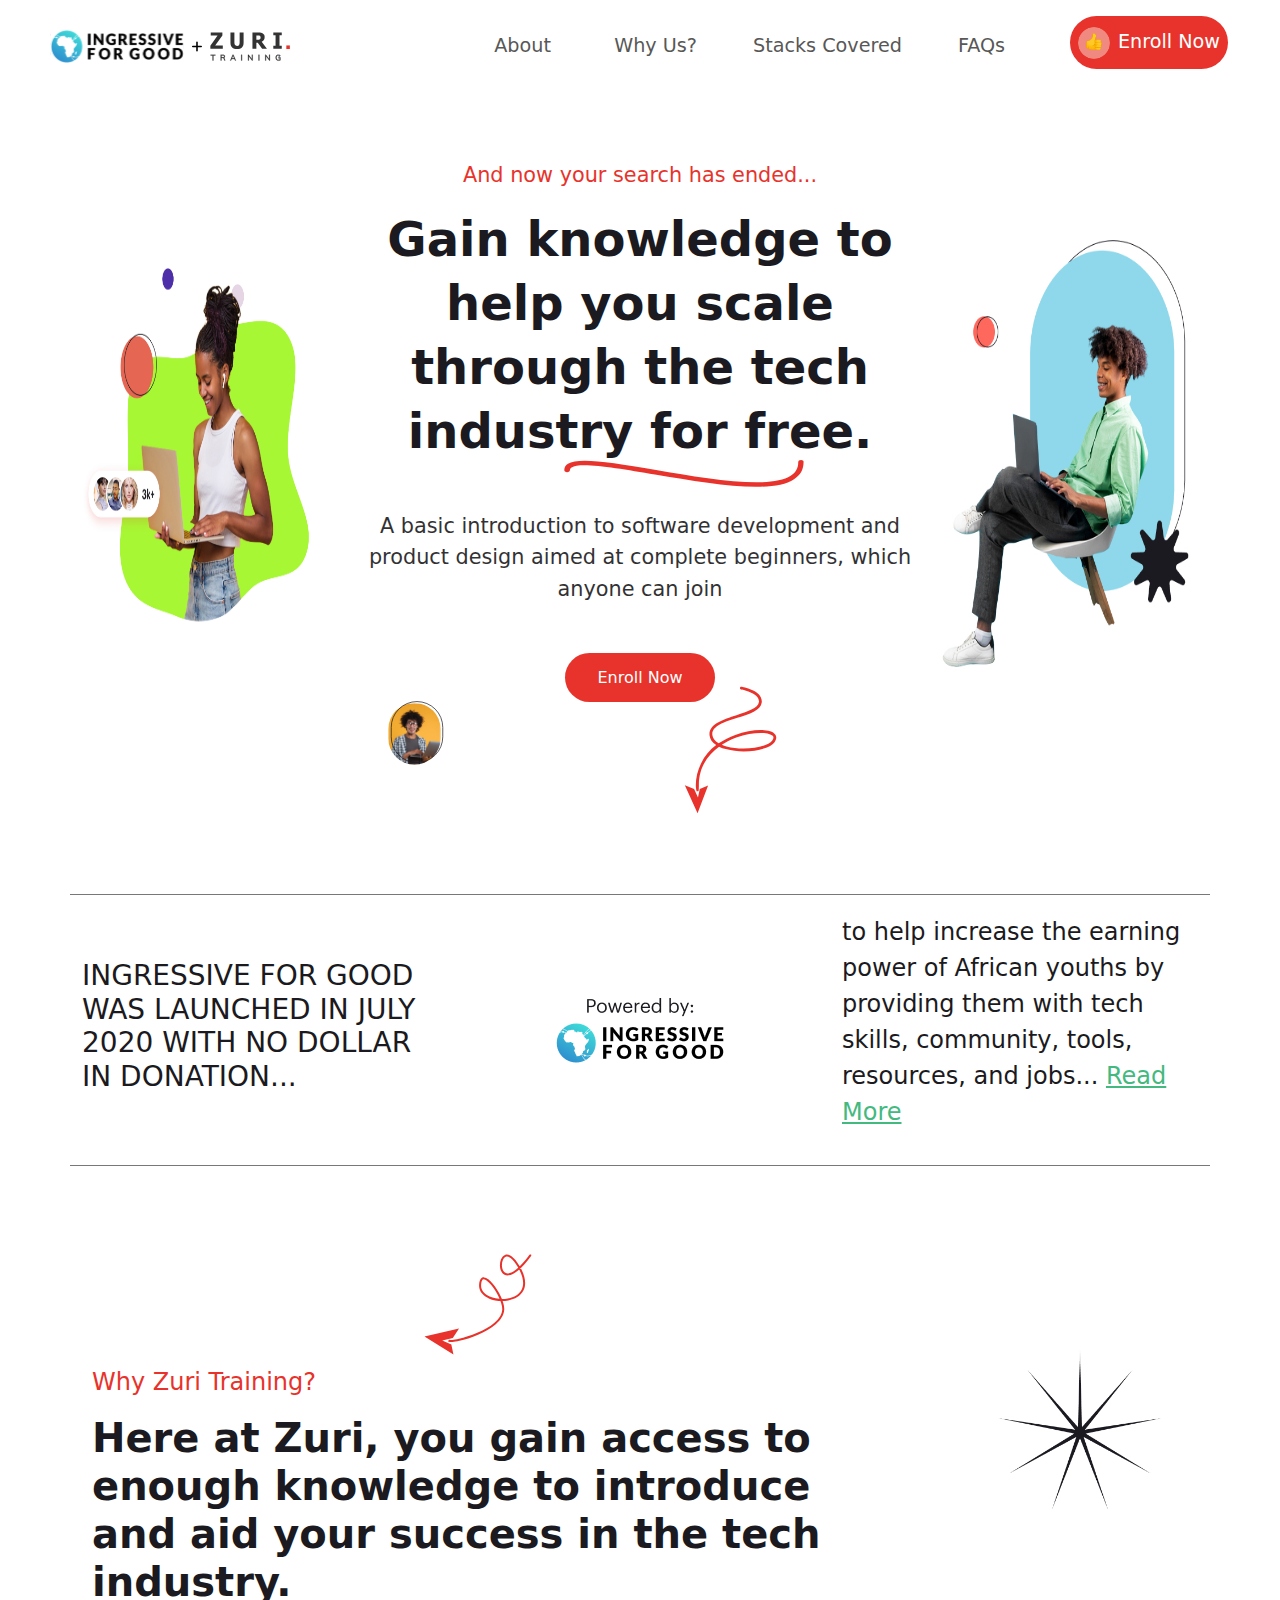
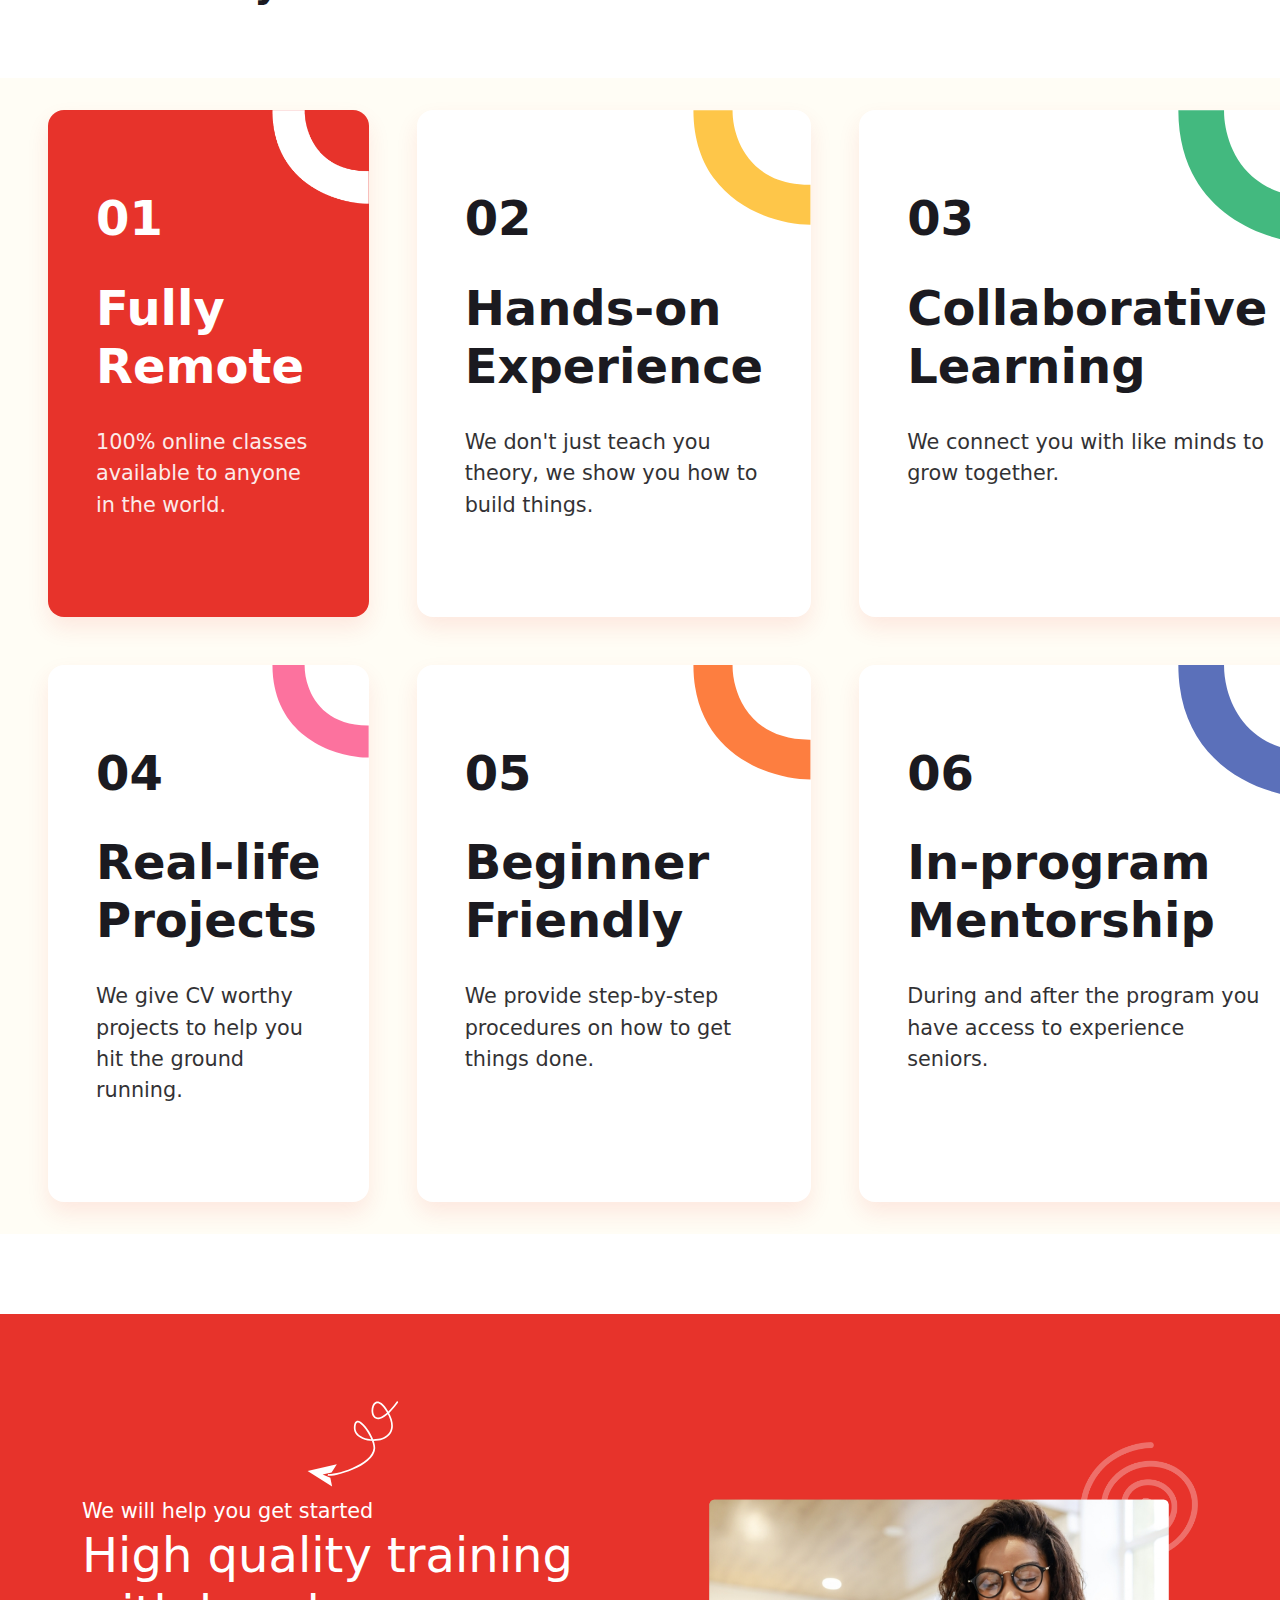
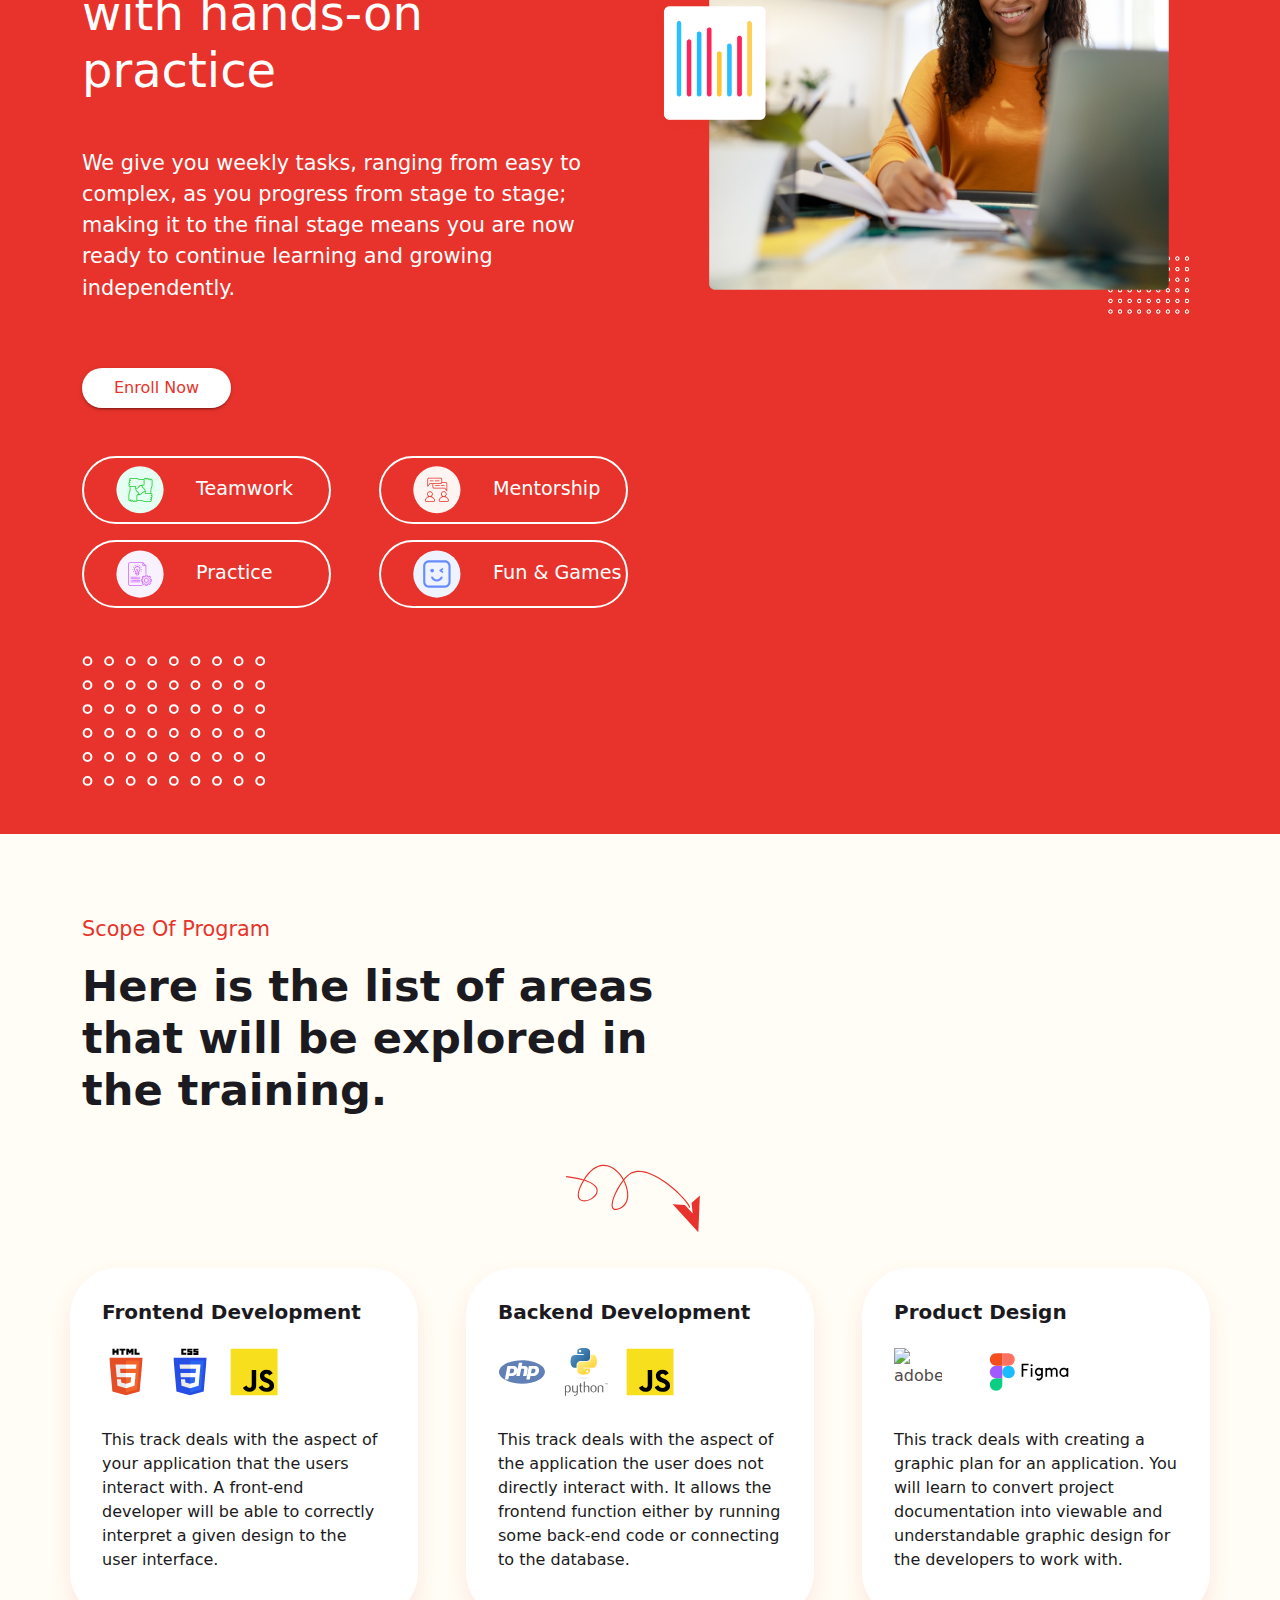
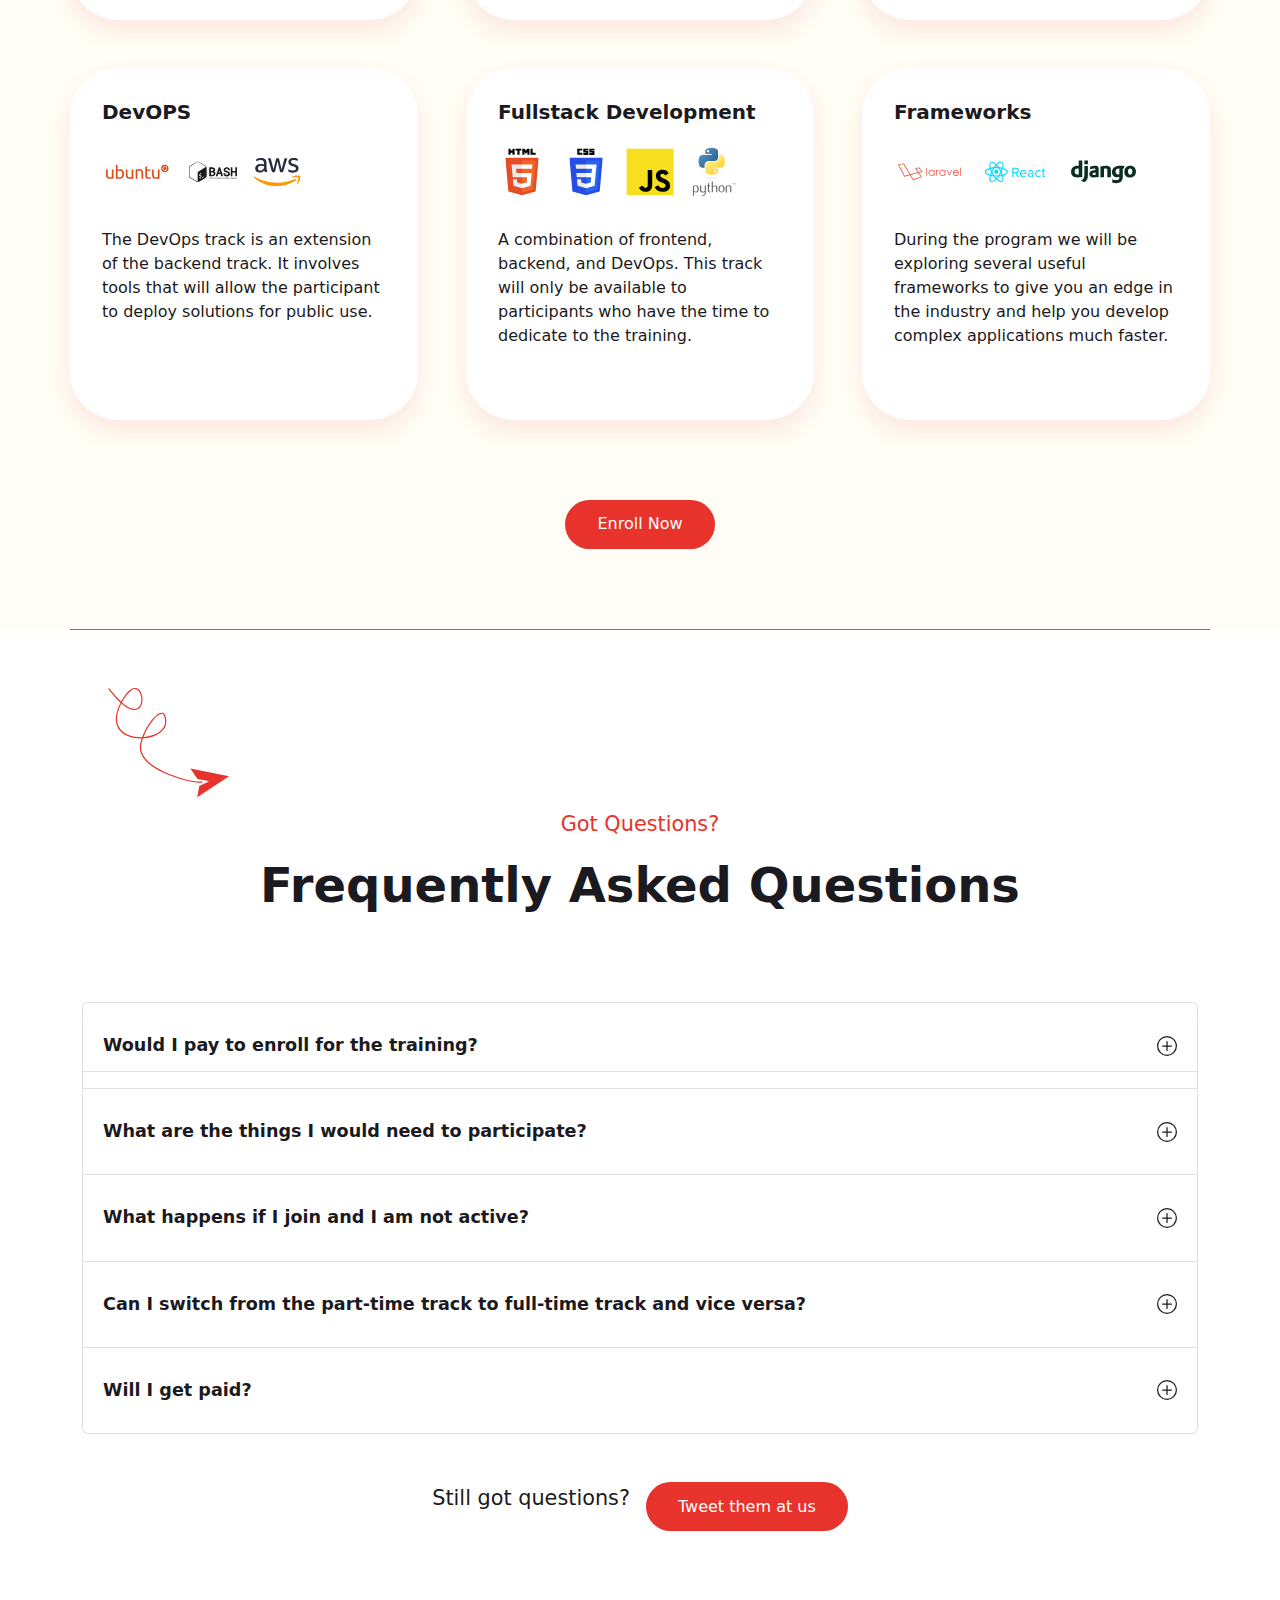
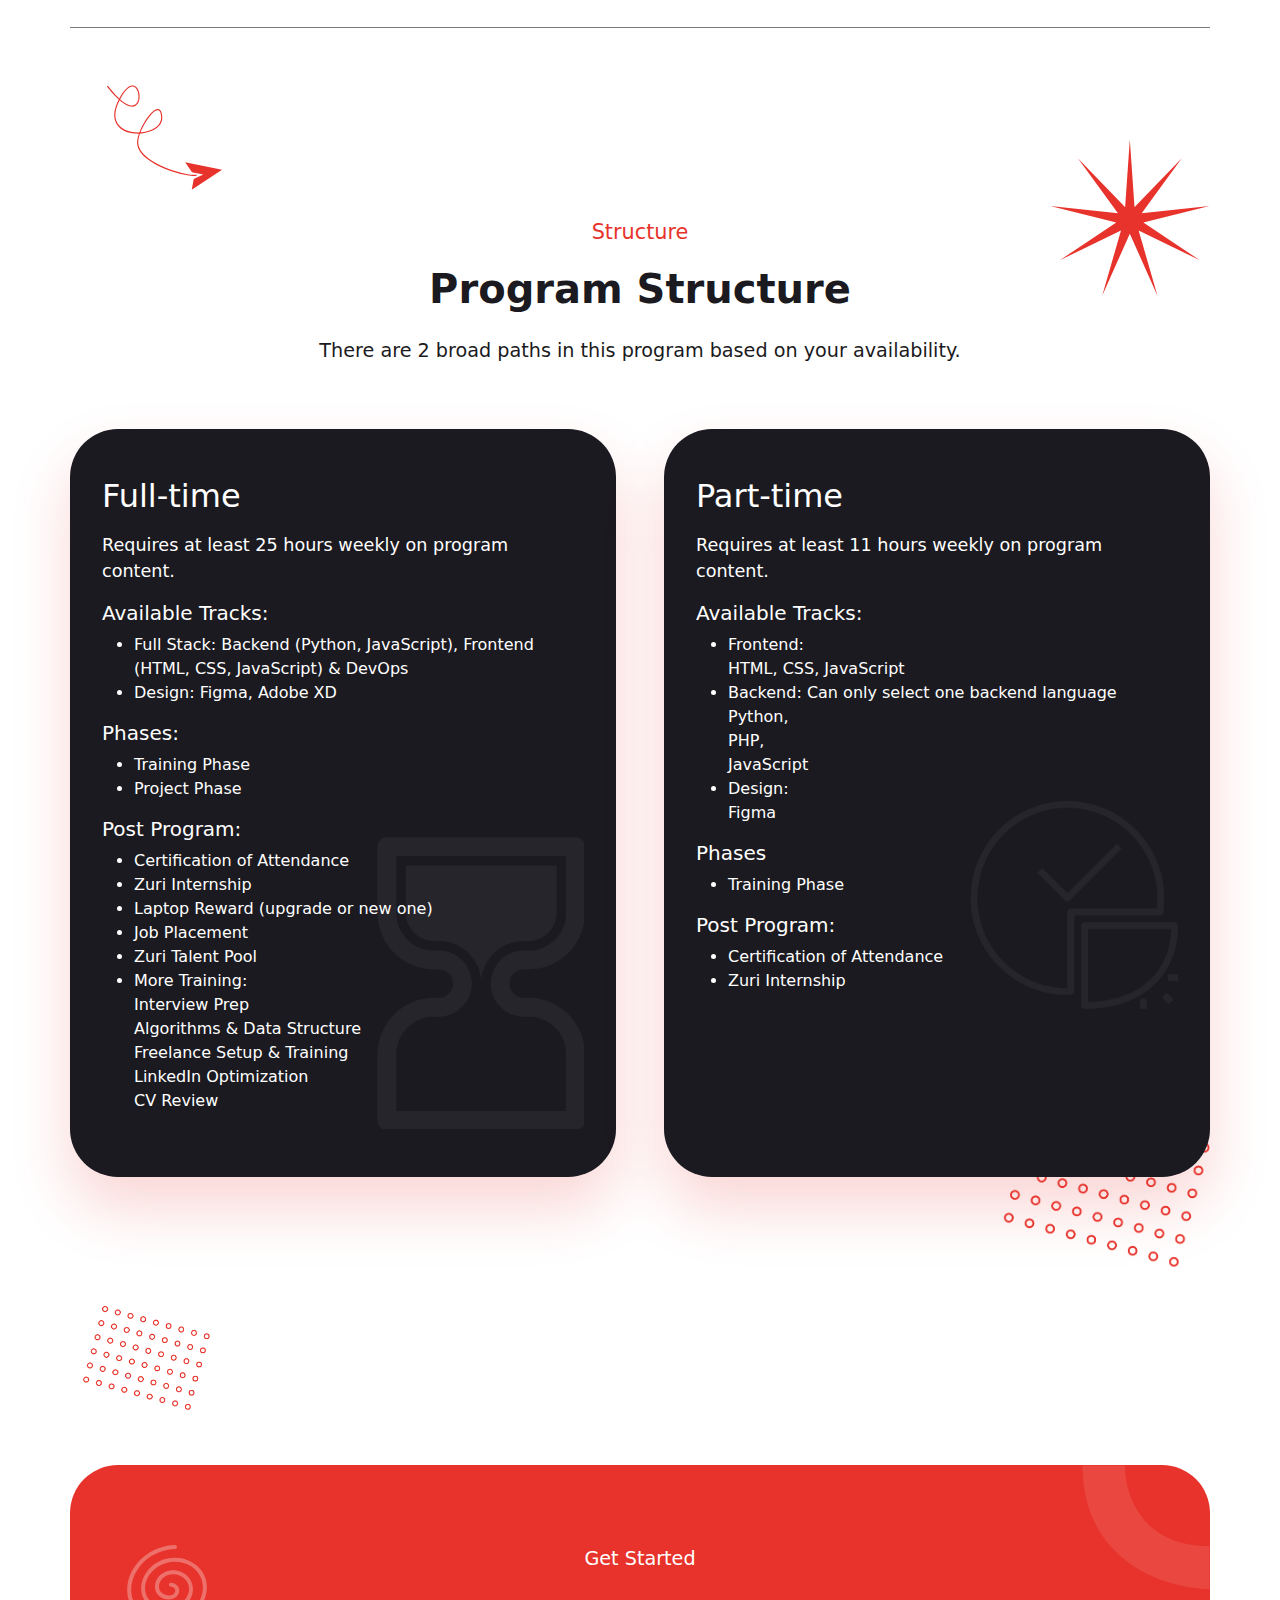
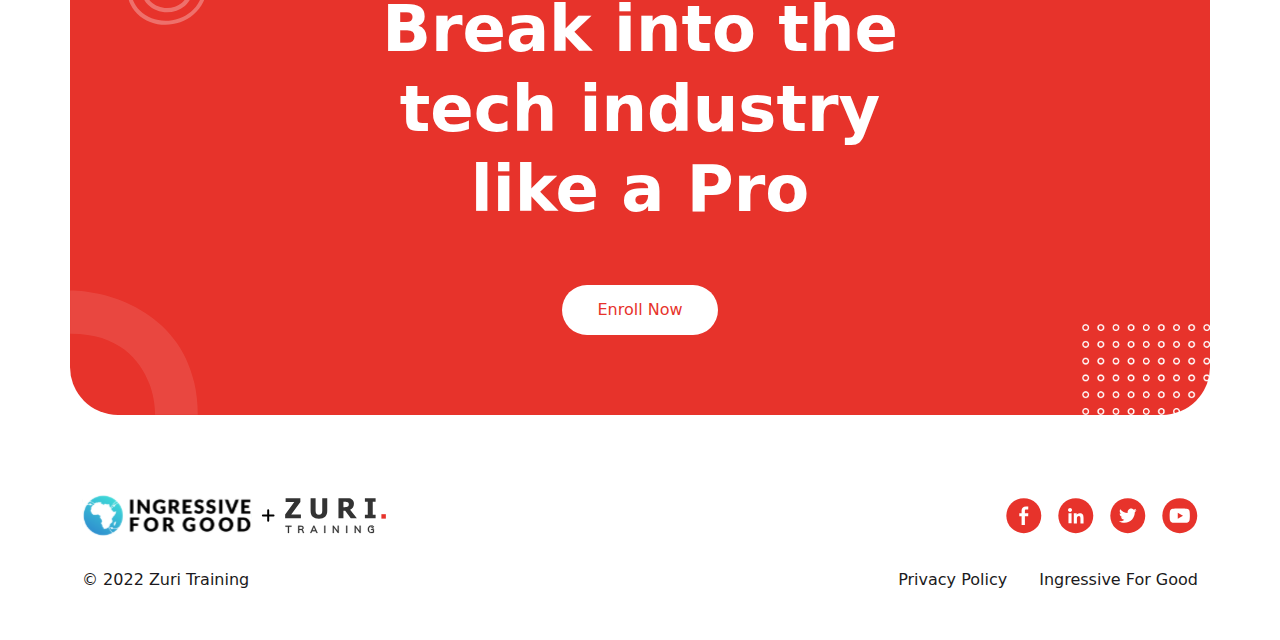
==== commit 79aac846: "Add files via upload" ====
--- a/training.html
+++ b/training.html
@@ -11,7 +11,7 @@
 
 <body>
     <header class="training-header">
-        <nav class="navbar">
+        <nav class="navbar fixed-top py-0">
             <div class="container">
                 <a class="navbar-brand" href="#">
                     <img src="logo.svg" class="img-fluid" alt="logo">
@@ -45,20 +45,25 @@
     <main class="training-main">
         <div class="container">
             <div class="row">
-                <div class="col">
+                <div class="col col-xl-3">
                     <img src="lady1.jpg" class="img-fluid" alt="lady pic">
                 </div>
-                <div class="col">
+                <div class="col col-xl-6 text-center">
                     <p>And now your search has ended...</p>
-                    <h1>Gain knowledge to help you scale through the tech industry for free.</h1>
-                    <img src="line.svg" class="img-fluid" alt="line">
+                    <div class="T-main-H">
+                        <h1>Gain knowledge to help you scale through the tech industry for free.
+                            <span><img src="line.svg" class="img-fluid Hline" alt="line"></span>
+                        </h1>
+                    </div>
                     <p>A basic introduction to software development and product design aimed at complete beginners,
                         which anyone can join</p>
+                    <img src="maleface.svg" class="img-fluid M-face" alt="male face pic">
                     <a href="https://training.zuri.team/enroll"><button>Enroll Now</button></a>
-                    <img src="section1wire.svg" class="img-fluid" alt="wire">
-                    <img src="maleface.svg" class="img-fluid" alt="male face pic">
-                </div>
-                <div class="col">
+                    <div class="T-M-I">
+                        <img src="section1wire.svg" class="img-fluid S-wire" alt="wire">
+                    </div>
+                </div>
+                <div class="col col-xl-3">
                     <img src="male1.jpg" class="img-fluid" alt="male pic">
                 </div>
             </div>
@@ -71,7 +76,7 @@
                 <div class="col">
                     <h3>INGRESSIVE FOR GOOD WAS LAUNCHED IN JULY 2020 WITH NO DOLLAR IN DONATION...</h3>
                 </div>
-                <div class="col">
+                <div class="col text-center">
                     <img src="ingresive.jpg" class="img-fluid" alt="ingressive">
                 </div>
                 <div class="col">
@@ -84,55 +89,55 @@
     </section>
 
     <section id="why-us" class="training-why-us">
-        <div class="container">
-            <div><img src="section3wire.svg" class="img-fluid" alt="wire"></div>
-        </div>
-        <div class="row">
-            <div class="col">
-                <p>Why Zuri Training?</p>
-                <h2>Here at Zuri, you gain access to enough knowledge to introduce and aid your success in the tech
-                    industry.</h2>
-            </div>
-            <div class="col">
-                <img src="Star.jpg" class="img-fluid" alt="star">
-            </div>
-        </div>
-        <div class="row">
-            <div class="col">
-                <img src="curve1.png" class="img-fluid" alt="curve">
-                <h2>01</h2>
-                <h2>Fully<br>Remote</h2>
-                <p>100% online classes available to anyone in the world.</p>
-            </div>
-            <div class="col">
-                <img src="curve.svg" class="img-fluid" alt="curve">
-                <h2>02</h2>
-                <h2>Hands-on<br>Experience</h2>
-                <p>We don't just teach you theory, we show you how to build things.</p>
-            </div>
-            <div class="col">
-                <img src="curve3.svg" class="img-fluid" alt="curve">
-                <h2>03</h2>
-                <h2>Collaborative<br>Learning</h2>
-                <p>We connect you with like minds to grow together.</p>
-            </div>
-            <div class="col">
-                <img src="curve4.svg" class="img-fluid" alt="curve">
-                <h2>04</h2>
-                <h2>Real-life<br>Projects</h2>
-                <p>We give CV worthy projects to help you hit the ground running.</p>
-            </div>
-            <div class="col">
-                <img src="curve5.svg" class="img-fluid" alt="curve">
-                <h2>05</h2>
-                <h2>Beginner<br>Friendly</h2>
-                <p>We provide step-by-step procedures on how to get things done.</p>
-            </div>
-            <div class="col">
-                <img src="curve6.svg" class="img-fluid" alt="curve">
-                <h2>06</h2>
-                <h2>In-program<br>Mentorship</h2>
-                <p>During and after the program you have access to experience seniors.</p>
+        <div class="container-fluid">
+            <div class="row training-why-head">
+                <div class="col-8">
+                    <div class="text-center"><img src="section3wire.svg" class="img-fluid" alt="wire"></div>
+                    <p>Why Zuri Training?</p>
+                    <h2>Here at Zuri, you gain access to enough knowledge to introduce and aid your success in the tech
+                        industry.</h2>
+                </div>
+                <div class="col">
+                    <img src="Star.jpg" class="img-fluid" alt="star">
+                </div>
+            </div>
+            <div class="row training-why-card">
+                <div class="col">
+                    <img src="curve1.png" class="img-fluid" alt="curve">
+                    <h2>01</h2>
+                    <h2>Fully<br>Remote</h2>
+                    <p>100% online classes available to anyone in the world.</p>
+                </div>
+                <div class="col">
+                    <img src="curve.svg" class="img-fluid" alt="curve">
+                    <h2>02</h2>
+                    <h2>Hands-on<br>Experience</h2>
+                    <p>We don't just teach you theory, we show you how to build things.</p>
+                </div>
+                <div class="col">
+                    <img src="curve3.svg" class="img-fluid" alt="curve">
+                    <h2>03</h2>
+                    <h2>Collaborative<br>Learning</h2>
+                    <p>We connect you with like minds to grow together.</p>
+                </div>
+                <div class="col">
+                    <img src="curve4.svg" class="img-fluid" alt="curve">
+                    <h2>04</h2>
+                    <h2>Real-life<br>Projects</h2>
+                    <p>We give CV worthy projects to help you hit the ground running.</p>
+                </div>
+                <div class="col">
+                    <img src="curve5.svg" class="img-fluid" alt="curve">
+                    <h2>05</h2>
+                    <h2>Beginner<br>Friendly</h2>
+                    <p>We provide step-by-step procedures on how to get things done.</p>
+                </div>
+                <div class="col">
+                    <img src="curve6.svg" class="img-fluid" alt="curve">
+                    <h2>06</h2>
+                    <h2>In-program<br>Mentorship</h2>
+                    <p>During and after the program you have access to experience seniors.</p>
+                </div>
             </div>
         </div>
     </section>
@@ -141,116 +146,124 @@
         <div class="container">
             <div class="row">
                 <div class="col">
-                    <div><img src="section5wire.svg" class="img-fluid" alt="wire"></div>
-                </div>
-                <p>We will help you get started</p>
-                <h2>High quality training with hands-on practice</h2>
-                <p>We give you weekly tasks, ranging from easy to complex, as you progress from stage to stage; making
-                    it to the final
-                    stage means you are now ready to continue learning and growing independently.</p>
+                    <div class="text-center"><img src="section5wire.svg" class="img-fluid info-wire" alt="wire">
+                    </div>
+                    <p>We will help you get started</p>
+                    <h2>High quality training with hands-on practice</h2>
+                    <p>We give you weekly tasks, ranging from easy to complex, as you progress from stage to stage;
+                        making
+                        it to the final
+                        stage means you are now ready to continue learning and growing independently.</p>
+                    <a href="https://training.zuri.team/enroll"><button>Enroll Now</button></a>
+                    <div class="training-info-btns">
+                        <button><img src="hand.svg" class="img-fluid" alt="teamwork">Teamwork</button>
+                        <button><img src="mentor.svg" class="img-fluid" alt="mentorship">Mentorship</button>
+                        <button><img src="practice.svg" class="img-fluid" alt="practice">Practice</button>
+                        <button><img src="games.svg" class="img-fluid" alt="games">Fun & Games</button>
+                    </div>
+                </div>
+                <div class="col">
+                    <div><img src="section5-image.png" class="img-fluid sec5-main" alt="Girl"></div>
+                </div>
+                <div class="mt-5"><img src="dotsection5.svg" class="img-fluid" alt="dots"></div>
+            </div>
+        </div>
+    </section>
+
+    <section id="stacks" class="training-stack">
+        <div class="container">
+            <div class="row stack-heading">
+                <p>Scope Of Program</p>
+                <h2>Here is the list of areas that will be explored in the training.</h2>
+                <div class="text-center"><img src="section6.svg" class="img-fluid" alt="wire"></div>
+            </div>
+
+            <div class="row stack-cards">
+                <div class="col">
+                    <h5>Frontend Development</h5>
+                    <div class="stack-logo">
+                        <img src="html.svg" class="img-fluid" alt="html">
+                        <img src="css-3 logo.svg" class="img-fluid" alt="css">
+                        <img src="javascript logo.svg" class="img-fluid" alt="javascript">
+                    </div>
+                    <p>This track deals with the aspect of your application that the users interact with. A front-end
+                        developer will be able to
+                        correctly interpret a given design to the user interface.</p>
+                </div>
+                <div class="col">
+                    <h5>Backend Development</h5>
+                    <div class="stack-logo">
+                        <img src="php2 logo.svg" class="img-fluid" alt="php">
+                        <img src="python-4 logo.svg" class="img-fluid" alt="python-4">
+                        <img src="javascript logo.svg" class="img-fluid" alt="javascript">
+                    </div>
+                    <p>This track deals with the aspect of the application the user does not directly interact with. It
+                        allows the frontend
+                        function either by running some back-end code or connecting to the database.</p>
+                </div>
+                <div class="col">
+                    <h5>Product Design</h5>
+                    <div class="stack-logo">
+                        <img src="adobe-xd logo.svg" class="img-fluid" alt="adobe">
+                        <img src="Figma logo.svg" class="img-fluid w-50" alt="figma">
+                    </div>
+                    <p>This track deals with creating a graphic plan for an application. You will learn to convert
+                        project
+                        documentation into
+                        viewable and understandable graphic design for the developers to work with.</p>
+                </div>
+                <div class="col">
+                    <h5>DevOPS</h5>
+                    <div class="stack-logo">
+                        <img src="Ubuntu logo.svg" class="img-fluid w-25" alt="Ubuntu">
+                        <img src="Bash logo.svg" class="img-fluid" alt="Bash">
+                        <img src="aws logo.svg" class="img-fluid" alt="Aws">
+                    </div>
+                    <p>The DevOps track is an extension of the backend track. It involves tools that will allow the
+                        participant to deploy
+                        solutions for public use.</p>
+                </div>
+                <div class="col">
+                    <h5>Fullstack Development</h5>
+                    <div class="stack-logo">
+                        <img src="html.svg" class="img-fluid" alt="html">
+                        <img src="css-3 logo.svg" class="img-fluid" alt="css">
+                        <img src="javascript logo.svg" class="img-fluid" alt="javascript">
+                        <img src="python-4 logo.svg" class="img-fluid" alt="python-4">
+                    </div>
+                    <p>A combination of frontend, backend, and DevOps. This track will only be available to participants
+                        who
+                        have the time to
+                        dedicate to the training.</p>
+                </div>
+                <div class="col">
+                    <h5>Frameworks</h5>
+                    <div class="stack-logo">
+                        <img src="Laravel logo.svg" class="img-fluid w-25" alt="Laravel">
+                        <img src="React logo.svg" class="img-fluid w-25" alt="React">
+                        <img src="Django logo.svg" class="img-fluid w-25" alt="Django">
+                    </div>
+                    <p>During the program we will be exploring several useful frameworks to give you an edge in the
+                        industry
+                        and help you
+                        develop complex applications much faster.</p>
+                </div>
+            </div>
+            <div class="text-center stack-enroll">
                 <a href="https://training.zuri.team/enroll"><button>Enroll Now</button></a>
-                <div class="training-info-btns">
-                    <button><img src="hand.svg" class="img-fluid" alt="teamwork">Teamwork</button>
-                    <button><img src="mentor.svg" class="img-fluid" alt="mentorship">Mentorship</button>
-                    <button><img src="practice.svg" class="img-fluid" alt="practice">Practice</button>
-                    <button><img src="games.svg" class="img-fluid" alt="games">Fun & Games</button>
-                </div>
-
-                <div class="col">
-                    <div><img src="section5-image.png" class="img-fluid" alt="Girl"></div>
-                </div>
-
-                <div><img src="dotsection5.svg" class="img-fluid" alt="dots"></div>
-            </div>
-        </div>
-    </section>
-
-    <section id="stacks" class="training-stack">
-        <p>Scope Of Program</p>
-        <h2>Here is the list of areas that will be explored in the training.</h2>
-        <div><img src="section6.svg" class="img-fluid" alt="wire"></div>
-
-        <div class="row">
-            <div class="col">
-                <h5>Frontend Development</h5>
-                <div>
-                    <img src="html.svg" class="img-fluid" alt="html">
-                    <img src="css-3 logo.svg" class="img-fluid" alt="css">
-                    <img src="javascript logo.svg" class="img-fluid" alt="javascript">
-                </div>
-                <p>This track deals with the aspect of your application that the users interact with. A front-end
-                    developer will be able to
-                    correctly interpret a given design to the user interface.</p>
-            </div>
-            <div class="col">
-                <h5>Backend Development</h5>
-                <div>
-                    <img src="php2 logo.svg" class="img-fluid" alt="php">
-                    <img src="python-4 logo.svg" class="img-fluid" alt="python-4">
-                    <img src="javascript logo.svg" class="img-fluid" alt="javascript">
-                </div>
-                <p>This track deals with the aspect of the application the user does not directly interact with. It
-                    allows the frontend
-                    function either by running some back-end code or connecting to the database.</p>
-            </div>
-            <div class="col">
-                <h5>Product Design</h5>
-                <div>
-                    <img src="adobe-xd logo.svg" class="img-fluid" alt="adobe">
-                    <img src="Figma logo.svg" class="img-fluid" alt="figma">
-                </div>
-                <p>This track deals with creating a graphic plan for an application. You will learn to convert project
-                    documentation into
-                    viewable and understandable graphic design for the developers to work with.</p>
-            </div>
-            <div class="col">
-                <h5>DevOPS</h5>
-                <div>
-                    <img src="Ubuntu logo.svg" class="img-fluid" alt="Ubuntu">
-                    <img src="Bash logo.svg" class="img-fluid" alt="Bash">
-                    <img src="aws logo.svg" class="img-fluid" alt="Aws">
-                </div>
-                <p>The DevOps track is an extension of the backend track. It involves tools that’ll allow the
-                    participant to deploy
-                    solutions for public use.</p>
-            </div>
-            <div class="col">
-                <h5>Fullstack Development</h5>
-                <div>
-                    <img src="html.svg" class="img-fluid" alt="html">
-                    <img src="css-3 logo.svg" class="img-fluid" alt="css">
-                    <img src="javascript logo.svg" class="img-fluid" alt="javascript">
-                    <img src="python-4 logo.svg" class="img-fluid" alt="python-4">
-                </div>
-                <p>A combination of frontend, backend, and DevOps. This track will only be available to participants who
-                    have the time to
-                    dedicate to the training.</p>
-            </div>
-            <div class="col">
-                <h5>Frameworks</h5>
-                <div>
-                    <img src="Laravel logo.svg" class="img-fluid" alt="Laravel">
-                    <img src="React logo.svg" class="img-fluid" alt="React">
-                    <img src="Django logo.svg" class="img-fluid" alt="Django">
-                </div>
-                <p>During the program we will be exploring several useful frameworks to give you an edge in the industry
-                    and help you
-                    develop complex applications much faster.</p>
-            </div>
-
-            <div>
-                <a href="https://training.zuri.team/enroll"><button>Enroll Now</button></a>
             </div>
         </div>
     </section>
 
     <section id="faq" class="training-faq">
         <div class="container">
-            <div><img src="section7wire.svg" class="img-fluid" alt="wire"></div>
-            <p>Got Questions?</p>
-            <h2>Frequently Asked Questions</h2>
-
-            <div class="training-accordion">
+            <div class="row faq-heading">
+                <img src="section7wire.svg" class="img-fluid" alt="wire">
+                <p class="text-center">Got Questions?</p>
+                <h2 class="text-center">Frequently Asked Questions</h2>
+            </div>
+
+            <div class="training-accordion row">
                 <div class="accordion" id="accordionPanelsStayOpenExample">
                     <div class="accordion-item">
                         <h2 class="accordion-header" id="panelsStayOpen-headingOne">
@@ -338,7 +351,7 @@
                 </div>
             </div>
 
-            <div>
+            <div class="text-center faq-last">
                 <p>Still got questions?</p>
                 <a href="https://twitter.com/thezuriteam">
                     <button><i class="fa-brands fa-twitter"></i> Tweet them at us</button>
@@ -349,7 +362,7 @@
 
     <section class="training-structure">
         <div class="container">
-            <div class="row">
+            <div class="row structure-image">
                 <div class="col">
                     <img src="section7wire.svg" class="img-fluid" alt="wire">
                 </div>
@@ -358,13 +371,13 @@
                 </div>
             </div>
 
-            <div class="row structure-heading">
-                <p>Structure</p>
+            <div class="row structure-heading text-center">
+                <p class="S-H-P">Structure</p>
                 <h2>Program Structure</h2>
                 <p>There are 2 broad paths in this program based on your availability.</p>
             </div>
 
-            <div class="row">
+            <div class="row structure-body">
                 <div class="col">
                     <h2>Full-time</h2>
                     <p>Requires at least 25 hours weekly on program content.</p>
@@ -391,7 +404,7 @@
                             <li>Job Placement <span></span></li>
                             <li>Zuri Talent Pool</li>
                             <li>More Training: <span></span>
-                                <ul>
+                                <ul class="structure-list">
                                     <li>Interview Prep</li>
                                     <li>Algorithms & Data Structure</li>
                                     <li>Freelance Setup & Training</li>
@@ -402,7 +415,7 @@
                         </ul>
                     </div>
 
-                    <div><img src="hour.png" class="img-fluid" alt="hour"></div>
+                    <div class="S-Main-I"><img src="hour.png" class="img-fluid" alt="hour"></div>
                 </div>
 
                 <div class="col">
@@ -435,43 +448,43 @@
                         </ul>
                     </div>
 
-                    <div><img src="time.png" class="img-fluid" alt="time"></div>
-                </div>
-
-                <div><img src="circle.png" class="img-fluid" alt="circle"></div>
-            </div>
-
-            <div><img src="circle.png" class="img-fluid" alt="circle"></div>
+                    <div class="S-Main-I"><img src="time.png" class="img-fluid" alt="time"></div>
+                </div>
+
+                <div class="S-Circle"><img src="circle.png" class="img-fluid" alt="circle"></div>
+            </div>
+
+            <div class="S-Circle-Two"><img src="circle.png" class="img-fluid" alt="circle"></div>
         </div>
     </section>
 
     <section class="training-start">
         <div class="container">
-            <div><img src="round.svg" class="img-fluid" alt="round"></div>
-            <div><img src="bend1.svg" class="img-fluid" alt="bend1"></div>
-            <div>
+            <div class="start-round"><img src="round.svg" class="img-fluid" alt="round"></div>
+            <div class="start-bend"><img src="bend1.svg" class="img-fluid" alt="bend1"></div>
+            <div class="text-center">
                 <p>Get Started</p>
                 <h2>Break into the tech industry like a Pro</h2>
                 <a href="https://training.zuri.team/enroll"><button>Enroll Now</button></a>
             </div>
-            <div><img src="curve2.svg" class="img-fluid" alt="curve"></div>
-            <div><img src="mains.png" class="img-fluid" alt="main dot"></div>
+            <div class="start-curve"><img src="curve2.svg" class="img-fluid" alt="curve"></div>
+            <div class="start-main"><img src="mains.png" class="img-fluid" alt="main dot"></div>
         </div>
     </section>
 
     <footer class="training-footer">
         <div class="container">
-            <div><img src="logo.svg" class="img-fluid" alt="logo"></div>
-            <div>
+            <div class="T-F-logo"><img src="logo.svg" class="img-fluid" alt="logo"></div>
+            <div class="T-F-icon">
                 <img src="facebook-red.svg" class="img-fluid" alt="facebook-red">
                 <img src="linkd-red.svg" class="img-fluid" alt="linked-red">
                 <img src="twitter-red.svg" class="img-fluid" alt="twitter-red">
                 <img src="youtube-red.svg" class="img-fluid" alt="youtube-red">
             </div>
-            <div>
+            <div class="T-F-copy">
                 <p>© 2022 Zuri Training</p>
             </div>
-            <div>
+            <div class="T-F-mark">
                 <p>Privacy Policy</p>
                 <p>Ingressive For Good</p>
             </div>
--- a/styles.css
+++ b/styles.css
@@ -1,10 +1,5 @@
 @charset "UTF-8";
 /***** TEAM *****/
-/***** End TEAM *****/
-/***** TALENT *****/
-/***** End TALENT *****/
-/***** TRAINING *****/
-/***** End TRAINING *****/
 /*!
  * Bootstrap  v5.2.0 (https://getbootstrap.com/)
  * Copyright 2011-2022 The Bootstrap Authors
@@ -4296,17 +4291,17 @@
   --bs-accordion-btn-padding-y: 1rem;
   --bs-accordion-btn-color: var(--bs-body-color);
   --bs-accordion-btn-bg: var(--bs-accordion-bg);
-  --bs-accordion-btn-icon: url("data:image/svg+xml,%3csvg xmlns='http://www.w3.org/2000/svg' viewBox='0 0 16 16' fill='var%28--bs-body-color%29'%3e%3cpath fill-rule='evenodd' d='M1.646 4.646a.5.5 0 0 1 .708 0L8 10.293l5.646-5.647a.5.5 0 0 1 .708.708l-6 6a.5.5 0 0 1-.708 0l-6-6a.5.5 0 0 1 0-.708z'/%3e%3c/svg%3e");
+  --bs-accordion-btn-icon: url("data:image/svg+xml,%3csvg xmlns='http://www.w3.org/2000/svg' viewBox='0 0 16 16' fill='%231b1a20'%3e%3cpath fill-rule='evenodd' d='M8 15A7 7 0 1 1 8 1a7 7 0 0 1 0 14zm0 1A8 8 0 1 0 8 0a8 8 0 0 0 0 16z'/%3e%3cpath d='M8 4a.5.5 0 0 1 .5.5v3h3a.5.5 0 0 1 0 1h-3v3a.5.5 0 0 1-1 0v-3h-3a.5.5 0 0 1 0-1h3v-3A.5.5 0 0 1 8 4z'/%3e%3c/svg%3e");
   --bs-accordion-btn-icon-width: 1.25rem;
   --bs-accordion-btn-icon-transform: rotate(-180deg);
   --bs-accordion-btn-icon-transition: transform 0.2s ease-in-out;
-  --bs-accordion-btn-active-icon: url("data:image/svg+xml,%3csvg xmlns='http://www.w3.org/2000/svg' viewBox='0 0 16 16' fill='%23494242'%3e%3cpath fill-rule='evenodd' d='M1.646 4.646a.5.5 0 0 1 .708 0L8 10.293l5.646-5.647a.5.5 0 0 1 .708.708l-6 6a.5.5 0 0 1-.708 0l-6-6a.5.5 0 0 1 0-.708z'/%3e%3c/svg%3e");
-  --bs-accordion-btn-focus-border-color: #a8a4a4;
-  --bs-accordion-btn-focus-box-shadow: 0 0 0 0.25rem rgba(81, 73, 73, 0.25);
+  --bs-accordion-btn-active-icon: url("data:image/svg+xml,%3csvg xmlns='http://www.w3.org/2000/svg' viewBox='0 0 16 16' fill='%231b1a20'%3e%3cpath fill-rule='evenodd' d='M8 15A7 7 0 1 1 8 1a7 7 0 0 1 0 14zm0 1A8 8 0 1 0 8 0a8 8 0 0 0 0 16z'/%3e%3cpath d='M8 4a.5.5 0 0 1 .5.5v3h3a.5.5 0 0 1 0 1h-3v3a.5.5 0 0 1-1 0v-3h-3a.5.5 0 0 1 0-1h3v-3A.5.5 0 0 1 8 4z'/%3e%3c/svg%3e");
+  --bs-accordion-btn-focus-border-color: #fff;
+  --bs-accordion-btn-focus-box-shadow: none;
   --bs-accordion-body-padding-x: 1.25rem;
   --bs-accordion-body-padding-y: 1rem;
-  --bs-accordion-active-color: #494242;
-  --bs-accordion-active-bg: #eeeded;
+  --bs-accordion-active-color: #fff;
+  --bs-accordion-active-bg: #fff;
 }
 
 .accordion-button {
@@ -10774,7 +10769,7 @@
 }
 
 .team-section1 {
-  background-image: url("/images/hero-bg.svg");
+  background-image: url("hero-bg.svg");
   background-repeat: no-repeat;
   background-size: cover;
   height: 100%;
@@ -11096,7 +11091,7 @@
   padding: 5rem 0;
   height: 100%;
   min-height: 100vh;
-  background: url("/images/bgsection2.png");
+  background: url("bgsection2.png");
   background-repeat: no-repeat;
   background-size: cover;
   color: #161617;
@@ -11311,6 +11306,47 @@
   font-size: 1.3rem;
 }
 
+.talent-modal-A, .talent-modal-B {
+  z-index: 10000000;
+  border-radius: 1rem;
+}
+.talent-modal-A .container, .talent-modal-B .container {
+  display: flex;
+  flex-direction: column;
+  justify-content: center;
+  align-items: center;
+  gap: 1rem;
+}
+.talent-modal-A .container .modal-header, .talent-modal-B .container .modal-header {
+  border-bottom: 0.0001px solid #fff;
+}
+.talent-modal-A .container h2, .talent-modal-B .container h2 {
+  font-size: 3rem;
+  line-height: 4rem;
+  color: #161617;
+  text-align: center;
+}
+.talent-modal-A .container p, .talent-modal-B .container p {
+  font-size: 1.3rem;
+  line-height: 2rem;
+  opacity: 0.9;
+  text-align: center;
+}
+.talent-modal-A .container h5, .talent-modal-B .container h5 {
+  color: #161617;
+  text-align: center;
+}
+.talent-modal-A .container a button, .talent-modal-B .container a button {
+  background: #E7332B;
+  color: #fff;
+  padding: 1rem 2.2rem;
+  border: none;
+  border-radius: 0 0 8px 0;
+  color: #fff;
+  line-height: 1.3rem;
+  font-weight: 400;
+}
+
 /***** MEDIA QUERIES *****/
 @media (max-width: 600px) {
   .talent-header .container ul li:last-child a button {
@@ -11454,4 +11490,745 @@
   font-weight: 400;
 }
 
+.training-header {
+  padding-bottom: 10rem;
+}
+.training-header .container {
+  display: flex;
+  flex-wrap: nowrap;
+  background: #fff;
+  z-index: 100;
+  min-width: 100%;
+  padding-top: 1rem;
+}
+.training-header .container .navbar-brand {
+  position: relative;
+  left: 3%;
+}
+.training-header .container .navbar-brand img {
+  min-width: 9rem;
+  width: 15rem;
+  height: 100%;
+}
+.training-header .container ul li {
+  margin-right: 2.5rem;
+}
+.training-header .container ul li a {
+  color: #585857;
+  min-width: 5rem;
+  font-size: 1.2rem;
+  padding: 1rem 0.5rem;
+}
+.training-header .container ul li:last-child {
+  display: flex;
+  align-items: center;
+}
+.training-header .container ul li:last-child a {
+  background: #E7332B;
+  border: none;
+  border-radius: 5rem;
+  color: #fff;
+  line-height: 1.3rem;
+  margin: 0;
+  font-weight: 400;
+  position: relative;
+  padding-left: 3rem;
+}
+.training-header .container ul li:last-child a img {
+  height: 2rem;
+  width: 2rem;
+  border-radius: 50%;
+  z-index: 10;
+  position: absolute;
+  top: 20%;
+  left: 5%;
+}
+
+.training-main {
+  padding-bottom: 5rem;
+  background: #fff;
+}
+.training-main .container .row {
+  display: flex;
+}
+.training-main .container .row .col-xl-6 p {
+  color: #e7332b;
+  font-size: 1.3rem;
+  text-align: center;
+}
+.training-main .container .row .col-xl-6 p:last-of-type {
+  color: #1b1a20;
+  opacity: 0.9;
+}
+.training-main .container .row .col-xl-6 img.M-face {
+  height: 4rem;
+  width: 4rem;
+  position: absolute;
+  left: 30%;
+  margin-top: 5rem;
+}
+.training-main .container .row .col-xl-6 .T-main-H {
+  margin-bottom: 3rem;
+}
+.training-main .container .row .col-xl-6 .T-main-H h1 {
+  color: #1b1a20;
+  font-size: 3rem;
+  line-height: 4rem;
+  text-align: center;
+  font-weight: 700;
+  position: relative;
+}
+.training-main .container .row .col-xl-6 .T-main-H h1 span {
+  position: absolute;
+  top: 90%;
+  right: 20%;
+}
+.training-main .container .row .col-xl-6 .T-main-H h1 span img {
+  width: 15rem;
+}
+.training-main .container .row .col-xl-6 .T-M-I {
+  position: relative;
+  margin-top: 7rem;
+}
+.training-main .container .row .col-xl-6 .T-M-I img.S-wire {
+  position: absolute;
+  bottom: 0;
+  height: 8rem;
+  right: 25%;
+}
+.training-main .container .row .col-xl-6 a {
+  text-align: center;
+}
+.training-main .container .row .col-xl-6 a button {
+  background-color: #e7332b;
+  color: #fff;
+  border-radius: 4rem;
+  padding: 0.8rem 2rem;
+  border: none;
+  margin-top: 2rem;
+}
+.training-main .container .row .col-xl-3 {
+  padding-top: 5rem;
+}
+.training-main .container .row .col-xl-3 img {
+  height: 80%;
+  width: 100%;
+  background: red;
+}
+
+.training-about .container {
+  border-top: 0.5px solid #787878;
+  border-bottom: 0.5px solid #787878;
+}
+.training-about .container .row {
+  display: flex;
+  justify-content: center;
+  align-items: center;
+}
+.training-about .container .row .col h3 {
+  color: #1b1a20;
+}
+.training-about .container .row .col p {
+  color: #1b1a20;
+  font-size: 1.5rem;
+}
+.training-about .container .row .col p a {
+  color: #43b97f;
+}
+
+.training-why-us {
+  padding: 5rem 0;
+}
+.training-why-us .container-fluid .training-why-head {
+  padding-left: 5rem;
+}
+.training-why-us .container-fluid .training-why-head .col-8 p {
+  color: #e7332b;
+  font-size: 1.5rem;
+  line-height: 2rem;
+}
+.training-why-us .container-fluid .training-why-head .col-8 h2 {
+  color: #1b1a20;
+  font-weight: 700;
+  font-size: 2.5rem;
+}
+.training-why-us .container-fluid .training-why-head .col {
+  display: flex;
+  justify-content: center;
+  align-items: center;
+}
+.training-why-us .container-fluid .training-why-head .col img {
+  height: 10rem;
+}
+.training-why-us .container-fluid .training-why-card {
+  background: rgb(255, 253, 245);
+  display: grid;
+  grid-template-columns: 1fr 1fr 1fr;
+  gap: 3rem;
+  padding: 2rem 3rem;
+  margin-top: 4rem;
+}
+.training-why-us .container-fluid .training-why-card .col {
+  background: #fff;
+  position: relative;
+  border-radius: 1rem;
+  display: flex;
+  flex-direction: column;
+  width: 100%;
+  padding: 5rem 3rem;
+  box-shadow: 0 11px 22px rgba(231, 51, 43, 0.1);
+  transition: transform 0.3s ease, -webkit-transform 0.3s ease;
+}
+.training-why-us .container-fluid .training-why-card .col:hover {
+  position: relative;
+  bottom: 1rem;
+  transition: transform 0.3s ease, -webkit-transform 0.3s ease;
+}
+.training-why-us .container-fluid .training-why-card .col img {
+  position: absolute;
+  top: 0;
+  right: 0;
+  width: 30%;
+}
+.training-why-us .container-fluid .training-why-card .col h2 {
+  color: #1b1a20;
+  font-size: 3rem;
+  font-weight: 600;
+  margin-bottom: 2rem;
+  white-space: nowrap;
+}
+.training-why-us .container-fluid .training-why-card .col p {
+  opacity: 0.9;
+  color: #1b1a20;
+  font-size: 1.3rem;
+}
+.training-why-us .container-fluid .training-why-card .col:first-of-type {
+  background: #e7332b;
+}
+.training-why-us .container-fluid .training-why-card .col:first-of-type h2 {
+  color: #fff;
+}
+.training-why-us .container-fluid .training-why-card .col:first-of-type p {
+  color: #fff;
+}
+
+.training-info {
+  background: rgb(231, 51, 43);
+  padding-top: 5rem;
+  padding-bottom: 3rem;
+}
+.training-info .container .row {
+  display: flex;
+}
+.training-info .container .row .col p {
+  color: #fff;
+  font-size: 1.3rem;
+}
+.training-info .container .row .col h2 {
+  font-size: 3rem;
+  color: #fff;
+  margin-top: -1rem;
+  margin-bottom: 3rem;
+}
+.training-info .container .row .col img.info-wire {
+  width: 8rem;
+}
+.training-info .container .row .col a button {
+  color: #e7332b;
+  background: #fff;
+  box-shadow: rgba(0, 0, 0, 0.2) 0px 3px 1px -2px, rgba(0, 0, 0, 0.14) 0px 2px 2px 0px, rgba(0, 0, 0, 0.12) 0px 1px 5px 0px;
+  border: none;
+  padding: 0.5rem 2rem;
+  border-radius: 5rem;
+  margin: 3rem 0;
+}
+.training-info .container .row .col .training-info-btns {
+  display: grid;
+  grid-template-columns: 1fr 1fr;
+  gap: 1rem 3rem;
+}
+.training-info .container .row .col .training-info-btns button {
+  border: 2px solid #fff;
+  border-radius: 5rem;
+  background: rgb(231, 51, 43);
+  font-size: 1.2rem;
+  color: #fff;
+  display: flex;
+  gap: 2rem;
+  align-items: center;
+  padding: 0.5rem 0;
+}
+.training-info .container .row .col .training-info-btns button img {
+  width: 3rem;
+  height: 3rem;
+  justify-self: start;
+  margin-left: 2rem;
+}
+.training-info .container .row .col img.sec5-main {
+  width: 100%;
+  max-height: 45rem;
+  padding-top: 3rem;
+}
+
+.training-stack {
+  padding-top: 5rem;
+  padding-bottom: 5rem;
+  background: rgb(255, 253, 245);
+}
+.training-stack .container .stack-heading p {
+  color: #e7332b;
+  font-size: 1.3rem;
+}
+.training-stack .container .stack-heading h2 {
+  color: #1b1a20;
+  font-size: 2.7rem;
+  font-weight: 700;
+  width: 60%;
+}
+.training-stack .container .stack-heading img {
+  width: 10rem;
+}
+.training-stack .container .stack-cards {
+  display: grid;
+  grid-template-columns: 1fr 1fr 1fr;
+  grid-template-rows: 1fr 1fr;
+  gap: 3rem;
+  align-items: center;
+  justify-content: center;
+}
+.training-stack .container .stack-cards .col {
+  background: #fff;
+  border-radius: 3rem;
+  padding: 2rem;
+  height: 100%;
+  width: 100%;
+  box-shadow: 0 11px 22px rgba(231, 51, 43, 0.1);
+}
+.training-stack .container .stack-cards .col h5 {
+  color: #1b1a20;
+  font-weight: 700;
+}
+.training-stack .container .stack-cards .col p {
+  color: #1b1a20;
+}
+.training-stack .container .stack-cards .col .stack-logo {
+  padding: 1rem 0 2rem 0;
+  display: flex;
+  gap: 1rem;
+}
+.training-stack .container .stack-cards .col .stack-logo img {
+  width: 3rem;
+  height: 3rem;
+}
+.training-stack .container .stack-enroll a button {
+  border: none;
+  color: #fff;
+  border-radius: 4rem;
+  padding: 0.8rem 2rem;
+  margin-top: 5rem;
+  background: #e7332b;
+}
+
+.training-faq .container {
+  border-top: 0.001px solid #787878;
+  border-bottom: 0.001px solid #787878;
+  padding-top: 3rem;
+  padding-bottom: 3rem;
+}
+.training-faq .container .faq-heading {
+  margin-bottom: 5rem;
+}
+.training-faq .container .faq-heading img {
+  width: 12rem;
+}
+.training-faq .container .faq-heading p {
+  color: #e7332b;
+  font-size: 1.3rem;
+  font-weight: 500;
+}
+.training-faq .container .faq-heading h2 {
+  font-size: 3rem;
+  font-weight: 700;
+  color: #1b1a20;
+}
+.training-faq .container .training-accordion .accordion .accordion-item {
+  padding: 1rem 0;
+}
+.training-faq .container .training-accordion .accordion .accordion-item h2 button strong {
+  font-size: 1.1rem;
+  color: #1b1a20;
+}
+.training-faq .container .faq-last {
+  display: flex;
+  justify-content: center;
+  align-items: center;
+  margin: 3rem 0;
+  gap: 1rem;
+}
+.training-faq .container .faq-last p {
+  color: #1b1a20;
+  font-size: 1.3rem;
+}
+.training-faq .container .faq-last a button {
+  border: none;
+  color: #fff;
+  background: #e7332b;
+  border-radius: 3rem;
+  padding: 0.8rem 2rem;
+}
+
+.training-structure {
+  padding-top: 3rem;
+}
+.training-structure .container .structure-image .col img {
+  width: 10rem;
+}
+.training-structure .container .structure-image .col:last-of-type {
+  position: relative;
+}
+.training-structure .container .structure-image .col:last-of-type img {
+  position: absolute;
+  right: 0;
+  top: 50%;
+}
+.training-structure .container .structure-heading p.S-H-P {
+  color: #e7332b;
+  font-size: 1.3rem;
+}
+.training-structure .container .structure-heading h2 {
+  color: #1b1a20;
+  font-weight: 700;
+  font-size: 2.5rem;
+}
+.training-structure .container .structure-heading p {
+  color: #1b1a20;
+  font-size: 1.2rem;
+  margin-top: 1rem;
+}
+.training-structure .container .structure-body {
+  margin-top: 3rem;
+  display: flex;
+  gap: 3rem;
+}
+.training-structure .container .structure-body .col {
+  background: #1b1a20;
+  border-radius: 3rem;
+  padding: 3rem 2rem;
+  box-shadow: 0 31px 60px rgba(231, 51, 43, 0.2);
+}
+.training-structure .container .structure-body .col h2 {
+  color: #fff;
+  font-size: 2rem;
+  margin-bottom: 1rem;
+}
+.training-structure .container .structure-body .col p {
+  color: #fff;
+  font-size: 1.1rem;
+}
+.training-structure .container .structure-body .col h5 {
+  color: #fff;
+  font: 1.2rem;
+}
+.training-structure .container .structure-body .col ul li {
+  color: #fff;
+}
+.training-structure .container .structure-body .col ul li a {
+  text-decoration: none;
+  color: #fff;
+}
+.training-structure .container .structure-body .col ul.structure-list {
+  margin-left: -2rem;
+  list-style: none;
+}
+.training-structure .container .structure-body .col .S-Main-I {
+  position: relative;
+}
+.training-structure .container .structure-body .col .S-Main-I img {
+  position: absolute;
+  right: 0;
+  bottom: 0;
+  width: 13rem;
+}
+.training-structure .container .structure-body .S-Circle {
+  position: relative;
+  margin-top: -8rem;
+}
+.training-structure .container .structure-body .S-Circle img {
+  position: absolute;
+  right: 0;
+  z-index: -10;
+  max-width: 13rem;
+}
+.training-structure .container .S-Circle-Two {
+  position: relative;
+  margin-top: 5rem;
+}
+.training-structure .container .S-Circle-Two img {
+  position: absolute;
+  left: 0;
+  max-width: 8rem;
+}
+
+.training-start {
+  margin-top: 15rem;
+}
+.training-start .container {
+  position: relative;
+  padding: 5rem 0;
+  background: rgb(231, 51, 43);
+  border-radius: 3rem;
+}
+.training-start .container .text-center {
+  margin: 0 auto;
+  width: 50%;
+}
+.training-start .container .text-center p {
+  color: #fff;
+  font-size: 1.2rem;
+}
+.training-start .container .text-center h2 {
+  color: #fff;
+  font-size: 4rem;
+  font-weight: 600;
+  line-height: 5rem;
+}
+.training-start .container .text-center a button {
+  background: #fff;
+  color: #e7332b;
+  border: none;
+  padding: 0.8rem 2.2rem;
+  border-radius: 3rem;
+  margin-top: 3rem;
+}
+.training-start .container .start-bend {
+  position: absolute;
+  top: 0;
+  right: 0;
+}
+.training-start .container .start-bend img {
+  width: 8rem;
+}
+.training-start .container .start-curve {
+  position: absolute;
+  bottom: 0;
+  left: 0;
+}
+.training-start .container .start-curve img {
+  width: 8rem;
+}
+.training-start .container .start-main {
+  position: absolute;
+  bottom: 0;
+  right: 0;
+}
+.training-start .container .start-main img {
+  width: 8rem;
+}
+.training-start .container .start-round {
+  position: absolute;
+  left: 5%;
+}
+.training-start .container .start-round img {
+  width: 5rem;
+}
+
+.training-footer {
+  margin: 5rem 0 2rem 0;
+}
+.training-footer .container {
+  display: grid;
+  grid-template-columns: 1fr 1fr;
+  align-items: center;
+  justify-content: space-between;
+  gap: 2rem;
+}
+.training-footer .container .T-F-icon, .training-footer .container .T-F-mark {
+  justify-self: end;
+}
+.training-footer .container .T-F-mark {
+  display: flex;
+  gap: 2rem;
+}
+.training-footer .container .T-F-mark p {
+  color: #1b1a20;
+}
+.training-footer .container .T-F-icon {
+  display: flex;
+  gap: 1rem;
+}
+.training-footer .container .T-F-copy p {
+  color: #1b1a20;
+}
+
+/***** MEDIA QUERIES *****/
+@media (max-width: 600px) {
+  .training-footer .container {
+    display: flex;
+    flex-direction: column;
+    gap: 1.5rem;
+  }
+  .training-footer .container .T-F-copy {
+    border-top: 0.001px solid #787878;
+    order: 2;
+    width: 90%;
+  }
+  .training-footer .container .T-F-copy p {
+    text-align: center;
+    padding-top: 2rem;
+  }
+}
+@media (max-width: 700px) {
+  .training-main .container .row .col-xl-6 .T-main-H h1 {
+    font-size: 2rem;
+    line-height: 3rem;
+  }
+  .training-main .container .row .col-xl-6 .T-main-H h1 span {
+    right: 30%;
+  }
+  .training-main .container .row .col-xl-6 .T-main-H h1 span img.Hline {
+    width: 13rem;
+  }
+  .training-main .container .row .col-xl-6 img.M-face {
+    display: none;
+  }
+  .training-main .container .row .col-xl-6 .T-M-I img.S-wire {
+    right: 0;
+    left: 70%;
+  }
+  .training-info .container .row .col .training-info-btns {
+    gap: 0.7rem;
+  }
+  .training-info .container .row .col .training-info-btns button {
+    font-size: 1rem;
+    gap: 0.5rem;
+  }
+  .training-info .container .row .col .training-info-btns button img {
+    margin-left: 1rem;
+    width: 2rem;
+    height: 2rem;
+  }
+  .training-faq .container .faq-last {
+    flex-direction: column;
+  }
+  .training-faq .container .faq-heading h2 {
+    font-size: 1.5rem;
+  }
+  .training-why-us .container-fluid .row .col-8 h2 {
+    font-size: 2rem;
+    padding-right: 1rem;
+  }
+  .training-info .container .row .col h2 {
+    font-size: 2rem;
+  }
+  .training-start .container .text-center {
+    width: 80%;
+  }
+  .training-start .container .text-center h2 {
+    font-size: 2rem;
+    line-height: 2rem;
+  }
+}
+@media (max-width: 900px) {
+  .training-about .row {
+    flex-direction: column;
+    padding: 2rem 0;
+  }
+  .training-about .row .col h3 {
+    text-align: center;
+  }
+  .training-about .row .col p {
+    text-align: center;
+  }
+  .training-why-us .container-fluid .training-why-card {
+    display: flex;
+    flex-direction: column;
+  }
+  .training-why-us .container-fluid .training-why-card .col {
+    padding: 3rem 1rem;
+  }
+  .training-why-us .container-fluid .training-why-card .col h2 {
+    font-size: 2rem;
+  }
+  .training-why-us .container-fluid .training-why-head {
+    padding-left: 3rem;
+  }
+  .training-why-us .container-fluid .training-why-head .col {
+    display: none;
+  }
+  .training-why-us .container-fluid .training-why-head .col-8 {
+    padding-left: 0;
+    padding-right: 0;
+    width: 100%;
+  }
+  .training-stack .container .stack-cards {
+    display: flex;
+    flex-direction: column;
+    justify-content: center;
+    align-items: center;
+    gap: 3rem;
+  }
+  .training-stack .container .stack-heading h2 {
+    font-size: 1.5rem;
+    width: 70%;
+  }
+  .training-structure .container .structure-body {
+    flex-direction: column;
+  }
+  .training-structure .container .structure-image .col:last-of-type img {
+    top: 0;
+  }
+  .training-start .container .text-center h2 {
+    font-size: 2.5rem;
+    line-height: 3rem;
+  }
+}
+@media (max-width: 1000px) {
+  .training-header .container ul li:not(:last-child) {
+    display: none;
+  }
+  .training-start .container .text-center h2 {
+    font-size: 2rem;
+  }
+}
+@media (max-width: 1200px) {
+  .training-main .container .row {
+    flex-direction: column;
+    align-items: center;
+    justify-content: center;
+  }
+  .training-main .container .row .col-xl-3 {
+    padding-top: 0;
+  }
+  .training-main .container .row .col-xl-3 img {
+    width: 100%;
+    height: 100%;
+  }
+  .training-main .container .row .col-xl-3:last-of-type {
+    display: none;
+  }
+  .training-main .container .row .col-xl-6 img.M-face {
+    left: 5%;
+  }
+  .training-header .container ul li {
+    margin-right: 1rem;
+  }
+  .training-why-us .container-fluid .training-why-card {
+    grid-template-columns: 1fr 1fr;
+  }
+  .training-info .row {
+    flex-direction: column;
+  }
+  .training-stack .container .stack-cards {
+    grid-template-columns: 1fr 1fr;
+  }
+  .training-stack .container .stack-heading h2 {
+    width: 100%;
+  }
+  .training-start .container .text-center h2 {
+    font-size: 2.5rem;
+    line-height: 4rem;
+  }
+}
+/***** End MEDIA QUERIES *****/
+
 /*# sourceMappingURL=styles.css.map */
